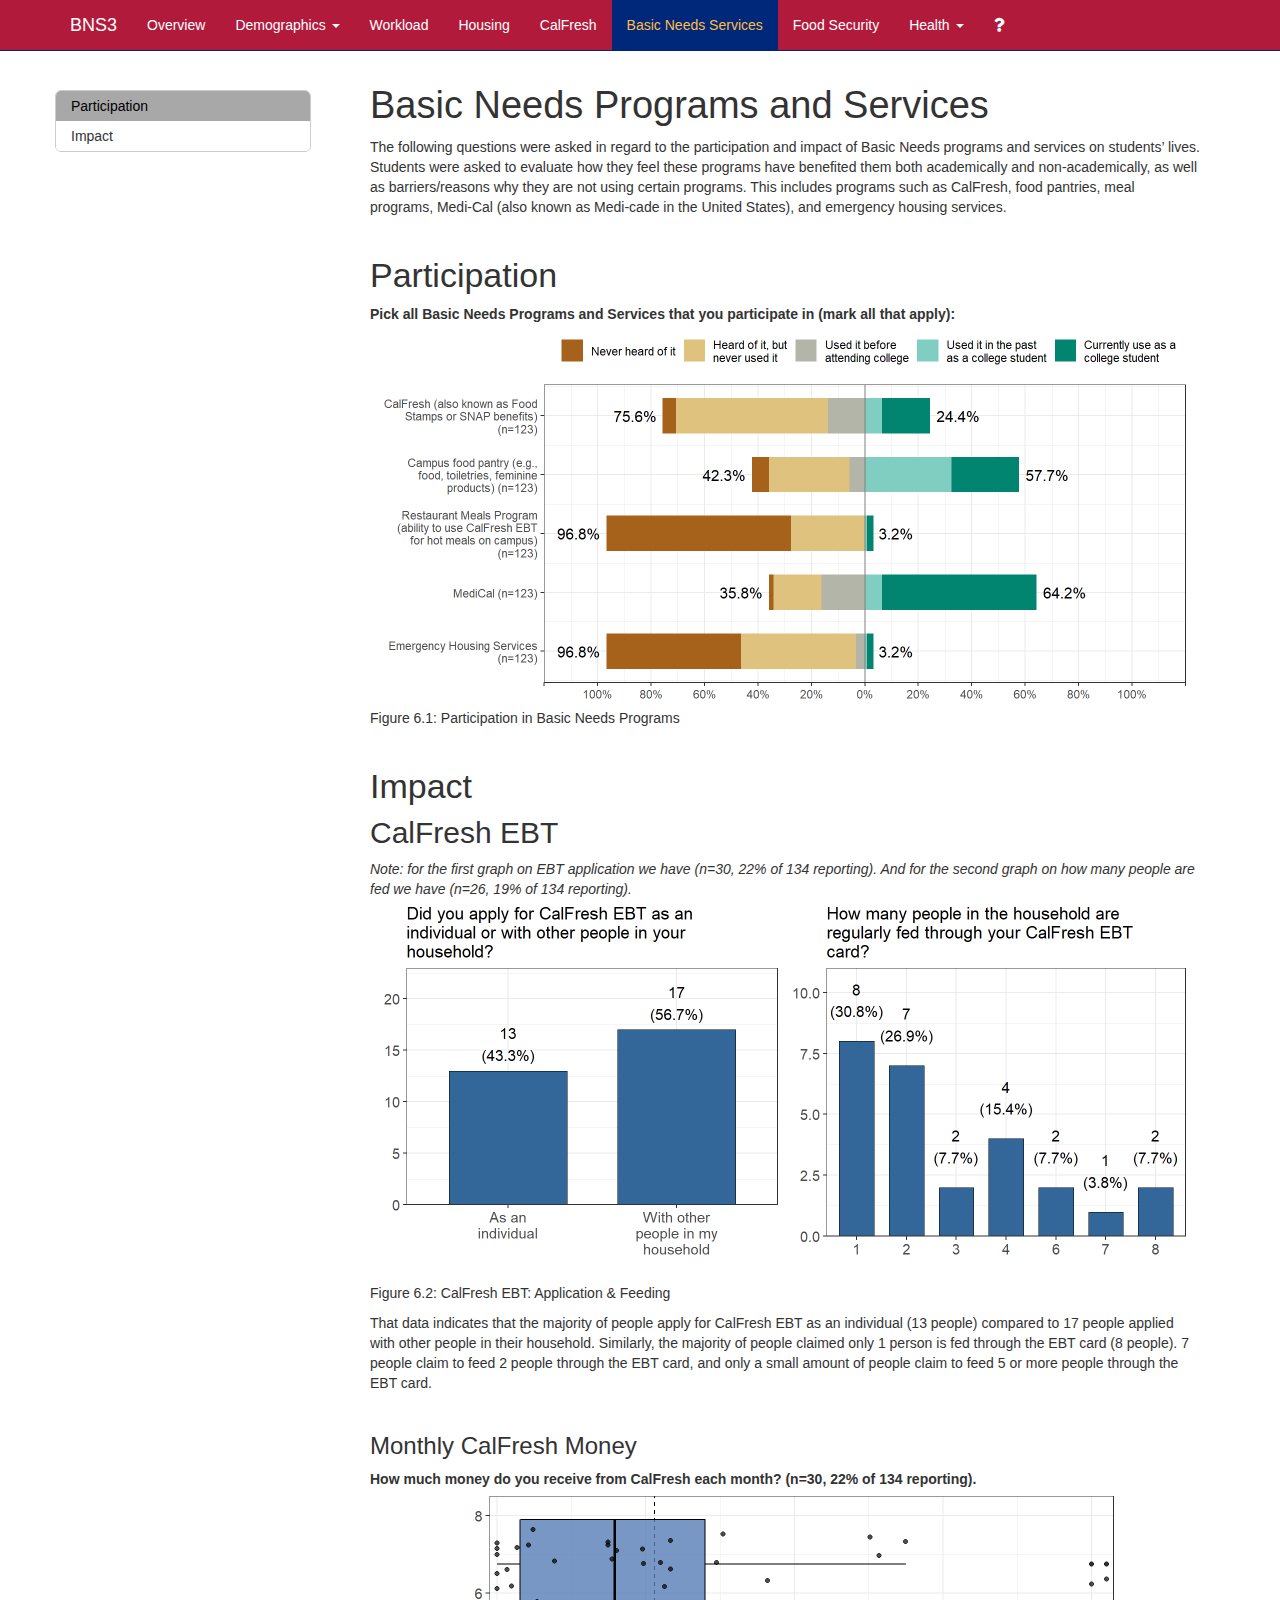
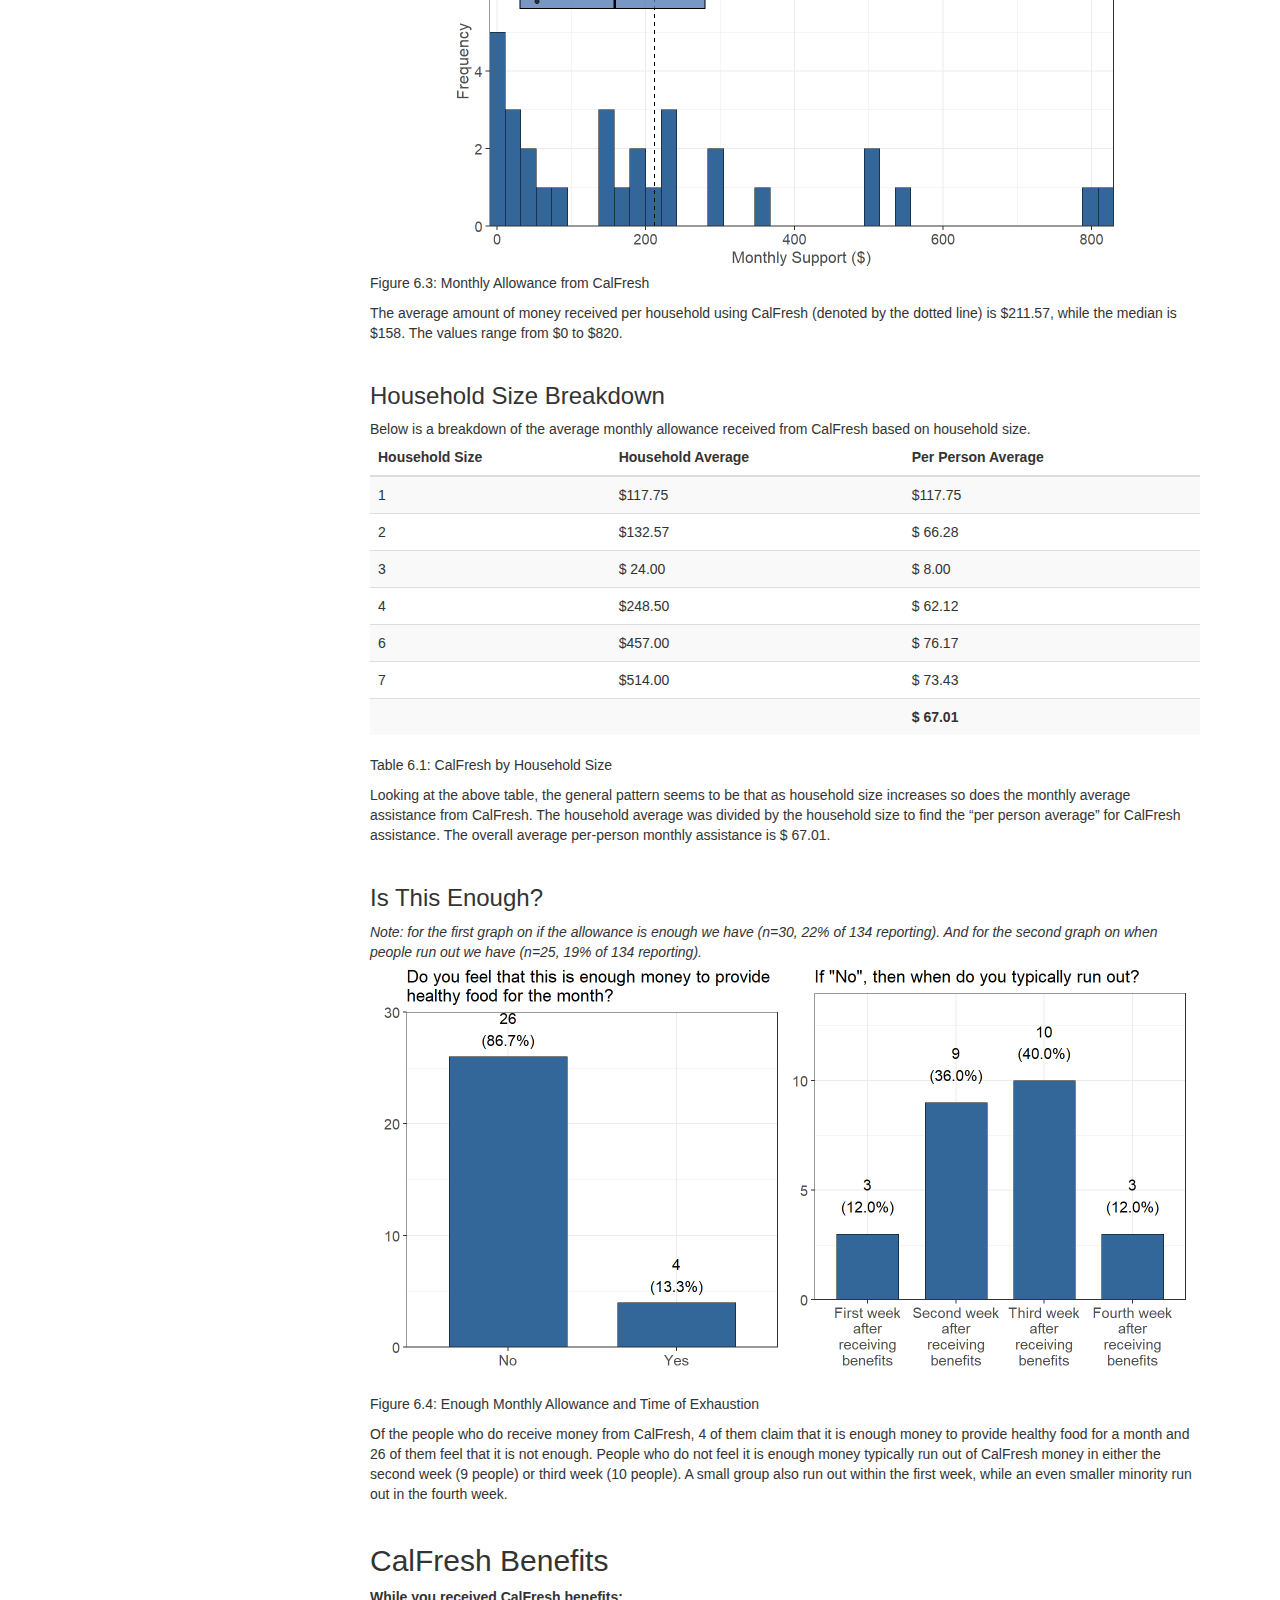
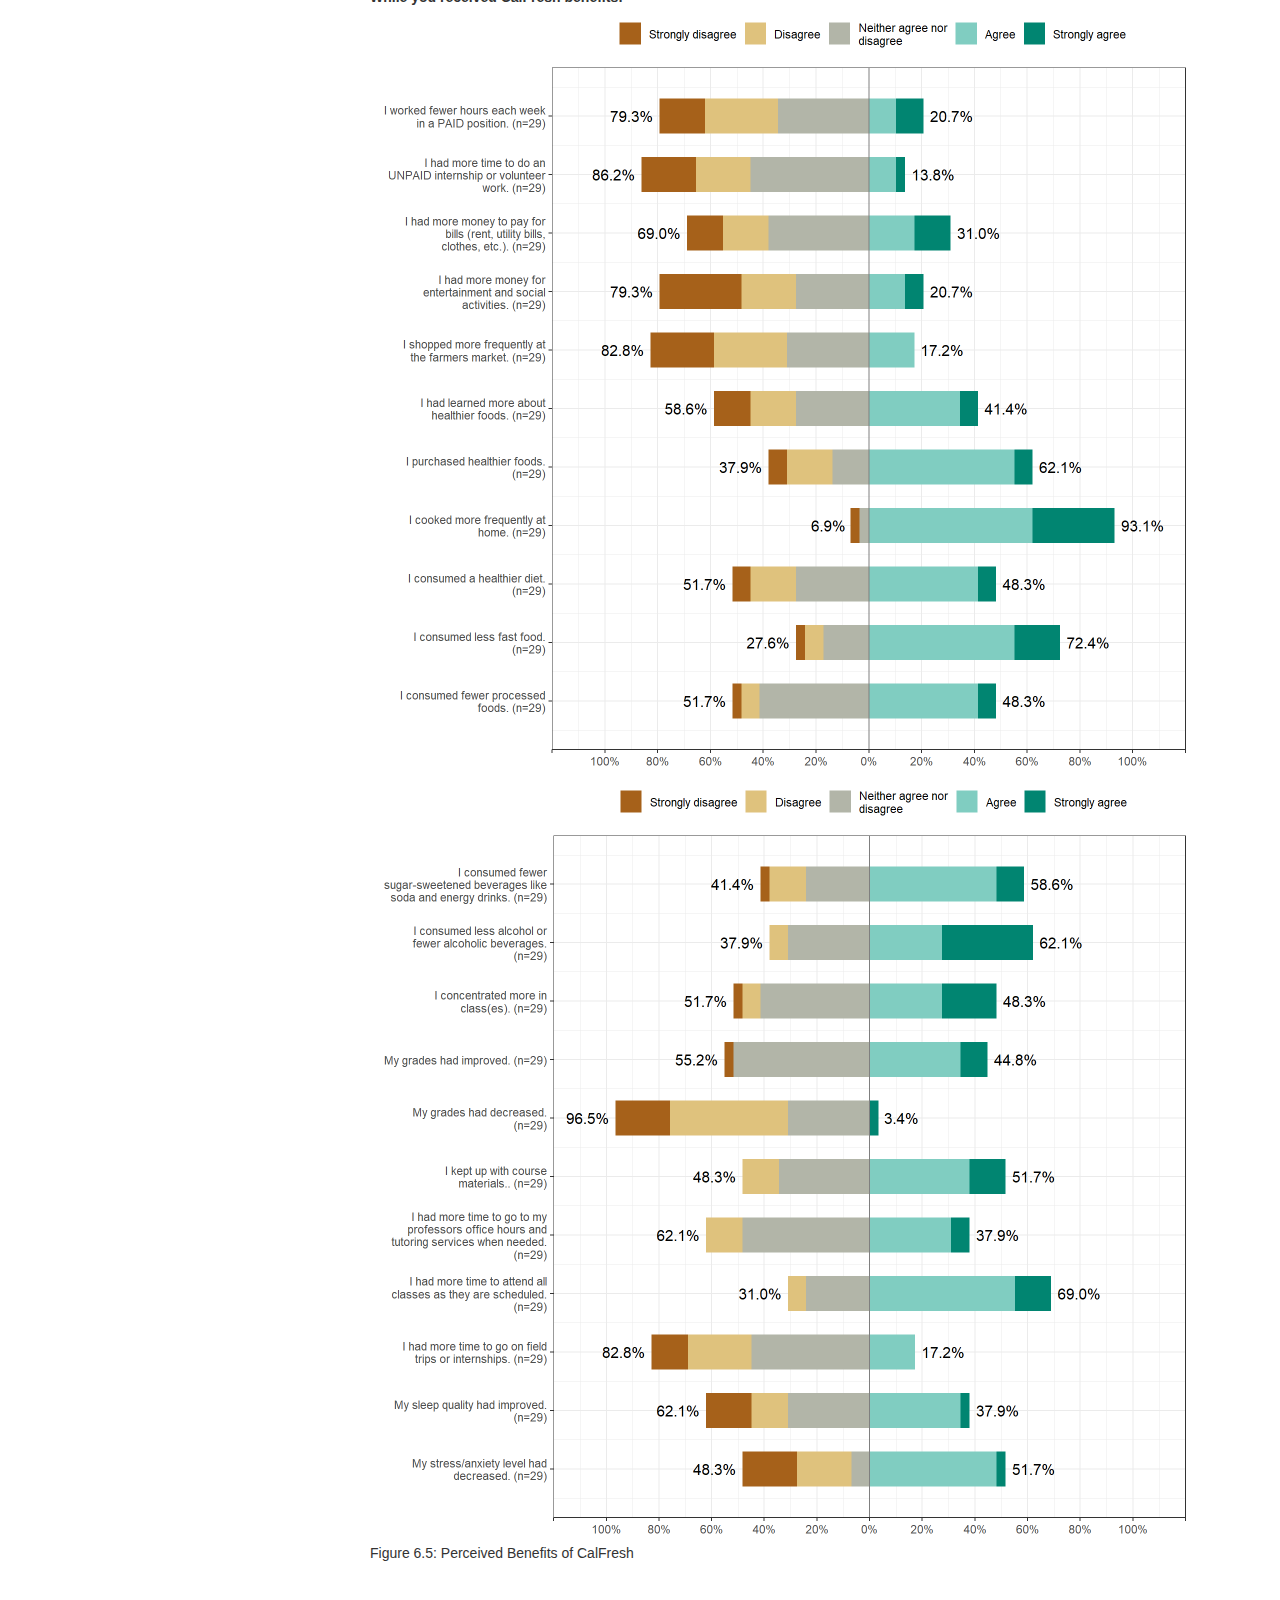
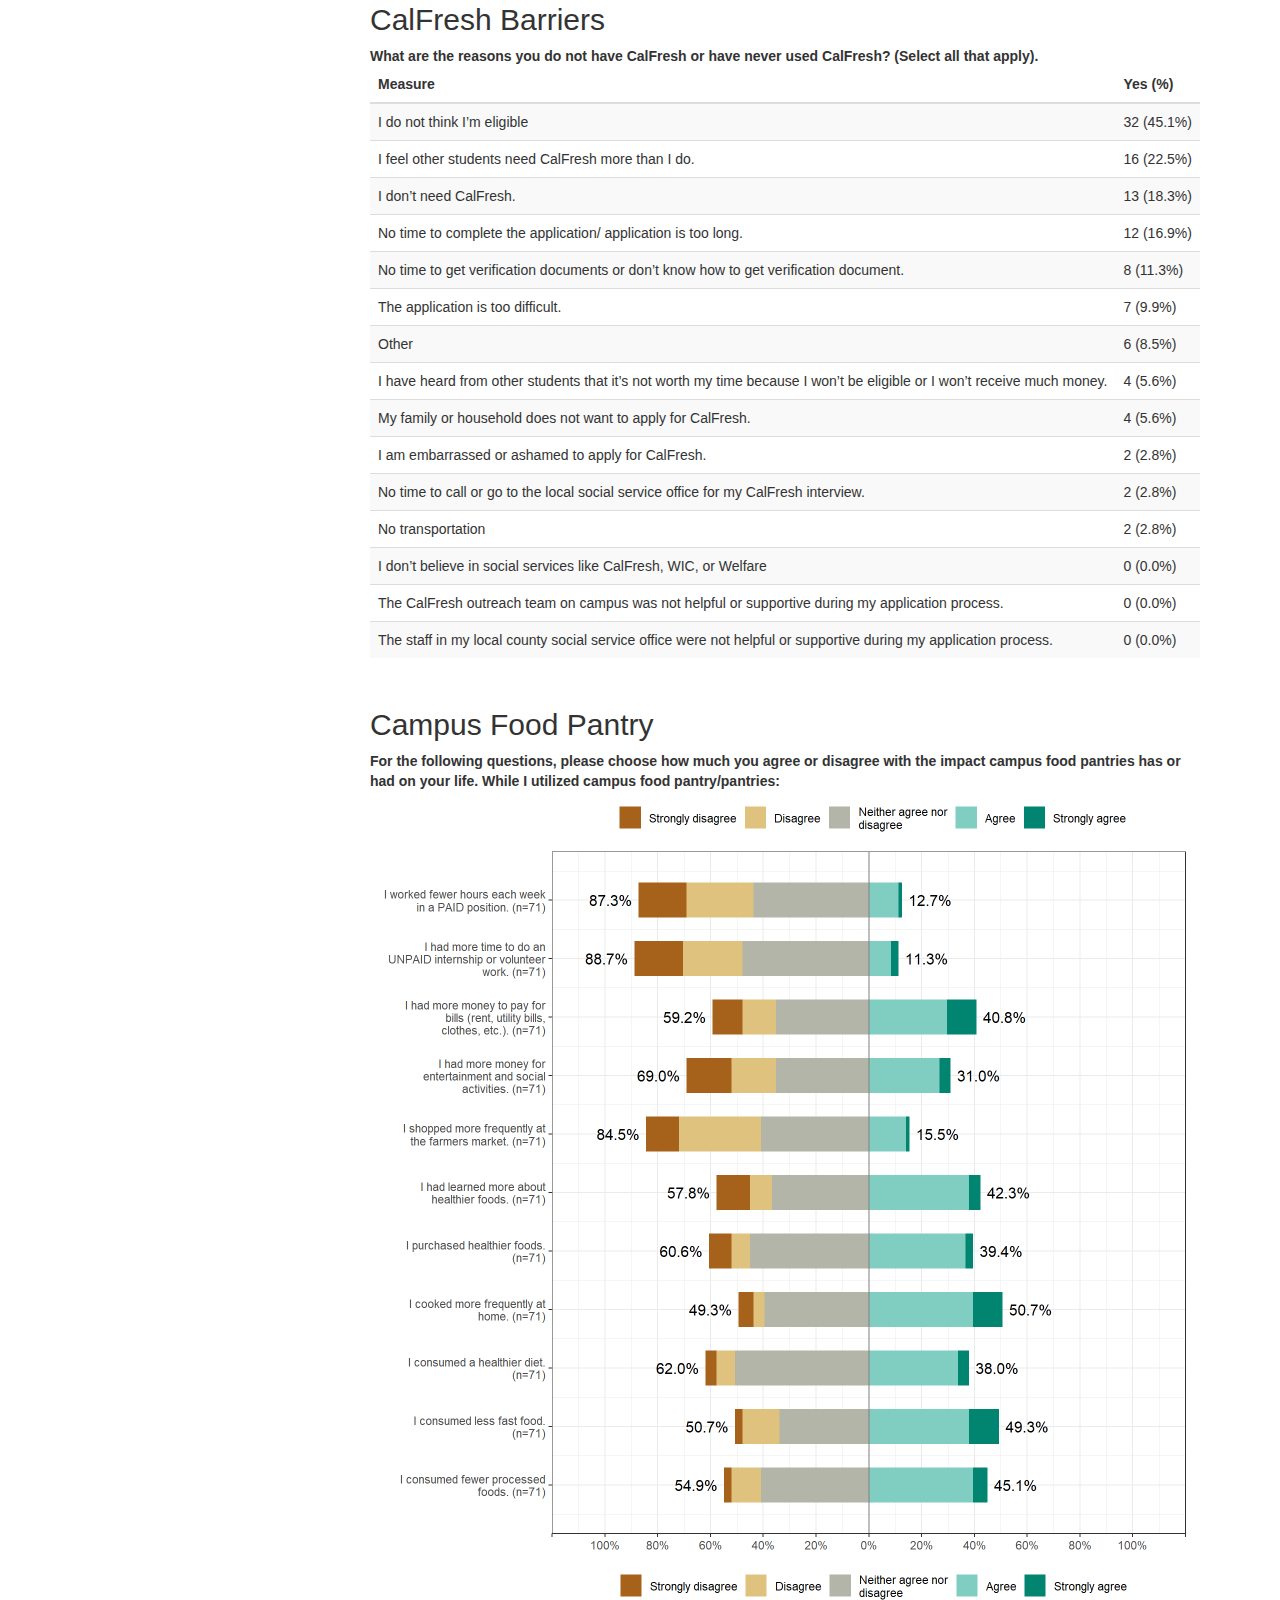
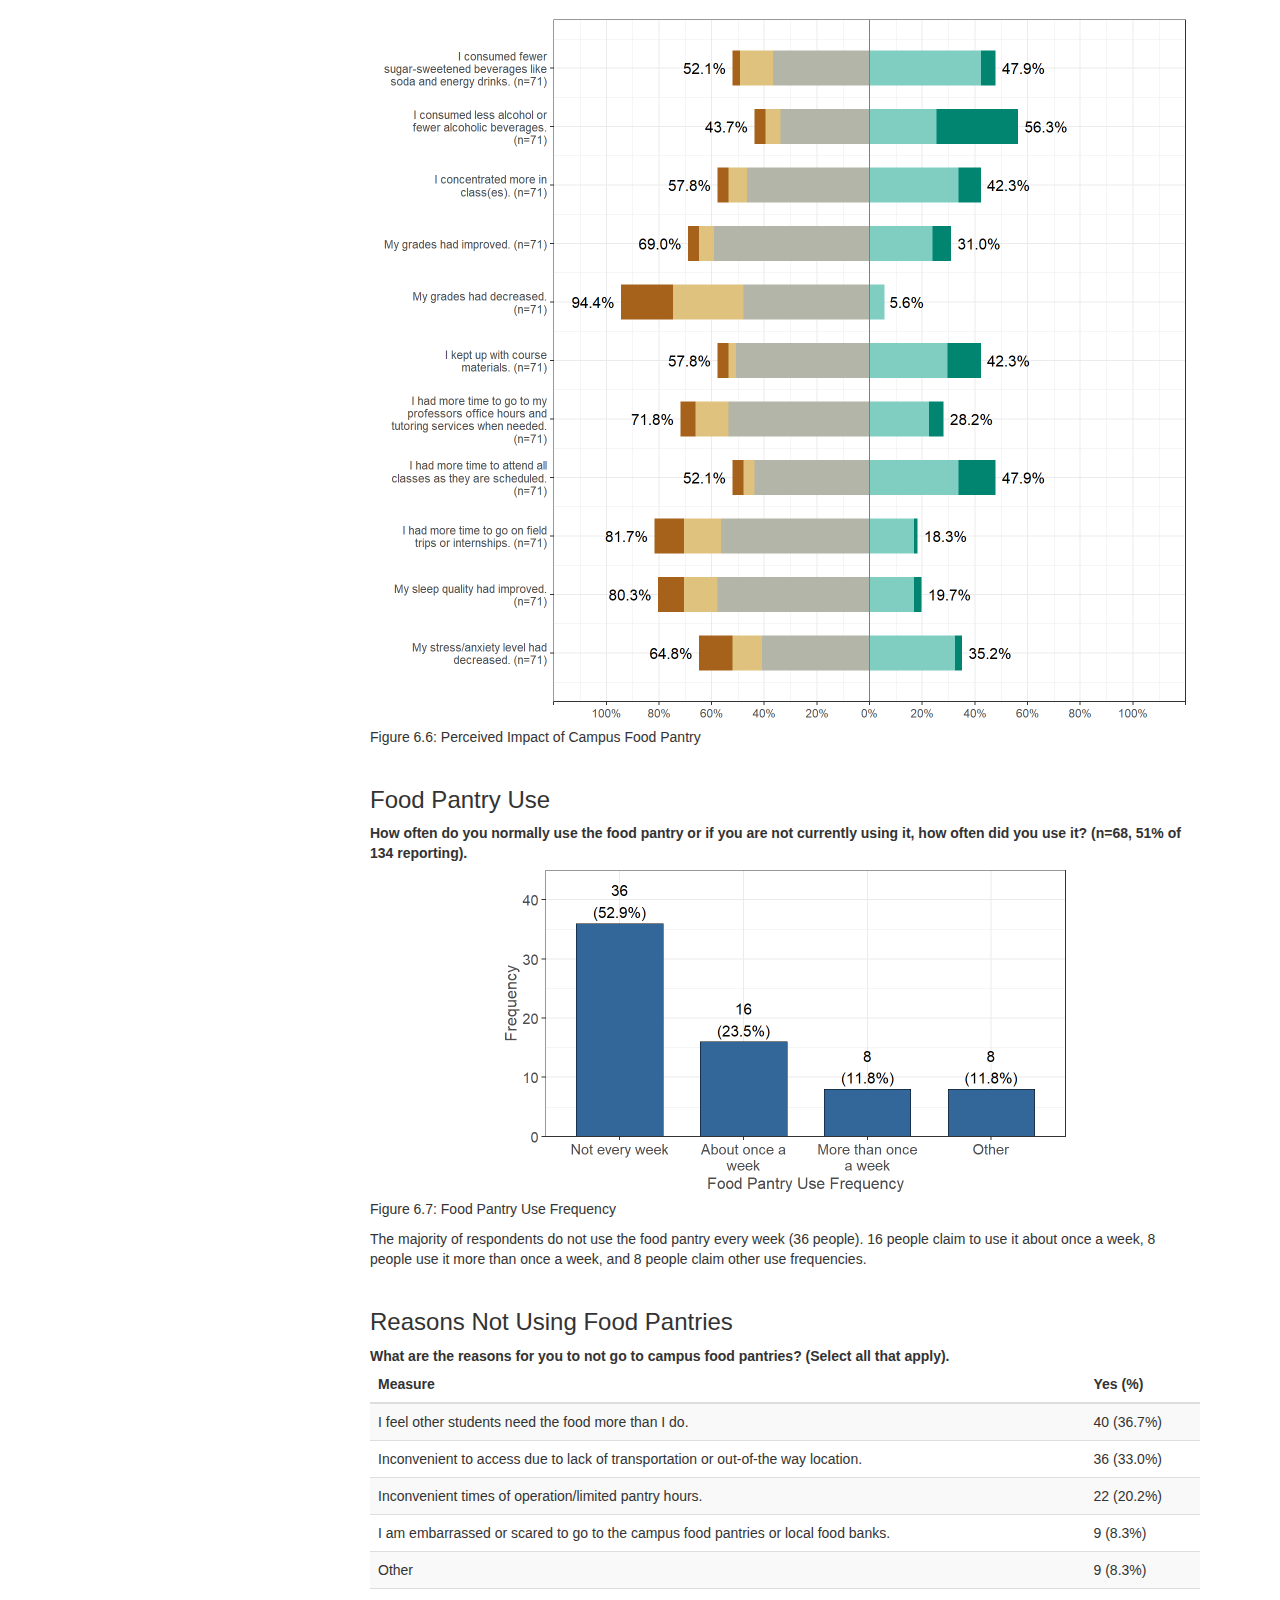
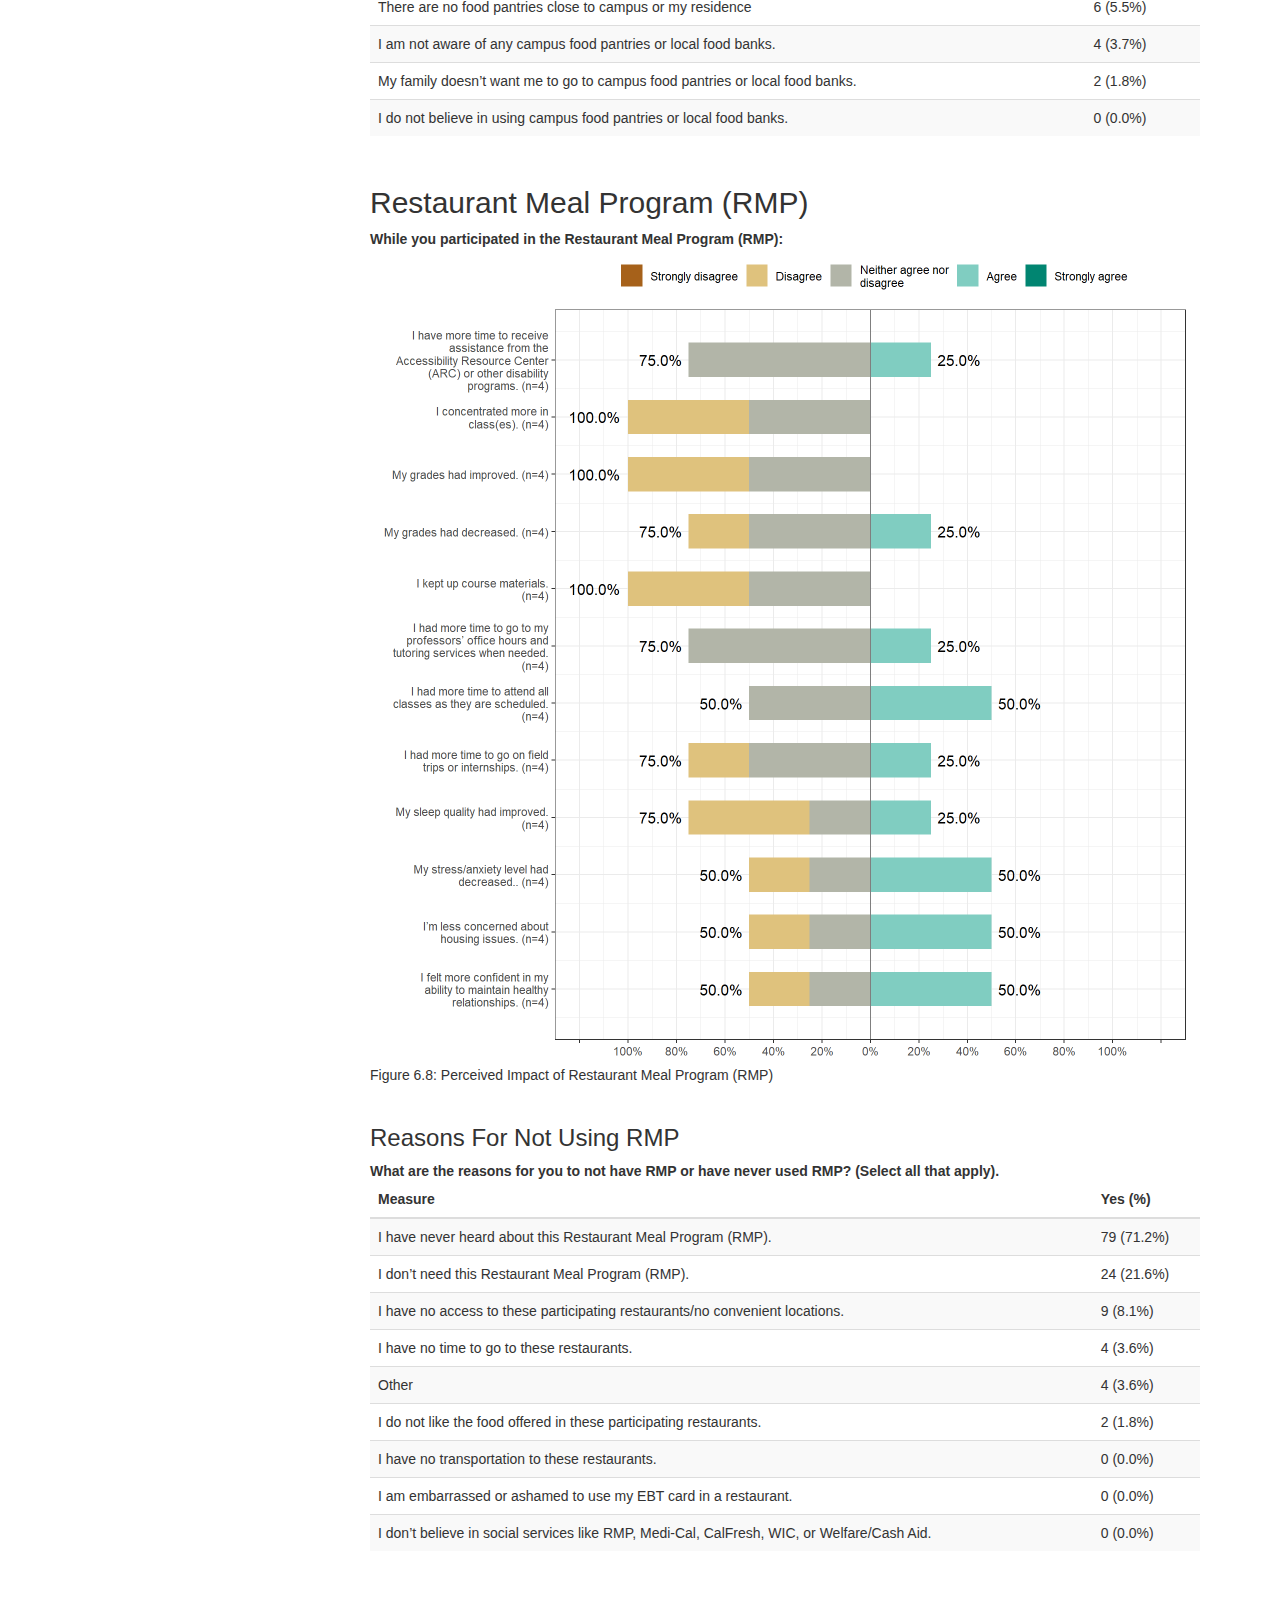
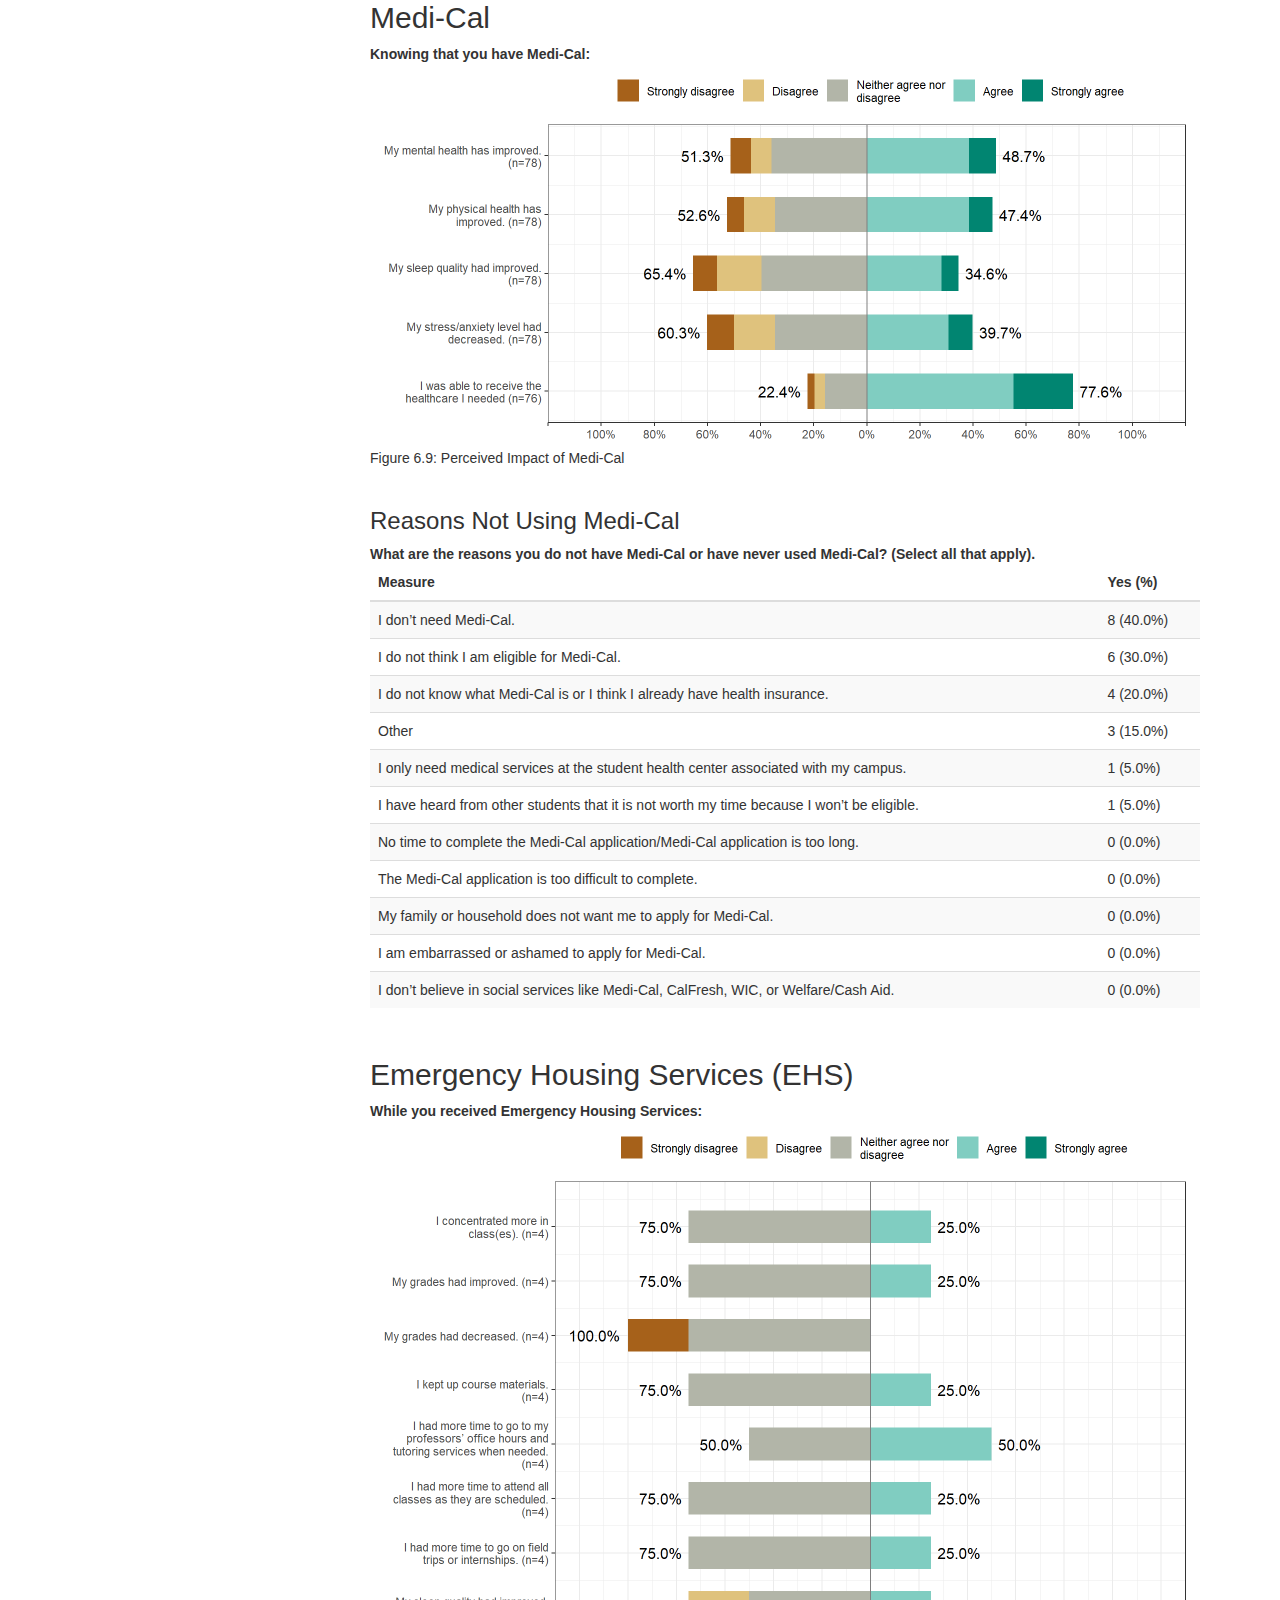
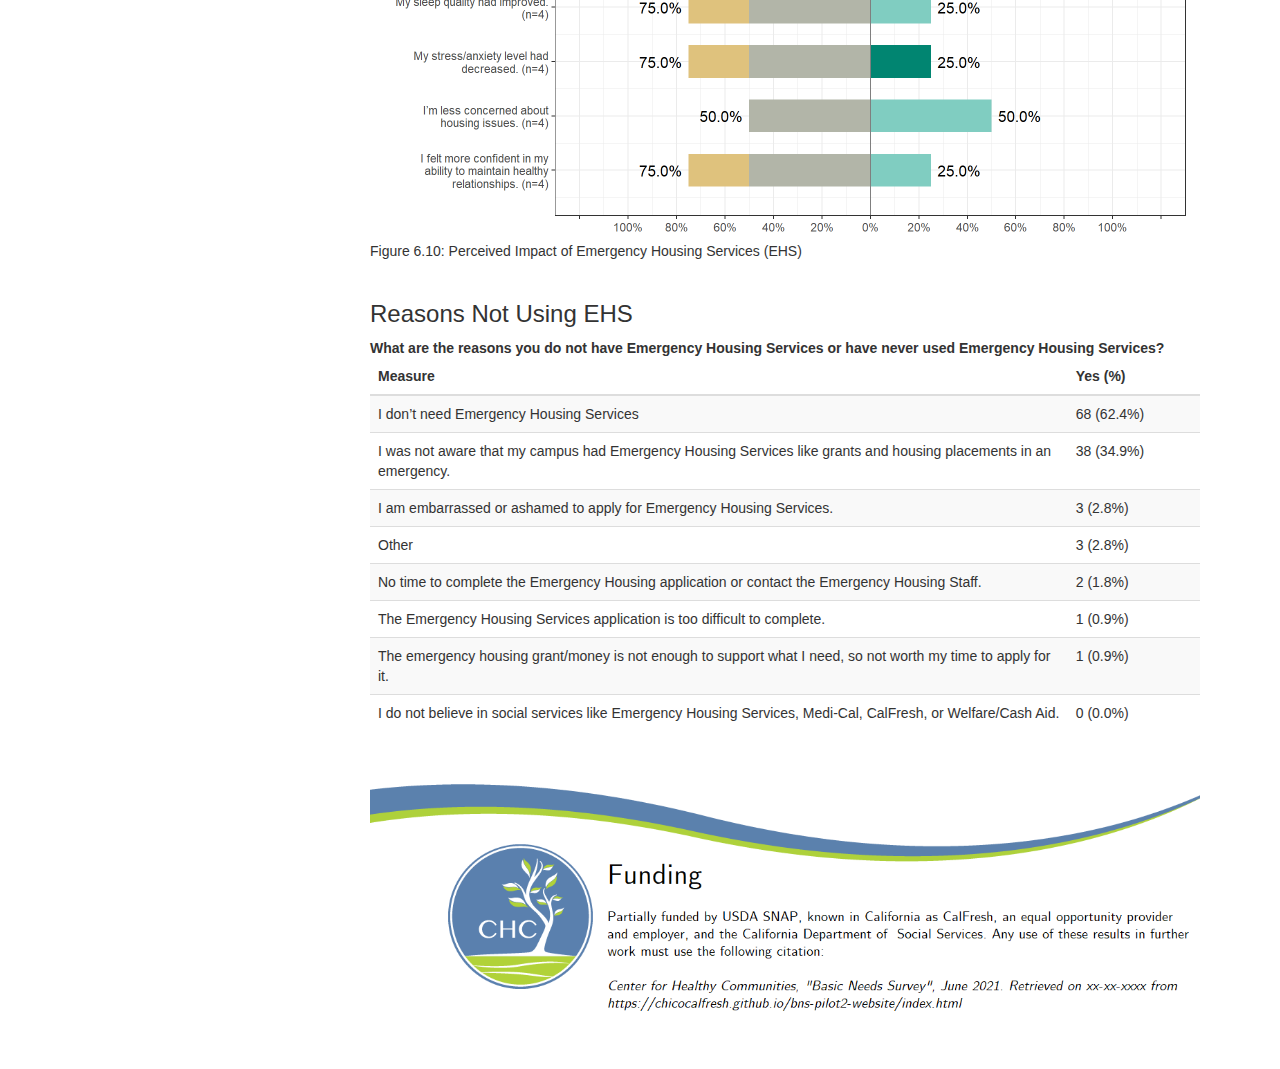
==== Basic_Needs.html @ b5204047 "Initial commit" ====
<!DOCTYPE html>

<html>

<head>

<meta charset="utf-8" />
<meta name="generator" content="pandoc" />
<meta http-equiv="X-UA-Compatible" content="IE=EDGE" />




<title>Basic Needs Programs and Services</title>

<script src="site_libs/header-attrs-2.11/header-attrs.js"></script>
<script src="site_libs/jquery-3.6.0/jquery-3.6.0.min.js"></script>
<meta name="viewport" content="width=device-width, initial-scale=1" />
<link href="site_libs/bootstrap-3.3.5/css/bootstrap.min.css" rel="stylesheet" />
<script src="site_libs/bootstrap-3.3.5/js/bootstrap.min.js"></script>
<script src="site_libs/bootstrap-3.3.5/shim/html5shiv.min.js"></script>
<script src="site_libs/bootstrap-3.3.5/shim/respond.min.js"></script>
<style>h1 {font-size: 34px;}
       h1.title {font-size: 38px;}
       h2 {font-size: 30px;}
       h3 {font-size: 24px;}
       h4 {font-size: 18px;}
       h5 {font-size: 16px;}
       h6 {font-size: 12px;}
       code {color: inherit; background-color: rgba(0, 0, 0, 0.04);}
       pre:not([class]) { background-color: white }</style>
<script src="site_libs/jqueryui-1.11.4/jquery-ui.min.js"></script>
<link href="site_libs/tocify-1.9.1/jquery.tocify.css" rel="stylesheet" />
<script src="site_libs/tocify-1.9.1/jquery.tocify.js"></script>
<script src="site_libs/navigation-1.1/tabsets.js"></script>
<script src="site_libs/kePrint-0.0.1/kePrint.js"></script>
<link href="site_libs/lightable-0.0.1/lightable.css" rel="stylesheet" />
<link href="site_libs/font-awesome-5.1.0/css/all.css" rel="stylesheet" />
<link href="site_libs/font-awesome-5.1.0/css/v4-shims.css" rel="stylesheet" />

<style type="text/css">
  code{white-space: pre-wrap;}
  span.smallcaps{font-variant: small-caps;}
  span.underline{text-decoration: underline;}
  div.column{display: inline-block; vertical-align: top; width: 50%;}
  div.hanging-indent{margin-left: 1.5em; text-indent: -1.5em;}
  ul.task-list{list-style: none;}
    </style>






<link rel="stylesheet" href="styles.css" type="text/css" />



<style type = "text/css">
.main-container {
  max-width: 940px;
  margin-left: auto;
  margin-right: auto;
}
img {
  max-width:100%;
}
.tabbed-pane {
  padding-top: 12px;
}
.html-widget {
  margin-bottom: 20px;
}
button.code-folding-btn:focus {
  outline: none;
}
summary {
  display: list-item;
}
pre code {
  padding: 0;
}
</style>


<style type="text/css">
.dropdown-submenu {
  position: relative;
}
.dropdown-submenu>.dropdown-menu {
  top: 0;
  left: 100%;
  margin-top: -6px;
  margin-left: -1px;
  border-radius: 0 6px 6px 6px;
}
.dropdown-submenu:hover>.dropdown-menu {
  display: block;
}
.dropdown-submenu>a:after {
  display: block;
  content: " ";
  float: right;
  width: 0;
  height: 0;
  border-color: transparent;
  border-style: solid;
  border-width: 5px 0 5px 5px;
  border-left-color: #cccccc;
  margin-top: 5px;
  margin-right: -10px;
}
.dropdown-submenu:hover>a:after {
  border-left-color: #adb5bd;
}
.dropdown-submenu.pull-left {
  float: none;
}
.dropdown-submenu.pull-left>.dropdown-menu {
  left: -100%;
  margin-left: 10px;
  border-radius: 6px 0 6px 6px;
}
</style>

<script type="text/javascript">
// manage active state of menu based on current page
$(document).ready(function () {
  // active menu anchor
  href = window.location.pathname
  href = href.substr(href.lastIndexOf('/') + 1)
  if (href === "")
    href = "index.html";
  var menuAnchor = $('a[href="' + href + '"]');

  // mark it active
  menuAnchor.tab('show');

  // if it's got a parent navbar menu mark it active as well
  menuAnchor.closest('li.dropdown').addClass('active');

  // Navbar adjustments
  var navHeight = $(".navbar").first().height() + 15;
  var style = document.createElement('style');
  var pt = "padding-top: " + navHeight + "px; ";
  var mt = "margin-top: -" + navHeight + "px; ";
  var css = "";
  // offset scroll position for anchor links (for fixed navbar)
  for (var i = 1; i <= 6; i++) {
    css += ".section h" + i + "{ " + pt + mt + "}\n";
  }
  style.innerHTML = "body {" + pt + "padding-bottom: 40px; }\n" + css;
  document.head.appendChild(style);
});
</script>

<!-- tabsets -->

<style type="text/css">
.tabset-dropdown > .nav-tabs {
  display: inline-table;
  max-height: 500px;
  min-height: 44px;
  overflow-y: auto;
  border: 1px solid #ddd;
  border-radius: 4px;
}

.tabset-dropdown > .nav-tabs > li.active:before {
  content: "";
  font-family: 'Glyphicons Halflings';
  display: inline-block;
  padding: 10px;
  border-right: 1px solid #ddd;
}

.tabset-dropdown > .nav-tabs.nav-tabs-open > li.active:before {
  content: "&#xe258;";
  border: none;
}

.tabset-dropdown > .nav-tabs.nav-tabs-open:before {
  content: "";
  font-family: 'Glyphicons Halflings';
  display: inline-block;
  padding: 10px;
  border-right: 1px solid #ddd;
}

.tabset-dropdown > .nav-tabs > li.active {
  display: block;
}

.tabset-dropdown > .nav-tabs > li > a,
.tabset-dropdown > .nav-tabs > li > a:focus,
.tabset-dropdown > .nav-tabs > li > a:hover {
  border: none;
  display: inline-block;
  border-radius: 4px;
  background-color: transparent;
}

.tabset-dropdown > .nav-tabs.nav-tabs-open > li {
  display: block;
  float: none;
}

.tabset-dropdown > .nav-tabs > li {
  display: none;
}
</style>

<!-- code folding -->



<style type="text/css">

#TOC {
  margin: 25px 0px 20px 0px;
}
@media (max-width: 768px) {
#TOC {
  position: relative;
  width: 100%;
}
}

@media print {
.toc-content {
  /* see https://github.com/w3c/csswg-drafts/issues/4434 */
  float: right;
}
}

.toc-content {
  padding-left: 30px;
  padding-right: 40px;
}

div.main-container {
  max-width: 1200px;
}

div.tocify {
  width: 20%;
  max-width: 260px;
  max-height: 85%;
}

@media (min-width: 768px) and (max-width: 991px) {
  div.tocify {
    width: 25%;
  }
}

@media (max-width: 767px) {
  div.tocify {
    width: 100%;
    max-width: none;
  }
}

.tocify ul, .tocify li {
  line-height: 20px;
}

.tocify-subheader .tocify-item {
  font-size: 0.90em;
}

.tocify .list-group-item {
  border-radius: 0px;
}


</style>



</head>

<body>


<div class="container-fluid main-container">


<!-- setup 3col/9col grid for toc_float and main content  -->
<div class="row">
<div class="col-xs-12 col-sm-4 col-md-3">
<div id="TOC" class="tocify">
</div>
</div>

<div class="toc-content col-xs-12 col-sm-8 col-md-9">




<div class="navbar navbar-default  navbar-fixed-top" role="navigation">
  <div class="container">
    <div class="navbar-header">
      <button type="button" class="navbar-toggle collapsed" data-toggle="collapse" data-target="#navbar">
        <span class="icon-bar"></span>
        <span class="icon-bar"></span>
        <span class="icon-bar"></span>
      </button>
      <a class="navbar-brand" href="index.html">BNS3</a>
    </div>
    <div id="navbar" class="navbar-collapse collapse">
      <ul class="nav navbar-nav">
        <li>
  <a href="index.html">Overview</a>
</li>
<li class="dropdown">
  <a href="#" class="dropdown-toggle" data-toggle="dropdown" role="button" aria-expanded="false">
    Demographics
     
    <span class="caret"></span>
  </a>
  <ul class="dropdown-menu" role="menu">
    <li>
      <a href="Personal_Demo.html">Personal Demographics</a>
    </li>
    <li>
      <a href="Student_Demo.html">Student Demographics</a>
    </li>
  </ul>
</li>
<li>
  <a href="Workload.html">Workload</a>
</li>
<li>
  <a href="Housing.html">Housing</a>
</li>
<li>
  <a href="CalFresh.html">CalFresh</a>
</li>
<li>
  <a href="Basic_Needs.html">Basic Needs Services</a>
</li>
<li>
  <a href="Food_Security.html">Food Security</a>
</li>
<li class="dropdown">
  <a href="#" class="dropdown-toggle" data-toggle="dropdown" role="button" aria-expanded="false">
    Health
     
    <span class="caret"></span>
  </a>
  <ul class="dropdown-menu" role="menu">
    <li>
      <a href="Eating_Habits.html">Eating Habits</a>
    </li>
    <li>
      <a href="Physical_Activity.html">Physical Activity</a>
    </li>
    <li>
      <a href="Sleep.html">Sleep</a>
    </li>
    <li>
      <a href="Mental_Health.html">Mental Health</a>
    </li>
  </ul>
</li>
<li>
  <a href="Instructions.html">
    <span class="fa fa-question"></span>
     
  </a>
</li>
      </ul>
      <ul class="nav navbar-nav navbar-right">
        
      </ul>
    </div><!--/.nav-collapse -->
  </div><!--/.container -->
</div><!--/.navbar -->

<div id="header">



<h1 class="title toc-ignore">Basic Needs Programs and Services</h1>

</div>


<p>The following questions were asked in regard to the participation and
impact of Basic Needs programs and services on students’ lives. Students
were asked to evaluate how they feel these programs have benefited them
both academically and non-academically, as well as barriers/reasons why
they are not using certain programs. This includes programs such as
CalFresh, food pantries, meal programs, Medi-Cal (also known as
Medi-cade in the United States), and emergency housing services.</p>
<p><br></p>
<div id="participation" class="section level1">
<h1>Participation</h1>
<p><strong>Pick all Basic Needs Programs and Services that you
participate in (mark all that apply):</strong>
<img src="Basic_Needs_files/figure-html/unnamed-chunk-2-1.png" width="816" style="display: block; margin: auto;" />
Figure 6.1: Participation in Basic Needs Programs</p>
<p><br></p>
</div>
<div id="impact" class="section level1">
<h1>Impact</h1>
<div id="calfresh-ebt" class="section level2">
<h2>CalFresh EBT</h2>
<p><em>Note: for the first graph on EBT application we have (n=30, 22%
of 134 reporting). And for the second graph on how many people are fed
we have (n=26, 19% of 134 reporting).</em>
<img src="Basic_Needs_files/figure-html/unnamed-chunk-3-1.png" width="816" style="display: block; margin: auto;" />
Figure 6.2: CalFresh EBT: Application &amp; Feeding</p>
<p>That data indicates that the majority of people apply for CalFresh
EBT as an individual (13 people) compared to 17 people applied with
other people in their household. Similarly, the majority of people
claimed only 1 person is fed through the EBT card (8 people). 7 people
claim to feed 2 people through the EBT card, and only a small amount of
people claim to feed 5 or more people through the EBT card.</p>
<p><br></p>
<div id="monthly-calfresh-money" class="section level3">
<h3>Monthly CalFresh Money</h3>
<p><strong>How much money do you receive from CalFresh each month?
(n=30, 22% of 134 reporting).</strong>
<img src="Basic_Needs_files/figure-html/unnamed-chunk-4-1.png" width="672" style="display: block; margin: auto;" />
Figure 6.3: Monthly Allowance from CalFresh</p>
<p>The average amount of money received per household using CalFresh
(denoted by the dotted line) is $211.57, while the median is $158. The
values range from $0 to $820.</p>
<p><br></p>
</div>
<div id="household-size-breakdown" class="section level3">
<h3>Household Size Breakdown</h3>
Below is a breakdown of the average monthly allowance received from
CalFresh based on household size.
<table class="table table-striped" style="margin-left: auto; margin-right: auto;">
<thead>
<tr>
<th style="text-align:left;">
Household Size
</th>
<th style="text-align:left;">
Household Average
</th>
<th style="text-align:left;">
Per Person Average
</th>
</tr>
</thead>
<tbody>
<tr>
<td style="text-align:left;">
1
</td>
<td style="text-align:left;">
$117.75
</td>
<td style="text-align:left;">
$117.75
</td>
</tr>
<tr>
<td style="text-align:left;">
2
</td>
<td style="text-align:left;">
$132.57
</td>
<td style="text-align:left;">
$ 66.28
</td>
</tr>
<tr>
<td style="text-align:left;">
3
</td>
<td style="text-align:left;">
$ 24.00
</td>
<td style="text-align:left;">
$ 8.00
</td>
</tr>
<tr>
<td style="text-align:left;">
4
</td>
<td style="text-align:left;">
$248.50
</td>
<td style="text-align:left;">
$ 62.12
</td>
</tr>
<tr>
<td style="text-align:left;">
6
</td>
<td style="text-align:left;">
$457.00
</td>
<td style="text-align:left;">
$ 76.17
</td>
</tr>
<tr>
<td style="text-align:left;">
7
</td>
<td style="text-align:left;">
$514.00
</td>
<td style="text-align:left;">
$ 73.43
</td>
</tr>
<tr>
<td style="text-align:left;font-weight: bold;">
</td>
<td style="text-align:left;font-weight: bold;">
</td>
<td style="text-align:left;font-weight: bold;">
$ 67.01
</td>
</tr>
</tbody>
</table>
<p>Table 6.1: CalFresh by Household Size</p>
<p>Looking at the above table, the general pattern seems to be that as
household size increases so does the monthly average assistance from
CalFresh. The household average was divided by the household size to
find the “per person average” for CalFresh assistance. The overall
average per-person monthly assistance is $ 67.01.</p>
<p><br></p>
</div>
<div id="is-this-enough" class="section level3">
<h3>Is This Enough?</h3>
<p><em>Note: for the first graph on if the allowance is enough we have
(n=30, 22% of 134 reporting). And for the second graph on when people
run out we have (n=25, 19% of 134 reporting).</em>
<img src="Basic_Needs_files/figure-html/unnamed-chunk-6-1.png" width="816" style="display: block; margin: auto;" />
Figure 6.4: Enough Monthly Allowance and Time of Exhaustion</p>
<p>Of the people who do receive money from CalFresh, 4 of them claim
that it is enough money to provide healthy food for a month and 26 of
them feel that it is not enough. People who do not feel it is enough
money typically run out of CalFresh money in either the second week (9
people) or third week (10 people). A small group also run out within the
first week, while an even smaller minority run out in the fourth
week.</p>
<p><br></p>
</div>
</div>
<div id="calfresh-benefits" class="section level2">
<h2>CalFresh Benefits</h2>
<p><strong>While you received CalFresh benefits:</strong>
<img src="Basic_Needs_files/figure-html/unnamed-chunk-7-1.png" width="816" style="display: block; margin: auto;" /><img src="Basic_Needs_files/figure-html/unnamed-chunk-7-2.png" width="816" style="display: block; margin: auto;" />
Figure 6.5: Perceived Benefits of CalFresh</p>
<p><br></p>
</div>
<div id="calfresh-barriers" class="section level2">
<h2>CalFresh Barriers</h2>
<strong>What are the reasons you do not have CalFresh or have never used
CalFresh? (Select all that apply).</strong>
<table class="table table-striped" style="margin-left: auto; margin-right: auto;">
<thead>
<tr>
<th style="text-align:left;">
Measure
</th>
<th style="text-align:left;">
Yes (%)
</th>
</tr>
</thead>
<tbody>
<tr>
<td style="text-align:left;">
I do not think I’m eligible
</td>
<td style="text-align:left;">
32 (45.1%)
</td>
</tr>
<tr>
<td style="text-align:left;">
I feel other students need CalFresh more than I do.
</td>
<td style="text-align:left;">
16 (22.5%)
</td>
</tr>
<tr>
<td style="text-align:left;">
I don’t need CalFresh.
</td>
<td style="text-align:left;">
13 (18.3%)
</td>
</tr>
<tr>
<td style="text-align:left;">
No time to complete the application/ application is too long.
</td>
<td style="text-align:left;">
12 (16.9%)
</td>
</tr>
<tr>
<td style="text-align:left;">
No time to get verification documents or don’t know how to get
verification document.
</td>
<td style="text-align:left;">
8 (11.3%)
</td>
</tr>
<tr>
<td style="text-align:left;">
The application is too difficult.
</td>
<td style="text-align:left;">
7 (9.9%)
</td>
</tr>
<tr>
<td style="text-align:left;">
Other
</td>
<td style="text-align:left;">
6 (8.5%)
</td>
</tr>
<tr>
<td style="text-align:left;">
I have heard from other students that it’s not worth my time because I
won’t be eligible or I won’t receive much money.
</td>
<td style="text-align:left;">
4 (5.6%)
</td>
</tr>
<tr>
<td style="text-align:left;">
My family or household does not want to apply for CalFresh.
</td>
<td style="text-align:left;">
4 (5.6%)
</td>
</tr>
<tr>
<td style="text-align:left;">
I am embarrassed or ashamed to apply for CalFresh.
</td>
<td style="text-align:left;">
2 (2.8%)
</td>
</tr>
<tr>
<td style="text-align:left;">
No time to call or go to the local social service office for my CalFresh
interview.
</td>
<td style="text-align:left;">
2 (2.8%)
</td>
</tr>
<tr>
<td style="text-align:left;">
No transportation
</td>
<td style="text-align:left;">
2 (2.8%)
</td>
</tr>
<tr>
<td style="text-align:left;">
I don’t believe in social services like CalFresh, WIC, or Welfare
</td>
<td style="text-align:left;">
0 (0.0%)
</td>
</tr>
<tr>
<td style="text-align:left;">
The CalFresh outreach team on campus was not helpful or supportive
during my application process.
</td>
<td style="text-align:left;">
0 (0.0%)
</td>
</tr>
<tr>
<td style="text-align:left;">
The staff in my local county social service office were not helpful or
supportive during my application process.
</td>
<td style="text-align:left;">
0 (0.0%)
</td>
</tr>
</tbody>
</table>
<p><br></p>
</div>
<div id="campus-food-pantry" class="section level2">
<h2>Campus Food Pantry</h2>
<p><strong>For the following questions, please choose how much you agree
or disagree with the impact campus food pantries has or had on your
life. While I utilized campus food pantry/pantries:</strong>
<img src="Basic_Needs_files/figure-html/unnamed-chunk-9-1.png" width="816" style="display: block; margin: auto;" /><img src="Basic_Needs_files/figure-html/unnamed-chunk-9-2.png" width="816" style="display: block; margin: auto;" />
Figure 6.6: Perceived Impact of Campus Food Pantry</p>
<p><br></p>
<div id="food-pantry-use" class="section level3">
<h3>Food Pantry Use</h3>
<p><strong>How often do you normally use the food pantry or if you are
not currently using it, how often did you use it? (n=68, 51% of 134
reporting).</strong>
<img src="Basic_Needs_files/figure-html/unnamed-chunk-10-1.png" width="576" style="display: block; margin: auto;" />
Figure 6.7: Food Pantry Use Frequency</p>
<p>The majority of respondents do not use the food pantry every week (36
people). 16 people claim to use it about once a week, 8 people use it
more than once a week, and 8 people claim other use frequencies.</p>
<p><br></p>
</div>
<div id="reasons-not-using-food-pantries" class="section level3">
<h3>Reasons Not Using Food Pantries</h3>
<strong>What are the reasons for you to not go to campus food pantries?
(Select all that apply).</strong>
<table class="table table-striped" style="margin-left: auto; margin-right: auto;">
<thead>
<tr>
<th style="text-align:left;">
Measure
</th>
<th style="text-align:left;">
Yes (%)
</th>
</tr>
</thead>
<tbody>
<tr>
<td style="text-align:left;">
I feel other students need the food more than I do.
</td>
<td style="text-align:left;">
40 (36.7%)
</td>
</tr>
<tr>
<td style="text-align:left;">
Inconvenient to access due to lack of transportation or out-of-the way
location.
</td>
<td style="text-align:left;">
36 (33.0%)
</td>
</tr>
<tr>
<td style="text-align:left;">
Inconvenient times of operation/limited pantry hours.
</td>
<td style="text-align:left;">
22 (20.2%)
</td>
</tr>
<tr>
<td style="text-align:left;">
I am embarrassed or scared to go to the campus food pantries or local
food banks.
</td>
<td style="text-align:left;">
9 (8.3%)
</td>
</tr>
<tr>
<td style="text-align:left;">
Other
</td>
<td style="text-align:left;">
9 (8.3%)
</td>
</tr>
<tr>
<td style="text-align:left;">
There are no food pantries close to campus or my residence
</td>
<td style="text-align:left;">
6 (5.5%)
</td>
</tr>
<tr>
<td style="text-align:left;">
I am not aware of any campus food pantries or local food banks.
</td>
<td style="text-align:left;">
4 (3.7%)
</td>
</tr>
<tr>
<td style="text-align:left;">
My family doesn’t want me to go to campus food pantries or local food
banks.
</td>
<td style="text-align:left;">
2 (1.8%)
</td>
</tr>
<tr>
<td style="text-align:left;">
I do not believe in using campus food pantries or local food banks.
</td>
<td style="text-align:left;">
0 (0.0%)
</td>
</tr>
</tbody>
</table>
<p><br></p>
</div>
</div>
<div id="restaurant-meal-program-rmp" class="section level2">
<h2>Restaurant Meal Program (RMP)</h2>
<p><strong>While you participated in the Restaurant Meal Program
(RMP):</strong>
<img src="Basic_Needs_files/figure-html/unnamed-chunk-12-1.png" width="816" style="display: block; margin: auto;" />
Figure 6.8: Perceived Impact of Restaurant Meal Program (RMP)</p>
<p><br></p>
<div id="reasons-for-not-using-rmp" class="section level3">
<h3>Reasons For Not Using RMP</h3>
<strong>What are the reasons for you to not have RMP or have never used
RMP? (Select all that apply).</strong>
<table class="table table-striped" style="margin-left: auto; margin-right: auto;">
<thead>
<tr>
<th style="text-align:left;">
Measure
</th>
<th style="text-align:left;">
Yes (%)
</th>
</tr>
</thead>
<tbody>
<tr>
<td style="text-align:left;">
I have never heard about this Restaurant Meal Program (RMP).
</td>
<td style="text-align:left;">
79 (71.2%)
</td>
</tr>
<tr>
<td style="text-align:left;">
I don’t need this Restaurant Meal Program (RMP).
</td>
<td style="text-align:left;">
24 (21.6%)
</td>
</tr>
<tr>
<td style="text-align:left;">
I have no access to these participating restaurants/no convenient
locations.
</td>
<td style="text-align:left;">
9 (8.1%)
</td>
</tr>
<tr>
<td style="text-align:left;">
I have no time to go to these restaurants.
</td>
<td style="text-align:left;">
4 (3.6%)
</td>
</tr>
<tr>
<td style="text-align:left;">
Other
</td>
<td style="text-align:left;">
4 (3.6%)
</td>
</tr>
<tr>
<td style="text-align:left;">
I do not like the food offered in these participating restaurants.
</td>
<td style="text-align:left;">
2 (1.8%)
</td>
</tr>
<tr>
<td style="text-align:left;">
I have no transportation to these restaurants.
</td>
<td style="text-align:left;">
0 (0.0%)
</td>
</tr>
<tr>
<td style="text-align:left;">
I am embarrassed or ashamed to use my EBT card in a restaurant.
</td>
<td style="text-align:left;">
0 (0.0%)
</td>
</tr>
<tr>
<td style="text-align:left;">
I don’t believe in social services like RMP, Medi-Cal, CalFresh, WIC, or
Welfare/Cash Aid.
</td>
<td style="text-align:left;">
0 (0.0%)
</td>
</tr>
</tbody>
</table>
<p><br></p>
</div>
</div>
<div id="medi-cal" class="section level2">
<h2>Medi-Cal</h2>
<p><strong>Knowing that you have Medi-Cal:</strong>
<img src="Basic_Needs_files/figure-html/unnamed-chunk-14-1.png" width="816" style="display: block; margin: auto;" />
Figure 6.9: Perceived Impact of Medi-Cal</p>
<p><br></p>
<div id="reasons-not-using-medi-cal" class="section level3">
<h3>Reasons Not Using Medi-Cal</h3>
<strong>What are the reasons you do not have Medi-Cal or have never used
Medi-Cal? (Select all that apply).</strong>
<table class="table table-striped" style="margin-left: auto; margin-right: auto;">
<thead>
<tr>
<th style="text-align:left;">
Measure
</th>
<th style="text-align:left;">
Yes (%)
</th>
</tr>
</thead>
<tbody>
<tr>
<td style="text-align:left;">
I don’t need Medi-Cal.
</td>
<td style="text-align:left;">
8 (40.0%)
</td>
</tr>
<tr>
<td style="text-align:left;">
I do not think I am eligible for Medi-Cal.
</td>
<td style="text-align:left;">
6 (30.0%)
</td>
</tr>
<tr>
<td style="text-align:left;">
I do not know what Medi-Cal is or I think I already have health
insurance.
</td>
<td style="text-align:left;">
4 (20.0%)
</td>
</tr>
<tr>
<td style="text-align:left;">
Other
</td>
<td style="text-align:left;">
3 (15.0%)
</td>
</tr>
<tr>
<td style="text-align:left;">
I only need medical services at the student health center associated
with my campus.
</td>
<td style="text-align:left;">
1 (5.0%)
</td>
</tr>
<tr>
<td style="text-align:left;">
I have heard from other students that it is not worth my time because I
won’t be eligible.
</td>
<td style="text-align:left;">
1 (5.0%)
</td>
</tr>
<tr>
<td style="text-align:left;">
No time to complete the Medi-Cal application/Medi-Cal application is too
long.
</td>
<td style="text-align:left;">
0 (0.0%)
</td>
</tr>
<tr>
<td style="text-align:left;">
The Medi-Cal application is too difficult to complete.
</td>
<td style="text-align:left;">
0 (0.0%)
</td>
</tr>
<tr>
<td style="text-align:left;">
My family or household does not want me to apply for Medi-Cal.
</td>
<td style="text-align:left;">
0 (0.0%)
</td>
</tr>
<tr>
<td style="text-align:left;">
I am embarrassed or ashamed to apply for Medi-Cal.
</td>
<td style="text-align:left;">
0 (0.0%)
</td>
</tr>
<tr>
<td style="text-align:left;">
I don’t believe in social services like Medi-Cal, CalFresh, WIC, or
Welfare/Cash Aid.
</td>
<td style="text-align:left;">
0 (0.0%)
</td>
</tr>
</tbody>
</table>
<p><br></p>
</div>
</div>
<div id="emergency-housing-services-ehs" class="section level2">
<h2>Emergency Housing Services (EHS)</h2>
<p><strong>While you received Emergency Housing Services:</strong>
<img src="Basic_Needs_files/figure-html/unnamed-chunk-16-1.png" width="816" style="display: block; margin: auto;" />
Figure 6.10: Perceived Impact of Emergency Housing Services (EHS)</p>
<p><br></p>
<div id="reasons-not-using-ehs" class="section level3">
<h3>Reasons Not Using EHS</h3>
<strong>What are the reasons you do not have Emergency Housing Services
or have never used Emergency Housing Services?</strong>
<table class="table table-striped" style="margin-left: auto; margin-right: auto;">
<thead>
<tr>
<th style="text-align:left;">
Measure
</th>
<th style="text-align:left;">
Yes (%)
</th>
</tr>
</thead>
<tbody>
<tr>
<td style="text-align:left;">
I don’t need Emergency Housing Services
</td>
<td style="text-align:left;width: 3.5cm; ">
68 (62.4%)
</td>
</tr>
<tr>
<td style="text-align:left;">
I was not aware that my campus had Emergency Housing Services like
grants and housing placements in an emergency.
</td>
<td style="text-align:left;width: 3.5cm; ">
38 (34.9%)
</td>
</tr>
<tr>
<td style="text-align:left;">
I am embarrassed or ashamed to apply for Emergency Housing Services.
</td>
<td style="text-align:left;width: 3.5cm; ">
3 (2.8%)
</td>
</tr>
<tr>
<td style="text-align:left;">
Other
</td>
<td style="text-align:left;width: 3.5cm; ">
3 (2.8%)
</td>
</tr>
<tr>
<td style="text-align:left;">
No time to complete the Emergency Housing application or contact the
Emergency Housing Staff.
</td>
<td style="text-align:left;width: 3.5cm; ">
2 (1.8%)
</td>
</tr>
<tr>
<td style="text-align:left;">
The Emergency Housing Services application is too difficult to complete.
</td>
<td style="text-align:left;width: 3.5cm; ">
1 (0.9%)
</td>
</tr>
<tr>
<td style="text-align:left;">
The emergency housing grant/money is not enough to support what I need,
so not worth my time to apply for it.
</td>
<td style="text-align:left;width: 3.5cm; ">
1 (0.9%)
</td>
</tr>
<tr>
<td style="text-align:left;">
I do not believe in social services like Emergency Housing Services,
Medi-Cal, CalFresh, or Welfare/Cash Aid.
</td>
<td style="text-align:left;width: 3.5cm; ">
0 (0.0%)
</td>
</tr>
</tbody>
</table>
</div>
</div>
</div>

<br>

<img src="CHC_Logo.png", style="width:870px">


</div>
</div>

</div>

<script>

// add bootstrap table styles to pandoc tables
function bootstrapStylePandocTables() {
  $('tr.odd').parent('tbody').parent('table').addClass('table table-condensed');
}
$(document).ready(function () {
  bootstrapStylePandocTables();
});


</script>

<!-- tabsets -->

<script>
$(document).ready(function () {
  window.buildTabsets("TOC");
});

$(document).ready(function () {
  $('.tabset-dropdown > .nav-tabs > li').click(function () {
    $(this).parent().toggleClass('nav-tabs-open');
  });
});
</script>

<!-- code folding -->

<script>
$(document).ready(function ()  {

    // temporarily add toc-ignore selector to headers for the consistency with Pandoc
    $('.unlisted.unnumbered').addClass('toc-ignore')

    // move toc-ignore selectors from section div to header
    $('div.section.toc-ignore')
        .removeClass('toc-ignore')
        .children('h1,h2,h3,h4,h5').addClass('toc-ignore');

    // establish options
    var options = {
      selectors: "h1,h2,h3",
      theme: "bootstrap3",
      context: '.toc-content',
      hashGenerator: function (text) {
        return text.replace(/[.\\/?&!#<>]/g, '').replace(/\s/g, '_');
      },
      ignoreSelector: ".toc-ignore",
      scrollTo: 0
    };
    options.showAndHide = true;
    options.smoothScroll = true;

    // tocify
    var toc = $("#TOC").tocify(options).data("toc-tocify");
});
</script>

<!-- dynamically load mathjax for compatibility with self-contained -->
<script>
  (function () {
    var script = document.createElement("script");
    script.type = "text/javascript";
    script.src  = "https://mathjax.rstudio.com/latest/MathJax.js?config=TeX-AMS-MML_HTMLorMML";
    document.getElementsByTagName("head")[0].appendChild(script);
  })();
</script>

</body>
</html>
---- site_libs/lightable-0.0.1/lightable.css ----
/*!
 * lightable v0.0.1
 * Copyright 2020 Hao Zhu
 * Licensed under MIT (https://github.com/haozhu233/kableExtra/blob/master/LICENSE)
 */

.lightable-minimal {
  border-collapse: separate;
  border-spacing: 16px 1px;
  width: 100%;
  margin-bottom: 10px;
}

.lightable-minimal td {
  margin-left: 5px;
  margin-right: 5px;
}

.lightable-minimal th {
  margin-left: 5px;
  margin-right: 5px;
}

.lightable-minimal thead tr:last-child th {
  border-bottom: 2px solid #00000050;
  empty-cells: hide;

}

.lightable-minimal tbody tr:first-child td {
  padding-top: 0.5em;
}

.lightable-minimal.lightable-hover tbody tr:hover {
  background-color: #f5f5f5;
}

.lightable-minimal.lightable-striped tbody tr:nth-child(even) {
  background-color: #f5f5f5;
}

.lightable-classic {
  border-top: 0.16em solid #111111;
  border-bottom: 0.16em solid #111111;
  width: 100%;
  margin-bottom: 10px;
  margin: 10px 5px;
}

.lightable-classic tfoot tr td {
  border: 0;
}

.lightable-classic tfoot tr:first-child td {
  border-top: 0.14em solid #111111;
}

.lightable-classic caption {
  color: #222222;
}

.lightable-classic td {
  padding-left: 5px;
  padding-right: 5px;
  color: #222222;
}

.lightable-classic th {
  padding-left: 5px;
  padding-right: 5px;
  font-weight: normal;
  color: #222222;
}

.lightable-classic thead tr:last-child th {
  border-bottom: 0.10em solid #111111;
}

.lightable-classic.lightable-hover tbody tr:hover {
  background-color: #F9EEC1;
}

.lightable-classic.lightable-striped tbody tr:nth-child(even) {
  background-color: #f5f5f5;
}

.lightable-classic-2 {
  border-top: 3px double #111111;
  border-bottom: 3px double #111111;
  width: 100%;
  margin-bottom: 10px;
}

.lightable-classic-2 tfoot tr td {
  border: 0;
}

.lightable-classic-2 tfoot tr:first-child td {
  border-top: 3px double #111111;
}

.lightable-classic-2 caption {
  color: #222222;
}

.lightable-classic-2 td {
  padding-left: 5px;
  padding-right: 5px;
  color: #222222;
}

.lightable-classic-2 th {
  padding-left: 5px;
  padding-right: 5px;
  font-weight: normal;
  color: #222222;
}

.lightable-classic-2 tbody tr:last-child td {
  border-bottom: 3px double #111111;
}

.lightable-classic-2 thead tr:last-child th {
  border-bottom: 1px solid #111111;
}

.lightable-classic-2.lightable-hover tbody tr:hover {
  background-color: #F9EEC1;
}

.lightable-classic-2.lightable-striped tbody tr:nth-child(even) {
  background-color: #f5f5f5;
}

.lightable-material {
  min-width: 100%;
  white-space: nowrap;
  table-layout: fixed;
  font-family: Roboto, sans-serif;
  border: 1px solid #EEE;
  border-collapse: collapse;
  margin-bottom: 10px;
}

.lightable-material tfoot tr td {
  border: 0;
}

.lightable-material tfoot tr:first-child td {
  border-top: 1px solid #EEE;
}

.lightable-material th {
  height: 56px;
  padding-left: 16px;
  padding-right: 16px;
}

.lightable-material td {
  height: 52px;
  padding-left: 16px;
  padding-right: 16px;
  border-top: 1px solid #eeeeee;
}

.lightable-material.lightable-hover tbody tr:hover {
  background-color: #f5f5f5;
}

.lightable-material.lightable-striped tbody tr:nth-child(even) {
  background-color: #f5f5f5;
}

.lightable-material.lightable-striped tbody td {
  border: 0;
}

.lightable-material.lightable-striped thead tr:last-child th {
  border-bottom: 1px solid #ddd;
}

.lightable-material-dark {
  min-width: 100%;
  white-space: nowrap;
  table-layout: fixed;
  font-family: Roboto, sans-serif;
  border: 1px solid #FFFFFF12;
  border-collapse: collapse;
  margin-bottom: 10px;
  background-color: #363640;
}

.lightable-material-dark tfoot tr td {
  border: 0;
}

.lightable-material-dark tfoot tr:first-child td {
  border-top: 1px solid #FFFFFF12;
}

.lightable-material-dark th {
  height: 56px;
  padding-left: 16px;
  padding-right: 16px;
  color: #FFFFFF60;
}

.lightable-material-dark td {
  height: 52px;
  padding-left: 16px;
  padding-right: 16px;
  color: #FFFFFF;
  border-top: 1px solid #FFFFFF12;
}

.lightable-material-dark.lightable-hover tbody tr:hover {
  background-color: #FFFFFF12;
}

.lightable-material-dark.lightable-striped tbody tr:nth-child(even) {
  background-color: #FFFFFF12;
}

.lightable-material-dark.lightable-striped tbody td {
  border: 0;
}

.lightable-material-dark.lightable-striped thead tr:last-child th {
  border-bottom: 1px solid #FFFFFF12;
}

.lightable-paper {
  width: 100%;
  margin-bottom: 10px;
  color: #444;
}

.lightable-paper tfoot tr td {
  border: 0;
}

.lightable-paper tfoot tr:first-child td {
  border-top: 1px solid #00000020;
}

.lightable-paper thead tr:last-child th {
  color: #666;
  vertical-align: bottom;
  border-bottom: 1px solid #00000020;
  line-height: 1.15em;
  padding: 10px 5px;
}

.lightable-paper td {
  vertical-align: middle;
  border-bottom: 1px solid #00000010;
  line-height: 1.15em;
  padding: 7px 5px;
}

.lightable-paper.lightable-hover tbody tr:hover {
  background-color: #F9EEC1;
}

.lightable-paper.lightable-striped tbody tr:nth-child(even) {
  background-color: #00000008;
}

.lightable-paper.lightable-striped tbody td {
  border: 0;
}
---- site_libs/font-awesome-5.1.0/css/all.css ----
/*!
 * Font Awesome Free 5.1.0 by @fontawesome - https://fontawesome.com
 * License - https://fontawesome.com/license (Icons: CC BY 4.0, Fonts: SIL OFL 1.1, Code: MIT License)
 */
.fa,.fab,.fal,.far,.fas{-moz-osx-font-smoothing:grayscale;-webkit-font-smoothing:antialiased;display:inline-block;font-style:normal;font-variant:normal;text-rendering:auto;line-height:1}.fa-lg{font-size:1.33333em;line-height:.75em;vertical-align:-.0667em}.fa-xs{font-size:.75em}.fa-sm{font-size:.875em}.fa-1x{font-size:1em}.fa-2x{font-size:2em}.fa-3x{font-size:3em}.fa-4x{font-size:4em}.fa-5x{font-size:5em}.fa-6x{font-size:6em}.fa-7x{font-size:7em}.fa-8x{font-size:8em}.fa-9x{font-size:9em}.fa-10x{font-size:10em}.fa-fw{text-align:center;width:1.25em}.fa-ul{list-style-type:none;margin-left:2.5em;padding-left:0}.fa-ul>li{position:relative}.fa-li{left:-2em;position:absolute;text-align:center;width:2em;line-height:inherit}.fa-border{border:.08em solid #eee;border-radius:.1em;padding:.2em .25em .15em}.fa-pull-left{float:left}.fa-pull-right{float:right}.fa.fa-pull-left,.fab.fa-pull-left,.fal.fa-pull-left,.far.fa-pull-left,.fas.fa-pull-left{margin-right:.3em}.fa.fa-pull-right,.fab.fa-pull-right,.fal.fa-pull-right,.far.fa-pull-right,.fas.fa-pull-right{margin-left:.3em}.fa-spin{animation:a 2s infinite linear}.fa-pulse{animation:a 1s infinite steps(8)}@keyframes a{0%{transform:rotate(0deg)}to{transform:rotate(1turn)}}.fa-rotate-90{-ms-filter:"progid:DXImageTransform.Microsoft.BasicImage(rotation=1)";transform:rotate(90deg)}.fa-rotate-180{-ms-filter:"progid:DXImageTransform.Microsoft.BasicImage(rotation=2)";transform:rotate(180deg)}.fa-rotate-270{-ms-filter:"progid:DXImageTransform.Microsoft.BasicImage(rotation=3)";transform:rotate(270deg)}.fa-flip-horizontal{-ms-filter:"progid:DXImageTransform.Microsoft.BasicImage(rotation=0, mirror=1)";transform:scaleX(-1)}.fa-flip-vertical{transform:scaleY(-1)}.fa-flip-horizontal.fa-flip-vertical,.fa-flip-vertical{-ms-filter:"progid:DXImageTransform.Microsoft.BasicImage(rotation=2, mirror=1)"}.fa-flip-horizontal.fa-flip-vertical{transform:scale(-1)}:root .fa-flip-horizontal,:root .fa-flip-vertical,:root .fa-rotate-90,:root .fa-rotate-180,:root .fa-rotate-270{-webkit-filter:none;filter:none}.fa-stack{display:inline-block;height:2em;line-height:2em;position:relative;vertical-align:middle;width:2em}.fa-stack-1x,.fa-stack-2x{left:0;position:absolute;text-align:center;width:100%}.fa-stack-1x{line-height:inherit}.fa-stack-2x{font-size:2em}.fa-inverse{color:#fff}.fa-500px:before{content:"\f26e"}.fa-accessible-icon:before{content:"\f368"}.fa-accusoft:before{content:"\f369"}.fa-address-book:before{content:"\f2b9"}.fa-address-card:before{content:"\f2bb"}.fa-adjust:before{content:"\f042"}.fa-adn:before{content:"\f170"}.fa-adversal:before{content:"\f36a"}.fa-affiliatetheme:before{content:"\f36b"}.fa-algolia:before{content:"\f36c"}.fa-align-center:before{content:"\f037"}.fa-align-justify:before{content:"\f039"}.fa-align-left:before{content:"\f036"}.fa-align-right:before{content:"\f038"}.fa-allergies:before{content:"\f461"}.fa-amazon:before{content:"\f270"}.fa-amazon-pay:before{content:"\f42c"}.fa-ambulance:before{content:"\f0f9"}.fa-american-sign-language-interpreting:before{content:"\f2a3"}.fa-amilia:before{content:"\f36d"}.fa-anchor:before{content:"\f13d"}.fa-android:before{content:"\f17b"}.fa-angellist:before{content:"\f209"}.fa-angle-double-down:before{content:"\f103"}.fa-angle-double-left:before{content:"\f100"}.fa-angle-double-right:before{content:"\f101"}.fa-angle-double-up:before{content:"\f102"}.fa-angle-down:before{content:"\f107"}.fa-angle-left:before{content:"\f104"}.fa-angle-right:before{content:"\f105"}.fa-angle-up:before{content:"\f106"}.fa-angry:before{content:"\f556"}.fa-angrycreative:before{content:"\f36e"}.fa-angular:before{content:"\f420"}.fa-app-store:before{content:"\f36f"}.fa-app-store-ios:before{content:"\f370"}.fa-apper:before{content:"\f371"}.fa-apple:before{content:"\f179"}.fa-apple-pay:before{content:"\f415"}.fa-archive:before{content:"\f187"}.fa-archway:before{content:"\f557"}.fa-arrow-alt-circle-down:before{content:"\f358"}.fa-arrow-alt-circle-left:before{content:"\f359"}.fa-arrow-alt-circle-right:before{content:"\f35a"}.fa-arrow-alt-circle-up:before{content:"\f35b"}.fa-arrow-circle-down:before{content:"\f0ab"}.fa-arrow-circle-left:before{content:"\f0a8"}.fa-arrow-circle-right:before{content:"\f0a9"}.fa-arrow-circle-up:before{content:"\f0aa"}.fa-arrow-down:before{content:"\f063"}.fa-arrow-left:before{content:"\f060"}.fa-arrow-right:before{content:"\f061"}.fa-arrow-up:before{content:"\f062"}.fa-arrows-alt:before{content:"\f0b2"}.fa-arrows-alt-h:before{content:"\f337"}.fa-arrows-alt-v:before{content:"\f338"}.fa-assistive-listening-systems:before{content:"\f2a2"}.fa-asterisk:before{content:"\f069"}.fa-asymmetrik:before{content:"\f372"}.fa-at:before{content:"\f1fa"}.fa-atlas:before{content:"\f558"}.fa-audible:before{content:"\f373"}.fa-audio-description:before{content:"\f29e"}.fa-autoprefixer:before{content:"\f41c"}.fa-avianex:before{content:"\f374"}.fa-aviato:before{content:"\f421"}.fa-award:before{content:"\f559"}.fa-aws:before{content:"\f375"}.fa-backspace:before{content:"\f55a"}.fa-backward:before{content:"\f04a"}.fa-balance-scale:before{content:"\f24e"}.fa-ban:before{content:"\f05e"}.fa-band-aid:before{content:"\f462"}.fa-bandcamp:before{content:"\f2d5"}.fa-barcode:before{content:"\f02a"}.fa-bars:before{content:"\f0c9"}.fa-baseball-ball:before{content:"\f433"}.fa-basketball-ball:before{content:"\f434"}.fa-bath:before{content:"\f2cd"}.fa-battery-empty:before{content:"\f244"}.fa-battery-full:before{content:"\f240"}.fa-battery-half:before{content:"\f242"}.fa-battery-quarter:before{content:"\f243"}.fa-battery-three-quarters:before{content:"\f241"}.fa-bed:before{content:"\f236"}.fa-beer:before{content:"\f0fc"}.fa-behance:before{content:"\f1b4"}.fa-behance-square:before{content:"\f1b5"}.fa-bell:before{content:"\f0f3"}.fa-bell-slash:before{content:"\f1f6"}.fa-bezier-curve:before{content:"\f55b"}.fa-bicycle:before{content:"\f206"}.fa-bimobject:before{content:"\f378"}.fa-binoculars:before{content:"\f1e5"}.fa-birthday-cake:before{content:"\f1fd"}.fa-bitbucket:before{content:"\f171"}.fa-bitcoin:before{content:"\f379"}.fa-bity:before{content:"\f37a"}.fa-black-tie:before{content:"\f27e"}.fa-blackberry:before{content:"\f37b"}.fa-blender:before{content:"\f517"}.fa-blind:before{content:"\f29d"}.fa-blogger:before{content:"\f37c"}.fa-blogger-b:before{content:"\f37d"}.fa-bluetooth:before{content:"\f293"}.fa-bluetooth-b:before{content:"\f294"}.fa-bold:before{content:"\f032"}.fa-bolt:before{content:"\f0e7"}.fa-bomb:before{content:"\f1e2"}.fa-bong:before{content:"\f55c"}.fa-book:before{content:"\f02d"}.fa-book-open:before{content:"\f518"}.fa-bookmark:before{content:"\f02e"}.fa-bowling-ball:before{content:"\f436"}.fa-box:before{content:"\f466"}.fa-box-open:before{content:"\f49e"}.fa-boxes:before{content:"\f468"}.fa-braille:before{content:"\f2a1"}.fa-briefcase:before{content:"\f0b1"}.fa-briefcase-medical:before{content:"\f469"}.fa-broadcast-tower:before{content:"\f519"}.fa-broom:before{content:"\f51a"}.fa-brush:before{content:"\f55d"}.fa-btc:before{content:"\f15a"}.fa-bug:before{content:"\f188"}.fa-building:before{content:"\f1ad"}.fa-bullhorn:before{content:"\f0a1"}.fa-bullseye:before{content:"\f140"}.fa-burn:before{content:"\f46a"}.fa-buromobelexperte:before{content:"\f37f"}.fa-bus:before{content:"\f207"}.fa-bus-alt:before{content:"\f55e"}.fa-buysellads:before{content:"\f20d"}.fa-calculator:before{content:"\f1ec"}.fa-calendar:before{content:"\f133"}.fa-calendar-alt:before{content:"\f073"}.fa-calendar-check:before{content:"\f274"}.fa-calendar-minus:before{content:"\f272"}.fa-calendar-plus:before{content:"\f271"}.fa-calendar-times:before{content:"\f273"}.fa-camera:before{content:"\f030"}.fa-camera-retro:before{content:"\f083"}.fa-cannabis:before{content:"\f55f"}.fa-capsules:before{content:"\f46b"}.fa-car:before{content:"\f1b9"}.fa-caret-down:before{content:"\f0d7"}.fa-caret-left:before{content:"\f0d9"}.fa-caret-right:before{content:"\f0da"}.fa-caret-square-down:before{content:"\f150"}.fa-caret-square-left:before{content:"\f191"}.fa-caret-square-right:before{content:"\f152"}.fa-caret-square-up:before{content:"\f151"}.fa-caret-up:before{content:"\f0d8"}.fa-cart-arrow-down:before{content:"\f218"}.fa-cart-plus:before{content:"\f217"}.fa-cc-amazon-pay:before{content:"\f42d"}.fa-cc-amex:before{content:"\f1f3"}.fa-cc-apple-pay:before{content:"\f416"}.fa-cc-diners-club:before{content:"\f24c"}.fa-cc-discover:before{content:"\f1f2"}.fa-cc-jcb:before{content:"\f24b"}.fa-cc-mastercard:before{content:"\f1f1"}.fa-cc-paypal:before{content:"\f1f4"}.fa-cc-stripe:before{content:"\f1f5"}.fa-cc-visa:before{content:"\f1f0"}.fa-centercode:before{content:"\f380"}.fa-certificate:before{content:"\f0a3"}.fa-chalkboard:before{content:"\f51b"}.fa-chalkboard-teacher:before{content:"\f51c"}.fa-chart-area:before{content:"\f1fe"}.fa-chart-bar:before{content:"\f080"}.fa-chart-line:before{content:"\f201"}.fa-chart-pie:before{content:"\f200"}.fa-check:before{content:"\f00c"}.fa-check-circle:before{content:"\f058"}.fa-check-double:before{content:"\f560"}.fa-check-square:before{content:"\f14a"}.fa-chess:before{content:"\f439"}.fa-chess-bishop:before{content:"\f43a"}.fa-chess-board:before{content:"\f43c"}.fa-chess-king:before{content:"\f43f"}.fa-chess-knight:before{content:"\f441"}.fa-chess-pawn:before{content:"\f443"}.fa-chess-queen:before{content:"\f445"}.fa-chess-rook:before{content:"\f447"}.fa-chevron-circle-down:before{content:"\f13a"}.fa-chevron-circle-left:before{content:"\f137"}.fa-chevron-circle-right:before{content:"\f138"}.fa-chevron-circle-up:before{content:"\f139"}.fa-chevron-down:before{content:"\f078"}.fa-chevron-left:before{content:"\f053"}.fa-chevron-right:before{content:"\f054"}.fa-chevron-up:before{content:"\f077"}.fa-child:before{content:"\f1ae"}.fa-chrome:before{content:"\f268"}.fa-church:before{content:"\f51d"}.fa-circle:before{content:"\f111"}.fa-circle-notch:before{content:"\f1ce"}.fa-clipboard:before{content:"\f328"}.fa-clipboard-check:before{content:"\f46c"}.fa-clipboard-list:before{content:"\f46d"}.fa-clock:before{content:"\f017"}.fa-clone:before{content:"\f24d"}.fa-closed-captioning:before{content:"\f20a"}.fa-cloud:before{content:"\f0c2"}.fa-cloud-download-alt:before{content:"\f381"}.fa-cloud-upload-alt:before{content:"\f382"}.fa-cloudscale:before{content:"\f383"}.fa-cloudsmith:before{content:"\f384"}.fa-cloudversify:before{content:"\f385"}.fa-cocktail:before{content:"\f561"}.fa-code:before{content:"\f121"}.fa-code-branch:before{content:"\f126"}.fa-codepen:before{content:"\f1cb"}.fa-codiepie:before{content:"\f284"}.fa-coffee:before{content:"\f0f4"}.fa-cog:before{content:"\f013"}.fa-cogs:before{content:"\f085"}.fa-coins:before{content:"\f51e"}.fa-columns:before{content:"\f0db"}.fa-comment:before{content:"\f075"}.fa-comment-alt:before{content:"\f27a"}.fa-comment-dots:before{content:"\f4ad"}.fa-comment-slash:before{content:"\f4b3"}.fa-comments:before{content:"\f086"}.fa-compact-disc:before{content:"\f51f"}.fa-compass:before{content:"\f14e"}.fa-compress:before{content:"\f066"}.fa-concierge-bell:before{content:"\f562"}.fa-connectdevelop:before{content:"\f20e"}.fa-contao:before{content:"\f26d"}.fa-cookie:before{content:"\f563"}.fa-cookie-bite:before{content:"\f564"}.fa-copy:before{content:"\f0c5"}.fa-copyright:before{content:"\f1f9"}.fa-couch:before{content:"\f4b8"}.fa-cpanel:before{content:"\f388"}.fa-creative-commons:before{content:"\f25e"}.fa-creative-commons-by:before{content:"\f4e7"}.fa-creative-commons-nc:before{content:"\f4e8"}.fa-creative-commons-nc-eu:before{content:"\f4e9"}.fa-creative-commons-nc-jp:before{content:"\f4ea"}.fa-creative-commons-nd:before{content:"\f4eb"}.fa-creative-commons-pd:before{content:"\f4ec"}.fa-creative-commons-pd-alt:before{content:"\f4ed"}.fa-creative-commons-remix:before{content:"\f4ee"}.fa-creative-commons-sa:before{content:"\f4ef"}.fa-creative-commons-sampling:before{content:"\f4f0"}.fa-creative-commons-sampling-plus:before{content:"\f4f1"}.fa-creative-commons-share:before{content:"\f4f2"}.fa-credit-card:before{content:"\f09d"}.fa-crop:before{content:"\f125"}.fa-crop-alt:before{content:"\f565"}.fa-crosshairs:before{content:"\f05b"}.fa-crow:before{content:"\f520"}.fa-crown:before{content:"\f521"}.fa-css3:before{content:"\f13c"}.fa-css3-alt:before{content:"\f38b"}.fa-cube:before{content:"\f1b2"}.fa-cubes:before{content:"\f1b3"}.fa-cut:before{content:"\f0c4"}.fa-cuttlefish:before{content:"\f38c"}.fa-d-and-d:before{content:"\f38d"}.fa-dashcube:before{content:"\f210"}.fa-database:before{content:"\f1c0"}.fa-deaf:before{content:"\f2a4"}.fa-delicious:before{content:"\f1a5"}.fa-deploydog:before{content:"\f38e"}.fa-deskpro:before{content:"\f38f"}.fa-desktop:before{content:"\f108"}.fa-deviantart:before{content:"\f1bd"}.fa-diagnoses:before{content:"\f470"}.fa-dice:before{content:"\f522"}.fa-dice-five:before{content:"\f523"}.fa-dice-four:before{content:"\f524"}.fa-dice-one:before{content:"\f525"}.fa-dice-six:before{content:"\f526"}.fa-dice-three:before{content:"\f527"}.fa-dice-two:before{content:"\f528"}.fa-digg:before{content:"\f1a6"}.fa-digital-ocean:before{content:"\f391"}.fa-digital-tachograph:before{content:"\f566"}.fa-discord:before{content:"\f392"}.fa-discourse:before{content:"\f393"}.fa-divide:before{content:"\f529"}.fa-dizzy:before{content:"\f567"}.fa-dna:before{content:"\f471"}.fa-dochub:before{content:"\f394"}.fa-docker:before{content:"\f395"}.fa-dollar-sign:before{content:"\f155"}.fa-dolly:before{content:"\f472"}.fa-dolly-flatbed:before{content:"\f474"}.fa-donate:before{content:"\f4b9"}.fa-door-closed:before{content:"\f52a"}.fa-door-open:before{content:"\f52b"}.fa-dot-circle:before{content:"\f192"}.fa-dove:before{content:"\f4ba"}.fa-download:before{content:"\f019"}.fa-draft2digital:before{content:"\f396"}.fa-drafting-compass:before{content:"\f568"}.fa-dribbble:before{content:"\f17d"}.fa-dribbble-square:before{content:"\f397"}.fa-dropbox:before{content:"\f16b"}.fa-drum:before{content:"\f569"}.fa-drum-steelpan:before{content:"\f56a"}.fa-drupal:before{content:"\f1a9"}.fa-dumbbell:before{content:"\f44b"}.fa-dyalog:before{content:"\f399"}.fa-earlybirds:before{content:"\f39a"}.fa-ebay:before{content:"\f4f4"}.fa-edge:before{content:"\f282"}.fa-edit:before{content:"\f044"}.fa-eject:before{content:"\f052"}.fa-elementor:before{content:"\f430"}.fa-ellipsis-h:before{content:"\f141"}.fa-ellipsis-v:before{content:"\f142"}.fa-ember:before{content:"\f423"}.fa-empire:before{content:"\f1d1"}.fa-envelope:before{content:"\f0e0"}.fa-envelope-open:before{content:"\f2b6"}.fa-envelope-square:before{content:"\f199"}.fa-envira:before{content:"\f299"}.fa-equals:before{content:"\f52c"}.fa-eraser:before{content:"\f12d"}.fa-erlang:before{content:"\f39d"}.fa-ethereum:before{content:"\f42e"}.fa-etsy:before{content:"\f2d7"}.fa-euro-sign:before{content:"\f153"}.fa-exchange-alt:before{content:"\f362"}.fa-exclamation:before{content:"\f12a"}.fa-exclamation-circle:before{content:"\f06a"}.fa-exclamation-triangle:before{content:"\f071"}.fa-expand:before{content:"\f065"}.fa-expand-arrows-alt:before{content:"\f31e"}.fa-expeditedssl:before{content:"\f23e"}.fa-external-link-alt:before{content:"\f35d"}.fa-external-link-square-alt:before{content:"\f360"}.fa-eye:before{content:"\f06e"}.fa-eye-dropper:before{content:"\f1fb"}.fa-eye-slash:before{content:"\f070"}.fa-facebook:before{content:"\f09a"}.fa-facebook-f:before{content:"\f39e"}.fa-facebook-messenger:before{content:"\f39f"}.fa-facebook-square:before{content:"\f082"}.fa-fast-backward:before{content:"\f049"}.fa-fast-forward:before{content:"\f050"}.fa-fax:before{content:"\f1ac"}.fa-feather:before{content:"\f52d"}.fa-feather-alt:before{content:"\f56b"}.fa-female:before{content:"\f182"}.fa-fighter-jet:before{content:"\f0fb"}.fa-file:before{content:"\f15b"}.fa-file-alt:before{content:"\f15c"}.fa-file-archive:before{content:"\f1c6"}.fa-file-audio:before{content:"\f1c7"}.fa-file-code:before{content:"\f1c9"}.fa-file-contract:before{content:"\f56c"}.fa-file-download:before{content:"\f56d"}.fa-file-excel:before{content:"\f1c3"}.fa-file-export:before{content:"\f56e"}.fa-file-image:before{content:"\f1c5"}.fa-file-import:before{content:"\f56f"}.fa-file-invoice:before{content:"\f570"}.fa-file-invoice-dollar:before{content:"\f571"}.fa-file-medical:before{content:"\f477"}.fa-file-medical-alt:before{content:"\f478"}.fa-file-pdf:before{content:"\f1c1"}.fa-file-powerpoint:before{content:"\f1c4"}.fa-file-prescription:before{content:"\f572"}.fa-file-signature:before{content:"\f573"}.fa-file-upload:before{content:"\f574"}.fa-file-video:before{content:"\f1c8"}.fa-file-word:before{content:"\f1c2"}.fa-fill:before{content:"\f575"}.fa-fill-drip:before{content:"\f576"}.fa-film:before{content:"\f008"}.fa-filter:before{content:"\f0b0"}.fa-fingerprint:before{content:"\f577"}.fa-fire:before{content:"\f06d"}.fa-fire-extinguisher:before{content:"\f134"}.fa-firefox:before{content:"\f269"}.fa-first-aid:before{content:"\f479"}.fa-first-order:before{content:"\f2b0"}.fa-first-order-alt:before{content:"\f50a"}.fa-firstdraft:before{content:"\f3a1"}.fa-fish:before{content:"\f578"}.fa-flag:before{content:"\f024"}.fa-flag-checkered:before{content:"\f11e"}.fa-flask:before{content:"\f0c3"}.fa-flickr:before{content:"\f16e"}.fa-flipboard:before{content:"\f44d"}.fa-flushed:before{content:"\f579"}.fa-fly:before{content:"\f417"}.fa-folder:before{content:"\f07b"}.fa-folder-open:before{content:"\f07c"}.fa-font:before{content:"\f031"}.fa-font-awesome:before{content:"\f2b4"}.fa-font-awesome-alt:before{content:"\f35c"}.fa-font-awesome-flag:before{content:"\f425"}.fa-font-awesome-logo-full:before{content:"\f4e6"}.fa-fonticons:before{content:"\f280"}.fa-fonticons-fi:before{content:"\f3a2"}.fa-football-ball:before{content:"\f44e"}.fa-fort-awesome:before{content:"\f286"}.fa-fort-awesome-alt:before{content:"\f3a3"}.fa-forumbee:before{content:"\f211"}.fa-forward:before{content:"\f04e"}.fa-foursquare:before{content:"\f180"}.fa-free-code-camp:before{content:"\f2c5"}.fa-freebsd:before{content:"\f3a4"}.fa-frog:before{content:"\f52e"}.fa-frown:before{content:"\f119"}.fa-frown-open:before{content:"\f57a"}.fa-fulcrum:before{content:"\f50b"}.fa-futbol:before{content:"\f1e3"}.fa-galactic-republic:before{content:"\f50c"}.fa-galactic-senate:before{content:"\f50d"}.fa-gamepad:before{content:"\f11b"}.fa-gas-pump:before{content:"\f52f"}.fa-gavel:before{content:"\f0e3"}.fa-gem:before{content:"\f3a5"}.fa-genderless:before{content:"\f22d"}.fa-get-pocket:before{content:"\f265"}.fa-gg:before{content:"\f260"}.fa-gg-circle:before{content:"\f261"}.fa-gift:before{content:"\f06b"}.fa-git:before{content:"\f1d3"}.fa-git-square:before{content:"\f1d2"}.fa-github:before{content:"\f09b"}.fa-github-alt:before{content:"\f113"}.fa-github-square:before{content:"\f092"}.fa-gitkraken:before{content:"\f3a6"}.fa-gitlab:before{content:"\f296"}.fa-gitter:before{content:"\f426"}.fa-glass-martini:before{content:"\f000"}.fa-glass-martini-alt:before{content:"\f57b"}.fa-glasses:before{content:"\f530"}.fa-glide:before{content:"\f2a5"}.fa-glide-g:before{content:"\f2a6"}.fa-globe:before{content:"\f0ac"}.fa-globe-africa:before{content:"\f57c"}.fa-globe-americas:before{content:"\f57d"}.fa-globe-asia:before{content:"\f57e"}.fa-gofore:before{content:"\f3a7"}.fa-golf-ball:before{content:"\f450"}.fa-goodreads:before{content:"\f3a8"}.fa-goodreads-g:before{content:"\f3a9"}.fa-google:before{content:"\f1a0"}.fa-google-drive:before{content:"\f3aa"}.fa-google-play:before{content:"\f3ab"}.fa-google-plus:before{content:"\f2b3"}.fa-google-plus-g:before{content:"\f0d5"}.fa-google-plus-square:before{content:"\f0d4"}.fa-google-wallet:before{content:"\f1ee"}.fa-graduation-cap:before{content:"\f19d"}.fa-gratipay:before{content:"\f184"}.fa-grav:before{content:"\f2d6"}.fa-greater-than:before{content:"\f531"}.fa-greater-than-equal:before{content:"\f532"}.fa-grimace:before{content:"\f57f"}.fa-grin:before{content:"\f580"}.fa-grin-alt:before{content:"\f581"}.fa-grin-beam:before{content:"\f582"}.fa-grin-beam-sweat:before{content:"\f583"}.fa-grin-hearts:before{content:"\f584"}.fa-grin-squint:before{content:"\f585"}.fa-grin-squint-tears:before{content:"\f586"}.fa-grin-stars:before{content:"\f587"}.fa-grin-tears:before{content:"\f588"}.fa-grin-tongue:before{content:"\f589"}.fa-grin-tongue-squint:before{content:"\f58a"}.fa-grin-tongue-wink:before{content:"\f58b"}.fa-grin-wink:before{content:"\f58c"}.fa-grip-horizontal:before{content:"\f58d"}.fa-grip-vertical:before{content:"\f58e"}.fa-gripfire:before{content:"\f3ac"}.fa-grunt:before{content:"\f3ad"}.fa-gulp:before{content:"\f3ae"}.fa-h-square:before{content:"\f0fd"}.fa-hacker-news:before{content:"\f1d4"}.fa-hacker-news-square:before{content:"\f3af"}.fa-hand-holding:before{content:"\f4bd"}.fa-hand-holding-heart:before{content:"\f4be"}.fa-hand-holding-usd:before{content:"\f4c0"}.fa-hand-lizard:before{content:"\f258"}.fa-hand-paper:before{content:"\f256"}.fa-hand-peace:before{content:"\f25b"}.fa-hand-point-down:before{content:"\f0a7"}.fa-hand-point-left:before{content:"\f0a5"}.fa-hand-point-right:before{content:"\f0a4"}.fa-hand-point-up:before{content:"\f0a6"}.fa-hand-pointer:before{content:"\f25a"}.fa-hand-rock:before{content:"\f255"}.fa-hand-scissors:before{content:"\f257"}.fa-hand-spock:before{content:"\f259"}.fa-hands:before{content:"\f4c2"}.fa-hands-helping:before{content:"\f4c4"}.fa-handshake:before{content:"\f2b5"}.fa-hashtag:before{content:"\f292"}.fa-hdd:before{content:"\f0a0"}.fa-heading:before{content:"\f1dc"}.fa-headphones:before{content:"\f025"}.fa-headphones-alt:before{content:"\f58f"}.fa-headset:before{content:"\f590"}.fa-heart:before{content:"\f004"}.fa-heartbeat:before{content:"\f21e"}.fa-helicopter:before{content:"\f533"}.fa-highlighter:before{content:"\f591"}.fa-hips:before{content:"\f452"}.fa-hire-a-helper:before{content:"\f3b0"}.fa-history:before{content:"\f1da"}.fa-hockey-puck:before{content:"\f453"}.fa-home:before{content:"\f015"}.fa-hooli:before{content:"\f427"}.fa-hornbill:before{content:"\f592"}.fa-hospital:before{content:"\f0f8"}.fa-hospital-alt:before{content:"\f47d"}.fa-hospital-symbol:before{content:"\f47e"}.fa-hot-tub:before{content:"\f593"}.fa-hotel:before{content:"\f594"}.fa-hotjar:before{content:"\f3b1"}.fa-hourglass:before{content:"\f254"}.fa-hourglass-end:before{content:"\f253"}.fa-hourglass-half:before{content:"\f252"}.fa-hourglass-start:before{content:"\f251"}.fa-houzz:before{content:"\f27c"}.fa-html5:before{content:"\f13b"}.fa-hubspot:before{content:"\f3b2"}.fa-i-cursor:before{content:"\f246"}.fa-id-badge:before{content:"\f2c1"}.fa-id-card:before{content:"\f2c2"}.fa-id-card-alt:before{content:"\f47f"}.fa-image:before{content:"\f03e"}.fa-images:before{content:"\f302"}.fa-imdb:before{content:"\f2d8"}.fa-inbox:before{content:"\f01c"}.fa-indent:before{content:"\f03c"}.fa-industry:before{content:"\f275"}.fa-infinity:before{content:"\f534"}.fa-info:before{content:"\f129"}.fa-info-circle:before{content:"\f05a"}.fa-instagram:before{content:"\f16d"}.fa-internet-explorer:before{content:"\f26b"}.fa-ioxhost:before{content:"\f208"}.fa-italic:before{content:"\f033"}.fa-itunes:before{content:"\f3b4"}.fa-itunes-note:before{content:"\f3b5"}.fa-java:before{content:"\f4e4"}.fa-jedi-order:before{content:"\f50e"}.fa-jenkins:before{content:"\f3b6"}.fa-joget:before{content:"\f3b7"}.fa-joint:before{content:"\f595"}.fa-joomla:before{content:"\f1aa"}.fa-js:before{content:"\f3b8"}.fa-js-square:before{content:"\f3b9"}.fa-jsfiddle:before{content:"\f1cc"}.fa-key:before{content:"\f084"}.fa-keybase:before{content:"\f4f5"}.fa-keyboard:before{content:"\f11c"}.fa-keycdn:before{content:"\f3ba"}.fa-kickstarter:before{content:"\f3bb"}.fa-kickstarter-k:before{content:"\f3bc"}.fa-kiss:before{content:"\f596"}.fa-kiss-beam:before{content:"\f597"}.fa-kiss-wink-heart:before{content:"\f598"}.fa-kiwi-bird:before{content:"\f535"}.fa-korvue:before{content:"\f42f"}.fa-language:before{content:"\f1ab"}.fa-laptop:before{content:"\f109"}.fa-laravel:before{content:"\f3bd"}.fa-lastfm:before{content:"\f202"}.fa-lastfm-square:before{content:"\f203"}.fa-laugh:before{content:"\f599"}.fa-laugh-beam:before{content:"\f59a"}.fa-laugh-squint:before{content:"\f59b"}.fa-laugh-wink:before{content:"\f59c"}.fa-leaf:before{content:"\f06c"}.fa-leanpub:before{content:"\f212"}.fa-lemon:before{content:"\f094"}.fa-less:before{content:"\f41d"}.fa-less-than:before{content:"\f536"}.fa-less-than-equal:before{content:"\f537"}.fa-level-down-alt:before{content:"\f3be"}.fa-level-up-alt:before{content:"\f3bf"}.fa-life-ring:before{content:"\f1cd"}.fa-lightbulb:before{content:"\f0eb"}.fa-line:before{content:"\f3c0"}.fa-link:before{content:"\f0c1"}.fa-linkedin:before{content:"\f08c"}.fa-linkedin-in:before{content:"\f0e1"}.fa-linode:before{content:"\f2b8"}.fa-linux:before{content:"\f17c"}.fa-lira-sign:before{content:"\f195"}.fa-list:before{content:"\f03a"}.fa-list-alt:before{content:"\f022"}.fa-list-ol:before{content:"\f0cb"}.fa-list-ul:before{content:"\f0ca"}.fa-location-arrow:before{content:"\f124"}.fa-lock:before{content:"\f023"}.fa-lock-open:before{content:"\f3c1"}.fa-long-arrow-alt-down:before{content:"\f309"}.fa-long-arrow-alt-left:before{content:"\f30a"}.fa-long-arrow-alt-right:before{content:"\f30b"}.fa-long-arrow-alt-up:before{content:"\f30c"}.fa-low-vision:before{content:"\f2a8"}.fa-luggage-cart:before{content:"\f59d"}.fa-lyft:before{content:"\f3c3"}.fa-magento:before{content:"\f3c4"}.fa-magic:before{content:"\f0d0"}.fa-magnet:before{content:"\f076"}.fa-mailchimp:before{content:"\f59e"}.fa-male:before{content:"\f183"}.fa-mandalorian:before{content:"\f50f"}.fa-map:before{content:"\f279"}.fa-map-marked:before{content:"\f59f"}.fa-map-marked-alt:before{content:"\f5a0"}.fa-map-marker:before{content:"\f041"}.fa-map-marker-alt:before{content:"\f3c5"}.fa-map-pin:before{content:"\f276"}.fa-map-signs:before{content:"\f277"}.fa-marker:before{content:"\f5a1"}.fa-mars:before{content:"\f222"}.fa-mars-double:before{content:"\f227"}.fa-mars-stroke:before{content:"\f229"}.fa-mars-stroke-h:before{content:"\f22b"}.fa-mars-stroke-v:before{content:"\f22a"}.fa-mastodon:before{content:"\f4f6"}.fa-maxcdn:before{content:"\f136"}.fa-medal:before{content:"\f5a2"}.fa-medapps:before{content:"\f3c6"}.fa-medium:before{content:"\f23a"}.fa-medium-m:before{content:"\f3c7"}.fa-medkit:before{content:"\f0fa"}.fa-medrt:before{content:"\f3c8"}.fa-meetup:before{content:"\f2e0"}.fa-megaport:before{content:"\f5a3"}.fa-meh:before{content:"\f11a"}.fa-meh-blank:before{content:"\f5a4"}.fa-meh-rolling-eyes:before{content:"\f5a5"}.fa-memory:before{content:"\f538"}.fa-mercury:before{content:"\f223"}.fa-microchip:before{content:"\f2db"}.fa-microphone:before{content:"\f130"}.fa-microphone-alt:before{content:"\f3c9"}.fa-microphone-alt-slash:before{content:"\f539"}.fa-microphone-slash:before{content:"\f131"}.fa-microsoft:before{content:"\f3ca"}.fa-minus:before{content:"\f068"}.fa-minus-circle:before{content:"\f056"}.fa-minus-square:before{content:"\f146"}.fa-mix:before{content:"\f3cb"}.fa-mixcloud:before{content:"\f289"}.fa-mizuni:before{content:"\f3cc"}.fa-mobile:before{content:"\f10b"}.fa-mobile-alt:before{content:"\f3cd"}.fa-modx:before{content:"\f285"}.fa-monero:before{content:"\f3d0"}.fa-money-bill:before{content:"\f0d6"}.fa-money-bill-alt:before{content:"\f3d1"}.fa-money-bill-wave:before{content:"\f53a"}.fa-money-bill-wave-alt:before{content:"\f53b"}.fa-money-check:before{content:"\f53c"}.fa-money-check-alt:before{content:"\f53d"}.fa-monument:before{content:"\f5a6"}.fa-moon:before{content:"\f186"}.fa-mortar-pestle:before{content:"\f5a7"}.fa-motorcycle:before{content:"\f21c"}.fa-mouse-pointer:before{content:"\f245"}.fa-music:before{content:"\f001"}.fa-napster:before{content:"\f3d2"}.fa-neuter:before{content:"\f22c"}.fa-newspaper:before{content:"\f1ea"}.fa-nimblr:before{content:"\f5a8"}.fa-nintendo-switch:before{content:"\f418"}.fa-node:before{content:"\f419"}.fa-node-js:before{content:"\f3d3"}.fa-not-equal:before{content:"\f53e"}.fa-notes-medical:before{content:"\f481"}.fa-npm:before{content:"\f3d4"}.fa-ns8:before{content:"\f3d5"}.fa-nutritionix:before{content:"\f3d6"}.fa-object-group:before{content:"\f247"}.fa-object-ungroup:before{content:"\f248"}.fa-odnoklassniki:before{content:"\f263"}.fa-odnoklassniki-square:before{content:"\f264"}.fa-old-republic:before{content:"\f510"}.fa-opencart:before{content:"\f23d"}.fa-openid:before{content:"\f19b"}.fa-opera:before{content:"\f26a"}.fa-optin-monster:before{content:"\f23c"}.fa-osi:before{content:"\f41a"}.fa-outdent:before{content:"\f03b"}.fa-page4:before{content:"\f3d7"}.fa-pagelines:before{content:"\f18c"}.fa-paint-brush:before{content:"\f1fc"}.fa-paint-roller:before{content:"\f5aa"}.fa-palette:before{content:"\f53f"}.fa-palfed:before{content:"\f3d8"}.fa-pallet:before{content:"\f482"}.fa-paper-plane:before{content:"\f1d8"}.fa-paperclip:before{content:"\f0c6"}.fa-parachute-box:before{content:"\f4cd"}.fa-paragraph:before{content:"\f1dd"}.fa-parking:before{content:"\f540"}.fa-passport:before{content:"\f5ab"}.fa-paste:before{content:"\f0ea"}.fa-patreon:before{content:"\f3d9"}.fa-pause:before{content:"\f04c"}.fa-pause-circle:before{content:"\f28b"}.fa-paw:before{content:"\f1b0"}.fa-paypal:before{content:"\f1ed"}.fa-pen:before{content:"\f304"}.fa-pen-alt:before{content:"\f305"}.fa-pen-fancy:before{content:"\f5ac"}.fa-pen-nib:before{content:"\f5ad"}.fa-pen-square:before{content:"\f14b"}.fa-pencil-alt:before{content:"\f303"}.fa-pencil-ruler:before{content:"\f5ae"}.fa-people-carry:before{content:"\f4ce"}.fa-percent:before{content:"\f295"}.fa-percentage:before{content:"\f541"}.fa-periscope:before{content:"\f3da"}.fa-phabricator:before{content:"\f3db"}.fa-phoenix-framework:before{content:"\f3dc"}.fa-phoenix-squadron:before{content:"\f511"}.fa-phone:before{content:"\f095"}.fa-phone-slash:before{content:"\f3dd"}.fa-phone-square:before{content:"\f098"}.fa-phone-volume:before{content:"\f2a0"}.fa-php:before{content:"\f457"}.fa-pied-piper:before{content:"\f2ae"}.fa-pied-piper-alt:before{content:"\f1a8"}.fa-pied-piper-hat:before{content:"\f4e5"}.fa-pied-piper-pp:before{content:"\f1a7"}.fa-piggy-bank:before{content:"\f4d3"}.fa-pills:before{content:"\f484"}.fa-pinterest:before{content:"\f0d2"}.fa-pinterest-p:before{content:"\f231"}.fa-pinterest-square:before{content:"\f0d3"}.fa-plane:before{content:"\f072"}.fa-plane-arrival:before{content:"\f5af"}.fa-plane-departure:before{content:"\f5b0"}.fa-play:before{content:"\f04b"}.fa-play-circle:before{content:"\f144"}.fa-playstation:before{content:"\f3df"}.fa-plug:before{content:"\f1e6"}.fa-plus:before{content:"\f067"}.fa-plus-circle:before{content:"\f055"}.fa-plus-square:before{content:"\f0fe"}.fa-podcast:before{content:"\f2ce"}.fa-poo:before{content:"\f2fe"}.fa-portrait:before{content:"\f3e0"}.fa-pound-sign:before{content:"\f154"}.fa-power-off:before{content:"\f011"}.fa-prescription:before{content:"\f5b1"}.fa-prescription-bottle:before{content:"\f485"}.fa-prescription-bottle-alt:before{content:"\f486"}.fa-print:before{content:"\f02f"}.fa-procedures:before{content:"\f487"}.fa-product-hunt:before{content:"\f288"}.fa-project-diagram:before{content:"\f542"}.fa-pushed:before{content:"\f3e1"}.fa-puzzle-piece:before{content:"\f12e"}.fa-python:before{content:"\f3e2"}.fa-qq:before{content:"\f1d6"}.fa-qrcode:before{content:"\f029"}.fa-question:before{content:"\f128"}.fa-question-circle:before{content:"\f059"}.fa-quidditch:before{content:"\f458"}.fa-quinscape:before{content:"\f459"}.fa-quora:before{content:"\f2c4"}.fa-quote-left:before{content:"\f10d"}.fa-quote-right:before{content:"\f10e"}.fa-r-project:before{content:"\f4f7"}.fa-random:before{content:"\f074"}.fa-ravelry:before{content:"\f2d9"}.fa-react:before{content:"\f41b"}.fa-readme:before{content:"\f4d5"}.fa-rebel:before{content:"\f1d0"}.fa-receipt:before{content:"\f543"}.fa-recycle:before{content:"\f1b8"}.fa-red-river:before{content:"\f3e3"}.fa-reddit:before{content:"\f1a1"}.fa-reddit-alien:before{content:"\f281"}.fa-reddit-square:before{content:"\f1a2"}.fa-redo:before{content:"\f01e"}.fa-redo-alt:before{content:"\f2f9"}.fa-registered:before{content:"\f25d"}.fa-rendact:before{content:"\f3e4"}.fa-renren:before{content:"\f18b"}.fa-reply:before{content:"\f3e5"}.fa-reply-all:before{content:"\f122"}.fa-replyd:before{content:"\f3e6"}.fa-researchgate:before{content:"\f4f8"}.fa-resolving:before{content:"\f3e7"}.fa-retweet:before{content:"\f079"}.fa-ribbon:before{content:"\f4d6"}.fa-road:before{content:"\f018"}.fa-robot:before{content:"\f544"}.fa-rocket:before{content:"\f135"}.fa-rocketchat:before{content:"\f3e8"}.fa-rockrms:before{content:"\f3e9"}.fa-rss:before{content:"\f09e"}.fa-rss-square:before{content:"\f143"}.fa-ruble-sign:before{content:"\f158"}.fa-ruler:before{content:"\f545"}.fa-ruler-combined:before{content:"\f546"}.fa-ruler-horizontal:before{content:"\f547"}.fa-ruler-vertical:before{content:"\f548"}.fa-rupee-sign:before{content:"\f156"}.fa-sad-cry:before{content:"\f5b3"}.fa-sad-tear:before{content:"\f5b4"}.fa-safari:before{content:"\f267"}.fa-sass:before{content:"\f41e"}.fa-save:before{content:"\f0c7"}.fa-schlix:before{content:"\f3ea"}.fa-school:before{content:"\f549"}.fa-screwdriver:before{content:"\f54a"}.fa-scribd:before{content:"\f28a"}.fa-search:before{content:"\f002"}.fa-search-minus:before{content:"\f010"}.fa-search-plus:before{content:"\f00e"}.fa-searchengin:before{content:"\f3eb"}.fa-seedling:before{content:"\f4d8"}.fa-sellcast:before{content:"\f2da"}.fa-sellsy:before{content:"\f213"}.fa-server:before{content:"\f233"}.fa-servicestack:before{content:"\f3ec"}.fa-share:before{content:"\f064"}.fa-share-alt:before{content:"\f1e0"}.fa-share-alt-square:before{content:"\f1e1"}.fa-share-square:before{content:"\f14d"}.fa-shekel-sign:before{content:"\f20b"}.fa-shield-alt:before{content:"\f3ed"}.fa-ship:before{content:"\f21a"}.fa-shipping-fast:before{content:"\f48b"}.fa-shirtsinbulk:before{content:"\f214"}.fa-shoe-prints:before{content:"\f54b"}.fa-shopping-bag:before{content:"\f290"}.fa-shopping-basket:before{content:"\f291"}.fa-shopping-cart:before{content:"\f07a"}.fa-shopware:before{content:"\f5b5"}.fa-shower:before{content:"\f2cc"}.fa-shuttle-van:before{content:"\f5b6"}.fa-sign:before{content:"\f4d9"}.fa-sign-in-alt:before{content:"\f2f6"}.fa-sign-language:before{content:"\f2a7"}.fa-sign-out-alt:before{content:"\f2f5"}.fa-signal:before{content:"\f012"}.fa-signature:before{content:"\f5b7"}.fa-simplybuilt:before{content:"\f215"}.fa-sistrix:before{content:"\f3ee"}.fa-sitemap:before{content:"\f0e8"}.fa-sith:before{content:"\f512"}.fa-skull:before{content:"\f54c"}.fa-skyatlas:before{content:"\f216"}.fa-skype:before{content:"\f17e"}.fa-slack:before{content:"\f198"}.fa-slack-hash:before{content:"\f3ef"}.fa-sliders-h:before{content:"\f1de"}.fa-slideshare:before{content:"\f1e7"}.fa-smile:before{content:"\f118"}.fa-smile-beam:before{content:"\f5b8"}.fa-smile-wink:before{content:"\f4da"}.fa-smoking:before{content:"\f48d"}.fa-smoking-ban:before{content:"\f54d"}.fa-snapchat:before{content:"\f2ab"}.fa-snapchat-ghost:before{content:"\f2ac"}.fa-snapchat-square:before{content:"\f2ad"}.fa-snowflake:before{content:"\f2dc"}.fa-solar-panel:before{content:"\f5ba"}.fa-sort:before{content:"\f0dc"}.fa-sort-alpha-down:before{content:"\f15d"}.fa-sort-alpha-up:before{content:"\f15e"}.fa-sort-amount-down:before{content:"\f160"}.fa-sort-amount-up:before{content:"\f161"}.fa-sort-down:before{content:"\f0dd"}.fa-sort-numeric-down:before{content:"\f162"}.fa-sort-numeric-up:before{content:"\f163"}.fa-sort-up:before{content:"\f0de"}.fa-soundcloud:before{content:"\f1be"}.fa-spa:before{content:"\f5bb"}.fa-space-shuttle:before{content:"\f197"}.fa-speakap:before{content:"\f3f3"}.fa-spinner:before{content:"\f110"}.fa-splotch:before{content:"\f5bc"}.fa-spotify:before{content:"\f1bc"}.fa-spray-can:before{content:"\f5bd"}.fa-square:before{content:"\f0c8"}.fa-square-full:before{content:"\f45c"}.fa-squarespace:before{content:"\f5be"}.fa-stack-exchange:before{content:"\f18d"}.fa-stack-overflow:before{content:"\f16c"}.fa-stamp:before{content:"\f5bf"}.fa-star:before{content:"\f005"}.fa-star-half:before{content:"\f089"}.fa-star-half-alt:before{content:"\f5c0"}.fa-staylinked:before{content:"\f3f5"}.fa-steam:before{content:"\f1b6"}.fa-steam-square:before{content:"\f1b7"}.fa-steam-symbol:before{content:"\f3f6"}.fa-step-backward:before{content:"\f048"}.fa-step-forward:before{content:"\f051"}.fa-stethoscope:before{content:"\f0f1"}.fa-sticker-mule:before{content:"\f3f7"}.fa-sticky-note:before{content:"\f249"}.fa-stop:before{content:"\f04d"}.fa-stop-circle:before{content:"\f28d"}.fa-stopwatch:before{content:"\f2f2"}.fa-store:before{content:"\f54e"}.fa-store-alt:before{content:"\f54f"}.fa-strava:before{content:"\f428"}.fa-stream:before{content:"\f550"}.fa-street-view:before{content:"\f21d"}.fa-strikethrough:before{content:"\f0cc"}.fa-stripe:before{content:"\f429"}.fa-stripe-s:before{content:"\f42a"}.fa-stroopwafel:before{content:"\f551"}.fa-studiovinari:before{content:"\f3f8"}.fa-stumbleupon:before{content:"\f1a4"}.fa-stumbleupon-circle:before{content:"\f1a3"}.fa-subscript:before{content:"\f12c"}.fa-subway:before{content:"\f239"}.fa-suitcase:before{content:"\f0f2"}.fa-suitcase-rolling:before{content:"\f5c1"}.fa-sun:before{content:"\f185"}.fa-superpowers:before{content:"\f2dd"}.fa-superscript:before{content:"\f12b"}.fa-supple:before{content:"\f3f9"}.fa-surprise:before{content:"\f5c2"}.fa-swatchbook:before{content:"\f5c3"}.fa-swimmer:before{content:"\f5c4"}.fa-swimming-pool:before{content:"\f5c5"}.fa-sync:before{content:"\f021"}.fa-sync-alt:before{content:"\f2f1"}.fa-syringe:before{content:"\f48e"}.fa-table:before{content:"\f0ce"}.fa-table-tennis:before{content:"\f45d"}.fa-tablet:before{content:"\f10a"}.fa-tablet-alt:before{content:"\f3fa"}.fa-tablets:before{content:"\f490"}.fa-tachometer-alt:before{content:"\f3fd"}.fa-tag:before{content:"\f02b"}.fa-tags:before{content:"\f02c"}.fa-tape:before{content:"\f4db"}.fa-tasks:before{content:"\f0ae"}.fa-taxi:before{content:"\f1ba"}.fa-teamspeak:before{content:"\f4f9"}.fa-telegram:before{content:"\f2c6"}.fa-telegram-plane:before{content:"\f3fe"}.fa-tencent-weibo:before{content:"\f1d5"}.fa-terminal:before{content:"\f120"}.fa-text-height:before{content:"\f034"}.fa-text-width:before{content:"\f035"}.fa-th:before{content:"\f00a"}.fa-th-large:before{content:"\f009"}.fa-th-list:before{content:"\f00b"}.fa-themeco:before{content:"\f5c6"}.fa-themeisle:before{content:"\f2b2"}.fa-thermometer:before{content:"\f491"}.fa-thermometer-empty:before{content:"\f2cb"}.fa-thermometer-full:before{content:"\f2c7"}.fa-thermometer-half:before{content:"\f2c9"}.fa-thermometer-quarter:before{content:"\f2ca"}.fa-thermometer-three-quarters:before{content:"\f2c8"}.fa-thumbs-down:before{content:"\f165"}.fa-thumbs-up:before{content:"\f164"}.fa-thumbtack:before{content:"\f08d"}.fa-ticket-alt:before{content:"\f3ff"}.fa-times:before{content:"\f00d"}.fa-times-circle:before{content:"\f057"}.fa-tint:before{content:"\f043"}.fa-tint-slash:before{content:"\f5c7"}.fa-tired:before{content:"\f5c8"}.fa-toggle-off:before{content:"\f204"}.fa-toggle-on:before{content:"\f205"}.fa-toolbox:before{content:"\f552"}.fa-tooth:before{content:"\f5c9"}.fa-trade-federation:before{content:"\f513"}.fa-trademark:before{content:"\f25c"}.fa-train:before{content:"\f238"}.fa-transgender:before{content:"\f224"}.fa-transgender-alt:before{content:"\f225"}.fa-trash:before{content:"\f1f8"}.fa-trash-alt:before{content:"\f2ed"}.fa-tree:before{content:"\f1bb"}.fa-trello:before{content:"\f181"}.fa-tripadvisor:before{content:"\f262"}.fa-trophy:before{content:"\f091"}.fa-truck:before{content:"\f0d1"}.fa-truck-loading:before{content:"\f4de"}.fa-truck-moving:before{content:"\f4df"}.fa-tshirt:before{content:"\f553"}.fa-tty:before{content:"\f1e4"}.fa-tumblr:before{content:"\f173"}.fa-tumblr-square:before{content:"\f174"}.fa-tv:before{content:"\f26c"}.fa-twitch:before{content:"\f1e8"}.fa-twitter:before{content:"\f099"}.fa-twitter-square:before{content:"\f081"}.fa-typo3:before{content:"\f42b"}.fa-uber:before{content:"\f402"}.fa-uikit:before{content:"\f403"}.fa-umbrella:before{content:"\f0e9"}.fa-umbrella-beach:before{content:"\f5ca"}.fa-underline:before{content:"\f0cd"}.fa-undo:before{content:"\f0e2"}.fa-undo-alt:before{content:"\f2ea"}.fa-uniregistry:before{content:"\f404"}.fa-universal-access:before{content:"\f29a"}.fa-university:before{content:"\f19c"}.fa-unlink:before{content:"\f127"}.fa-unlock:before{content:"\f09c"}.fa-unlock-alt:before{content:"\f13e"}.fa-untappd:before{content:"\f405"}.fa-upload:before{content:"\f093"}.fa-usb:before{content:"\f287"}.fa-user:before{content:"\f007"}.fa-user-alt:before{content:"\f406"}.fa-user-alt-slash:before{content:"\f4fa"}.fa-user-astronaut:before{content:"\f4fb"}.fa-user-check:before{content:"\f4fc"}.fa-user-circle:before{content:"\f2bd"}.fa-user-clock:before{content:"\f4fd"}.fa-user-cog:before{content:"\f4fe"}.fa-user-edit:before{content:"\f4ff"}.fa-user-friends:before{content:"\f500"}.fa-user-graduate:before{content:"\f501"}.fa-user-lock:before{content:"\f502"}.fa-user-md:before{content:"\f0f0"}.fa-user-minus:before{content:"\f503"}.fa-user-ninja:before{content:"\f504"}.fa-user-plus:before{content:"\f234"}.fa-user-secret:before{content:"\f21b"}.fa-user-shield:before{content:"\f505"}.fa-user-slash:before{content:"\f506"}.fa-user-tag:before{content:"\f507"}.fa-user-tie:before{content:"\f508"}.fa-user-times:before{content:"\f235"}.fa-users:before{content:"\f0c0"}.fa-users-cog:before{content:"\f509"}.fa-ussunnah:before{content:"\f407"}.fa-utensil-spoon:before{content:"\f2e5"}.fa-utensils:before{content:"\f2e7"}.fa-vaadin:before{content:"\f408"}.fa-vector-square:before{content:"\f5cb"}.fa-venus:before{content:"\f221"}.fa-venus-double:before{content:"\f226"}.fa-venus-mars:before{content:"\f228"}.fa-viacoin:before{content:"\f237"}.fa-viadeo:before{content:"\f2a9"}.fa-viadeo-square:before{content:"\f2aa"}.fa-vial:before{content:"\f492"}.fa-vials:before{content:"\f493"}.fa-viber:before{content:"\f409"}.fa-video:before{content:"\f03d"}.fa-video-slash:before{content:"\f4e2"}.fa-vimeo:before{content:"\f40a"}.fa-vimeo-square:before{content:"\f194"}.fa-vimeo-v:before{content:"\f27d"}.fa-vine:before{content:"\f1ca"}.fa-vk:before{content:"\f189"}.fa-vnv:before{content:"\f40b"}.fa-volleyball-ball:before{content:"\f45f"}.fa-volume-down:before{content:"\f027"}.fa-volume-off:before{content:"\f026"}.fa-volume-up:before{content:"\f028"}.fa-vuejs:before{content:"\f41f"}.fa-walking:before{content:"\f554"}.fa-wallet:before{content:"\f555"}.fa-warehouse:before{content:"\f494"}.fa-weebly:before{content:"\f5cc"}.fa-weibo:before{content:"\f18a"}.fa-weight:before{content:"\f496"}.fa-weight-hanging:before{content:"\f5cd"}.fa-weixin:before{content:"\f1d7"}.fa-whatsapp:before{content:"\f232"}.fa-whatsapp-square:before{content:"\f40c"}.fa-wheelchair:before{content:"\f193"}.fa-whmcs:before{content:"\f40d"}.fa-wifi:before{content:"\f1eb"}.fa-wikipedia-w:before{content:"\f266"}.fa-window-close:before{content:"\f410"}.fa-window-maximize:before{content:"\f2d0"}.fa-window-minimize:before{content:"\f2d1"}.fa-window-restore:before{content:"\f2d2"}.fa-windows:before{content:"\f17a"}.fa-wine-glass:before{content:"\f4e3"}.fa-wine-glass-alt:before{content:"\f5ce"}.fa-wix:before{content:"\f5cf"}.fa-wolf-pack-battalion:before{content:"\f514"}.fa-won-sign:before{content:"\f159"}.fa-wordpress:before{content:"\f19a"}.fa-wordpress-simple:before{content:"\f411"}.fa-wpbeginner:before{content:"\f297"}.fa-wpexplorer:before{content:"\f2de"}.fa-wpforms:before{content:"\f298"}.fa-wrench:before{content:"\f0ad"}.fa-x-ray:before{content:"\f497"}.fa-xbox:before{content:"\f412"}.fa-xing:before{content:"\f168"}.fa-xing-square:before{content:"\f169"}.fa-y-combinator:before{content:"\f23b"}.fa-yahoo:before{content:"\f19e"}.fa-yandex:before{content:"\f413"}.fa-yandex-international:before{content:"\f414"}.fa-yelp:before{content:"\f1e9"}.fa-yen-sign:before{content:"\f157"}.fa-yoast:before{content:"\f2b1"}.fa-youtube:before{content:"\f167"}.fa-youtube-square:before{content:"\f431"}.sr-only{border:0;clip:rect(0,0,0,0);height:1px;margin:-1px;overflow:hidden;padding:0;position:absolute;width:1px}.sr-only-focusable:active,.sr-only-focusable:focus{clip:auto;height:auto;margin:0;overflow:visible;position:static;width:auto}@font-face{font-family:"Font Awesome 5 Brands";font-style:normal;font-weight:normal;src:url(../webfonts/fa-brands-400.eot);src:url(../webfonts/fa-brands-400.eot?#iefix) format("embedded-opentype"),url(../webfonts/fa-brands-400.woff2) format("woff2"),url(../webfonts/fa-brands-400.woff) format("woff"),url(../webfonts/fa-brands-400.ttf) format("truetype"),url(../webfonts/fa-brands-400.svg#fontawesome) format("svg")}.fab{font-family:"Font Awesome 5 Brands"}@font-face{font-family:"Font Awesome 5 Free";font-style:normal;font-weight:400;src:url(../webfonts/fa-regular-400.eot);src:url(../webfonts/fa-regular-400.eot?#iefix) format("embedded-opentype"),url(../webfonts/fa-regular-400.woff2) format("woff2"),url(../webfonts/fa-regular-400.woff) format("woff"),url(../webfonts/fa-regular-400.ttf) format("truetype"),url(../webfonts/fa-regular-400.svg#fontawesome) format("svg")}.far{font-weight:400}@font-face{font-family:"Font Awesome 5 Free";font-style:normal;font-weight:900;src:url(../webfonts/fa-solid-900.eot);src:url(../webfonts/fa-solid-900.eot?#iefix) format("embedded-opentype"),url(../webfonts/fa-solid-900.woff2) format("woff2"),url(../webfonts/fa-solid-900.woff) format("woff"),url(../webfonts/fa-solid-900.ttf) format("truetype"),url(../webfonts/fa-solid-900.svg#fontawesome) format("svg")}.fa,.far,.fas{font-family:"Font Awesome 5 Free"}.fa,.fas{font-weight:900}
---- site_libs/font-awesome-5.1.0/css/v4-shims.css ----
/*!
 * Font Awesome Free 5.1.0 by @fontawesome - https://fontawesome.com
 * License - https://fontawesome.com/license (Icons: CC BY 4.0, Fonts: SIL OFL 1.1, Code: MIT License)
 */
.fa.fa-glass:before {
  content: "\f000"; }

.fa.fa-meetup {
  font-family: 'Font Awesome 5 Brands';
  font-weight: 400; }

.fa.fa-star-o {
  font-family: 'Font Awesome 5 Free';
  font-weight: 400; }

.fa.fa-star-o:before {
  content: "\f005"; }

.fa.fa-remove:before {
  content: "\f00d"; }

.fa.fa-close:before {
  content: "\f00d"; }

.fa.fa-gear:before {
  content: "\f013"; }

.fa.fa-trash-o {
  font-family: 'Font Awesome 5 Free';
  font-weight: 400; }

.fa.fa-trash-o:before {
  content: "\f2ed"; }

.fa.fa-file-o {
  font-family: 'Font Awesome 5 Free';
  font-weight: 400; }

.fa.fa-file-o:before {
  content: "\f15b"; }

.fa.fa-clock-o {
  font-family: 'Font Awesome 5 Free';
  font-weight: 400; }

.fa.fa-clock-o:before {
  content: "\f017"; }

.fa.fa-arrow-circle-o-down {
  font-family: 'Font Awesome 5 Free';
  font-weight: 400; }

.fa.fa-arrow-circle-o-down:before {
  content: "\f358"; }

.fa.fa-arrow-circle-o-up {
  font-family: 'Font Awesome 5 Free';
  font-weight: 400; }

.fa.fa-arrow-circle-o-up:before {
  content: "\f35b"; }

.fa.fa-play-circle-o {
  font-family: 'Font Awesome 5 Free';
  font-weight: 400; }

.fa.fa-play-circle-o:before {
  content: "\f144"; }

.fa.fa-repeat:before {
  content: "\f01e"; }

.fa.fa-rotate-right:before {
  content: "\f01e"; }

.fa.fa-refresh:before {
  content: "\f021"; }

.fa.fa-list-alt {
  font-family: 'Font Awesome 5 Free';
  font-weight: 400; }

.fa.fa-dedent:before {
  content: "\f03b"; }

.fa.fa-video-camera:before {
  content: "\f03d"; }

.fa.fa-picture-o {
  font-family: 'Font Awesome 5 Free';
  font-weight: 400; }

.fa.fa-picture-o:before {
  content: "\f03e"; }

.fa.fa-photo {
  font-family: 'Font Awesome 5 Free';
  font-weight: 400; }

.fa.fa-photo:before {
  content: "\f03e"; }

.fa.fa-image {
  font-family: 'Font Awesome 5 Free';
  font-weight: 400; }

.fa.fa-image:before {
  content: "\f03e"; }

.fa.fa-pencil:before {
  content: "\f303"; }

.fa.fa-map-marker:before {
  content: "\f3c5"; }

.fa.fa-pencil-square-o {
  font-family: 'Font Awesome 5 Free';
  font-weight: 400; }

.fa.fa-pencil-square-o:before {
  content: "\f044"; }

.fa.fa-share-square-o {
  font-family: 'Font Awesome 5 Free';
  font-weight: 400; }

.fa.fa-share-square-o:before {
  content: "\f14d"; }

.fa.fa-check-square-o {
  font-family: 'Font Awesome 5 Free';
  font-weight: 400; }

.fa.fa-check-square-o:before {
  content: "\f14a"; }

.fa.fa-arrows:before {
  content: "\f0b2"; }

.fa.fa-times-circle-o {
  font-family: 'Font Awesome 5 Free';
  font-weight: 400; }

.fa.fa-times-circle-o:before {
  content: "\f057"; }

.fa.fa-check-circle-o {
  font-family: 'Font Awesome 5 Free';
  font-weight: 400; }

.fa.fa-check-circle-o:before {
  content: "\f058"; }

.fa.fa-mail-forward:before {
  content: "\f064"; }

.fa.fa-eye {
  font-family: 'Font Awesome 5 Free';
  font-weight: 400; }

.fa.fa-eye-slash {
  font-family: 'Font Awesome 5 Free';
  font-weight: 400; }

.fa.fa-warning:before {
  content: "\f071"; }

.fa.fa-calendar:before {
  content: "\f073"; }

.fa.fa-arrows-v:before {
  content: "\f338"; }

.fa.fa-arrows-h:before {
  content: "\f337"; }

.fa.fa-bar-chart {
  font-family: 'Font Awesome 5 Free';
  font-weight: 400; }

.fa.fa-bar-chart:before {
  content: "\f080"; }

.fa.fa-bar-chart-o {
  font-family: 'Font Awesome 5 Free';
  font-weight: 400; }

.fa.fa-bar-chart-o:before {
  content: "\f080"; }

.fa.fa-twitter-square {
  font-family: 'Font Awesome 5 Brands';
  font-weight: 400; }

.fa.fa-facebook-square {
  font-family: 'Font Awesome 5 Brands';
  font-weight: 400; }

.fa.fa-gears:before {
  content: "\f085"; }

.fa.fa-thumbs-o-up {
  font-family: 'Font Awesome 5 Free';
  font-weight: 400; }

.fa.fa-thumbs-o-up:before {
  content: "\f164"; }

.fa.fa-thumbs-o-down {
  font-family: 'Font Awesome 5 Free';
  font-weight: 400; }

.fa.fa-thumbs-o-down:before {
  content: "\f165"; }

.fa.fa-heart-o {
  font-family: 'Font Awesome 5 Free';
  font-weight: 400; }

.fa.fa-heart-o:before {
  content: "\f004"; }

.fa.fa-sign-out:before {
  content: "\f2f5"; }

.fa.fa-linkedin-square {
  font-family: 'Font Awesome 5 Brands';
  font-weight: 400; }

.fa.fa-linkedin-square:before {
  content: "\f08c"; }

.fa.fa-thumb-tack:before {
  content: "\f08d"; }

.fa.fa-external-link:before {
  content: "\f35d"; }

.fa.fa-sign-in:before {
  content: "\f2f6"; }

.fa.fa-github-square {
  font-family: 'Font Awesome 5 Brands';
  font-weight: 400; }

.fa.fa-lemon-o {
  font-family: 'Font Awesome 5 Free';
  font-weight: 400; }

.fa.fa-lemon-o:before {
  content: "\f094"; }

.fa.fa-square-o {
  font-family: 'Font Awesome 5 Free';
  font-weight: 400; }

.fa.fa-square-o:before {
  content: "\f0c8"; }

.fa.fa-bookmark-o {
  font-family: 'Font Awesome 5 Free';
  font-weight: 400; }

.fa.fa-bookmark-o:before {
  content: "\f02e"; }

.fa.fa-twitter {
  font-family: 'Font Awesome 5 Brands';
  font-weight: 400; }

.fa.fa-facebook {
  font-family: 'Font Awesome 5 Brands';
  font-weight: 400; }

.fa.fa-facebook:before {
  content: "\f39e"; }

.fa.fa-facebook-f {
  font-family: 'Font Awesome 5 Brands';
  font-weight: 400; }

.fa.fa-facebook-f:before {
  content: "\f39e"; }

.fa.fa-github {
  font-family: 'Font Awesome 5 Brands';
  font-weight: 400; }

.fa.fa-credit-card {
  font-family: 'Font Awesome 5 Free';
  font-weight: 400; }

.fa.fa-feed:before {
  content: "\f09e"; }

.fa.fa-hdd-o {
  font-family: 'Font Awesome 5 Free';
  font-weight: 400; }

.fa.fa-hdd-o:before {
  content: "\f0a0"; }

.fa.fa-hand-o-right {
  font-family: 'Font Awesome 5 Free';
  font-weight: 400; }

.fa.fa-hand-o-right:before {
  content: "\f0a4"; }

.fa.fa-hand-o-left {
  font-family: 'Font Awesome 5 Free';
  font-weight: 400; }

.fa.fa-hand-o-left:before {
  content: "\f0a5"; }

.fa.fa-hand-o-up {
  font-family: 'Font Awesome 5 Free';
  font-weight: 400; }

.fa.fa-hand-o-up:before {
  content: "\f0a6"; }

.fa.fa-hand-o-down {
  font-family: 'Font Awesome 5 Free';
  font-weight: 400; }

.fa.fa-hand-o-down:before {
  content: "\f0a7"; }

.fa.fa-arrows-alt:before {
  content: "\f31e"; }

.fa.fa-group:before {
  content: "\f0c0"; }

.fa.fa-chain:before {
  content: "\f0c1"; }

.fa.fa-scissors:before {
  content: "\f0c4"; }

.fa.fa-files-o {
  font-family: 'Font Awesome 5 Free';
  font-weight: 400; }

.fa.fa-files-o:before {
  content: "\f0c5"; }

.fa.fa-floppy-o {
  font-family: 'Font Awesome 5 Free';
  font-weight: 400; }

.fa.fa-floppy-o:before {
  content: "\f0c7"; }

.fa.fa-navicon:before {
  content: "\f0c9"; }

.fa.fa-reorder:before {
  content: "\f0c9"; }

.fa.fa-pinterest {
  font-family: 'Font Awesome 5 Brands';
  font-weight: 400; }

.fa.fa-pinterest-square {
  font-family: 'Font Awesome 5 Brands';
  font-weight: 400; }

.fa.fa-google-plus-square {
  font-family: 'Font Awesome 5 Brands';
  font-weight: 400; }

.fa.fa-google-plus {
  font-family: 'Font Awesome 5 Brands';
  font-weight: 400; }

.fa.fa-google-plus:before {
  content: "\f0d5"; }

.fa.fa-money {
  font-family: 'Font Awesome 5 Free';
  font-weight: 400; }

.fa.fa-money:before {
  content: "\f3d1"; }

.fa.fa-unsorted:before {
  content: "\f0dc"; }

.fa.fa-sort-desc:before {
  content: "\f0dd"; }

.fa.fa-sort-asc:before {
  content: "\f0de"; }

.fa.fa-linkedin {
  font-family: 'Font Awesome 5 Brands';
  font-weight: 400; }

.fa.fa-linkedin:before {
  content: "\f0e1"; }

.fa.fa-rotate-left:before {
  content: "\f0e2"; }

.fa.fa-legal:before {
  content: "\f0e3"; }

.fa.fa-tachometer:before {
  content: "\f3fd"; }

.fa.fa-dashboard:before {
  content: "\f3fd"; }

.fa.fa-comment-o {
  font-family: 'Font Awesome 5 Free';
  font-weight: 400; }

.fa.fa-comment-o:before {
  content: "\f075"; }

.fa.fa-comments-o {
  font-family: 'Font Awesome 5 Free';
  font-weight: 400; }

.fa.fa-comments-o:before {
  content: "\f086"; }

.fa.fa-flash:before {
  content: "\f0e7"; }

.fa.fa-clipboard {
  font-family: 'Font Awesome 5 Free';
  font-weight: 400; }

.fa.fa-paste {
  font-family: 'Font Awesome 5 Free';
  font-weight: 400; }

.fa.fa-paste:before {
  content: "\f328"; }

.fa.fa-lightbulb-o {
  font-family: 'Font Awesome 5 Free';
  font-weight: 400; }

.fa.fa-lightbulb-o:before {
  content: "\f0eb"; }

.fa.fa-exchange:before {
  content: "\f362"; }

.fa.fa-cloud-download:before {
  content: "\f381"; }

.fa.fa-cloud-upload:before {
  content: "\f382"; }

.fa.fa-bell-o {
  font-family: 'Font Awesome 5 Free';
  font-weight: 400; }

.fa.fa-bell-o:before {
  content: "\f0f3"; }

.fa.fa-cutlery:before {
  content: "\f2e7"; }

.fa.fa-file-text-o {
  font-family: 'Font Awesome 5 Free';
  font-weight: 400; }

.fa.fa-file-text-o:before {
  content: "\f15c"; }

.fa.fa-building-o {
  font-family: 'Font Awesome 5 Free';
  font-weight: 400; }

.fa.fa-building-o:before {
  content: "\f1ad"; }

.fa.fa-hospital-o {
  font-family: 'Font Awesome 5 Free';
  font-weight: 400; }

.fa.fa-hospital-o:before {
  content: "\f0f8"; }

.fa.fa-tablet:before {
  content: "\f3fa"; }

.fa.fa-mobile:before {
  content: "\f3cd"; }

.fa.fa-mobile-phone:before {
  content: "\f3cd"; }

.fa.fa-circle-o {
  font-family: 'Font Awesome 5 Free';
  font-weight: 400; }

.fa.fa-circle-o:before {
  content: "\f111"; }

.fa.fa-mail-reply:before {
  content: "\f3e5"; }

.fa.fa-github-alt {
  font-family: 'Font Awesome 5 Brands';
  font-weight: 400; }

.fa.fa-folder-o {
  font-family: 'Font Awesome 5 Free';
  font-weight: 400; }

.fa.fa-folder-o:before {
  content: "\f07b"; }

.fa.fa-folder-open-o {
  font-family: 'Font Awesome 5 Free';
  font-weight: 400; }

.fa.fa-folder-open-o:before {
  content: "\f07c"; }

.fa.fa-smile-o {
  font-family: 'Font Awesome 5 Free';
  font-weight: 400; }

.fa.fa-smile-o:before {
  content: "\f118"; }

.fa.fa-frown-o {
  font-family: 'Font Awesome 5 Free';
  font-weight: 400; }

.fa.fa-frown-o:before {
  content: "\f119"; }

.fa.fa-meh-o {
  font-family: 'Font Awesome 5 Free';
  font-weight: 400; }

.fa.fa-meh-o:before {
  content: "\f11a"; }

.fa.fa-keyboard-o {
  font-family: 'Font Awesome 5 Free';
  font-weight: 400; }

.fa.fa-keyboard-o:before {
  content: "\f11c"; }

.fa.fa-flag-o {
  font-family: 'Font Awesome 5 Free';
  font-weight: 400; }

.fa.fa-flag-o:before {
  content: "\f024"; }

.fa.fa-mail-reply-all:before {
  content: "\f122"; }

.fa.fa-star-half-o {
  font-family: 'Font Awesome 5 Free';
  font-weight: 400; }

.fa.fa-star-half-o:before {
  content: "\f089"; }

.fa.fa-star-half-empty {
  font-family: 'Font Awesome 5 Free';
  font-weight: 400; }

.fa.fa-star-half-empty:before {
  content: "\f089"; }

.fa.fa-star-half-full {
  font-family: 'Font Awesome 5 Free';
  font-weight: 400; }

.fa.fa-star-half-full:before {
  content: "\f089"; }

.fa.fa-code-fork:before {
  content: "\f126"; }

.fa.fa-chain-broken:before {
  content: "\f127"; }

.fa.fa-shield:before {
  content: "\f3ed"; }

.fa.fa-calendar-o {
  font-family: 'Font Awesome 5 Free';
  font-weight: 400; }

.fa.fa-calendar-o:before {
  content: "\f133"; }

.fa.fa-maxcdn {
  font-family: 'Font Awesome 5 Brands';
  font-weight: 400; }

.fa.fa-html5 {
  font-family: 'Font Awesome 5 Brands';
  font-weight: 400; }

.fa.fa-css3 {
  font-family: 'Font Awesome 5 Brands';
  font-weight: 400; }

.fa.fa-ticket:before {
  content: "\f3ff"; }

.fa.fa-minus-square-o {
  font-family: 'Font Awesome 5 Free';
  font-weight: 400; }

.fa.fa-minus-square-o:before {
  content: "\f146"; }

.fa.fa-level-up:before {
  content: "\f3bf"; }

.fa.fa-level-down:before {
  content: "\f3be"; }

.fa.fa-pencil-square:before {
  content: "\f14b"; }

.fa.fa-external-link-square:before {
  content: "\f360"; }

.fa.fa-compass {
  font-family: 'Font Awesome 5 Free';
  font-weight: 400; }

.fa.fa-caret-square-o-down {
  font-family: 'Font Awesome 5 Free';
  font-weight: 400; }

.fa.fa-caret-square-o-down:before {
  content: "\f150"; }

.fa.fa-toggle-down {
  font-family: 'Font Awesome 5 Free';
  font-weight: 400; }

.fa.fa-toggle-down:before {
  content: "\f150"; }

.fa.fa-caret-square-o-up {
  font-family: 'Font Awesome 5 Free';
  font-weight: 400; }

.fa.fa-caret-square-o-up:before {
  content: "\f151"; }

.fa.fa-toggle-up {
  font-family: 'Font Awesome 5 Free';
  font-weight: 400; }

.fa.fa-toggle-up:before {
  content: "\f151"; }

.fa.fa-caret-square-o-right {
  font-family: 'Font Awesome 5 Free';
  font-weight: 400; }

.fa.fa-caret-square-o-right:before {
  content: "\f152"; }

.fa.fa-toggle-right {
  font-family: 'Font Awesome 5 Free';
  font-weight: 400; }

.fa.fa-toggle-right:before {
  content: "\f152"; }

.fa.fa-eur:before {
  content: "\f153"; }

.fa.fa-euro:before {
  content: "\f153"; }

.fa.fa-gbp:before {
  content: "\f154"; }

.fa.fa-usd:before {
  content: "\f155"; }

.fa.fa-dollar:before {
  content: "\f155"; }

.fa.fa-inr:before {
  content: "\f156"; }

.fa.fa-rupee:before {
  content: "\f156"; }

.fa.fa-jpy:before {
  content: "\f157"; }

.fa.fa-cny:before {
  content: "\f157"; }

.fa.fa-rmb:before {
  content: "\f157"; }

.fa.fa-yen:before {
  content: "\f157"; }

.fa.fa-rub:before {
  content: "\f158"; }

.fa.fa-ruble:before {
  content: "\f158"; }

.fa.fa-rouble:before {
  content: "\f158"; }

.fa.fa-krw:before {
  content: "\f159"; }

.fa.fa-won:before {
  content: "\f159"; }

.fa.fa-btc {
  font-family: 'Font Awesome 5 Brands';
  font-weight: 400; }

.fa.fa-bitcoin {
  font-family: 'Font Awesome 5 Brands';
  font-weight: 400; }

.fa.fa-bitcoin:before {
  content: "\f15a"; }

.fa.fa-file-text:before {
  content: "\f15c"; }

.fa.fa-sort-alpha-asc:before {
  content: "\f15d"; }

.fa.fa-sort-alpha-desc:before {
  content: "\f15e"; }

.fa.fa-sort-amount-asc:before {
  content: "\f160"; }

.fa.fa-sort-amount-desc:before {
  content: "\f161"; }

.fa.fa-sort-numeric-asc:before {
  content: "\f162"; }

.fa.fa-sort-numeric-desc:before {
  content: "\f163"; }

.fa.fa-youtube-square {
  font-family: 'Font Awesome 5 Brands';
  font-weight: 400; }

.fa.fa-youtube {
  font-family: 'Font Awesome 5 Brands';
  font-weight: 400; }

.fa.fa-xing {
  font-family: 'Font Awesome 5 Brands';
  font-weight: 400; }

.fa.fa-xing-square {
  font-family: 'Font Awesome 5 Brands';
  font-weight: 400; }

.fa.fa-youtube-play {
  font-family: 'Font Awesome 5 Brands';
  font-weight: 400; }

.fa.fa-youtube-play:before {
  content: "\f167"; }

.fa.fa-dropbox {
  font-family: 'Font Awesome 5 Brands';
  font-weight: 400; }

.fa.fa-stack-overflow {
  font-family: 'Font Awesome 5 Brands';
  font-weight: 400; }

.fa.fa-instagram {
  font-family: 'Font Awesome 5 Brands';
  font-weight: 400; }

.fa.fa-flickr {
  font-family: 'Font Awesome 5 Brands';
  font-weight: 400; }

.fa.fa-adn {
  font-family: 'Font Awesome 5 Brands';
  font-weight: 400; }

.fa.fa-bitbucket {
  font-family: 'Font Awesome 5 Brands';
  font-weight: 400; }

.fa.fa-bitbucket-square {
  font-family: 'Font Awesome 5 Brands';
  font-weight: 400; }

.fa.fa-bitbucket-square:before {
  content: "\f171"; }

.fa.fa-tumblr {
  font-family: 'Font Awesome 5 Brands';
  font-weight: 400; }

.fa.fa-tumblr-square {
  font-family: 'Font Awesome 5 Brands';
  font-weight: 400; }

.fa.fa-long-arrow-down:before {
  content: "\f309"; }

.fa.fa-long-arrow-up:before {
  content: "\f30c"; }

.fa.fa-long-arrow-left:before {
  content: "\f30a"; }

.fa.fa-long-arrow-right:before {
  content: "\f30b"; }

.fa.fa-apple {
  font-family: 'Font Awesome 5 Brands';
  font-weight: 400; }

.fa.fa-windows {
  font-family: 'Font Awesome 5 Brands';
  font-weight: 400; }

.fa.fa-android {
  font-family: 'Font Awesome 5 Brands';
  font-weight: 400; }

.fa.fa-linux {
  font-family: 'Font Awesome 5 Brands';
  font-weight: 400; }

.fa.fa-dribbble {
  font-family: 'Font Awesome 5 Brands';
  font-weight: 400; }

.fa.fa-skype {
  font-family: 'Font Awesome 5 Brands';
  font-weight: 400; }

.fa.fa-foursquare {
  font-family: 'Font Awesome 5 Brands';
  font-weight: 400; }

.fa.fa-trello {
  font-family: 'Font Awesome 5 Brands';
  font-weight: 400; }

.fa.fa-gratipay {
  font-family: 'Font Awesome 5 Brands';
  font-weight: 400; }

.fa.fa-gittip {
  font-family: 'Font Awesome 5 Brands';
  font-weight: 400; }

.fa.fa-gittip:before {
  content: "\f184"; }

.fa.fa-sun-o {
  font-family: 'Font Awesome 5 Free';
  font-weight: 400; }

.fa.fa-sun-o:before {
  content: "\f185"; }

.fa.fa-moon-o {
  font-family: 'Font Awesome 5 Free';
  font-weight: 400; }

.fa.fa-moon-o:before {
  content: "\f186"; }

.fa.fa-vk {
  font-family: 'Font Awesome 5 Brands';
  font-weight: 400; }

.fa.fa-weibo {
  font-family: 'Font Awesome 5 Brands';
  font-weight: 400; }

.fa.fa-renren {
  font-family: 'Font Awesome 5 Brands';
  font-weight: 400; }

.fa.fa-pagelines {
  font-family: 'Font Awesome 5 Brands';
  font-weight: 400; }

.fa.fa-stack-exchange {
  font-family: 'Font Awesome 5 Brands';
  font-weight: 400; }

.fa.fa-arrow-circle-o-right {
  font-family: 'Font Awesome 5 Free';
  font-weight: 400; }

.fa.fa-arrow-circle-o-right:before {
  content: "\f35a"; }

.fa.fa-arrow-circle-o-left {
  font-family: 'Font Awesome 5 Free';
  font-weight: 400; }

.fa.fa-arrow-circle-o-left:before {
  content: "\f359"; }

.fa.fa-caret-square-o-left {
  font-family: 'Font Awesome 5 Free';
  font-weight: 400; }

.fa.fa-caret-square-o-left:before {
  content: "\f191"; }

.fa.fa-toggle-left {
  font-family: 'Font Awesome 5 Free';
  font-weight: 400; }

.fa.fa-toggle-left:before {
  content: "\f191"; }

.fa.fa-dot-circle-o {
  font-family: 'Font Awesome 5 Free';
  font-weight: 400; }

.fa.fa-dot-circle-o:before {
  content: "\f192"; }

.fa.fa-vimeo-square {
  font-family: 'Font Awesome 5 Brands';
  font-weight: 400; }

.fa.fa-try:before {
  content: "\f195"; }

.fa.fa-turkish-lira:before {
  content: "\f195"; }

.fa.fa-plus-square-o {
  font-family: 'Font Awesome 5 Free';
  font-weight: 400; }

.fa.fa-plus-square-o:before {
  content: "\f0fe"; }

.fa.fa-slack {
  font-family: 'Font Awesome 5 Brands';
  font-weight: 400; }

.fa.fa-wordpress {
  font-family: 'Font Awesome 5 Brands';
  font-weight: 400; }

.fa.fa-openid {
  font-family: 'Font Awesome 5 Brands';
  font-weight: 400; }

.fa.fa-institution:before {
  content: "\f19c"; }

.fa.fa-bank:before {
  content: "\f19c"; }

.fa.fa-mortar-board:before {
  content: "\f19d"; }

.fa.fa-yahoo {
  font-family: 'Font Awesome 5 Brands';
  font-weight: 400; }

.fa.fa-google {
  font-family: 'Font Awesome 5 Brands';
  font-weight: 400; }

.fa.fa-reddit {
  font-family: 'Font Awesome 5 Brands';
  font-weight: 400; }

.fa.fa-reddit-square {
  font-family: 'Font Awesome 5 Brands';
  font-weight: 400; }

.fa.fa-stumbleupon-circle {
  font-family: 'Font Awesome 5 Brands';
  font-weight: 400; }

.fa.fa-stumbleupon {
  font-family: 'Font Awesome 5 Brands';
  font-weight: 400; }

.fa.fa-delicious {
  font-family: 'Font Awesome 5 Brands';
  font-weight: 400; }

.fa.fa-digg {
  font-family: 'Font Awesome 5 Brands';
  font-weight: 400; }

.fa.fa-pied-piper-pp {
  font-family: 'Font Awesome 5 Brands';
  font-weight: 400; }

.fa.fa-pied-piper-alt {
  font-family: 'Font Awesome 5 Brands';
  font-weight: 400; }

.fa.fa-drupal {
  font-family: 'Font Awesome 5 Brands';
  font-weight: 400; }

.fa.fa-joomla {
  font-family: 'Font Awesome 5 Brands';
  font-weight: 400; }

.fa.fa-spoon:before {
  content: "\f2e5"; }

.fa.fa-behance {
  font-family: 'Font Awesome 5 Brands';
  font-weight: 400; }

.fa.fa-behance-square {
  font-family: 'Font Awesome 5 Brands';
  font-weight: 400; }

.fa.fa-steam {
  font-family: 'Font Awesome 5 Brands';
  font-weight: 400; }

.fa.fa-steam-square {
  font-family: 'Font Awesome 5 Brands';
  font-weight: 400; }

.fa.fa-automobile:before {
  content: "\f1b9"; }

.fa.fa-cab:before {
  content: "\f1ba"; }

.fa.fa-envelope-o {
  font-family: 'Font Awesome 5 Free';
  font-weight: 400; }

.fa.fa-envelope-o:before {
  content: "\f0e0"; }

.fa.fa-deviantart {
  font-family: 'Font Awesome 5 Brands';
  font-weight: 400; }

.fa.fa-soundcloud {
  font-family: 'Font Awesome 5 Brands';
  font-weight: 400; }

.fa.fa-file-pdf-o {
  font-family: 'Font Awesome 5 Free';
  font-weight: 400; }

.fa.fa-file-pdf-o:before {
  content: "\f1c1"; }

.fa.fa-file-word-o {
  font-family: 'Font Awesome 5 Free';
  font-weight: 400; }

.fa.fa-file-word-o:before {
  content: "\f1c2"; }

.fa.fa-file-excel-o {
  font-family: 'Font Awesome 5 Free';
  font-weight: 400; }

.fa.fa-file-excel-o:before {
  content: "\f1c3"; }

.fa.fa-file-powerpoint-o {
  font-family: 'Font Awesome 5 Free';
  font-weight: 400; }

.fa.fa-file-powerpoint-o:before {
  content: "\f1c4"; }

.fa.fa-file-image-o {
  font-family: 'Font Awesome 5 Free';
  font-weight: 400; }

.fa.fa-file-image-o:before {
  content: "\f1c5"; }

.fa.fa-file-photo-o {
  font-family: 'Font Awesome 5 Free';
  font-weight: 400; }

.fa.fa-file-photo-o:before {
  content: "\f1c5"; }

.fa.fa-file-picture-o {
  font-family: 'Font Awesome 5 Free';
  font-weight: 400; }

.fa.fa-file-picture-o:before {
  content: "\f1c5"; }

.fa.fa-file-archive-o {
  font-family: 'Font Awesome 5 Free';
  font-weight: 400; }

.fa.fa-file-archive-o:before {
  content: "\f1c6"; }

.fa.fa-file-zip-o {
  font-family: 'Font Awesome 5 Free';
  font-weight: 400; }

.fa.fa-file-zip-o:before {
  content: "\f1c6"; }

.fa.fa-file-audio-o {
  font-family: 'Font Awesome 5 Free';
  font-weight: 400; }

.fa.fa-file-audio-o:before {
  content: "\f1c7"; }

.fa.fa-file-sound-o {
  font-family: 'Font Awesome 5 Free';
  font-weight: 400; }

.fa.fa-file-sound-o:before {
  content: "\f1c7"; }

.fa.fa-file-video-o {
  font-family: 'Font Awesome 5 Free';
  font-weight: 400; }

.fa.fa-file-video-o:before {
  content: "\f1c8"; }

.fa.fa-file-movie-o {
  font-family: 'Font Awesome 5 Free';
  font-weight: 400; }

.fa.fa-file-movie-o:before {
  content: "\f1c8"; }

.fa.fa-file-code-o {
  font-family: 'Font Awesome 5 Free';
  font-weight: 400; }

.fa.fa-file-code-o:before {
  content: "\f1c9"; }

.fa.fa-vine {
  font-family: 'Font Awesome 5 Brands';
  font-weight: 400; }

.fa.fa-codepen {
  font-family: 'Font Awesome 5 Brands';
  font-weight: 400; }

.fa.fa-jsfiddle {
  font-family: 'Font Awesome 5 Brands';
  font-weight: 400; }

.fa.fa-life-ring {
  font-family: 'Font Awesome 5 Free';
  font-weight: 400; }

.fa.fa-life-bouy {
  font-family: 'Font Awesome 5 Free';
  font-weight: 400; }

.fa.fa-life-bouy:before {
  content: "\f1cd"; }

.fa.fa-life-buoy {
  font-family: 'Font Awesome 5 Free';
  font-weight: 400; }

.fa.fa-life-buoy:before {
  content: "\f1cd"; }

.fa.fa-life-saver {
  font-family: 'Font Awesome 5 Free';
  font-weight: 400; }

.fa.fa-life-saver:before {
  content: "\f1cd"; }

.fa.fa-support {
  font-family: 'Font Awesome 5 Free';
  font-weight: 400; }

.fa.fa-support:before {
  content: "\f1cd"; }

.fa.fa-circle-o-notch:before {
  content: "\f1ce"; }

.fa.fa-rebel {
  font-family: 'Font Awesome 5 Brands';
  font-weight: 400; }

.fa.fa-ra {
  font-family: 'Font Awesome 5 Brands';
  font-weight: 400; }

.fa.fa-ra:before {
  content: "\f1d0"; }

.fa.fa-resistance {
  font-family: 'Font Awesome 5 Brands';
  font-weight: 400; }

.fa.fa-resistance:before {
  content: "\f1d0"; }

.fa.fa-empire {
  font-family: 'Font Awesome 5 Brands';
  font-weight: 400; }

.fa.fa-ge {
  font-family: 'Font Awesome 5 Brands';
  font-weight: 400; }

.fa.fa-ge:before {
  content: "\f1d1"; }

.fa.fa-git-square {
  font-family: 'Font Awesome 5 Brands';
  font-weight: 400; }

.fa.fa-git {
  font-family: 'Font Awesome 5 Brands';
  font-weight: 400; }

.fa.fa-hacker-news {
  font-family: 'Font Awesome 5 Brands';
  font-weight: 400; }

.fa.fa-y-combinator-square {
  font-family: 'Font Awesome 5 Brands';
  font-weight: 400; }

.fa.fa-y-combinator-square:before {
  content: "\f1d4"; }

.fa.fa-yc-square {
  font-family: 'Font Awesome 5 Brands';
  font-weight: 400; }

.fa.fa-yc-square:before {
  content: "\f1d4"; }

.fa.fa-tencent-weibo {
  font-family: 'Font Awesome 5 Brands';
  font-weight: 400; }

.fa.fa-qq {
  font-family: 'Font Awesome 5 Brands';
  font-weight: 400; }

.fa.fa-weixin {
  font-family: 'Font Awesome 5 Brands';
  font-weight: 400; }

.fa.fa-wechat {
  font-family: 'Font Awesome 5 Brands';
  font-weight: 400; }

.fa.fa-wechat:before {
  content: "\f1d7"; }

.fa.fa-send:before {
  content: "\f1d8"; }

.fa.fa-paper-plane-o {
  font-family: 'Font Awesome 5 Free';
  font-weight: 400; }

.fa.fa-paper-plane-o:before {
  content: "\f1d8"; }

.fa.fa-send-o {
  font-family: 'Font Awesome 5 Free';
  font-weight: 400; }

.fa.fa-send-o:before {
  content: "\f1d8"; }

.fa.fa-circle-thin {
  font-family: 'Font Awesome 5 Free';
  font-weight: 400; }

.fa.fa-circle-thin:before {
  content: "\f111"; }

.fa.fa-header:before {
  content: "\f1dc"; }

.fa.fa-sliders:before {
  content: "\f1de"; }

.fa.fa-futbol-o {
  font-family: 'Font Awesome 5 Free';
  font-weight: 400; }

.fa.fa-futbol-o:before {
  content: "\f1e3"; }

.fa.fa-soccer-ball-o {
  font-family: 'Font Awesome 5 Free';
  font-weight: 400; }

.fa.fa-soccer-ball-o:before {
  content: "\f1e3"; }

.fa.fa-slideshare {
  font-family: 'Font Awesome 5 Brands';
  font-weight: 400; }

.fa.fa-twitch {
  font-family: 'Font Awesome 5 Brands';
  font-weight: 400; }

.fa.fa-yelp {
  font-family: 'Font Awesome 5 Brands';
  font-weight: 400; }

.fa.fa-newspaper-o {
  font-family: 'Font Awesome 5 Free';
  font-weight: 400; }

.fa.fa-newspaper-o:before {
  content: "\f1ea"; }

.fa.fa-paypal {
  font-family: 'Font Awesome 5 Brands';
  font-weight: 400; }

.fa.fa-google-wallet {
  font-family: 'Font Awesome 5 Brands';
  font-weight: 400; }

.fa.fa-cc-visa {
  font-family: 'Font Awesome 5 Brands';
  font-weight: 400; }

.fa.fa-cc-mastercard {
  font-family: 'Font Awesome 5 Brands';
  font-weight: 400; }

.fa.fa-cc-discover {
  font-family: 'Font Awesome 5 Brands';
  font-weight: 400; }

.fa.fa-cc-amex {
  font-family: 'Font Awesome 5 Brands';
  font-weight: 400; }

.fa.fa-cc-paypal {
  font-family: 'Font Awesome 5 Brands';
  font-weight: 400; }

.fa.fa-cc-stripe {
  font-family: 'Font Awesome 5 Brands';
  font-weight: 400; }

.fa.fa-bell-slash-o {
  font-family: 'Font Awesome 5 Free';
  font-weight: 400; }

.fa.fa-bell-slash-o:before {
  content: "\f1f6"; }

.fa.fa-trash:before {
  content: "\f2ed"; }

.fa.fa-copyright {
  font-family: 'Font Awesome 5 Free';
  font-weight: 400; }

.fa.fa-eyedropper:before {
  content: "\f1fb"; }

.fa.fa-area-chart:before {
  content: "\f1fe"; }

.fa.fa-pie-chart:before {
  content: "\f200"; }

.fa.fa-line-chart:before {
  content: "\f201"; }

.fa.fa-lastfm {
  font-family: 'Font Awesome 5 Brands';
  font-weight: 400; }

.fa.fa-lastfm-square {
  font-family: 'Font Awesome 5 Brands';
  font-weight: 400; }

.fa.fa-ioxhost {
  font-family: 'Font Awesome 5 Brands';
  font-weight: 400; }

.fa.fa-angellist {
  font-family: 'Font Awesome 5 Brands';
  font-weight: 400; }

.fa.fa-cc {
  font-family: 'Font Awesome 5 Free';
  font-weight: 400; }

.fa.fa-cc:before {
  content: "\f20a"; }

.fa.fa-ils:before {
  content: "\f20b"; }

.fa.fa-shekel:before {
  content: "\f20b"; }

.fa.fa-sheqel:before {
  content: "\f20b"; }

.fa.fa-meanpath {
  font-family: 'Font Awesome 5 Brands';
  font-weight: 400; }

.fa.fa-meanpath:before {
  content: "\f2b4"; }

.fa.fa-buysellads {
  font-family: 'Font Awesome 5 Brands';
  font-weight: 400; }

.fa.fa-connectdevelop {
  font-family: 'Font Awesome 5 Brands';
  font-weight: 400; }

.fa.fa-dashcube {
  font-family: 'Font Awesome 5 Brands';
  font-weight: 400; }

.fa.fa-forumbee {
  font-family: 'Font Awesome 5 Brands';
  font-weight: 400; }

.fa.fa-leanpub {
  font-family: 'Font Awesome 5 Brands';
  font-weight: 400; }

.fa.fa-sellsy {
  font-family: 'Font Awesome 5 Brands';
  font-weight: 400; }

.fa.fa-shirtsinbulk {
  font-family: 'Font Awesome 5 Brands';
  font-weight: 400; }

.fa.fa-simplybuilt {
  font-family: 'Font Awesome 5 Brands';
  font-weight: 400; }

.fa.fa-skyatlas {
  font-family: 'Font Awesome 5 Brands';
  font-weight: 400; }

.fa.fa-diamond {
  font-family: 'Font Awesome 5 Free';
  font-weight: 400; }

.fa.fa-diamond:before {
  content: "\f3a5"; }

.fa.fa-intersex:before {
  content: "\f224"; }

.fa.fa-facebook-official {
  font-family: 'Font Awesome 5 Brands';
  font-weight: 400; }

.fa.fa-facebook-official:before {
  content: "\f09a"; }

.fa.fa-pinterest-p {
  font-family: 'Font Awesome 5 Brands';
  font-weight: 400; }

.fa.fa-whatsapp {
  font-family: 'Font Awesome 5 Brands';
  font-weight: 400; }

.fa.fa-hotel:before {
  content: "\f236"; }

.fa.fa-viacoin {
  font-family: 'Font Awesome 5 Brands';
  font-weight: 400; }

.fa.fa-medium {
  font-family: 'Font Awesome 5 Brands';
  font-weight: 400; }

.fa.fa-y-combinator {
  font-family: 'Font Awesome 5 Brands';
  font-weight: 400; }

.fa.fa-yc {
  font-family: 'Font Awesome 5 Brands';
  font-weight: 400; }

.fa.fa-yc:before {
  content: "\f23b"; }

.fa.fa-optin-monster {
  font-family: 'Font Awesome 5 Brands';
  font-weight: 400; }

.fa.fa-opencart {
  font-family: 'Font Awesome 5 Brands';
  font-weight: 400; }

.fa.fa-expeditedssl {
  font-family: 'Font Awesome 5 Brands';
  font-weight: 400; }

.fa.fa-battery-4:before {
  content: "\f240"; }

.fa.fa-battery:before {
  content: "\f240"; }

.fa.fa-battery-3:before {
  content: "\f241"; }

.fa.fa-battery-2:before {
  content: "\f242"; }

.fa.fa-battery-1:before {
  content: "\f243"; }

.fa.fa-battery-0:before {
  content: "\f244"; }

.fa.fa-object-group {
  font-family: 'Font Awesome 5 Free';
  font-weight: 400; }

.fa.fa-object-ungroup {
  font-family: 'Font Awesome 5 Free';
  font-weight: 400; }

.fa.fa-sticky-note-o {
  font-family: 'Font Awesome 5 Free';
  font-weight: 400; }

.fa.fa-sticky-note-o:before {
  content: "\f249"; }

.fa.fa-cc-jcb {
  font-family: 'Font Awesome 5 Brands';
  font-weight: 400; }

.fa.fa-cc-diners-club {
  font-family: 'Font Awesome 5 Brands';
  font-weight: 400; }

.fa.fa-clone {
  font-family: 'Font Awesome 5 Free';
  font-weight: 400; }

.fa.fa-hourglass-o {
  font-family: 'Font Awesome 5 Free';
  font-weight: 400; }

.fa.fa-hourglass-o:before {
  content: "\f254"; }

.fa.fa-hourglass-1:before {
  content: "\f251"; }

.fa.fa-hourglass-2:before {
  content: "\f252"; }

.fa.fa-hourglass-3:before {
  content: "\f253"; }

.fa.fa-hand-rock-o {
  font-family: 'Font Awesome 5 Free';
  font-weight: 400; }

.fa.fa-hand-rock-o:before {
  content: "\f255"; }

.fa.fa-hand-grab-o {
  font-family: 'Font Awesome 5 Free';
  font-weight: 400; }

.fa.fa-hand-grab-o:before {
  content: "\f255"; }

.fa.fa-hand-paper-o {
  font-family: 'Font Awesome 5 Free';
  font-weight: 400; }

.fa.fa-hand-paper-o:before {
  content: "\f256"; }

.fa.fa-hand-stop-o {
  font-family: 'Font Awesome 5 Free';
  font-weight: 400; }

.fa.fa-hand-stop-o:before {
  content: "\f256"; }

.fa.fa-hand-scissors-o {
  font-family: 'Font Awesome 5 Free';
  font-weight: 400; }

.fa.fa-hand-scissors-o:before {
  content: "\f257"; }

.fa.fa-hand-lizard-o {
  font-family: 'Font Awesome 5 Free';
  font-weight: 400; }

.fa.fa-hand-lizard-o:before {
  content: "\f258"; }

.fa.fa-hand-spock-o {
  font-family: 'Font Awesome 5 Free';
  font-weight: 400; }

.fa.fa-hand-spock-o:before {
  content: "\f259"; }

.fa.fa-hand-pointer-o {
  font-family: 'Font Awesome 5 Free';
  font-weight: 400; }

.fa.fa-hand-pointer-o:before {
  content: "\f25a"; }

.fa.fa-hand-peace-o {
  font-family: 'Font Awesome 5 Free';
  font-weight: 400; }

.fa.fa-hand-peace-o:before {
  content: "\f25b"; }

.fa.fa-registered {
  font-family: 'Font Awesome 5 Free';
  font-weight: 400; }

.fa.fa-creative-commons {
  font-family: 'Font Awesome 5 Brands';
  font-weight: 400; }

.fa.fa-gg {
  font-family: 'Font Awesome 5 Brands';
  font-weight: 400; }

.fa.fa-gg-circle {
  font-family: 'Font Awesome 5 Brands';
  font-weight: 400; }

.fa.fa-tripadvisor {
  font-family: 'Font Awesome 5 Brands';
  font-weight: 400; }

.fa.fa-odnoklassniki {
  font-family: 'Font Awesome 5 Brands';
  font-weight: 400; }

.fa.fa-odnoklassniki-square {
  font-family: 'Font Awesome 5 Brands';
  font-weight: 400; }

.fa.fa-get-pocket {
  font-family: 'Font Awesome 5 Brands';
  font-weight: 400; }

.fa.fa-wikipedia-w {
  font-family: 'Font Awesome 5 Brands';
  font-weight: 400; }

.fa.fa-safari {
  font-family: 'Font Awesome 5 Brands';
  font-weight: 400; }

.fa.fa-chrome {
  font-family: 'Font Awesome 5 Brands';
  font-weight: 400; }

.fa.fa-firefox {
  font-family: 'Font Awesome 5 Brands';
  font-weight: 400; }

.fa.fa-opera {
  font-family: 'Font Awesome 5 Brands';
  font-weight: 400; }

.fa.fa-internet-explorer {
  font-family: 'Font Awesome 5 Brands';
  font-weight: 400; }

.fa.fa-television:before {
  content: "\f26c"; }

.fa.fa-contao {
  font-family: 'Font Awesome 5 Brands';
  font-weight: 400; }

.fa.fa-500px {
  font-family: 'Font Awesome 5 Brands';
  font-weight: 400; }

.fa.fa-amazon {
  font-family: 'Font Awesome 5 Brands';
  font-weight: 400; }

.fa.fa-calendar-plus-o {
  font-family: 'Font Awesome 5 Free';
  font-weight: 400; }

.fa.fa-calendar-plus-o:before {
  content: "\f271"; }

.fa.fa-calendar-minus-o {
  font-family: 'Font Awesome 5 Free';
  font-weight: 400; }

.fa.fa-calendar-minus-o:before {
  content: "\f272"; }

.fa.fa-calendar-times-o {
  font-family: 'Font Awesome 5 Free';
  font-weight: 400; }

.fa.fa-calendar-times-o:before {
  content: "\f273"; }

.fa.fa-calendar-check-o {
  font-family: 'Font Awesome 5 Free';
  font-weight: 400; }

.fa.fa-calendar-check-o:before {
  content: "\f274"; }

.fa.fa-map-o {
  font-family: 'Font Awesome 5 Free';
  font-weight: 400; }

.fa.fa-map-o:before {
  content: "\f279"; }

.fa.fa-commenting {
  font-family: 'Font Awesome 5 Free';
  font-weight: 400; }

.fa.fa-commenting:before {
  content: "\f4ad"; }

.fa.fa-commenting-o {
  font-family: 'Font Awesome 5 Free';
  font-weight: 400; }

.fa.fa-commenting-o:before {
  content: "\f4ad"; }

.fa.fa-houzz {
  font-family: 'Font Awesome 5 Brands';
  font-weight: 400; }

.fa.fa-vimeo {
  font-family: 'Font Awesome 5 Brands';
  font-weight: 400; }

.fa.fa-vimeo:before {
  content: "\f27d"; }

.fa.fa-black-tie {
  font-family: 'Font Awesome 5 Brands';
  font-weight: 400; }

.fa.fa-fonticons {
  font-family: 'Font Awesome 5 Brands';
  font-weight: 400; }

.fa.fa-reddit-alien {
  font-family: 'Font Awesome 5 Brands';
  font-weight: 400; }

.fa.fa-edge {
  font-family: 'Font Awesome 5 Brands';
  font-weight: 400; }

.fa.fa-credit-card-alt:before {
  content: "\f09d"; }

.fa.fa-codiepie {
  font-family: 'Font Awesome 5 Brands';
  font-weight: 400; }

.fa.fa-modx {
  font-family: 'Font Awesome 5 Brands';
  font-weight: 400; }

.fa.fa-fort-awesome {
  font-family: 'Font Awesome 5 Brands';
  font-weight: 400; }

.fa.fa-usb {
  font-family: 'Font Awesome 5 Brands';
  font-weight: 400; }

.fa.fa-product-hunt {
  font-family: 'Font Awesome 5 Brands';
  font-weight: 400; }

.fa.fa-mixcloud {
  font-family: 'Font Awesome 5 Brands';
  font-weight: 400; }

.fa.fa-scribd {
  font-family: 'Font Awesome 5 Brands';
  font-weight: 400; }

.fa.fa-pause-circle-o {
  font-family: 'Font Awesome 5 Free';
  font-weight: 400; }

.fa.fa-pause-circle-o:before {
  content: "\f28b"; }

.fa.fa-stop-circle-o {
  font-family: 'Font Awesome 5 Free';
  font-weight: 400; }

.fa.fa-stop-circle-o:before {
  content: "\f28d"; }

.fa.fa-bluetooth {
  font-family: 'Font Awesome 5 Brands';
  font-weight: 400; }

.fa.fa-bluetooth-b {
  font-family: 'Font Awesome 5 Brands';
  font-weight: 400; }

.fa.fa-gitlab {
  font-family: 'Font Awesome 5 Brands';
  font-weight: 400; }

.fa.fa-wpbeginner {
  font-family: 'Font Awesome 5 Brands';
  font-weight: 400; }

.fa.fa-wpforms {
  font-family: 'Font Awesome 5 Brands';
  font-weight: 400; }

.fa.fa-envira {
  font-family: 'Font Awesome 5 Brands';
  font-weight: 400; }

.fa.fa-wheelchair-alt {
  font-family: 'Font Awesome 5 Brands';
  font-weight: 400; }

.fa.fa-wheelchair-alt:before {
  content: "\f368"; }

.fa.fa-question-circle-o {
  font-family: 'Font Awesome 5 Free';
  font-weight: 400; }

.fa.fa-question-circle-o:before {
  content: "\f059"; }

.fa.fa-volume-control-phone:before {
  content: "\f2a0"; }

.fa.fa-asl-interpreting:before {
  content: "\f2a3"; }

.fa.fa-deafness:before {
  content: "\f2a4"; }

.fa.fa-hard-of-hearing:before {
  content: "\f2a4"; }

.fa.fa-glide {
  font-family: 'Font Awesome 5 Brands';
  font-weight: 400; }

.fa.fa-glide-g {
  font-family: 'Font Awesome 5 Brands';
  font-weight: 400; }

.fa.fa-signing:before {
  content: "\f2a7"; }

.fa.fa-viadeo {
  font-family: 'Font Awesome 5 Brands';
  font-weight: 400; }

.fa.fa-viadeo-square {
  font-family: 'Font Awesome 5 Brands';
  font-weight: 400; }

.fa.fa-snapchat {
  font-family: 'Font Awesome 5 Brands';
  font-weight: 400; }

.fa.fa-snapchat-ghost {
  font-family: 'Font Awesome 5 Brands';
  font-weight: 400; }

.fa.fa-snapchat-square {
  font-family: 'Font Awesome 5 Brands';
  font-weight: 400; }

.fa.fa-pied-piper {
  font-family: 'Font Awesome 5 Brands';
  font-weight: 400; }

.fa.fa-first-order {
  font-family: 'Font Awesome 5 Brands';
  font-weight: 400; }

.fa.fa-yoast {
  font-family: 'Font Awesome 5 Brands';
  font-weight: 400; }

.fa.fa-themeisle {
  font-family: 'Font Awesome 5 Brands';
  font-weight: 400; }

.fa.fa-google-plus-official {
  font-family: 'Font Awesome 5 Brands';
  font-weight: 400; }

.fa.fa-google-plus-official:before {
  content: "\f2b3"; }

.fa.fa-google-plus-circle {
  font-family: 'Font Awesome 5 Brands';
  font-weight: 400; }

.fa.fa-google-plus-circle:before {
  content: "\f2b3"; }

.fa.fa-font-awesome {
  font-family: 'Font Awesome 5 Brands';
  font-weight: 400; }

.fa.fa-fa {
  font-family: 'Font Awesome 5 Brands';
  font-weight: 400; }

.fa.fa-fa:before {
  content: "\f2b4"; }

.fa.fa-handshake-o {
  font-family: 'Font Awesome 5 Free';
  font-weight: 400; }

.fa.fa-handshake-o:before {
  content: "\f2b5"; }

.fa.fa-envelope-open-o {
  font-family: 'Font Awesome 5 Free';
  font-weight: 400; }

.fa.fa-envelope-open-o:before {
  content: "\f2b6"; }

.fa.fa-linode {
  font-family: 'Font Awesome 5 Brands';
  font-weight: 400; }

.fa.fa-address-book-o {
  font-family: 'Font Awesome 5 Free';
  font-weight: 400; }

.fa.fa-address-book-o:before {
  content: "\f2b9"; }

.fa.fa-vcard:before {
  content: "\f2bb"; }

.fa.fa-address-card-o {
  font-family: 'Font Awesome 5 Free';
  font-weight: 400; }

.fa.fa-address-card-o:before {
  content: "\f2bb"; }

.fa.fa-vcard-o {
  font-family: 'Font Awesome 5 Free';
  font-weight: 400; }

.fa.fa-vcard-o:before {
  content: "\f2bb"; }

.fa.fa-user-circle-o {
  font-family: 'Font Awesome 5 Free';
  font-weight: 400; }

.fa.fa-user-circle-o:before {
  content: "\f2bd"; }

.fa.fa-user-o {
  font-family: 'Font Awesome 5 Free';
  font-weight: 400; }

.fa.fa-user-o:before {
  content: "\f007"; }

.fa.fa-id-badge {
  font-family: 'Font Awesome 5 Free';
  font-weight: 400; }

.fa.fa-drivers-license:before {
  content: "\f2c2"; }

.fa.fa-id-card-o {
  font-family: 'Font Awesome 5 Free';
  font-weight: 400; }

.fa.fa-id-card-o:before {
  content: "\f2c2"; }

.fa.fa-drivers-license-o {
  font-family: 'Font Awesome 5 Free';
  font-weight: 400; }

.fa.fa-drivers-license-o:before {
  content: "\f2c2"; }

.fa.fa-quora {
  font-family: 'Font Awesome 5 Brands';
  font-weight: 400; }

.fa.fa-free-code-camp {
  font-family: 'Font Awesome 5 Brands';
  font-weight: 400; }

.fa.fa-telegram {
  font-family: 'Font Awesome 5 Brands';
  font-weight: 400; }

.fa.fa-thermometer-4:before {
  content: "\f2c7"; }

.fa.fa-thermometer:before {
  content: "\f2c7"; }

.fa.fa-thermometer-3:before {
  content: "\f2c8"; }

.fa.fa-thermometer-2:before {
  content: "\f2c9"; }

.fa.fa-thermometer-1:before {
  content: "\f2ca"; }

.fa.fa-thermometer-0:before {
  content: "\f2cb"; }

.fa.fa-bathtub:before {
  content: "\f2cd"; }

.fa.fa-s15:before {
  content: "\f2cd"; }

.fa.fa-window-maximize {
  font-family: 'Font Awesome 5 Free';
  font-weight: 400; }

.fa.fa-window-restore {
  font-family: 'Font Awesome 5 Free';
  font-weight: 400; }

.fa.fa-times-rectangle:before {
  content: "\f410"; }

.fa.fa-window-close-o {
  font-family: 'Font Awesome 5 Free';
  font-weight: 400; }

.fa.fa-window-close-o:before {
  content: "\f410"; }

.fa.fa-times-rectangle-o {
  font-family: 'Font Awesome 5 Free';
  font-weight: 400; }

.fa.fa-times-rectangle-o:before {
  content: "\f410"; }

.fa.fa-bandcamp {
  font-family: 'Font Awesome 5 Brands';
  font-weight: 400; }

.fa.fa-grav {
  font-family: 'Font Awesome 5 Brands';
  font-weight: 400; }

.fa.fa-etsy {
  font-family: 'Font Awesome 5 Brands';
  font-weight: 400; }

.fa.fa-imdb {
  font-family: 'Font Awesome 5 Brands';
  font-weight: 400; }

.fa.fa-ravelry {
  font-family: 'Font Awesome 5 Brands';
  font-weight: 400; }

.fa.fa-eercast {
  font-family: 'Font Awesome 5 Brands';
  font-weight: 400; }

.fa.fa-eercast:before {
  content: "\f2da"; }

.fa.fa-snowflake-o {
  font-family: 'Font Awesome 5 Free';
  font-weight: 400; }

.fa.fa-snowflake-o:before {
  content: "\f2dc"; }

.fa.fa-superpowers {
  font-family: 'Font Awesome 5 Brands';
  font-weight: 400; }

.fa.fa-wpexplorer {
  font-family: 'Font Awesome 5 Brands';
  font-weight: 400; }

.fa.fa-spotify {
  font-family: 'Font Awesome 5 Brands';
  font-weight: 400; }
---- styles.css ----
:root {
  --primary: #4d0000;
  --border: #FFAD00;
  --orange: #FFAD00; 
  --ltan: #fcfadc;
}



/* table of contents*/
.list-group-item.active, .list-group-item.active:focus, .list-group-item.active:hover {
    z-index: 2;
    color: #000000;
    background-color: #a9a8a9;
    border-color: #a9a8a9;
}

/* build navbar: https://work.smarchal.com/twbscolor/3.3.2/css/00287ab11a3bffffffffbd431
Must use bootstrap 3.3.2
*/

/*  Fresno State branded colors: https://advancement.fresnostate.edu/ucomm/documents/webstyleguide09.pdf
Default Background: Blue: HEX:#00287a
Active Background: Cardinal: HEX:#b11a3b
Defualt Color(Text):White HEX#:#ffffff
Active Color: Yellow/Gold HEX#:#ffbd43
*/

/* Overall background color */
/*
.navbar-default {
  background-color: #00287a;
  border-color: #b11a3b;
}
.navbar-default .navbar-brand {
  color: #ffffff;
}
.navbar-default .navbar-brand:hover,
.navbar-default .navbar-brand:focus {
  color: #ffbd43;
}
.navbar-default .navbar-text {
  color: #ffffff;
}
.navbar-default .navbar-nav > li > a {
  color: #ffffff;
}
.navbar-default .navbar-nav > li > a:hover,
.navbar-default .navbar-nav > li > a:focus {
  color: #ffbd43;
}
.navbar-default .navbar-nav > li > .dropdown-menu {
  background-color: #00287a;
}
.navbar-default .navbar-nav > li > .dropdown-menu > li > a {
  color: #ffffff;
}
.navbar-default .navbar-nav > li > .dropdown-menu > li > a:hover,
.navbar-default .navbar-nav > li > .dropdown-menu > li > a:focus {
  color: #ffbd43;
  background-color: #b11a3b;
}
.navbar-default .navbar-nav > li > .dropdown-menu > li.divider {
  background-color: #b11a3b;
}
.navbar-default .navbar-nav > .active > a,
.navbar-default .navbar-nav > .active > a:hover,
.navbar-default .navbar-nav > .active > a:focus {
  color: #ffbd43;
  background-color: #b11a3b;
}
.navbar-default .navbar-nav > .open > a,
.navbar-default .navbar-nav > .open > a:hover,
.navbar-default .navbar-nav > .open > a:focus {
  color: #ffbd43;
  background-color: #b11a3b;
}
.navbar-default .navbar-toggle {
  border-color: #b11a3b;
}
.navbar-default .navbar-toggle:hover,
.navbar-default .navbar-toggle:focus {
  background-color: #b11a3b;
}
.navbar-default .navbar-toggle .icon-bar {
  background-color: #ffffff;
}
.navbar-default .navbar-collapse,
.navbar-default .navbar-form {
  border-color: #ffffff;
}
.navbar-default .navbar-link {
  color: #ffffff;
}
.navbar-default .navbar-link:hover {
  color: #ffbd43;
}

@media (max-width: 767px) {
  .navbar-default .navbar-nav .open .dropdown-menu > li > a {
    color: #ffffff;
  }
  .navbar-default .navbar-nav .open .dropdown-menu > li > a:hover,
  .navbar-default .navbar-nav .open .dropdown-menu > li > a:focus {
    color: #ffbd43;
  }
  .navbar-default .navbar-nav .open .dropdown-menu > .active > a,
  .navbar-default .navbar-nav .open .dropdown-menu > .active > a:hover,
  .navbar-default .navbar-nav .open .dropdown-menu > .active > a:focus {
    color: #ffbd43;
    background-color: #b11a3b;
  }
}
*/

/*  Fresno State branded colors: https://advancement.fresnostate.edu/ucomm/documents/webstyleguide09.pdf
Default Background: Blue: HEX:#00287a
Active Background: Cardinal: HEX:#b11a3b
Defualt Color(Text):White HEX#:#ffffff
Active Color: Yellow/Gold HEX#:#ffbd43
*/

/* Overall background color */
.navbar-default {
  background-color: #b11a3b;
  border-color: #00287a;
}
.navbar-default .navbar-brand {
  color: #ffffff;
}
.navbar-default .navbar-brand:hover,
.navbar-default .navbar-brand:focus {
  color: #ffbd43;
}
.navbar-default .navbar-text {
  color: #ffffff;
}
.navbar-default .navbar-nav > li > a {
  color: #ffffff;
}
.navbar-default .navbar-nav > li > a:hover,
.navbar-default .navbar-nav > li > a:focus {
  color: #ffbd43;
}
.navbar-default .navbar-nav > li > .dropdown-menu {
  background-color: #b11a3b;
}
.navbar-default .navbar-nav > li > .dropdown-menu > li > a {
  color: #ffffff;
}
.navbar-default .navbar-nav > li > .dropdown-menu > li > a:hover,
.navbar-default .navbar-nav > li > .dropdown-menu > li > a:focus {
  color: #ffbd43;
  background-color: #00287a;
}
.navbar-default .navbar-nav > li > .dropdown-menu > li.divider {
  background-color: #00287a;
}
.navbar-default .navbar-nav > .active > a,
.navbar-default .navbar-nav > .active > a:hover,
.navbar-default .navbar-nav > .active > a:focus {
  color: #ffbd43;
  background-color: #00287a;
}
.navbar-default .navbar-nav > .open > a,
.navbar-default .navbar-nav > .open > a:hover,
.navbar-default .navbar-nav > .open > a:focus {
  color: #ffbd43;
  background-color: #00287a;
}
.navbar-default .navbar-toggle {
  border-color: #00287a;
}
.navbar-default .navbar-toggle:hover,
.navbar-default .navbar-toggle:focus {
  background-color: #00287a;
}
.navbar-default .navbar-toggle .icon-bar {
  background-color: #ffffff;
}
.navbar-default .navbar-collapse,
.navbar-default .navbar-form {
  border-color: #ffffff;
}
.navbar-default .navbar-link {
  color: #ffffff;
}
.navbar-default .navbar-link:hover {
  color: #ffbd43;
}

@media (max-width: 767px) {
  .navbar-default .navbar-nav .open .dropdown-menu > li > a {
    color: #ffffff;
  }
  .navbar-default .navbar-nav .open .dropdown-menu > li > a:hover,
  .navbar-default .navbar-nav .open .dropdown-menu > li > a:focus {
    color: #ffbd43;
  }
  .navbar-default .navbar-nav .open .dropdown-menu > .active > a,
  .navbar-default .navbar-nav .open .dropdown-menu > .active > a:hover,
  .navbar-default .navbar-nav .open .dropdown-menu > .active > a:focus {
    color: #ffbd43;
    background-color: #00287a;
  }
}
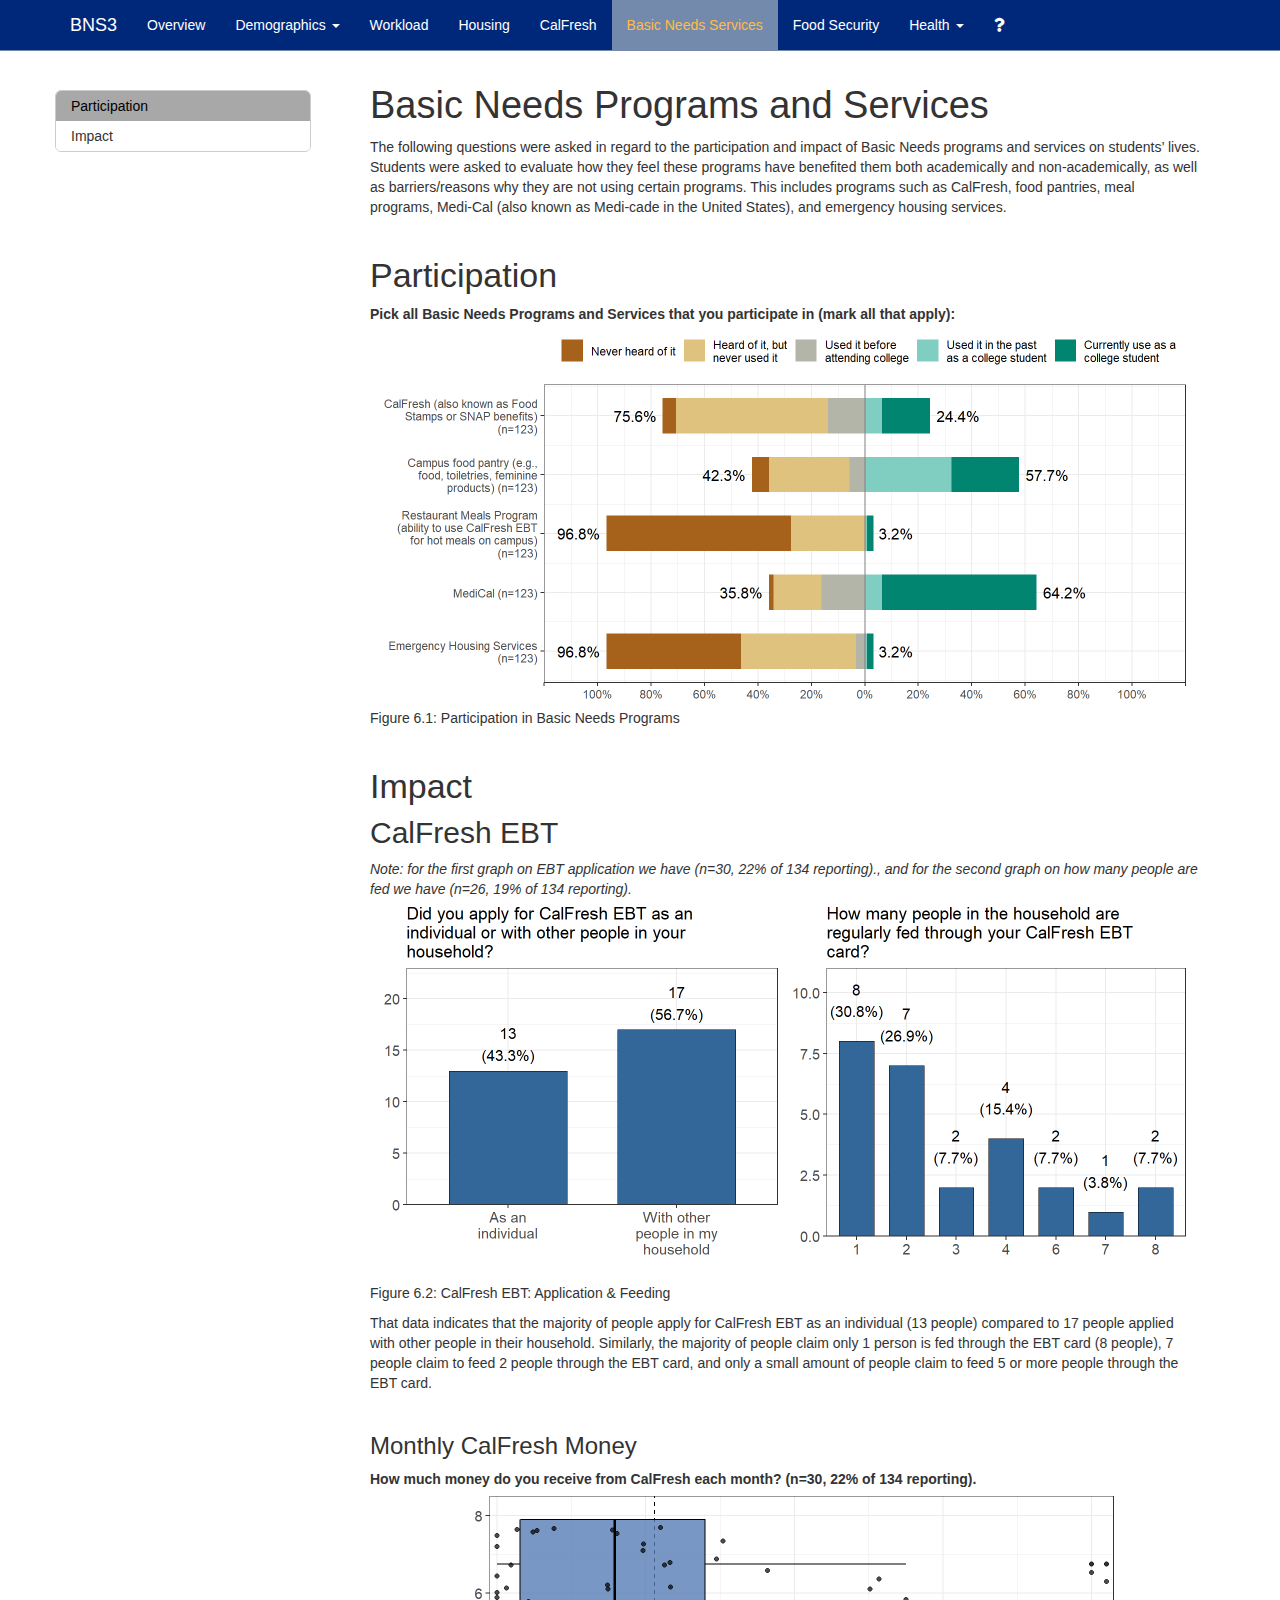
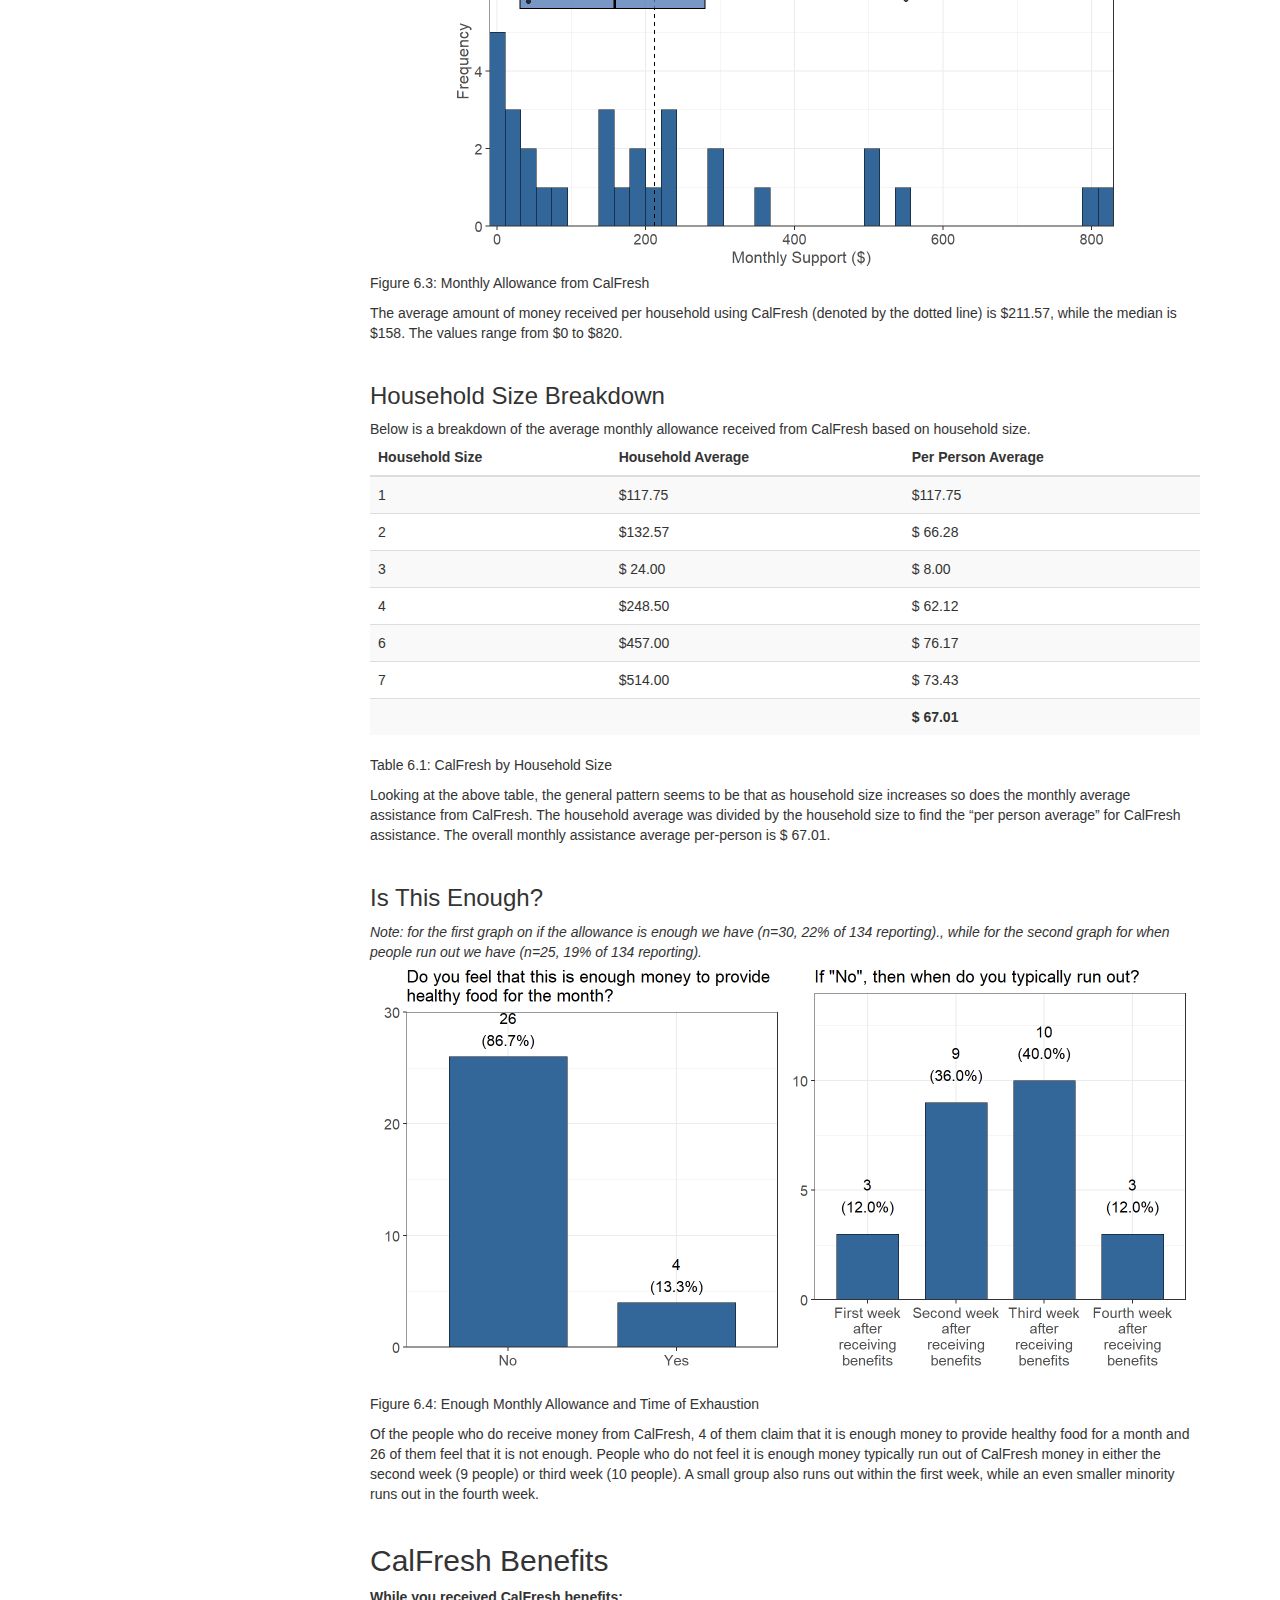
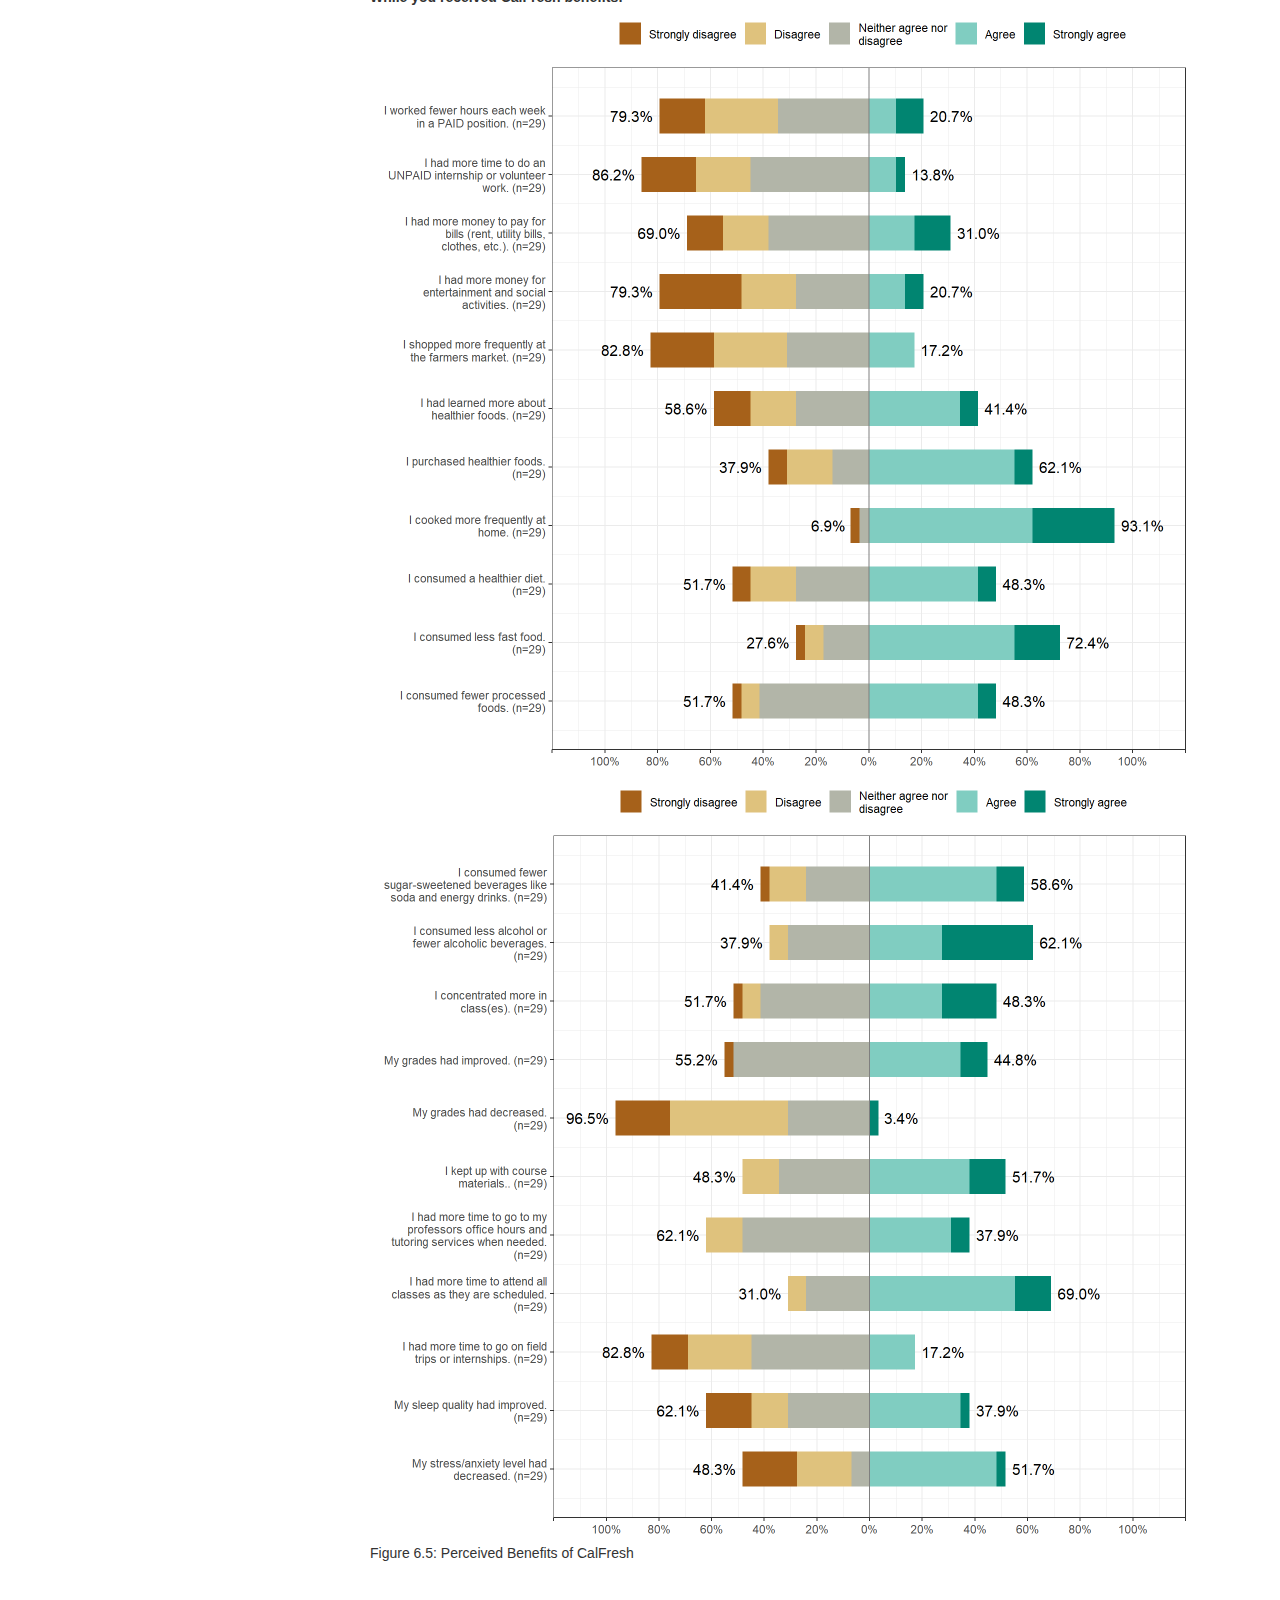
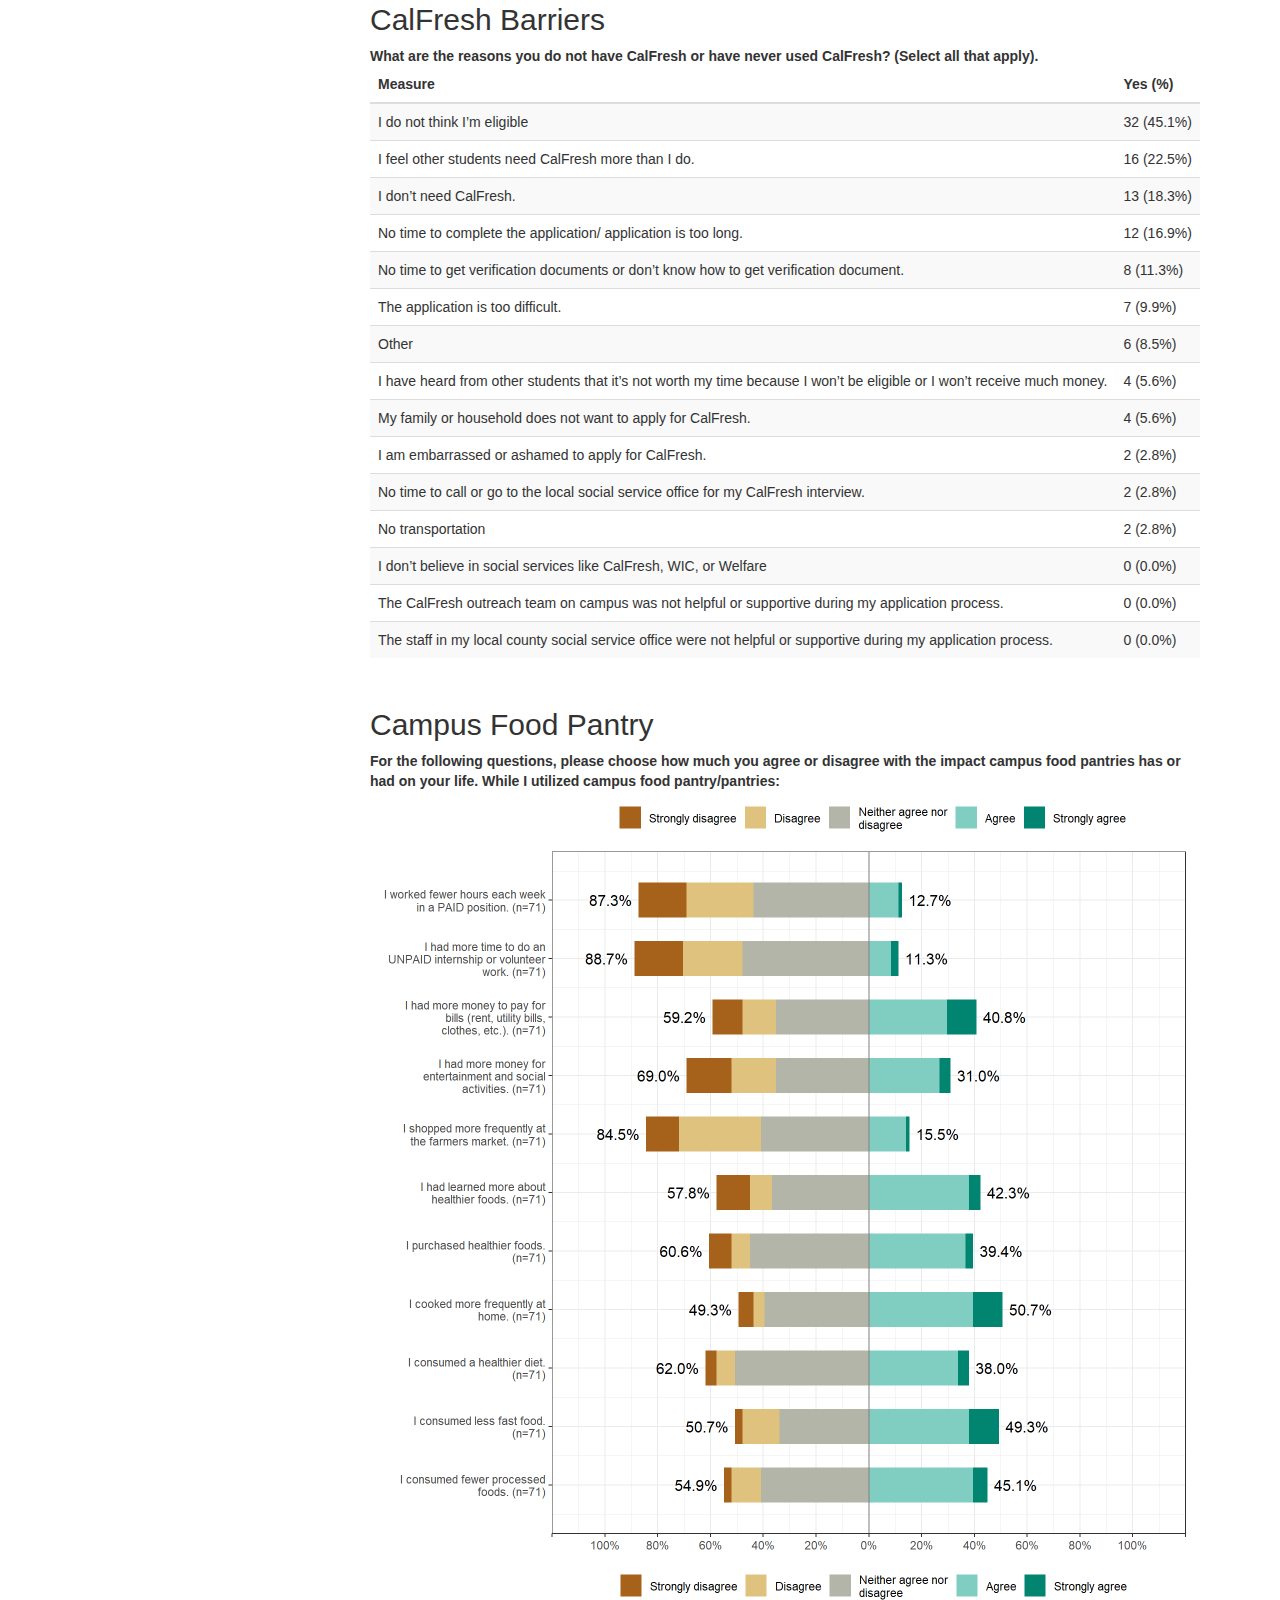
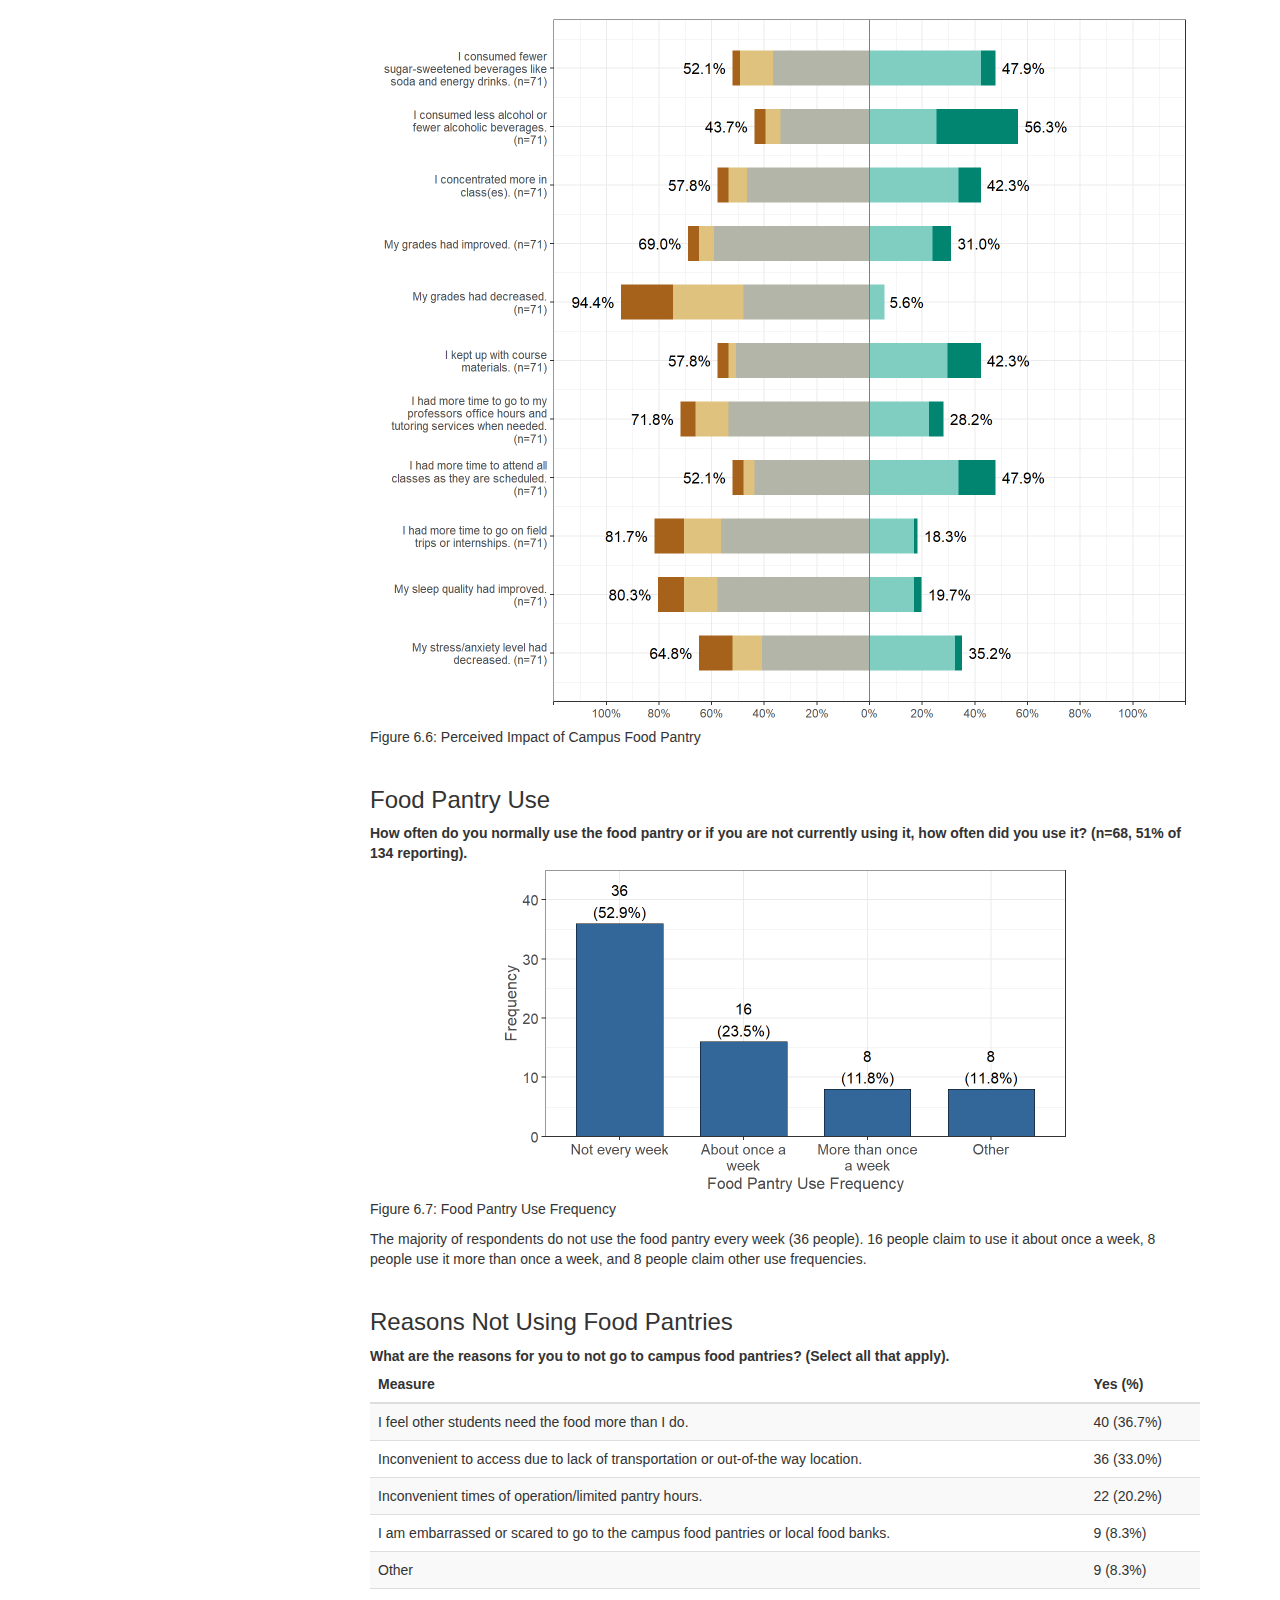
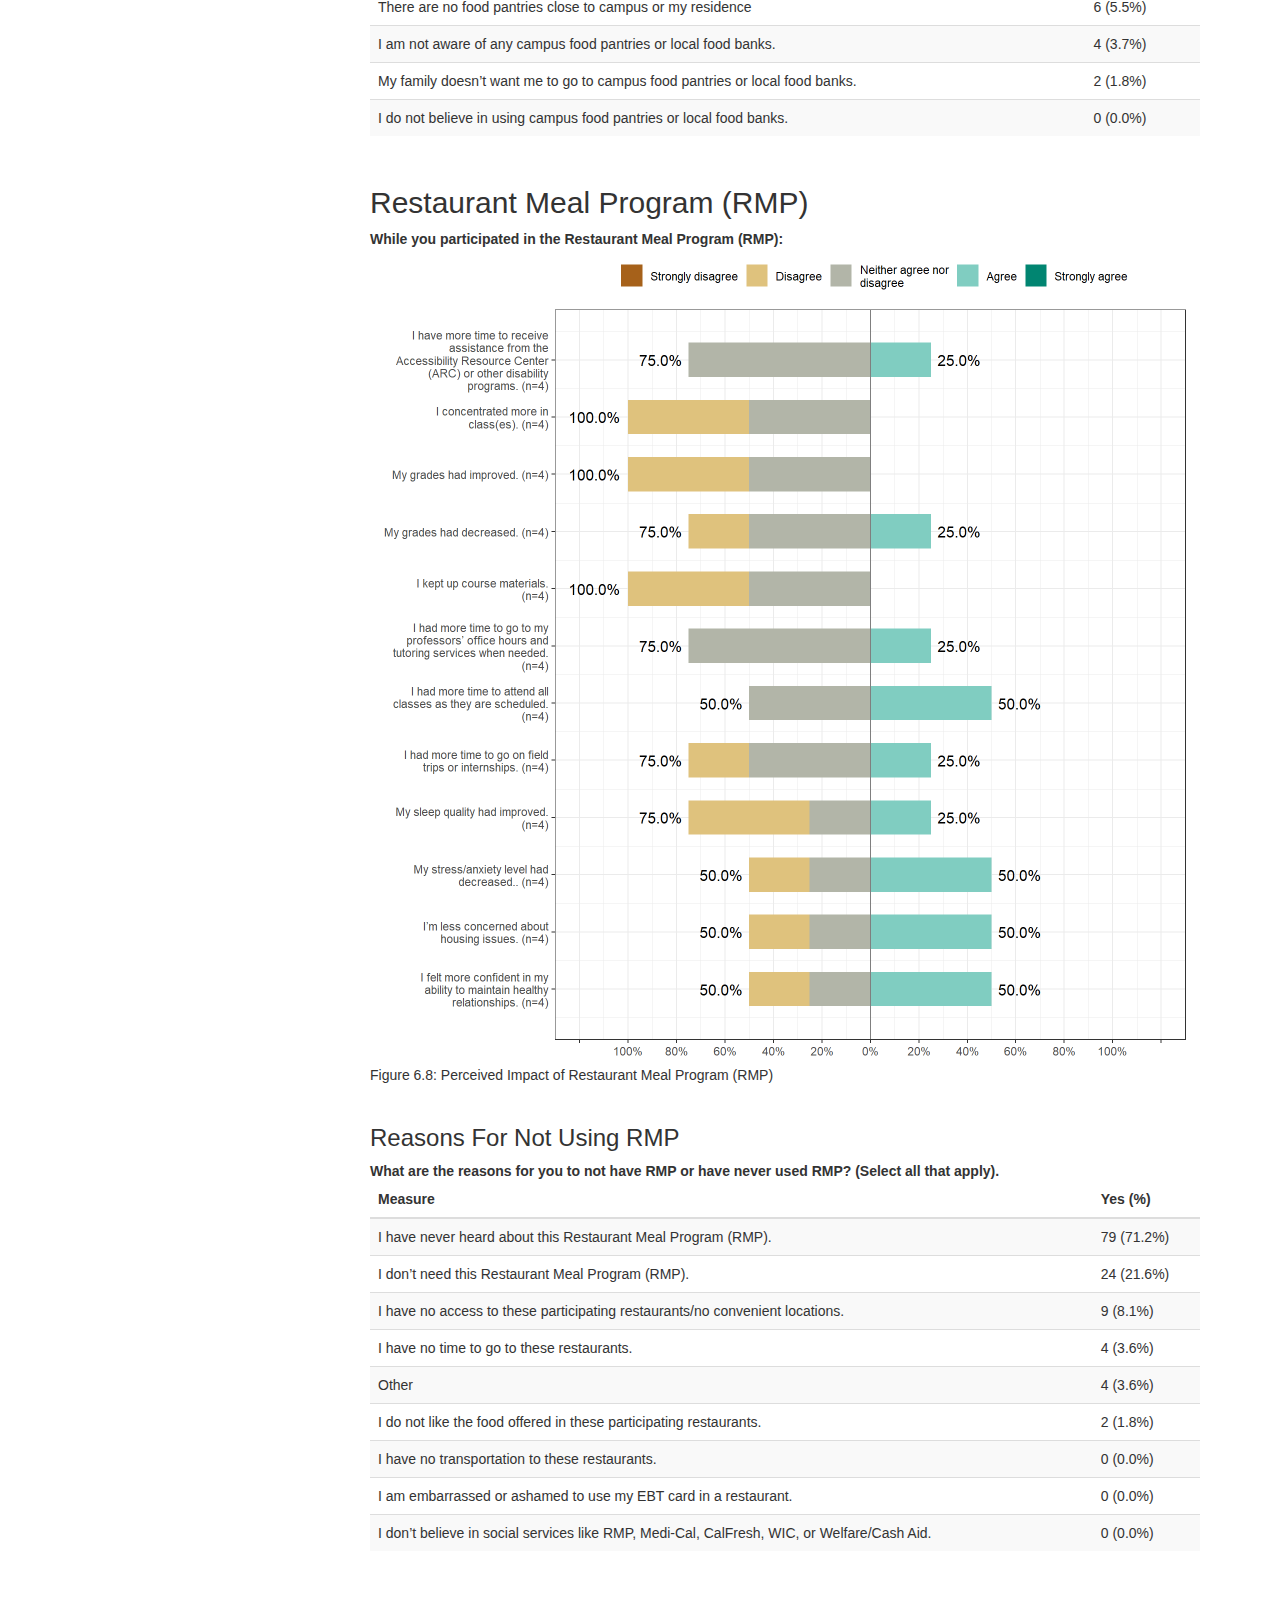
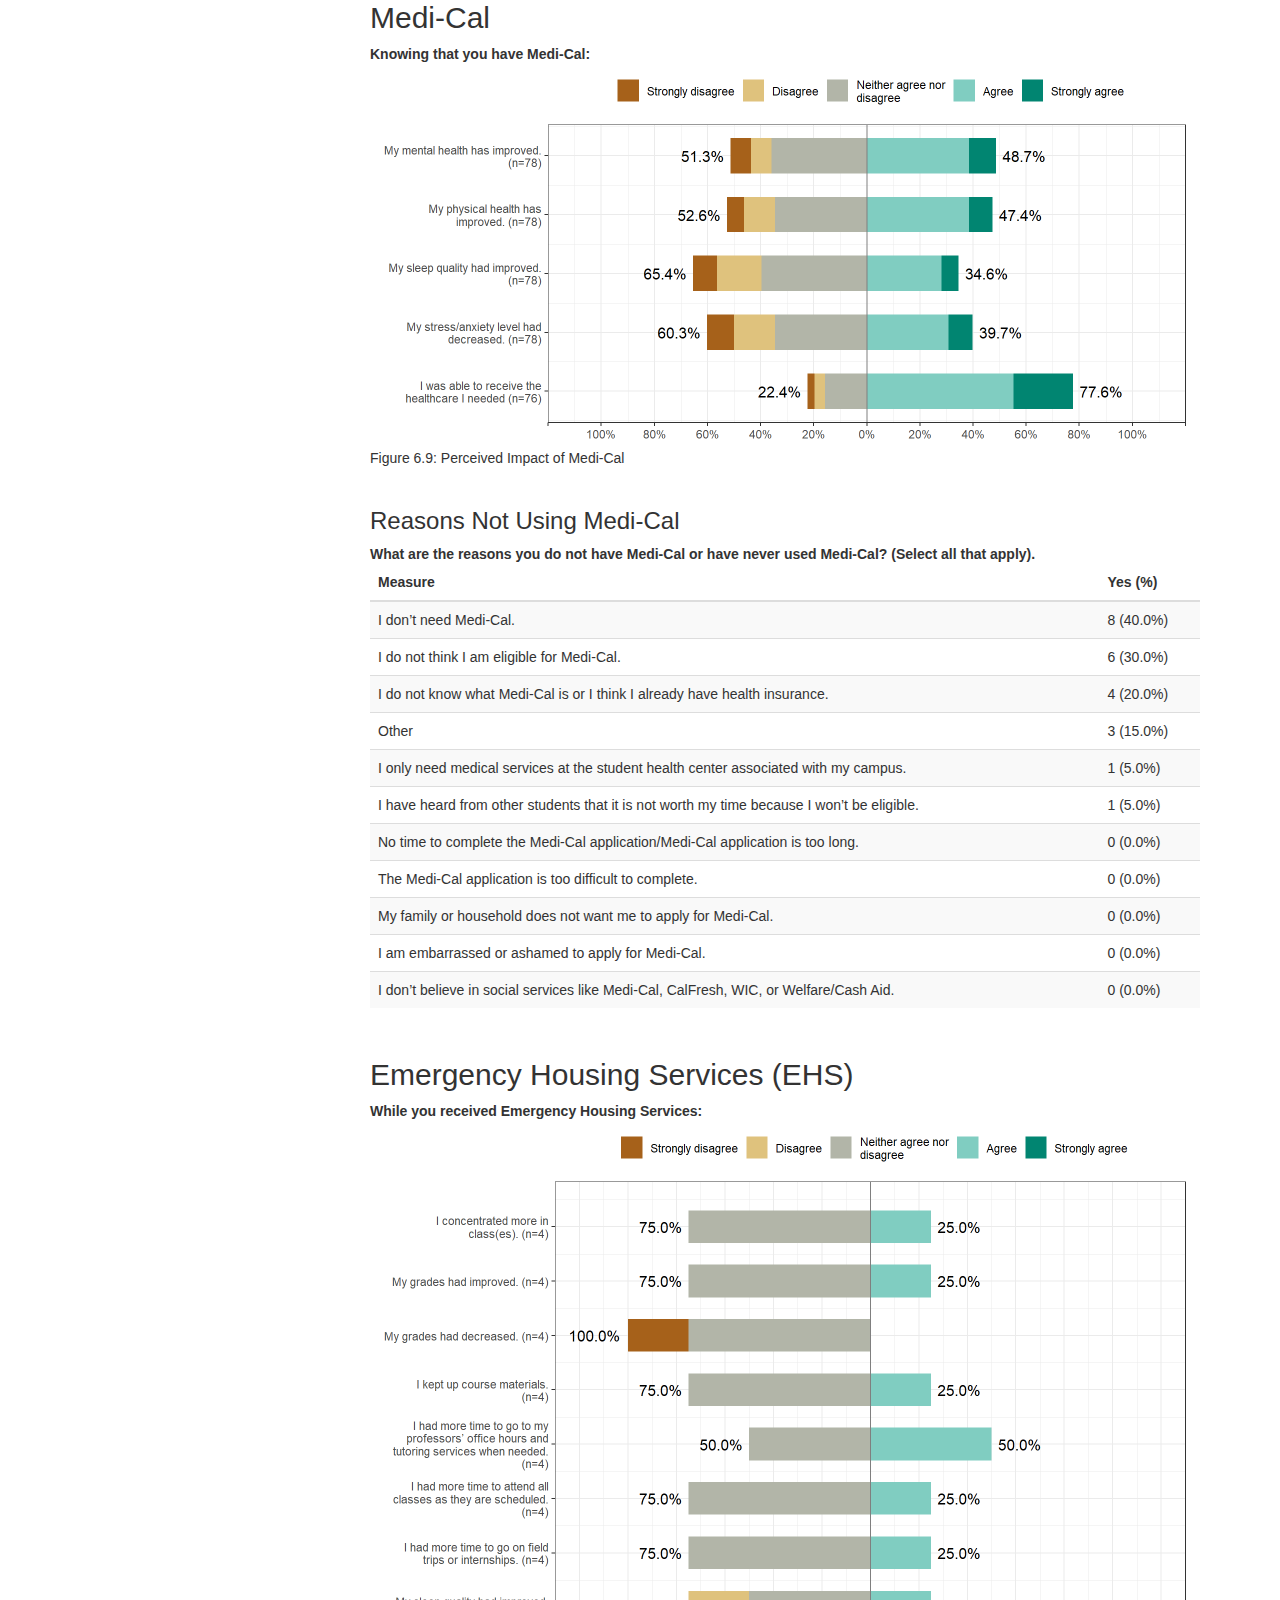
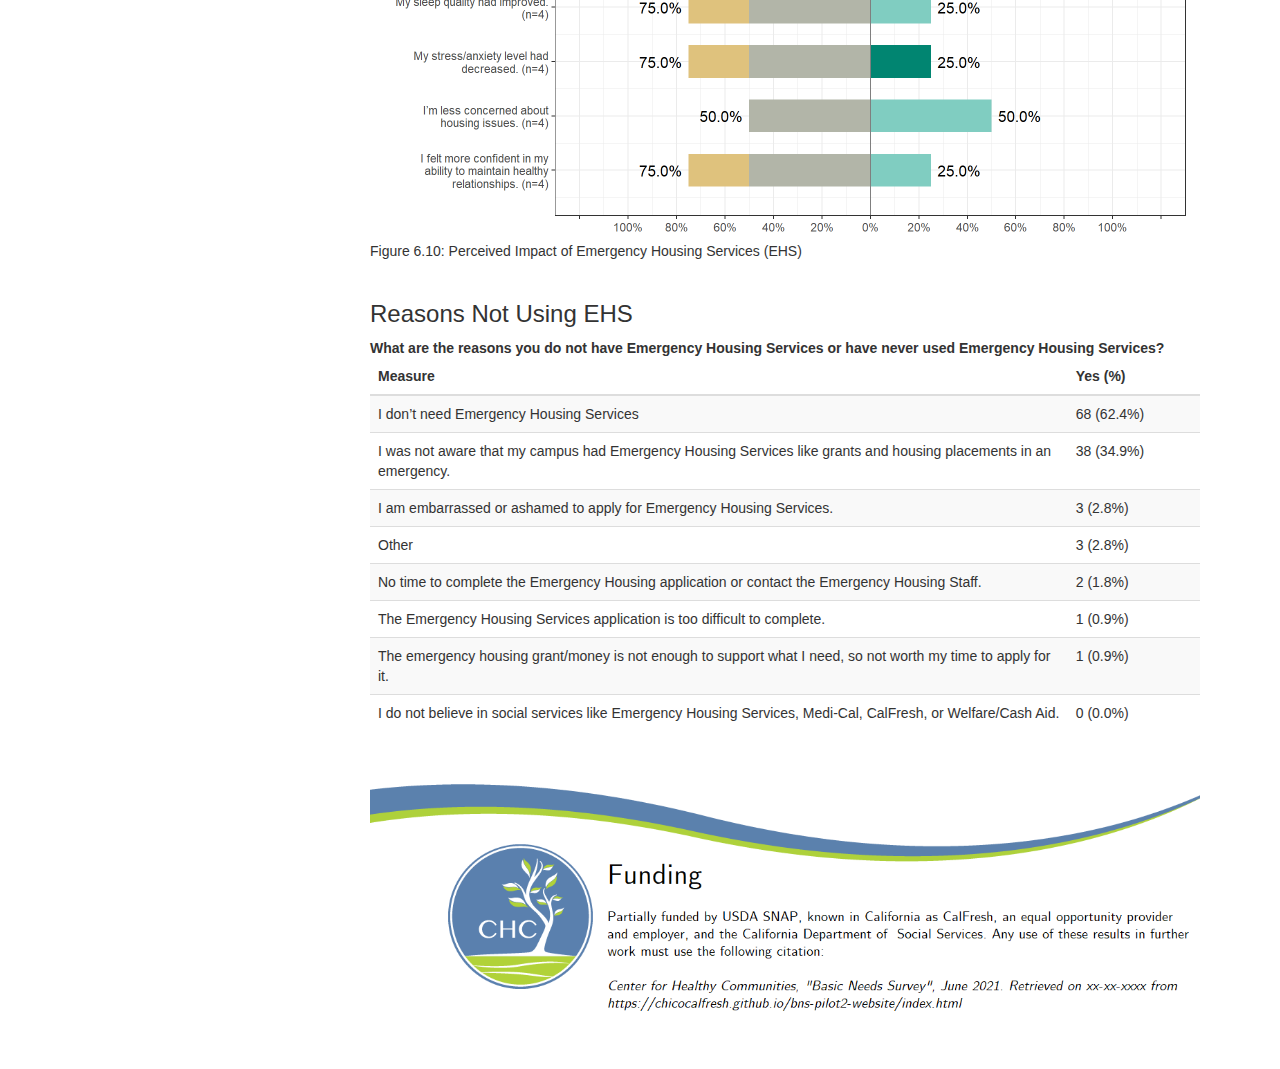
==== commit 9092bc83: "color theme updates" ====
--- a/Basic_Needs.html
+++ b/Basic_Needs.html
@@ -408,16 +408,16 @@
 <div id="calfresh-ebt" class="section level2">
 <h2>CalFresh EBT</h2>
 <p><em>Note: for the first graph on EBT application we have (n=30, 22%
-of 134 reporting). And for the second graph on how many people are fed
+of 134 reporting)., and for the second graph on how many people are fed
 we have (n=26, 19% of 134 reporting).</em>
 <img src="Basic_Needs_files/figure-html/unnamed-chunk-3-1.png" width="816" style="display: block; margin: auto;" />
 Figure 6.2: CalFresh EBT: Application &amp; Feeding</p>
 <p>That data indicates that the majority of people apply for CalFresh
 EBT as an individual (13 people) compared to 17 people applied with
-other people in their household. Similarly, the majority of people
-claimed only 1 person is fed through the EBT card (8 people). 7 people
-claim to feed 2 people through the EBT card, and only a small amount of
-people claim to feed 5 or more people through the EBT card.</p>
+other people in their household. Similarly, the majority of people claim
+only 1 person is fed through the EBT card (8 people), 7 people claim to
+feed 2 people through the EBT card, and only a small amount of people
+claim to feed 5 or more people through the EBT card.</p>
 <p><br></p>
 <div id="monthly-calfresh-money" class="section level3">
 <h3>Monthly CalFresh Money</h3>
@@ -531,22 +531,22 @@
 household size increases so does the monthly average assistance from
 CalFresh. The household average was divided by the household size to
 find the “per person average” for CalFresh assistance. The overall
-average per-person monthly assistance is $ 67.01.</p>
+monthly assistance average per-person is $ 67.01.</p>
 <p><br></p>
 </div>
 <div id="is-this-enough" class="section level3">
 <h3>Is This Enough?</h3>
 <p><em>Note: for the first graph on if the allowance is enough we have
-(n=30, 22% of 134 reporting). And for the second graph on when people
-run out we have (n=25, 19% of 134 reporting).</em>
+(n=30, 22% of 134 reporting)., while for the second graph for when
+people run out we have (n=25, 19% of 134 reporting).</em>
 <img src="Basic_Needs_files/figure-html/unnamed-chunk-6-1.png" width="816" style="display: block; margin: auto;" />
 Figure 6.4: Enough Monthly Allowance and Time of Exhaustion</p>
 <p>Of the people who do receive money from CalFresh, 4 of them claim
 that it is enough money to provide healthy food for a month and 26 of
 them feel that it is not enough. People who do not feel it is enough
 money typically run out of CalFresh money in either the second week (9
-people) or third week (10 people). A small group also run out within the
-first week, while an even smaller minority run out in the fourth
+people) or third week (10 people). A small group also runs out within
+the first week, while an even smaller minority runs out in the fourth
 week.</p>
 <p><br></p>
 </div>
--- a/styles.css
+++ b/styles.css
@@ -21,16 +21,15 @@
 
 /*  Fresno State branded colors: https://advancement.fresnostate.edu/ucomm/documents/webstyleguide09.pdf
 Default Background: Blue: HEX:#00287a
-Active Background: Cardinal: HEX:#b11a3b
+Active Background: Cardinal: HEX:#748aad
 Defualt Color(Text):White HEX#:#ffffff
 Active Color: Yellow/Gold HEX#:#ffbd43
 */
 
 /* Overall background color */
-/*
 .navbar-default {
   background-color: #00287a;
-  border-color: #b11a3b;
+  border-color: #748aad;
 }
 .navbar-default .navbar-brand {
   color: #ffffff;
@@ -58,29 +57,29 @@
 .navbar-default .navbar-nav > li > .dropdown-menu > li > a:hover,
 .navbar-default .navbar-nav > li > .dropdown-menu > li > a:focus {
   color: #ffbd43;
-  background-color: #b11a3b;
+  background-color: #748aad;
 }
 .navbar-default .navbar-nav > li > .dropdown-menu > li.divider {
-  background-color: #b11a3b;
+  background-color: #748aad;
 }
 .navbar-default .navbar-nav > .active > a,
 .navbar-default .navbar-nav > .active > a:hover,
 .navbar-default .navbar-nav > .active > a:focus {
   color: #ffbd43;
-  background-color: #b11a3b;
+  background-color: #748aad;
 }
 .navbar-default .navbar-nav > .open > a,
 .navbar-default .navbar-nav > .open > a:hover,
 .navbar-default .navbar-nav > .open > a:focus {
   color: #ffbd43;
-  background-color: #b11a3b;
+  background-color: #748aad;
 }
 .navbar-default .navbar-toggle {
-  border-color: #b11a3b;
+  border-color: #748aad;
 }
 .navbar-default .navbar-toggle:hover,
 .navbar-default .navbar-toggle:focus {
-  background-color: #b11a3b;
+  background-color: #748aad;
 }
 .navbar-default .navbar-toggle .icon-bar {
   background-color: #ffffff;
@@ -108,99 +107,6 @@
   .navbar-default .navbar-nav .open .dropdown-menu > .active > a:hover,
   .navbar-default .navbar-nav .open .dropdown-menu > .active > a:focus {
     color: #ffbd43;
-    background-color: #b11a3b;
+    background-color: #748aad;
   }
 }
-*/
-
-/*  Fresno State branded colors: https://advancement.fresnostate.edu/ucomm/documents/webstyleguide09.pdf
-Default Background: Blue: HEX:#00287a
-Active Background: Cardinal: HEX:#b11a3b
-Defualt Color(Text):White HEX#:#ffffff
-Active Color: Yellow/Gold HEX#:#ffbd43
-*/
-
-/* Overall background color */
-.navbar-default {
-  background-color: #b11a3b;
-  border-color: #00287a;
-}
-.navbar-default .navbar-brand {
-  color: #ffffff;
-}
-.navbar-default .navbar-brand:hover,
-.navbar-default .navbar-brand:focus {
-  color: #ffbd43;
-}
-.navbar-default .navbar-text {
-  color: #ffffff;
-}
-.navbar-default .navbar-nav > li > a {
-  color: #ffffff;
-}
-.navbar-default .navbar-nav > li > a:hover,
-.navbar-default .navbar-nav > li > a:focus {
-  color: #ffbd43;
-}
-.navbar-default .navbar-nav > li > .dropdown-menu {
-  background-color: #b11a3b;
-}
-.navbar-default .navbar-nav > li > .dropdown-menu > li > a {
-  color: #ffffff;
-}
-.navbar-default .navbar-nav > li > .dropdown-menu > li > a:hover,
-.navbar-default .navbar-nav > li > .dropdown-menu > li > a:focus {
-  color: #ffbd43;
-  background-color: #00287a;
-}
-.navbar-default .navbar-nav > li > .dropdown-menu > li.divider {
-  background-color: #00287a;
-}
-.navbar-default .navbar-nav > .active > a,
-.navbar-default .navbar-nav > .active > a:hover,
-.navbar-default .navbar-nav > .active > a:focus {
-  color: #ffbd43;
-  background-color: #00287a;
-}
-.navbar-default .navbar-nav > .open > a,
-.navbar-default .navbar-nav > .open > a:hover,
-.navbar-default .navbar-nav > .open > a:focus {
-  color: #ffbd43;
-  background-color: #00287a;
-}
-.navbar-default .navbar-toggle {
-  border-color: #00287a;
-}
-.navbar-default .navbar-toggle:hover,
-.navbar-default .navbar-toggle:focus {
-  background-color: #00287a;
-}
-.navbar-default .navbar-toggle .icon-bar {
-  background-color: #ffffff;
-}
-.navbar-default .navbar-collapse,
-.navbar-default .navbar-form {
-  border-color: #ffffff;
-}
-.navbar-default .navbar-link {
-  color: #ffffff;
-}
-.navbar-default .navbar-link:hover {
-  color: #ffbd43;
-}
-
-@media (max-width: 767px) {
-  .navbar-default .navbar-nav .open .dropdown-menu > li > a {
-    color: #ffffff;
-  }
-  .navbar-default .navbar-nav .open .dropdown-menu > li > a:hover,
-  .navbar-default .navbar-nav .open .dropdown-menu > li > a:focus {
-    color: #ffbd43;
-  }
-  .navbar-default .navbar-nav .open .dropdown-menu > .active > a,
-  .navbar-default .navbar-nav .open .dropdown-menu > .active > a:hover,
-  .navbar-default .navbar-nav .open .dropdown-menu > .active > a:focus {
-    color: #ffbd43;
-    background-color: #00287a;
-  }
-}
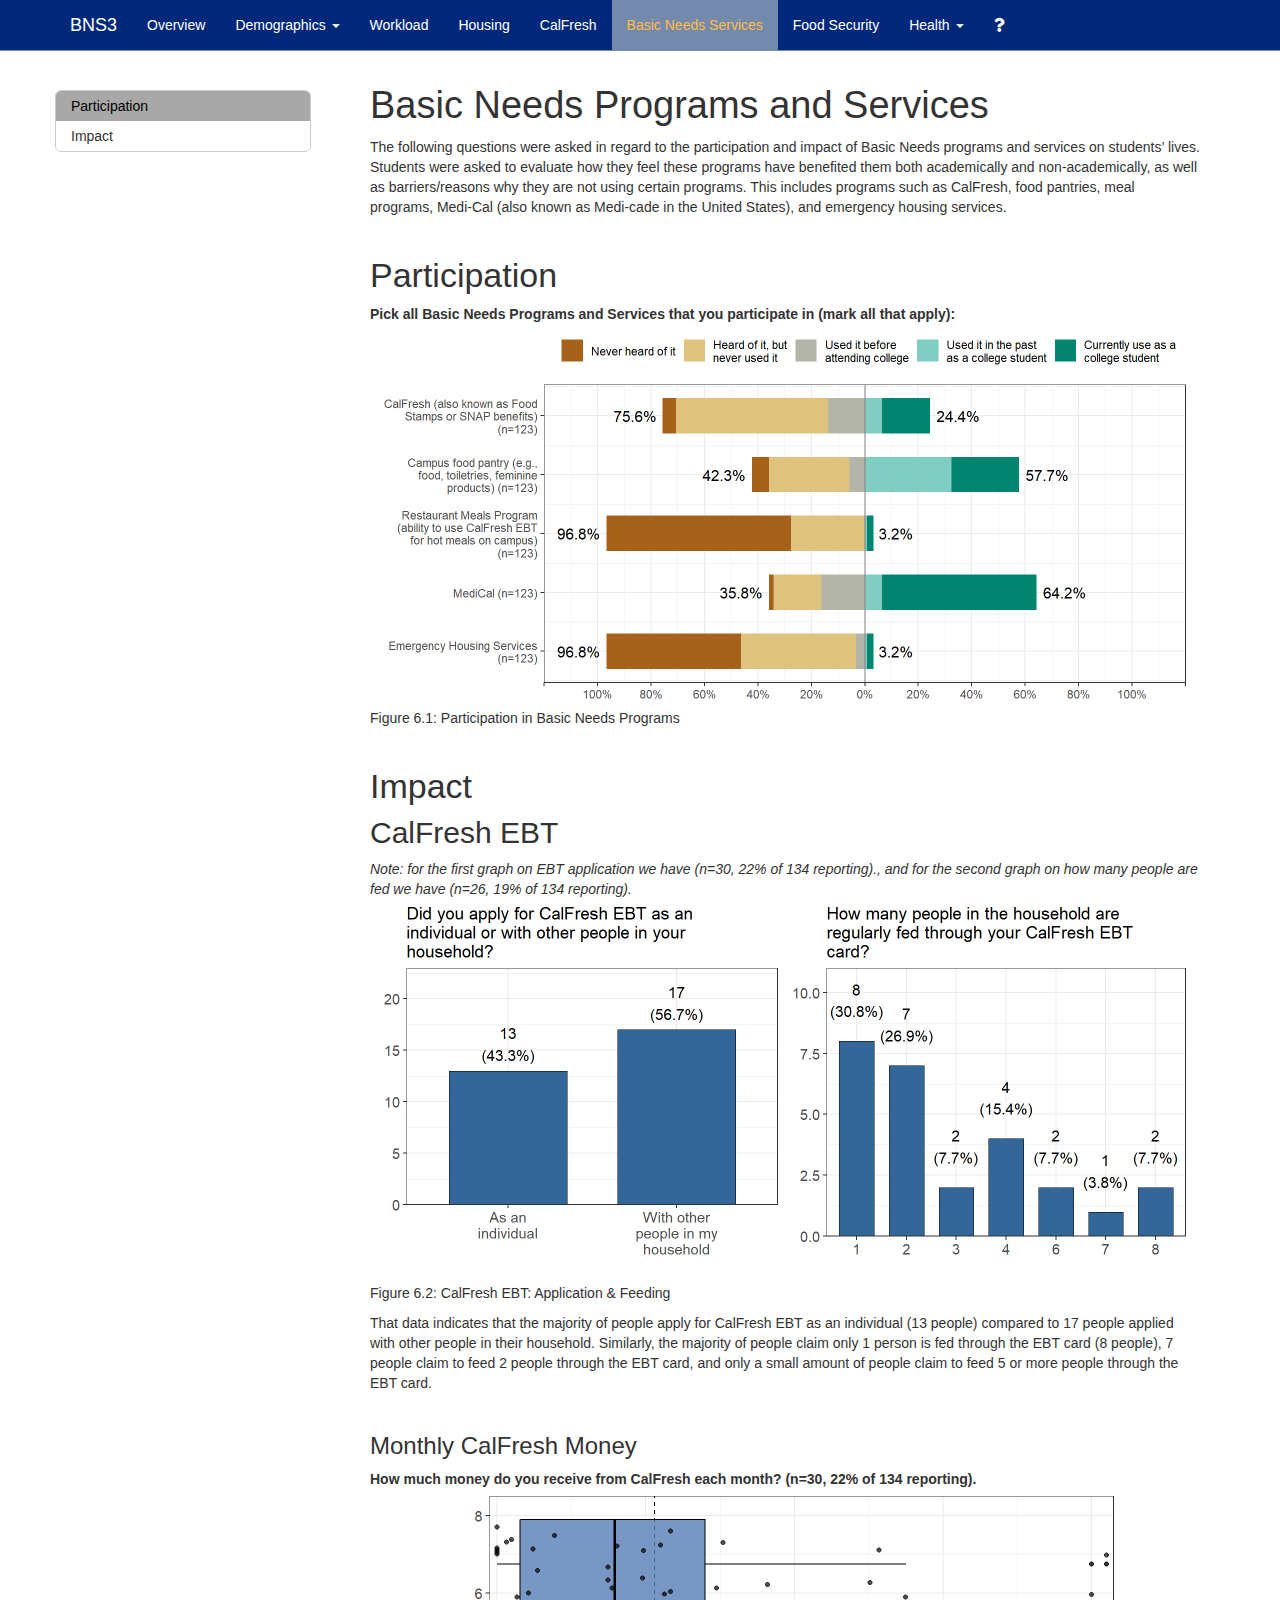
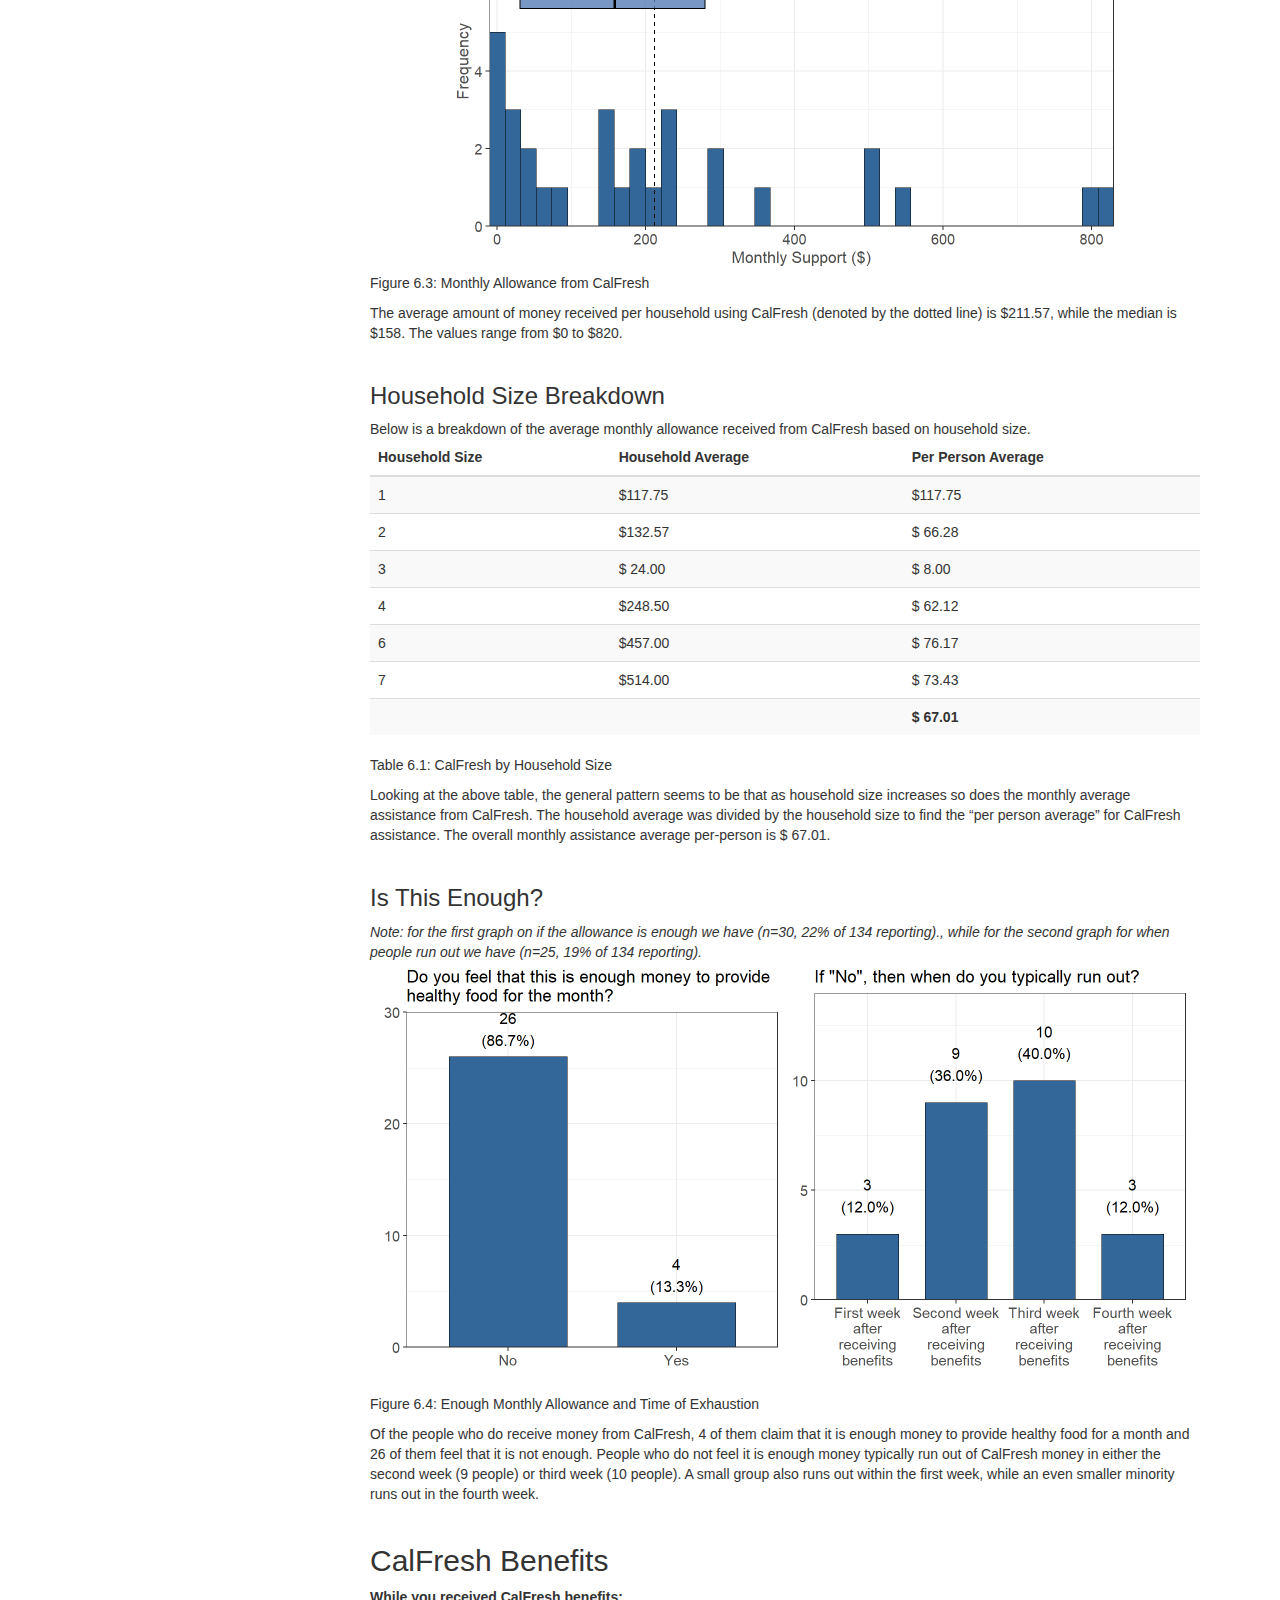
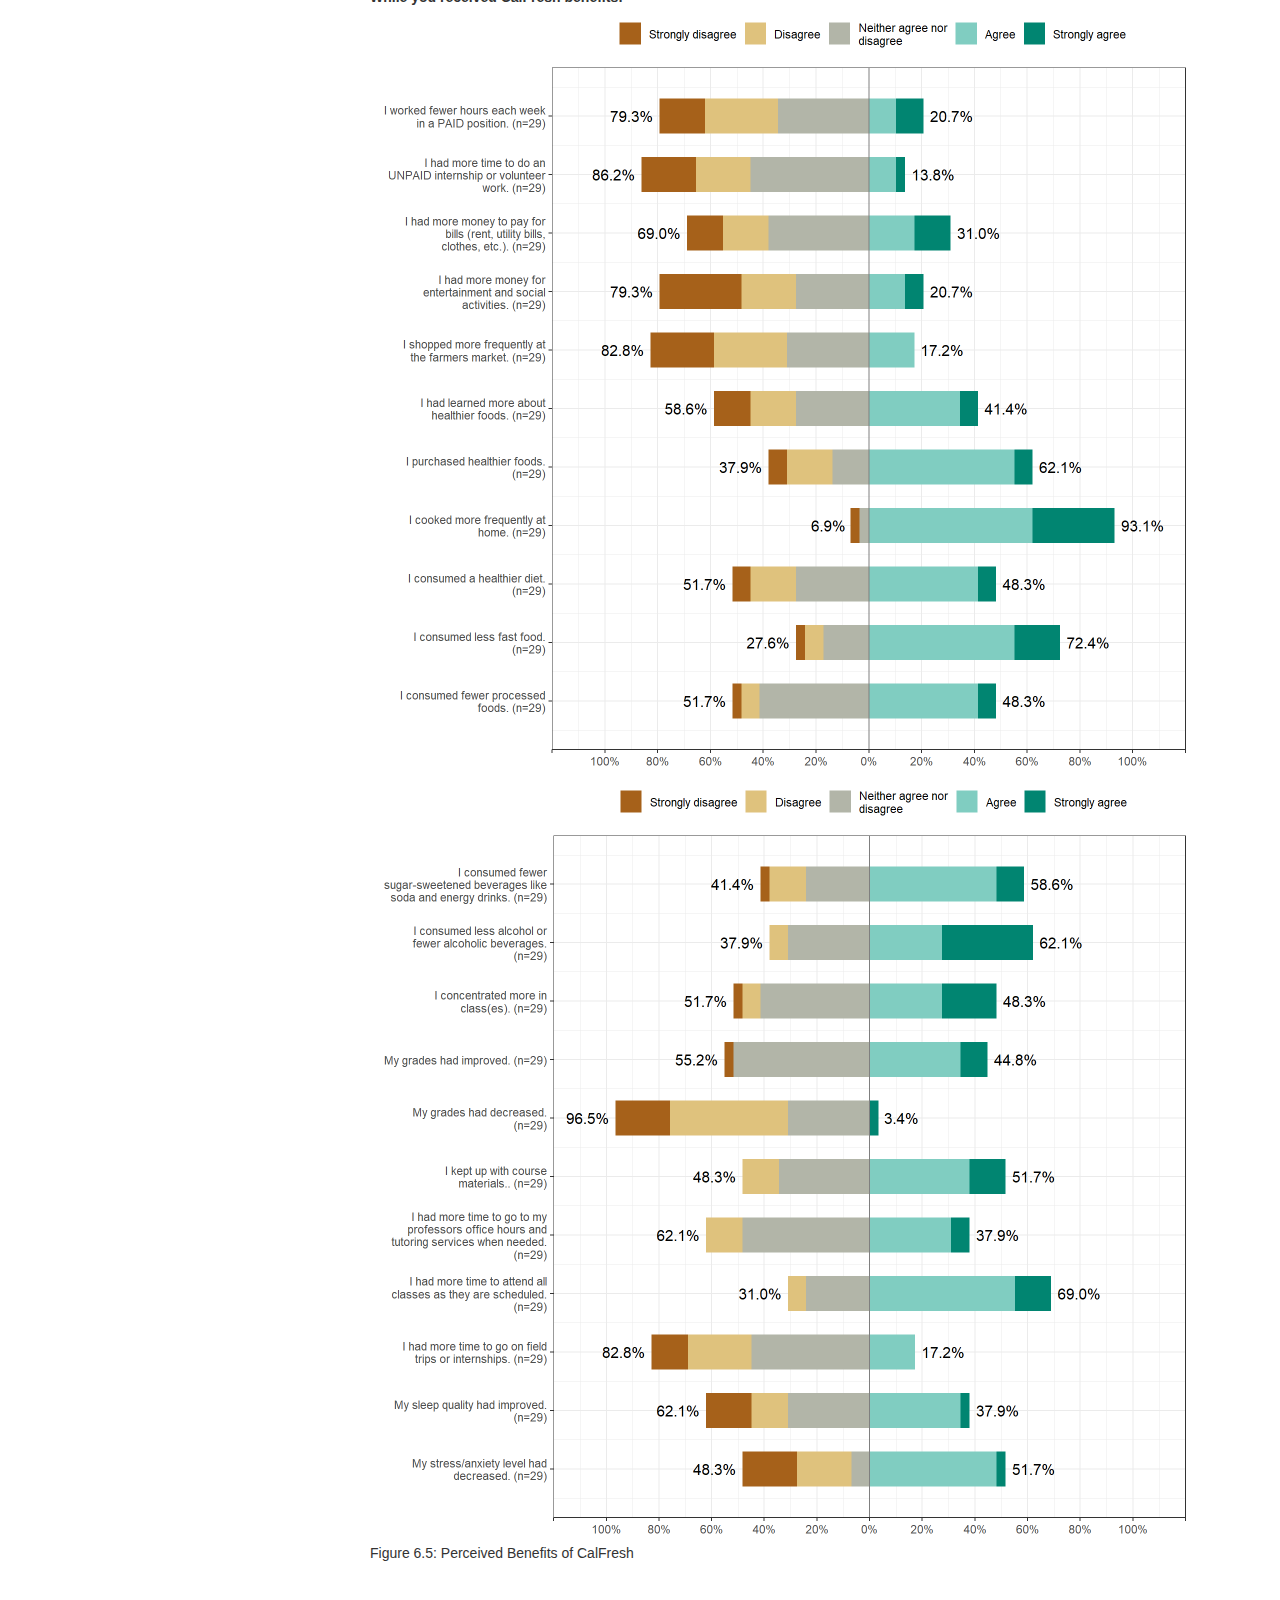
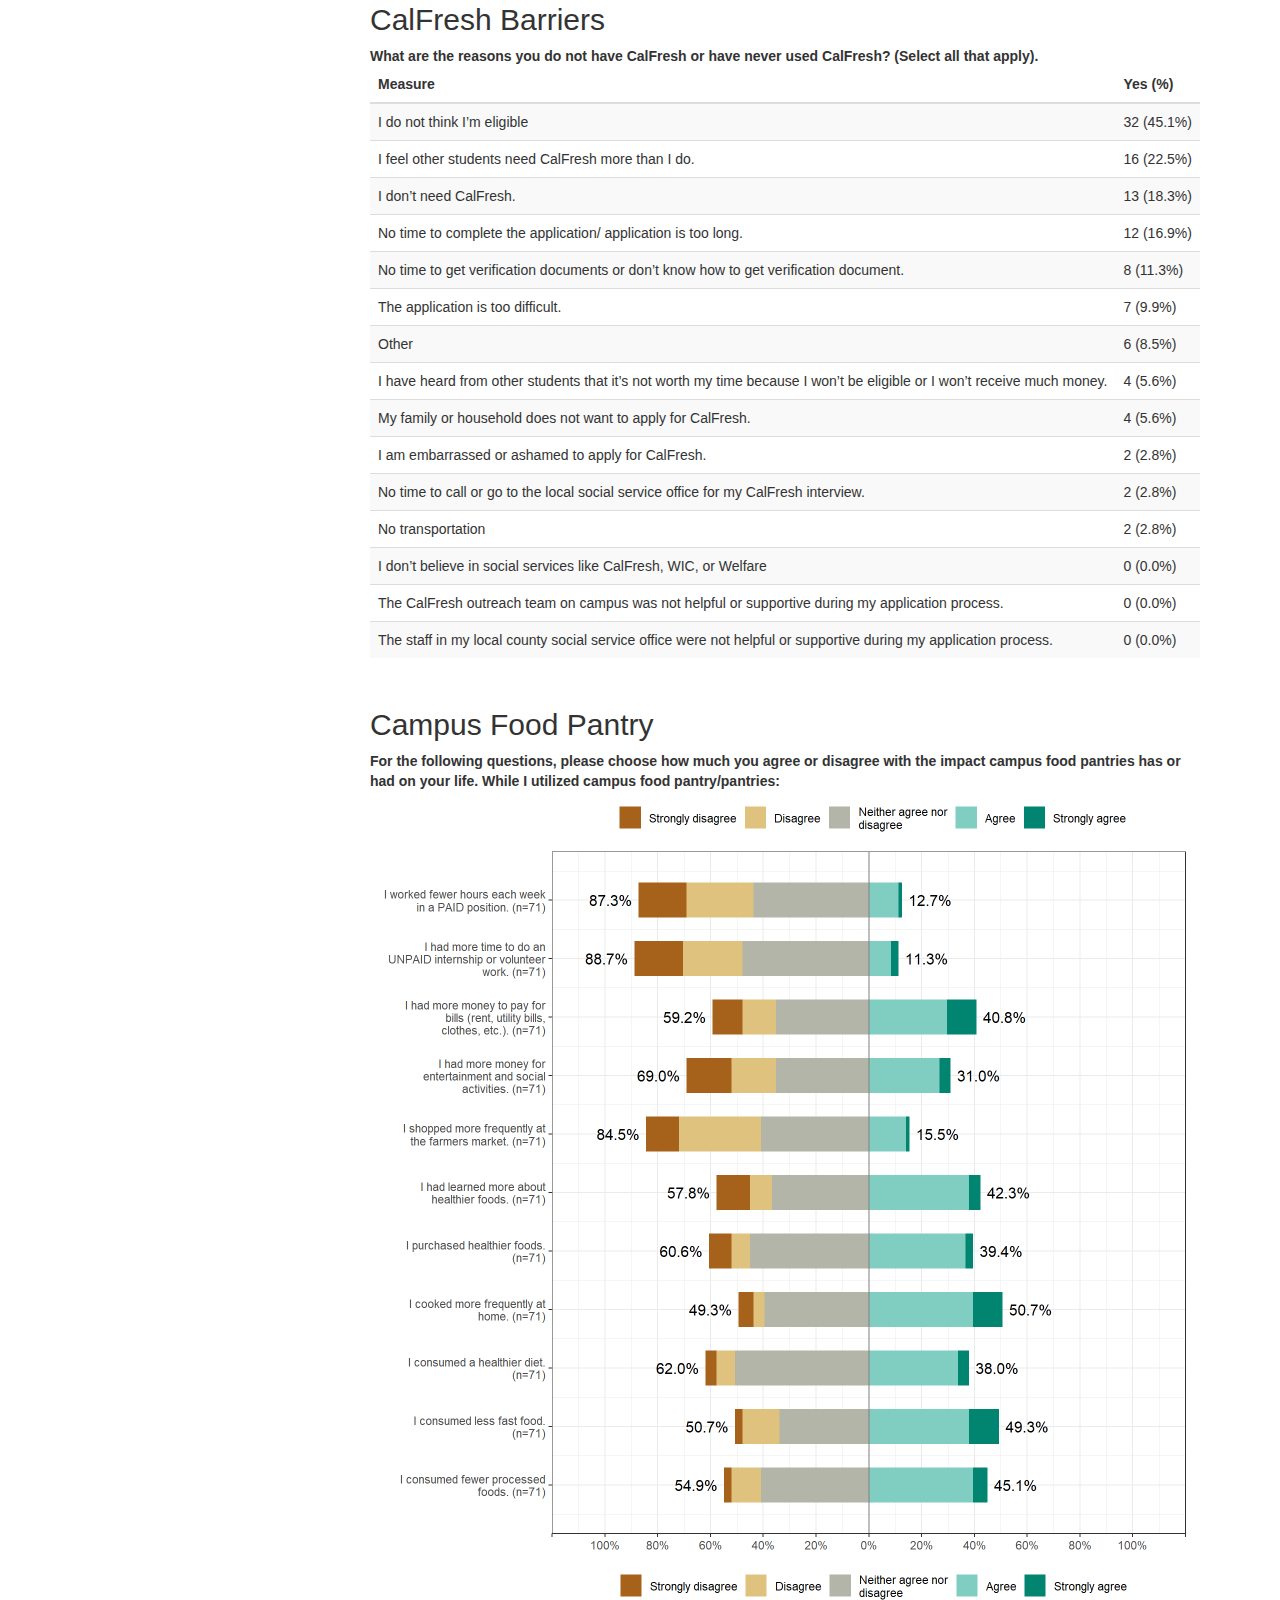
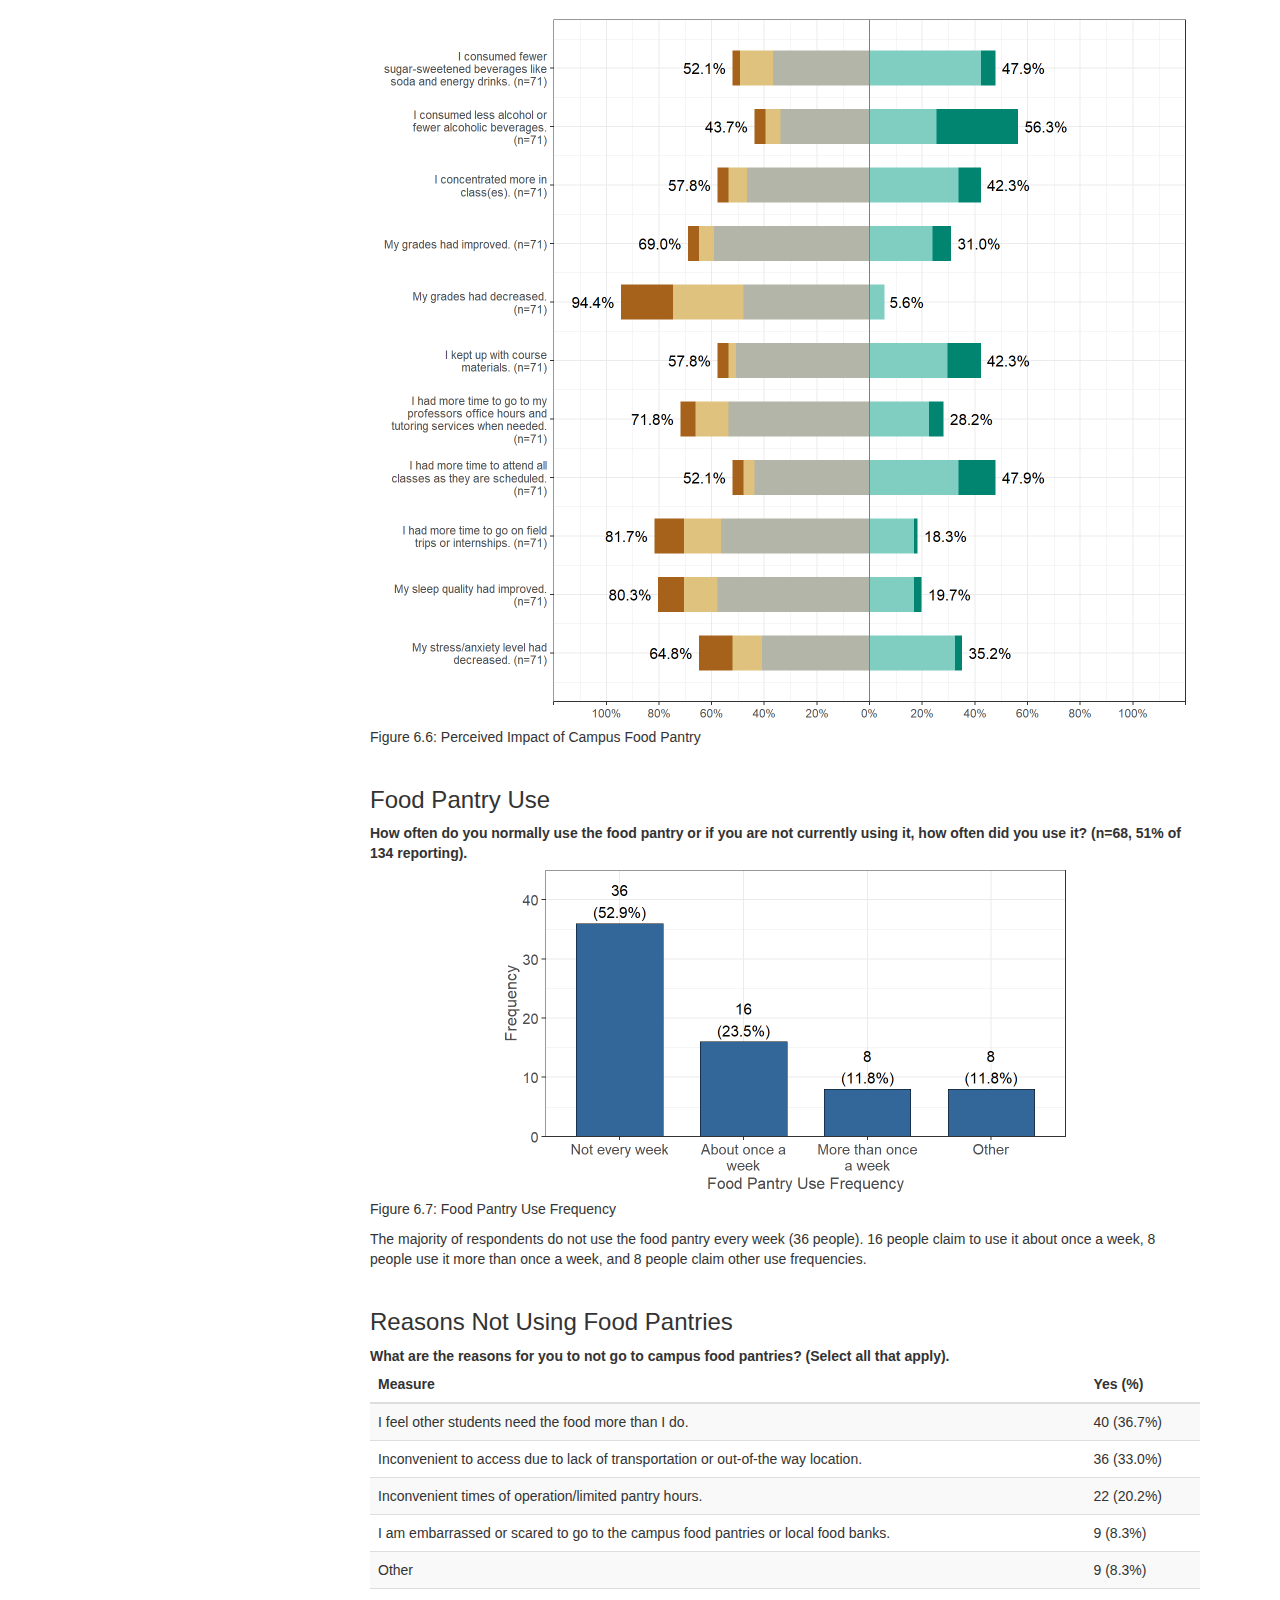
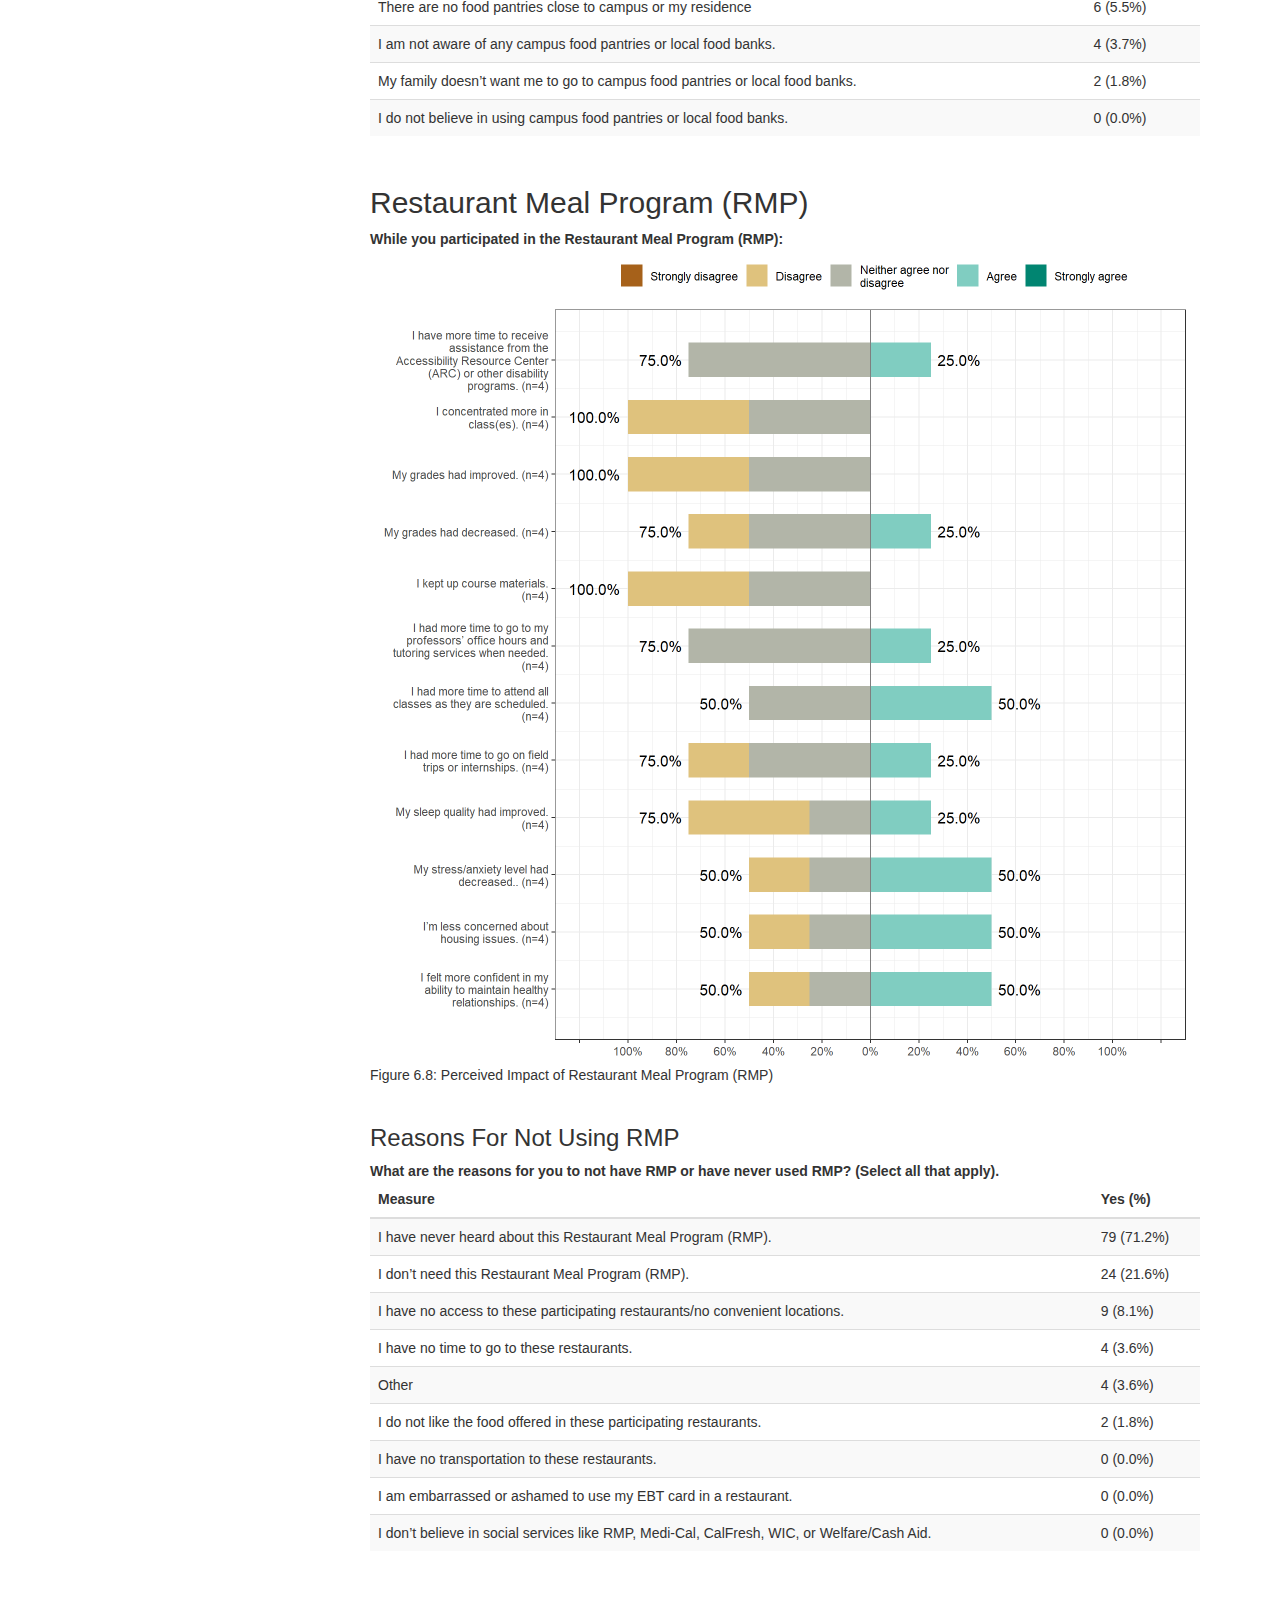
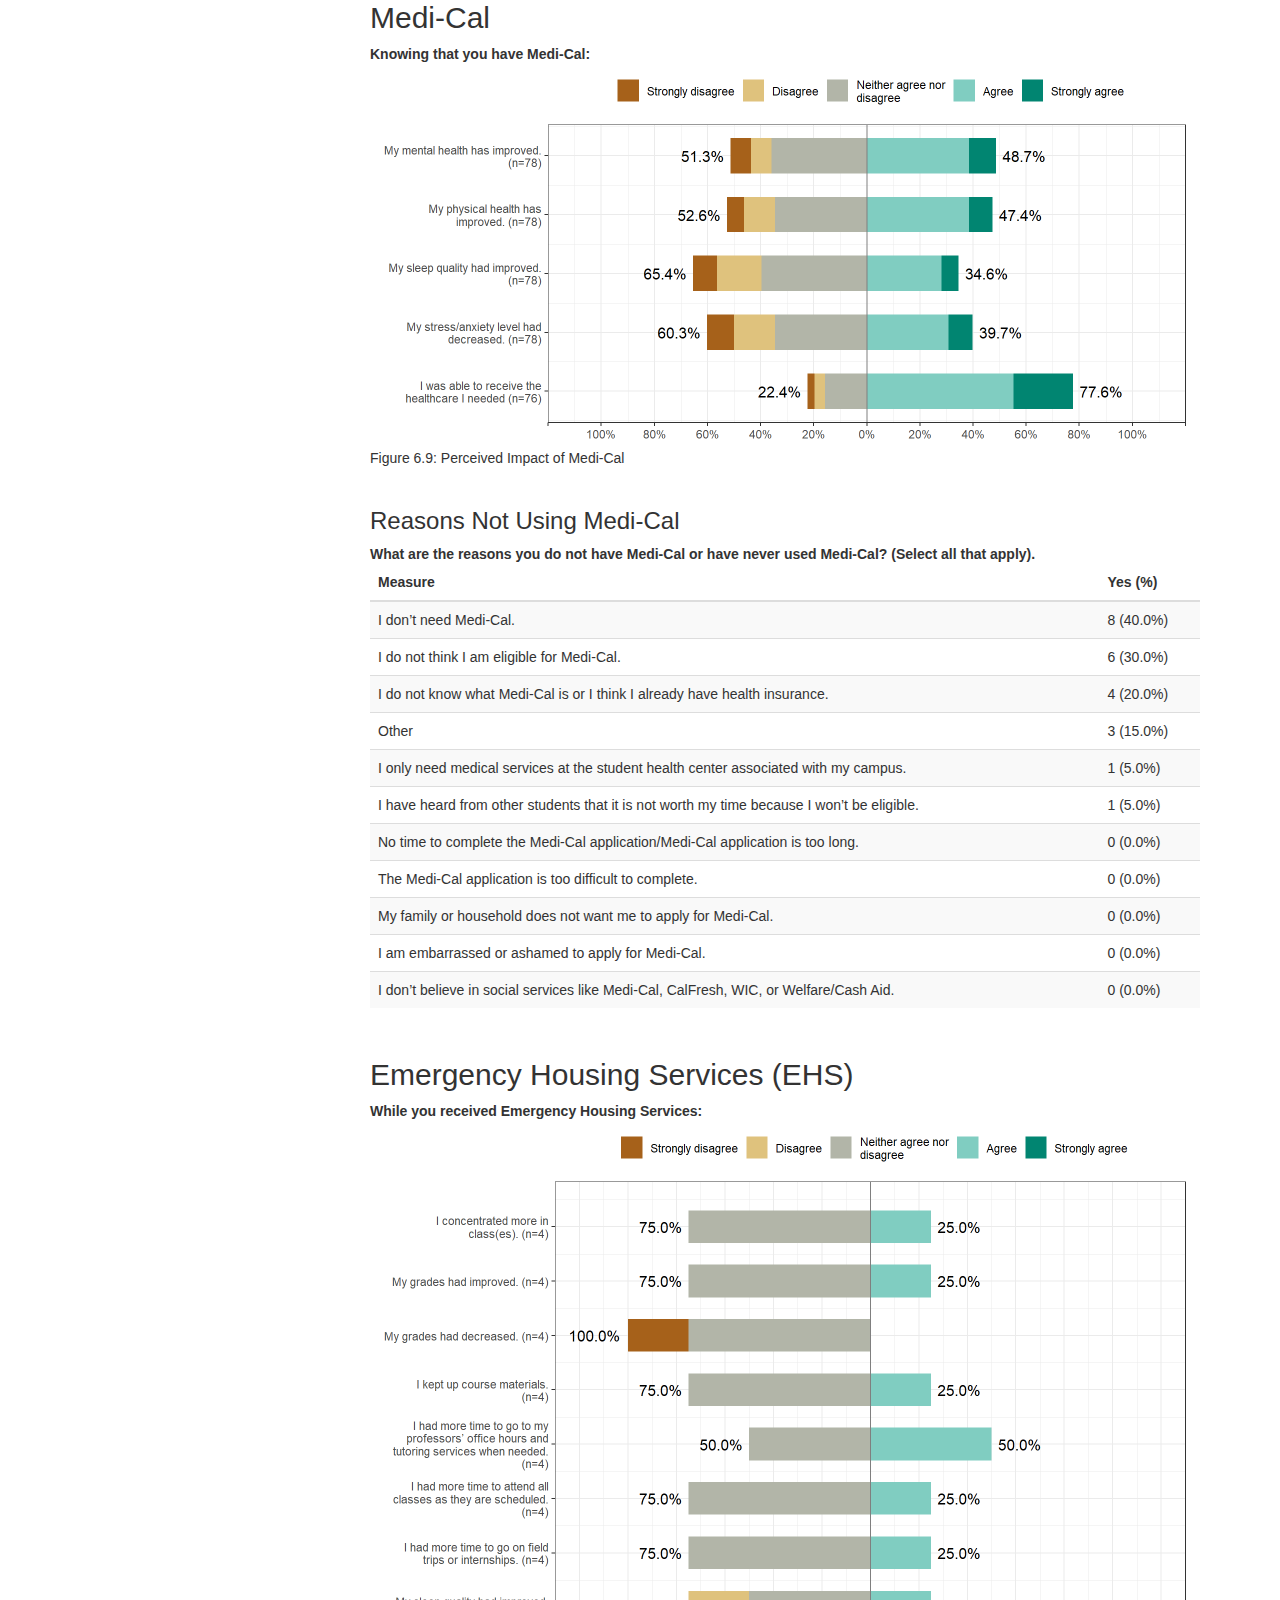
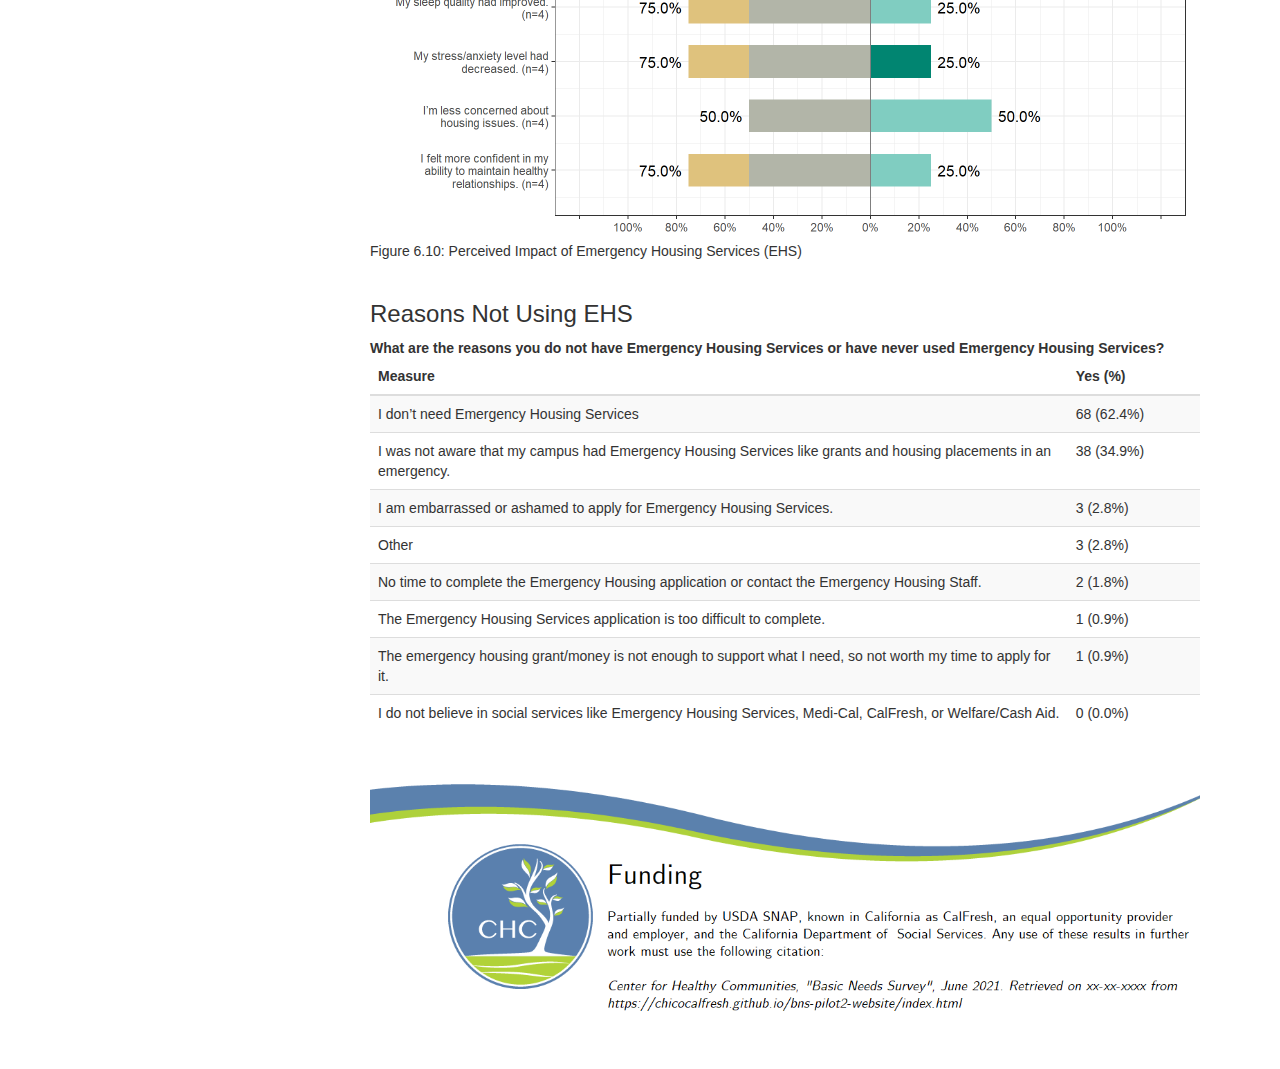
==== commit b213f26e: "adding campuses to index" ====
--- a/Basic_Needs.html
+++ b/Basic_Needs.html
@@ -13,7 +13,7 @@
 
 <title>Basic Needs Programs and Services</title>
 
-<script src="site_libs/header-attrs-2.11/header-attrs.js"></script>
+<script src="site_libs/header-attrs-2.17/header-attrs.js"></script>
 <script src="site_libs/jquery-3.6.0/jquery-3.6.0.min.js"></script>
 <meta name="viewport" content="width=device-width, initial-scale=1" />
 <link href="site_libs/bootstrap-3.3.5/css/bootstrap.min.css" rel="stylesheet" />
@@ -52,6 +52,7 @@
 
 
 
+
 <link rel="stylesheet" href="styles.css" type="text/css" />
 
 
@@ -76,6 +77,9 @@
 }
 summary {
   display: list-item;
+}
+details > summary > p:only-child {
+  display: inline;
 }
 pre code {
   padding: 0;
@@ -133,11 +137,15 @@
     href = "index.html";
   var menuAnchor = $('a[href="' + href + '"]');
 
-  // mark it active
-  menuAnchor.tab('show');
-
-  // if it's got a parent navbar menu mark it active as well
-  menuAnchor.closest('li.dropdown').addClass('active');
+  // mark the anchor link active (and if it's in a dropdown, also mark that active)
+  var dropdown = menuAnchor.closest('li.dropdown');
+  if (window.bootstrap) { // Bootstrap 4+
+    menuAnchor.addClass('active');
+    dropdown.find('> .dropdown-toggle').addClass('active');
+  } else { // Bootstrap 3
+    menuAnchor.parent().addClass('active');
+    dropdown.addClass('active');
+  }
 
   // Navbar adjustments
   var navHeight = $(".navbar").first().height() + 15;
@@ -166,8 +174,8 @@
   border-radius: 4px;
 }
 
-.tabset-dropdown > .nav-tabs > li.active:before {
-  content: "";
+.tabset-dropdown > .nav-tabs > li.active:before, .tabset-dropdown > .nav-tabs.nav-tabs-open:before {
+  content: "\e259";
   font-family: 'Glyphicons Halflings';
   display: inline-block;
   padding: 10px;
@@ -175,16 +183,9 @@
 }
 
 .tabset-dropdown > .nav-tabs.nav-tabs-open > li.active:before {
-  content: "&#xe258;";
+  content: "\e258";
+  font-family: 'Glyphicons Halflings';
   border: none;
-}
-
-.tabset-dropdown > .nav-tabs.nav-tabs-open:before {
-  content: "";
-  font-family: 'Glyphicons Halflings';
-  display: inline-block;
-  padding: 10px;
-  border-right: 1px solid #ddd;
 }
 
 .tabset-dropdown > .nav-tabs > li.active {
@@ -301,7 +302,7 @@
 <div class="navbar navbar-default  navbar-fixed-top" role="navigation">
   <div class="container">
     <div class="navbar-header">
-      <button type="button" class="navbar-toggle collapsed" data-toggle="collapse" data-target="#navbar">
+      <button type="button" class="navbar-toggle collapsed" data-toggle="collapse" data-bs-toggle="collapse" data-target="#navbar" data-bs-target="#navbar">
         <span class="icon-bar"></span>
         <span class="icon-bar"></span>
         <span class="icon-bar"></span>
@@ -314,7 +315,7 @@
   <a href="index.html">Overview</a>
 </li>
 <li class="dropdown">
-  <a href="#" class="dropdown-toggle" data-toggle="dropdown" role="button" aria-expanded="false">
+  <a href="#" class="dropdown-toggle" data-toggle="dropdown" role="button" data-bs-toggle="dropdown" aria-expanded="false">
     Demographics
      
     <span class="caret"></span>
@@ -344,7 +345,7 @@
   <a href="Food_Security.html">Food Security</a>
 </li>
 <li class="dropdown">
-  <a href="#" class="dropdown-toggle" data-toggle="dropdown" role="button" aria-expanded="false">
+  <a href="#" class="dropdown-toggle" data-toggle="dropdown" role="button" data-bs-toggle="dropdown" aria-expanded="false">
     Health
      
     <span class="caret"></span>
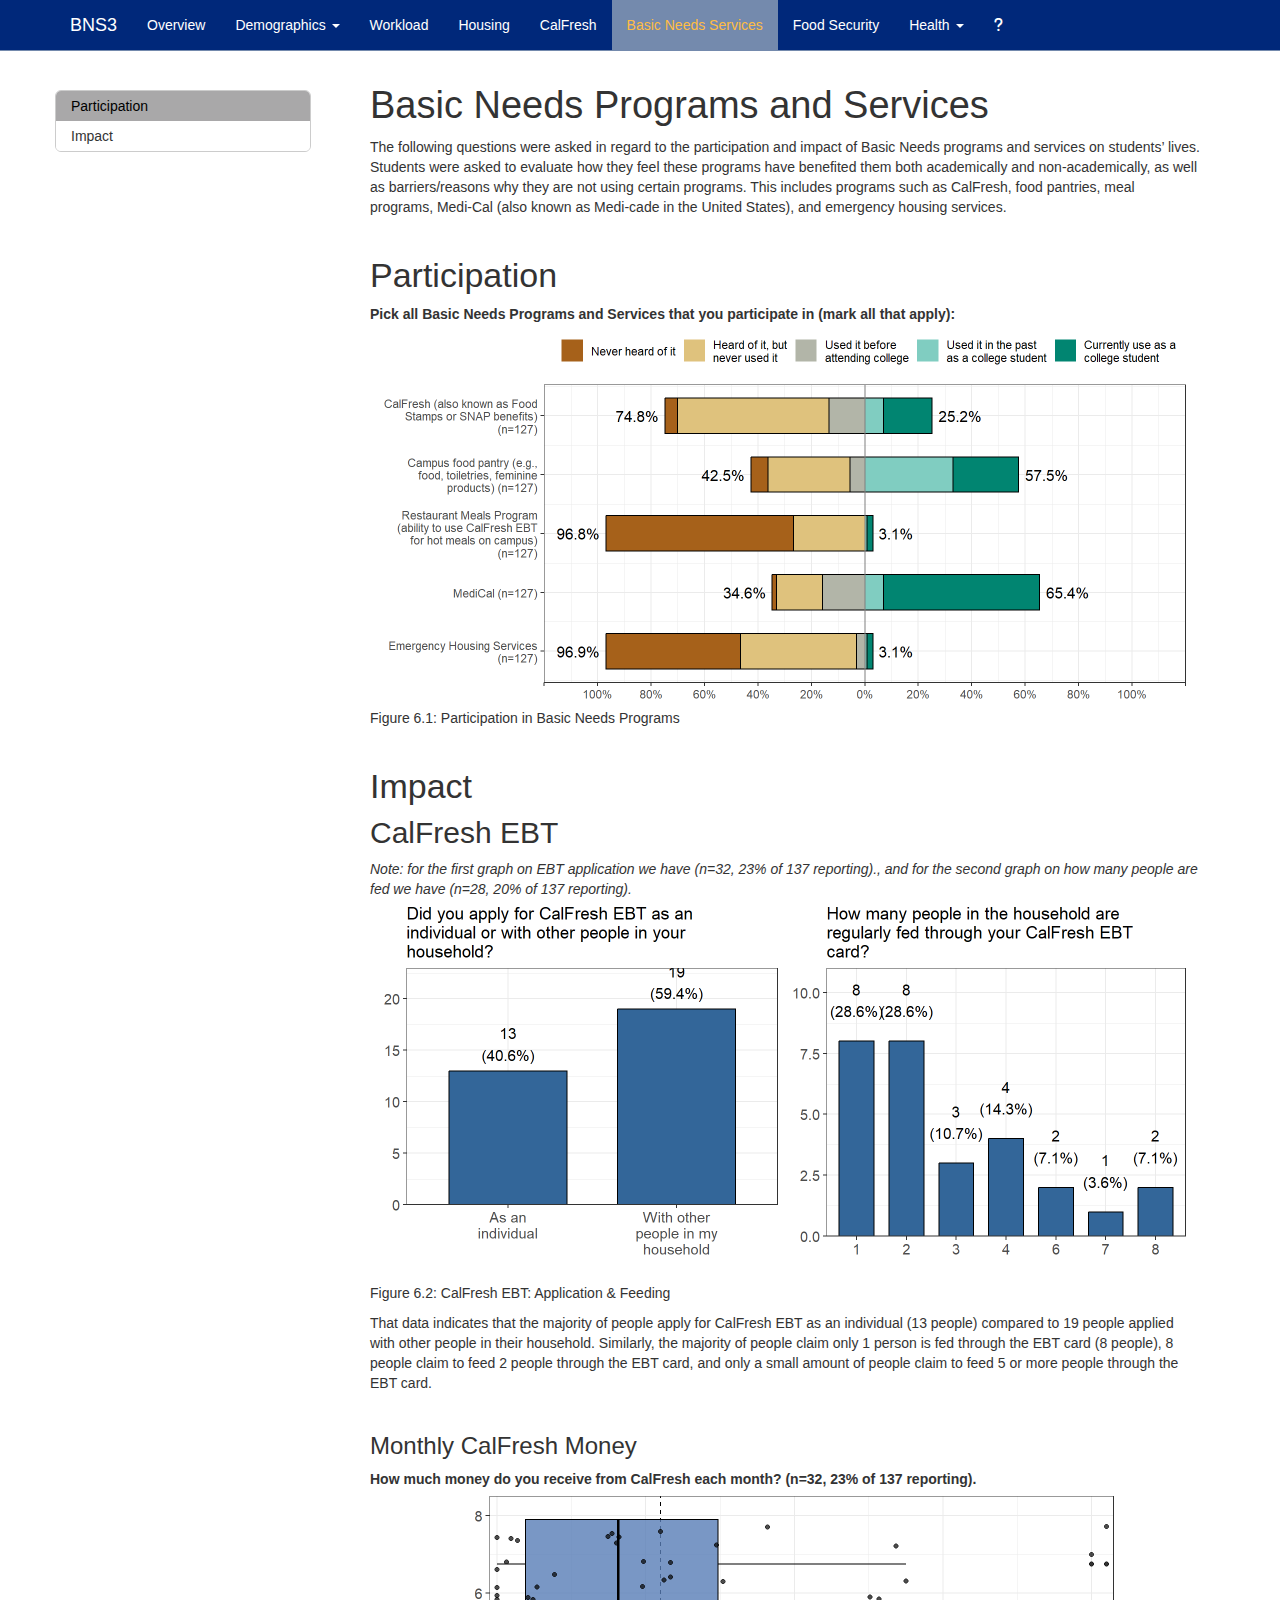
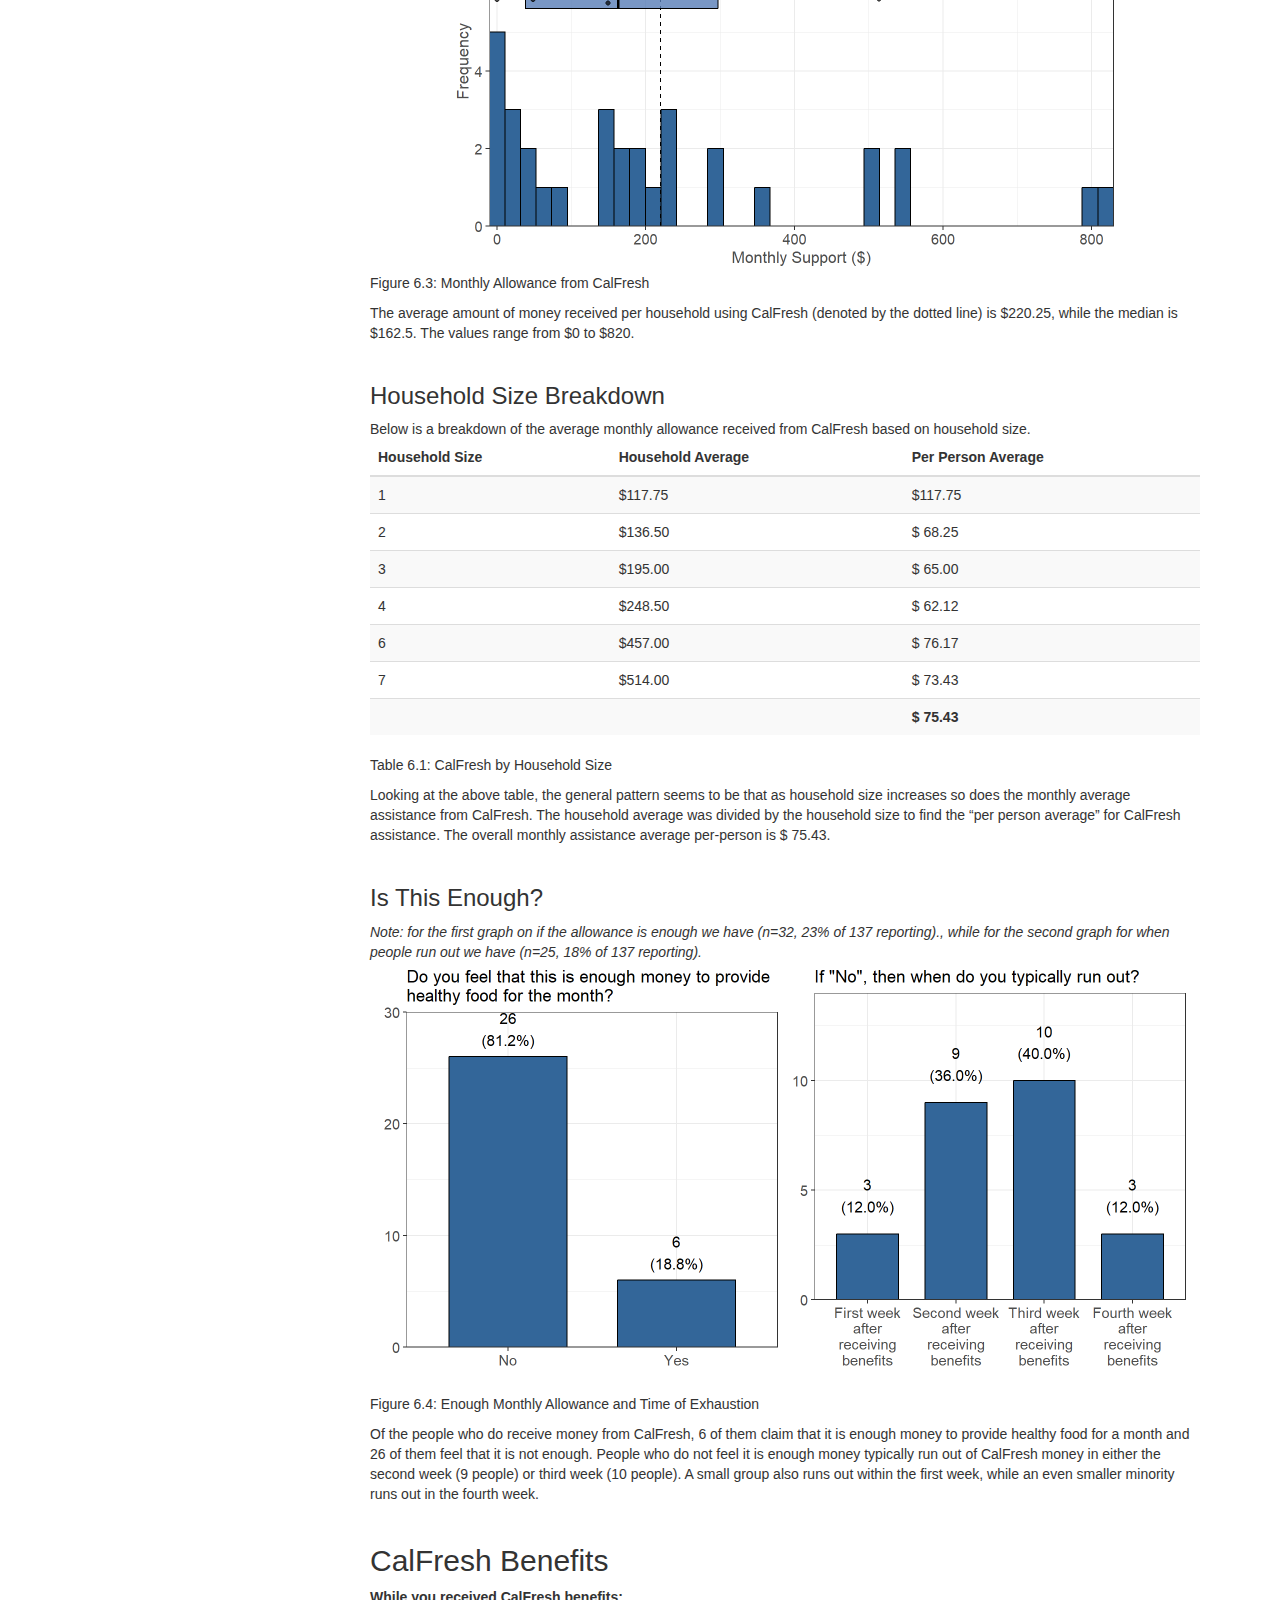
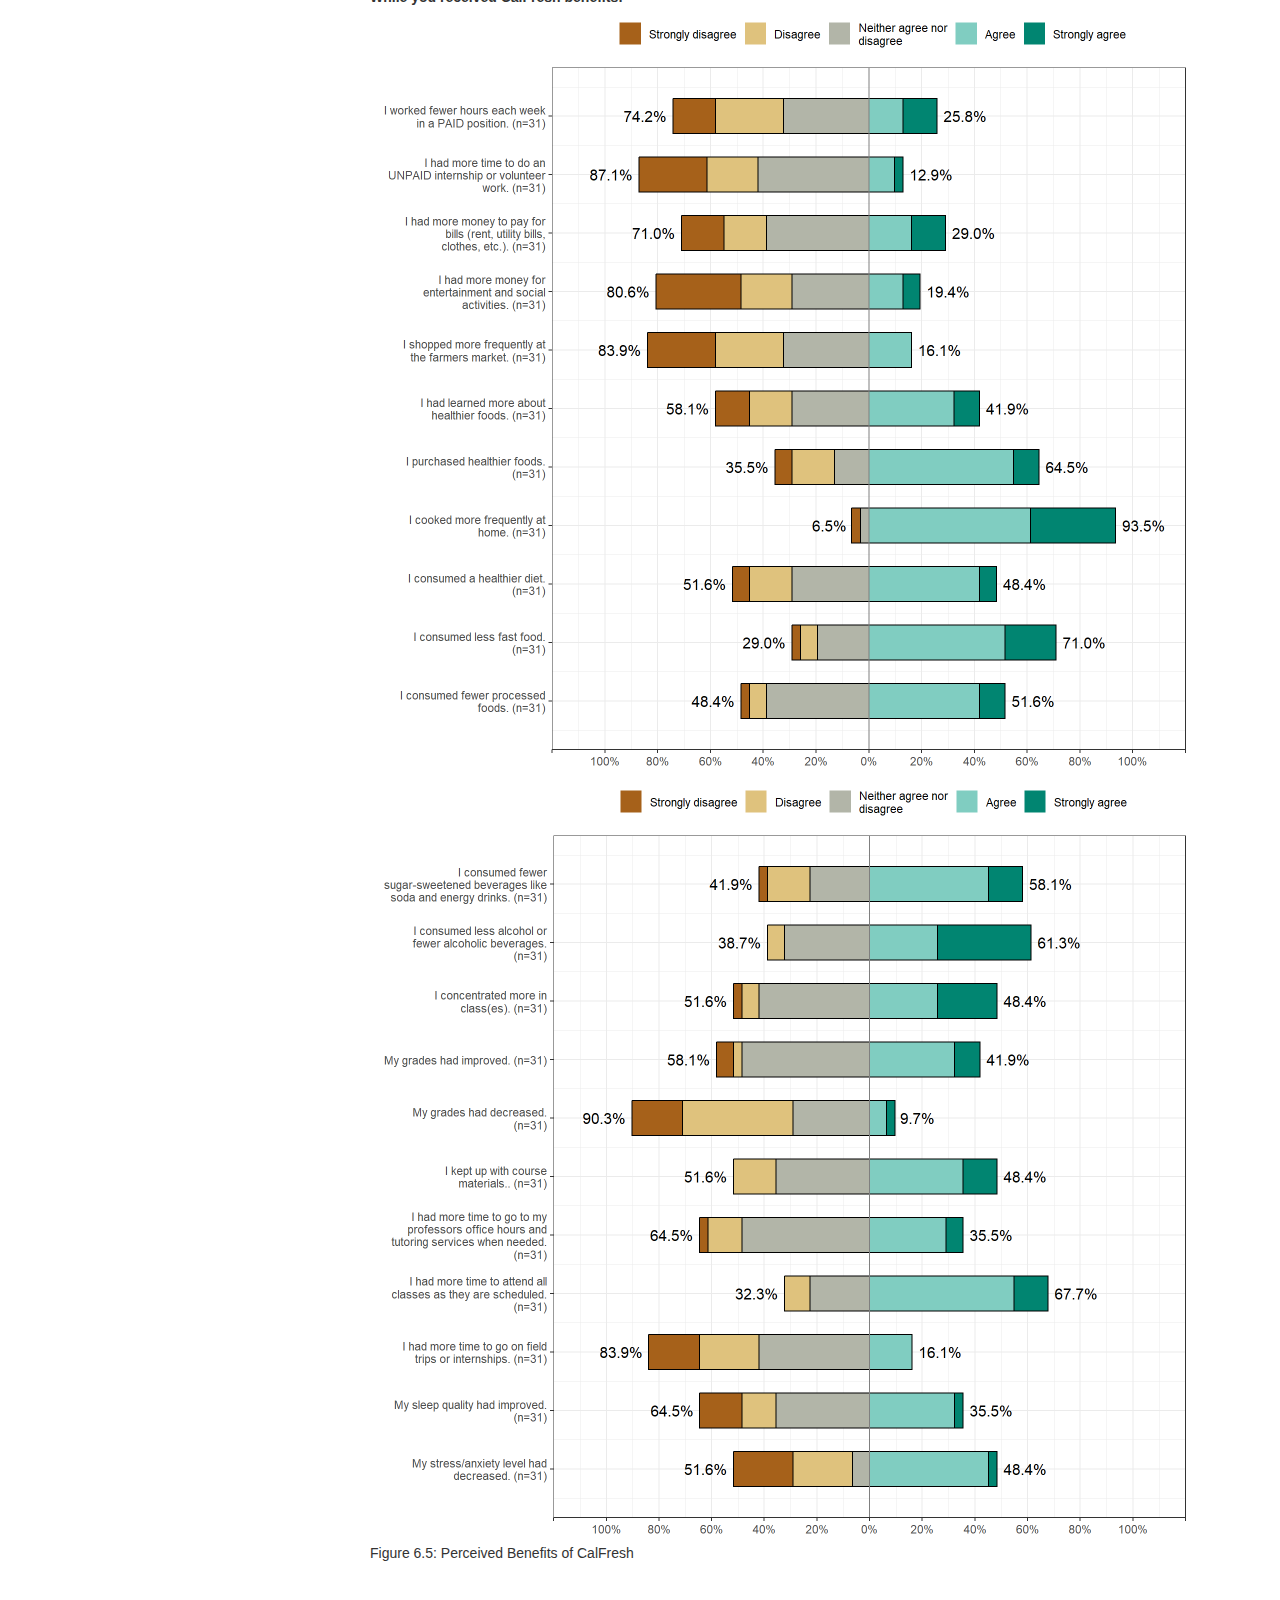
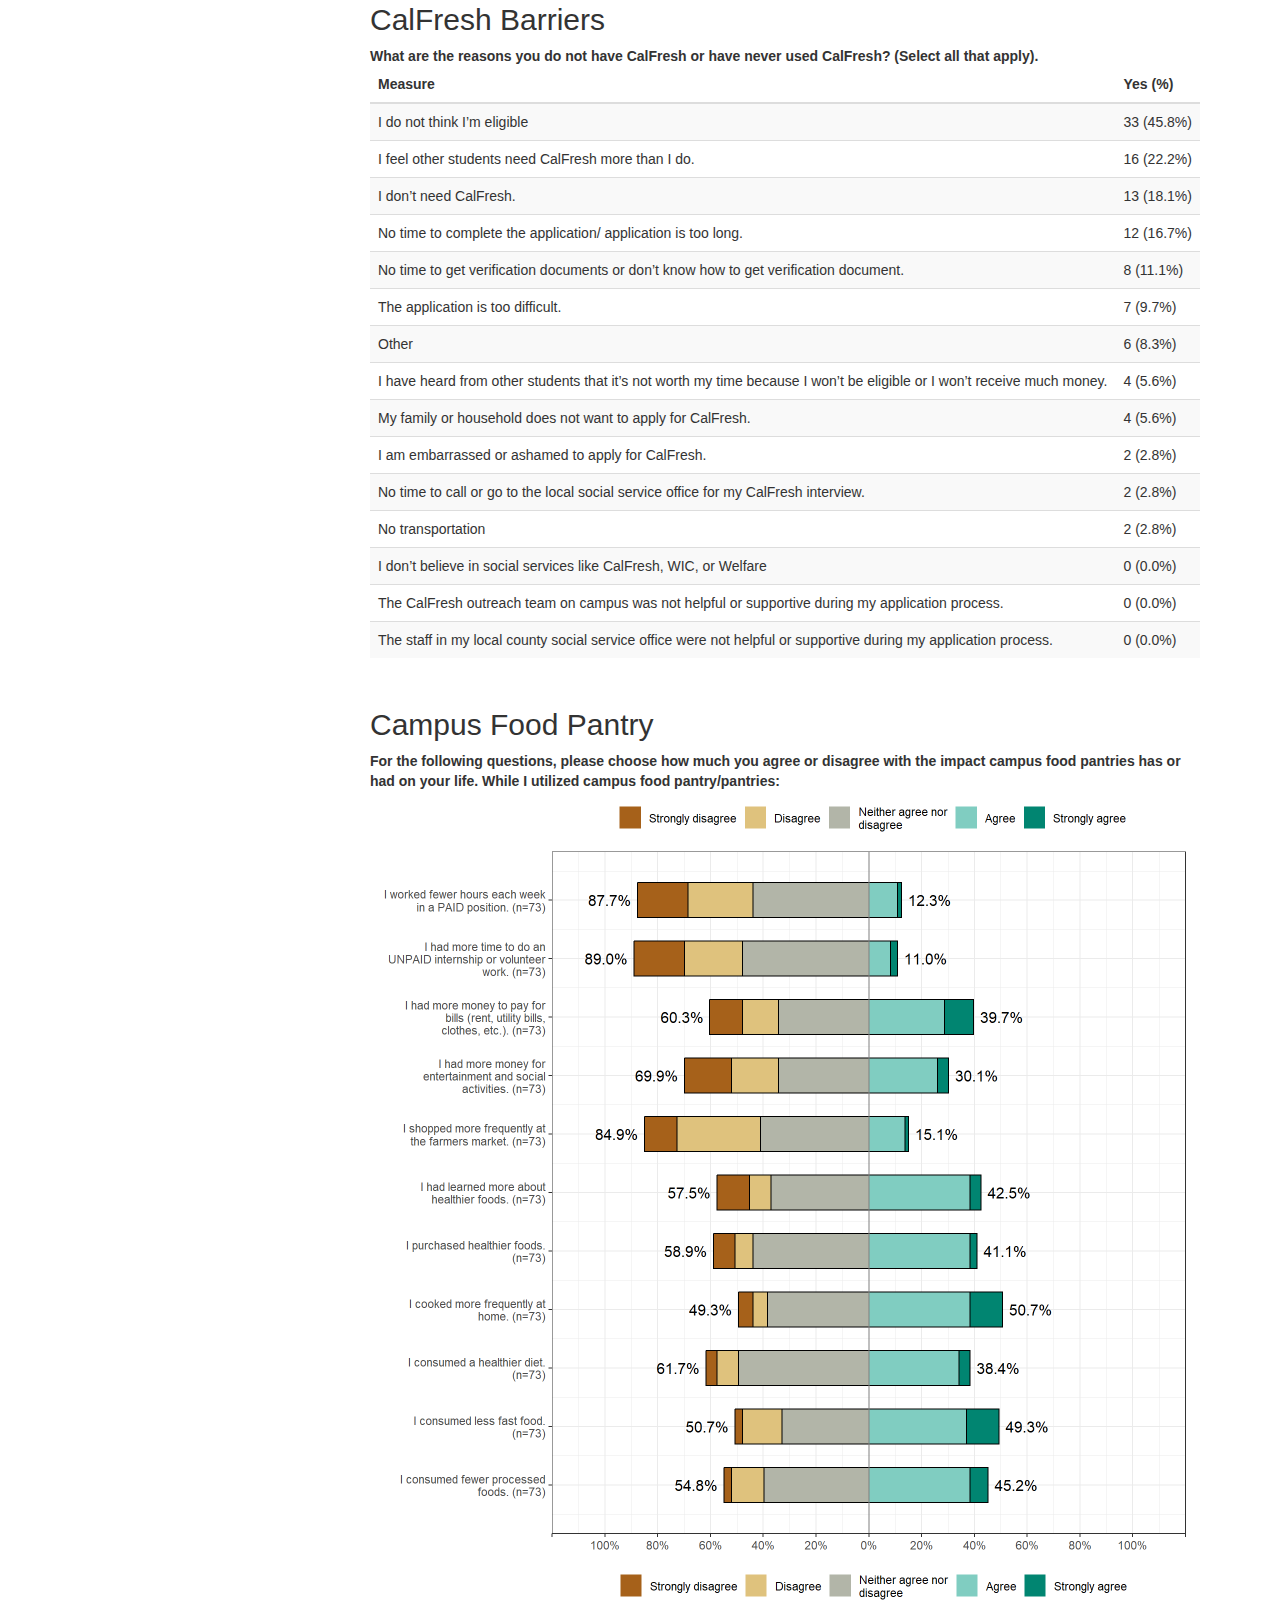
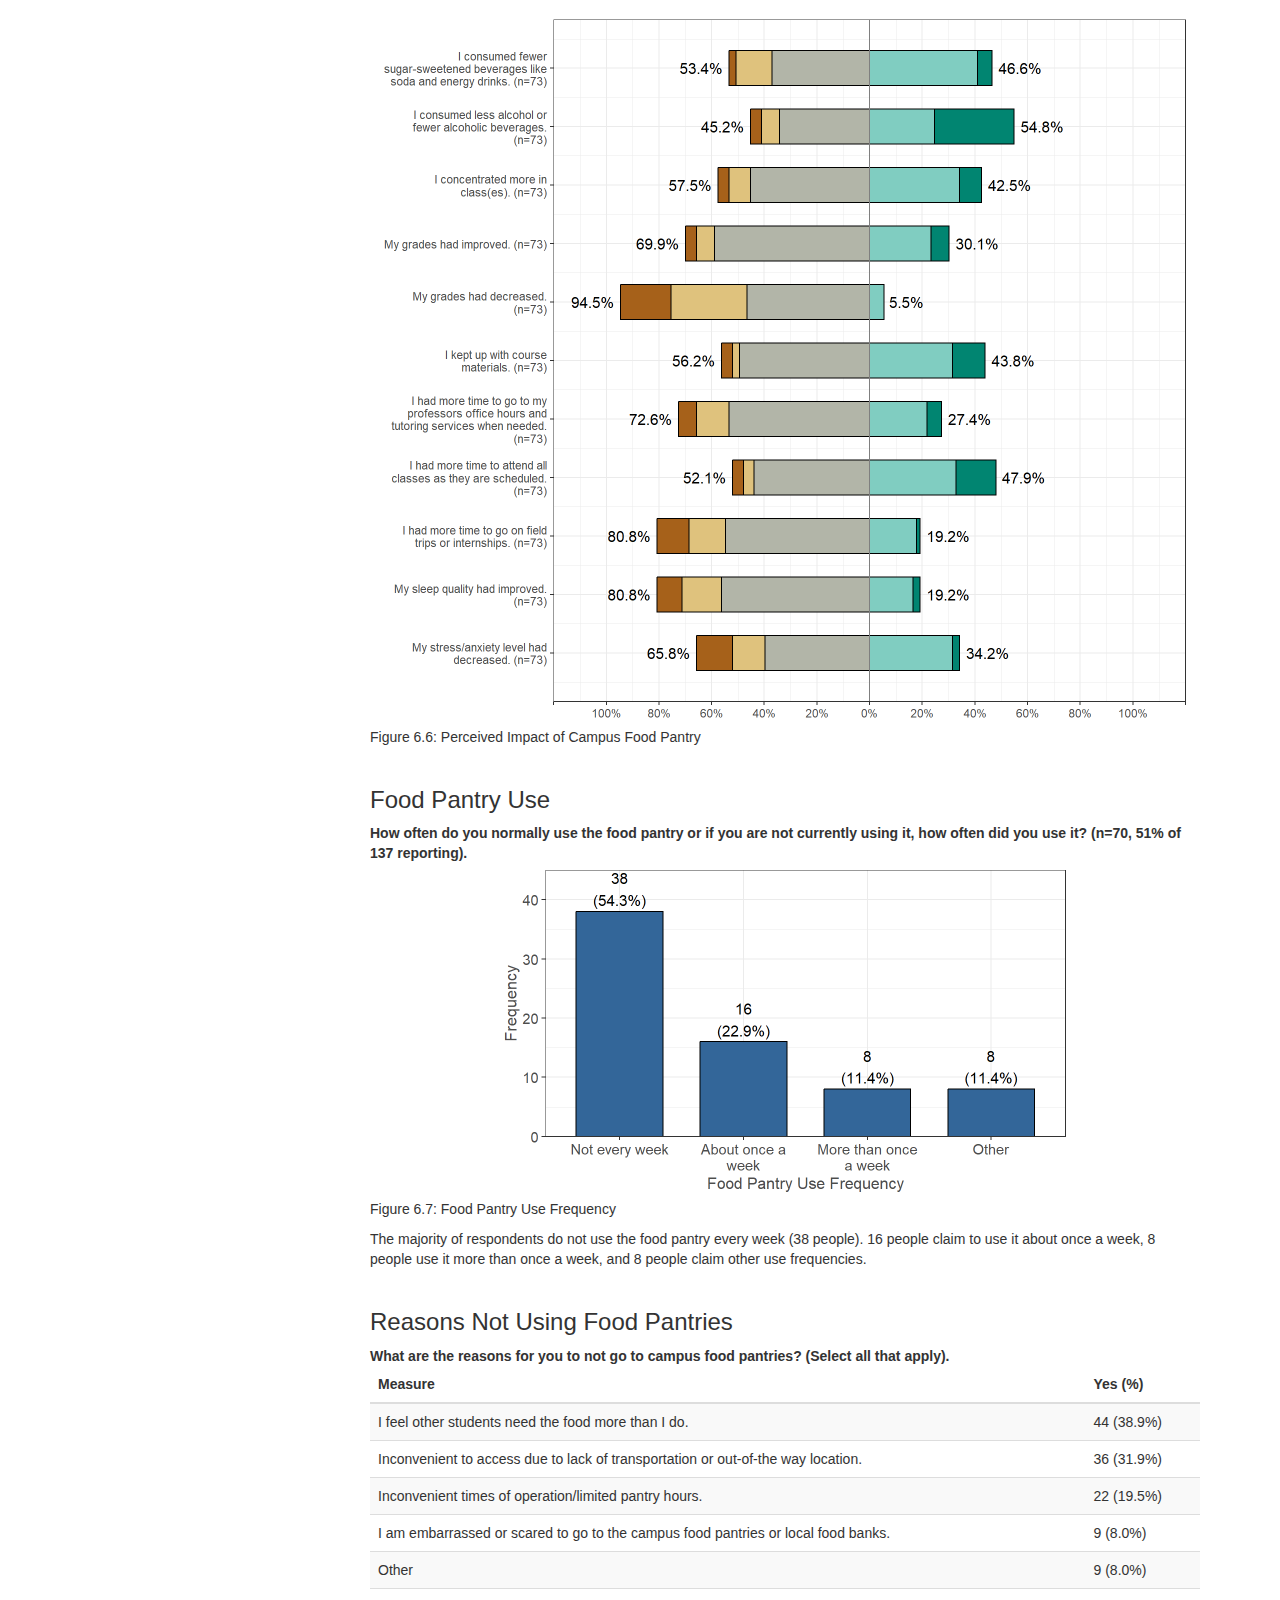
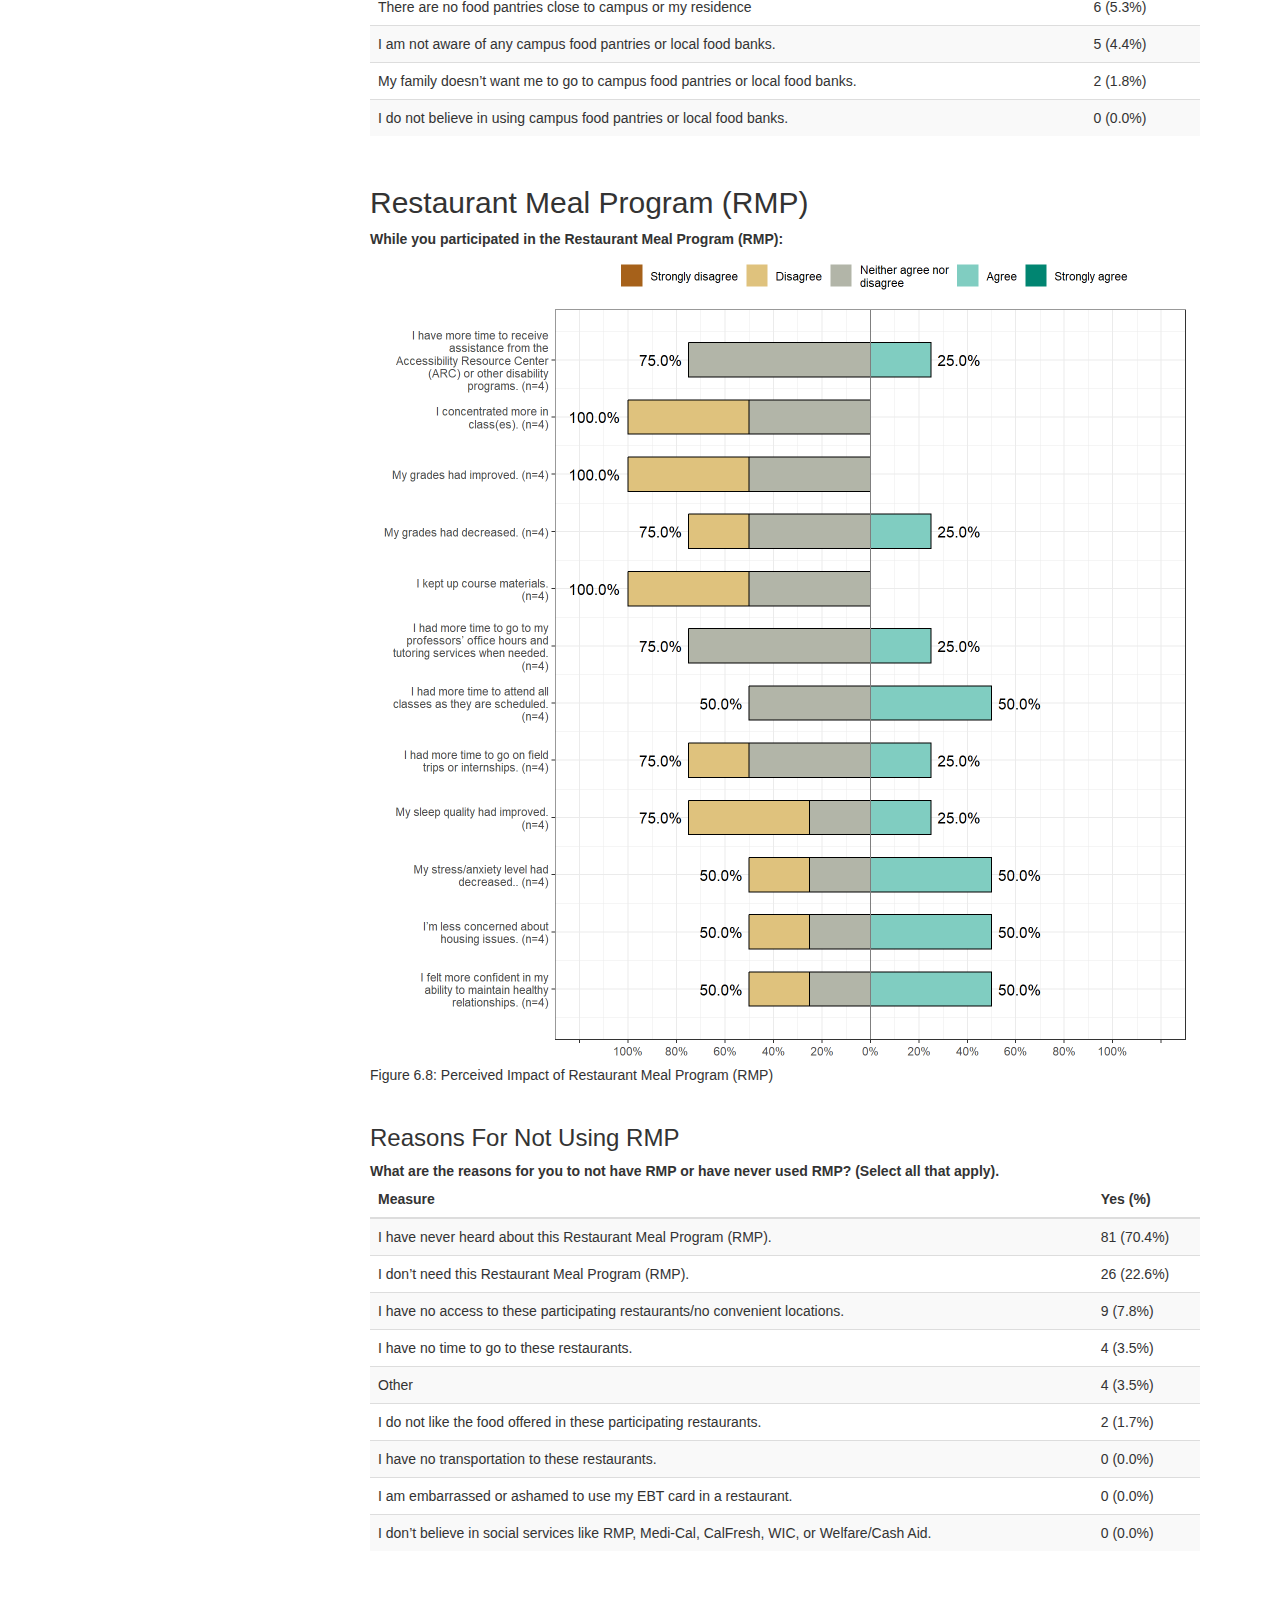
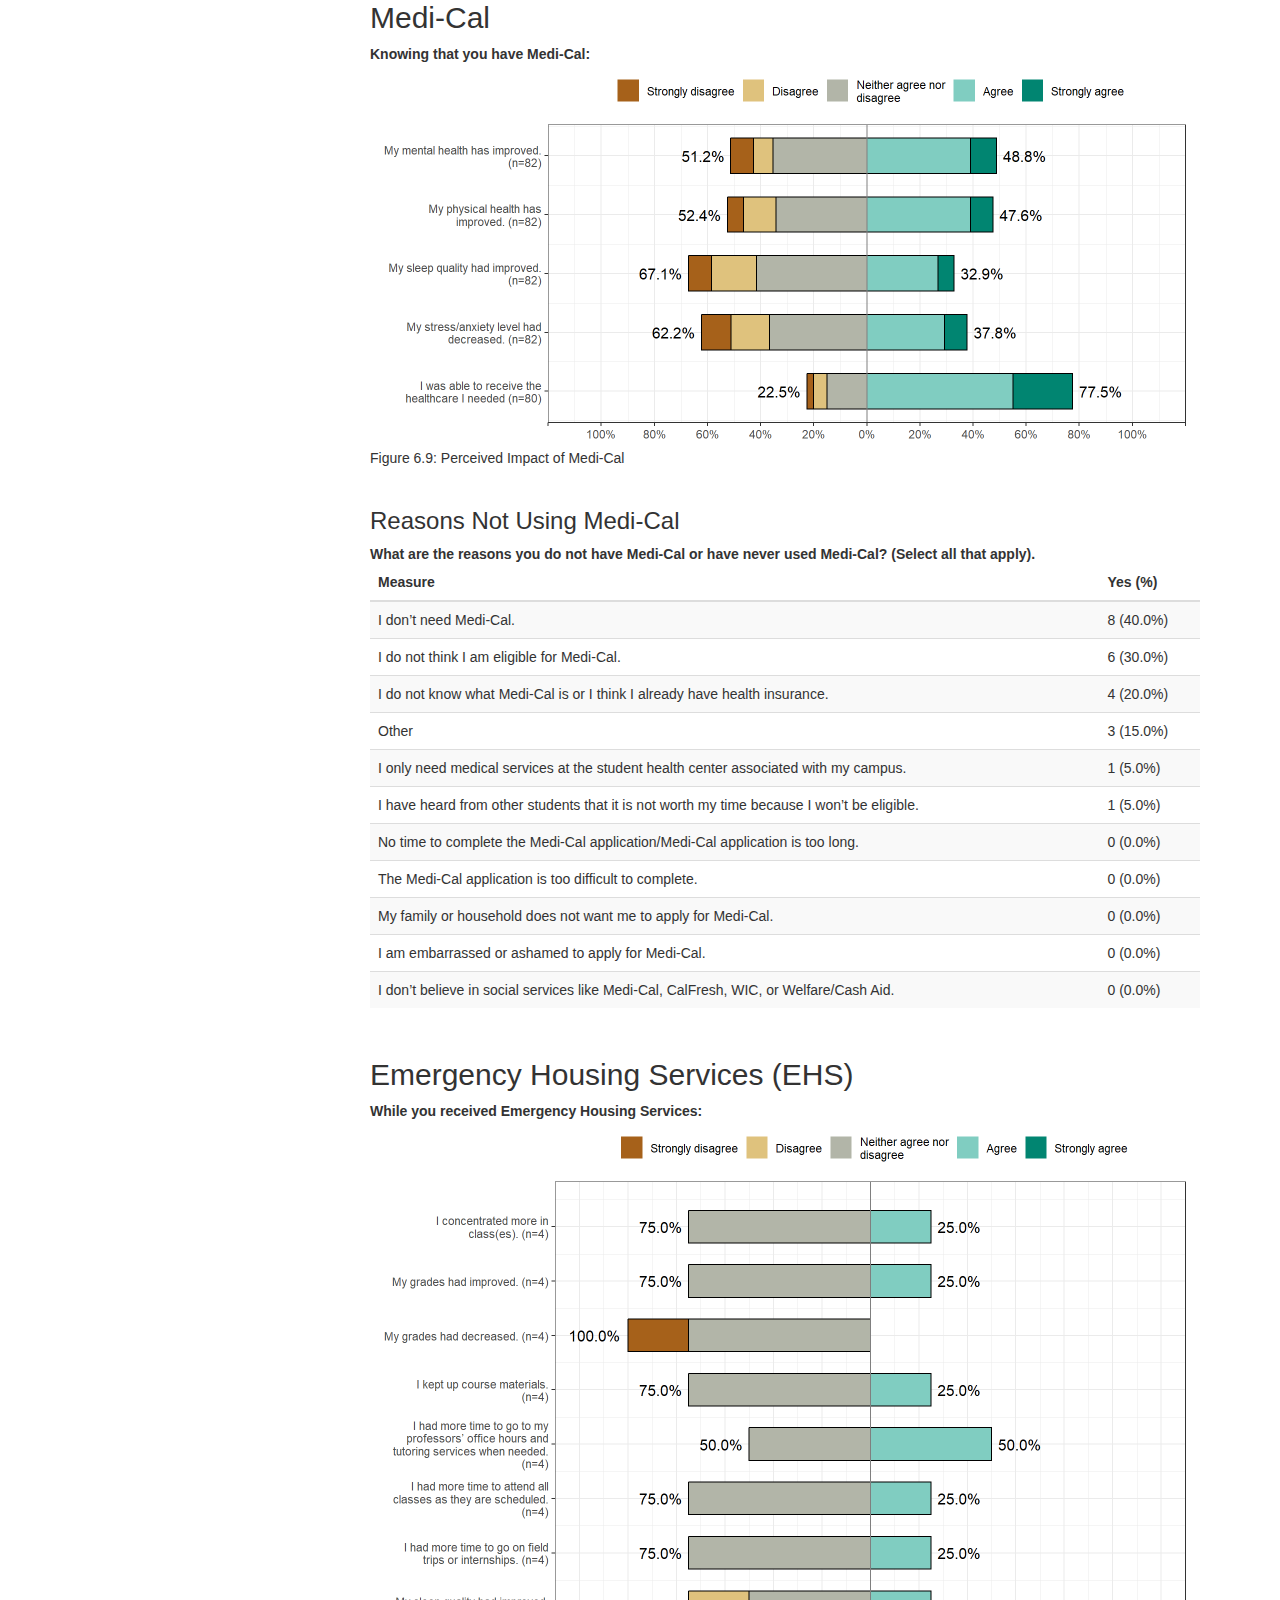
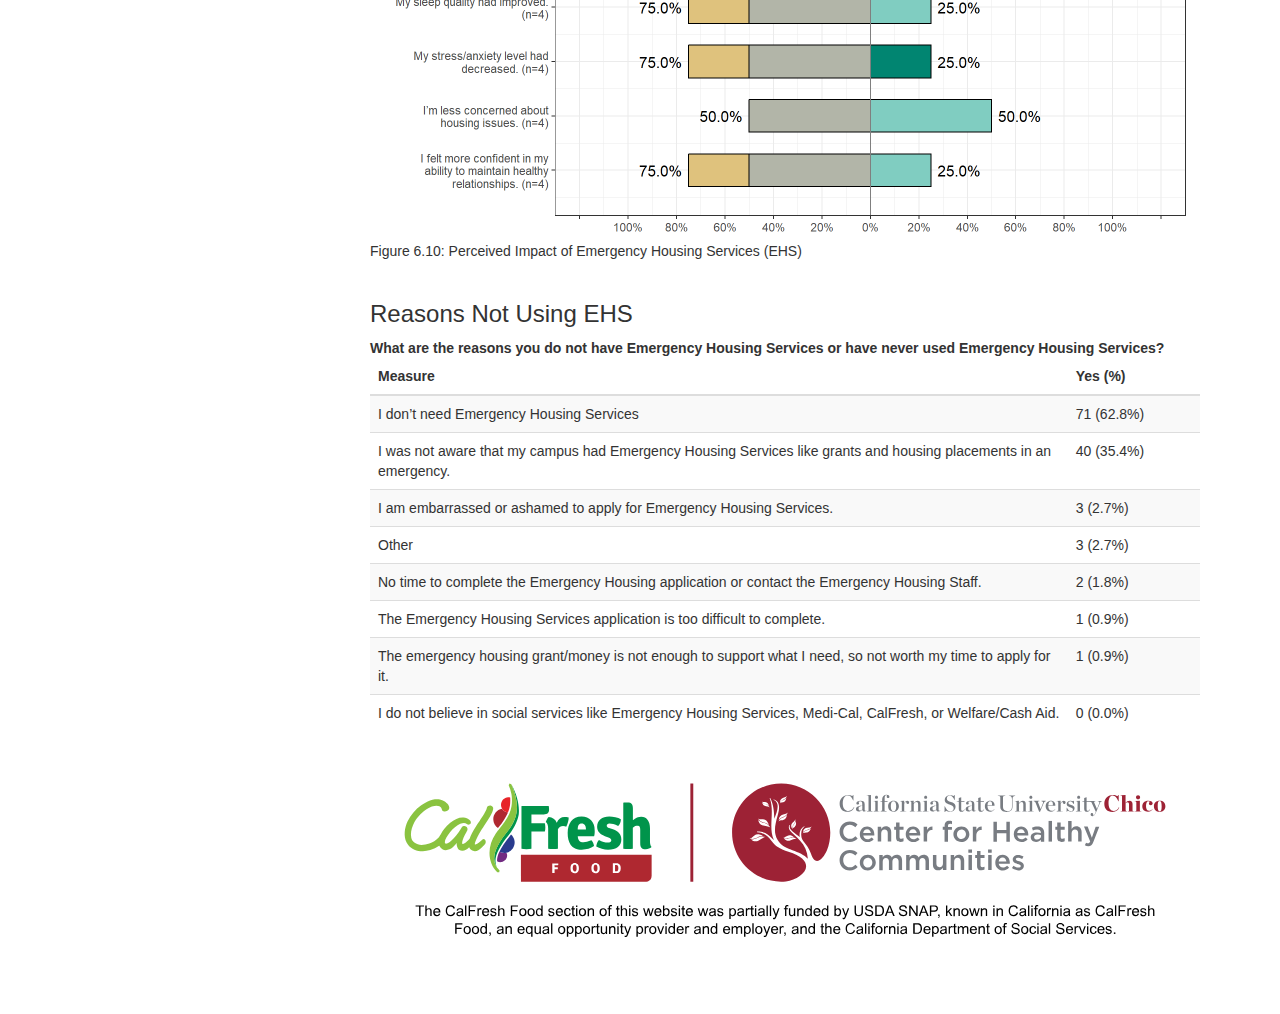
==== commit 738ac32e: "Updated CHC Logo" ====
--- a/Basic_Needs.html
+++ b/Basic_Needs.html
@@ -13,7 +13,7 @@
 
 <title>Basic Needs Programs and Services</title>
 
-<script src="site_libs/header-attrs-2.17/header-attrs.js"></script>
+<script src="site_libs/header-attrs-2.25/header-attrs.js"></script>
 <script src="site_libs/jquery-3.6.0/jquery-3.6.0.min.js"></script>
 <meta name="viewport" content="width=device-width, initial-scale=1" />
 <link href="site_libs/bootstrap-3.3.5/css/bootstrap.min.css" rel="stylesheet" />
@@ -29,14 +29,14 @@
        h6 {font-size: 12px;}
        code {color: inherit; background-color: rgba(0, 0, 0, 0.04);}
        pre:not([class]) { background-color: white }</style>
-<script src="site_libs/jqueryui-1.11.4/jquery-ui.min.js"></script>
+<script src="site_libs/jqueryui-1.13.2/jquery-ui.min.js"></script>
 <link href="site_libs/tocify-1.9.1/jquery.tocify.css" rel="stylesheet" />
 <script src="site_libs/tocify-1.9.1/jquery.tocify.js"></script>
 <script src="site_libs/navigation-1.1/tabsets.js"></script>
 <script src="site_libs/kePrint-0.0.1/kePrint.js"></script>
 <link href="site_libs/lightable-0.0.1/lightable.css" rel="stylesheet" />
-<link href="site_libs/font-awesome-5.1.0/css/all.css" rel="stylesheet" />
-<link href="site_libs/font-awesome-5.1.0/css/v4-shims.css" rel="stylesheet" />
+<link href="site_libs/font-awesome-6.4.2/css/all.min.css" rel="stylesheet" />
+<link href="site_libs/font-awesome-6.4.2/css/v4-shims.min.css" rel="stylesheet" />
 
 <style type="text/css">
   code{white-space: pre-wrap;}
@@ -408,26 +408,26 @@
 <h1>Impact</h1>
 <div id="calfresh-ebt" class="section level2">
 <h2>CalFresh EBT</h2>
-<p><em>Note: for the first graph on EBT application we have (n=30, 22%
-of 134 reporting)., and for the second graph on how many people are fed
-we have (n=26, 19% of 134 reporting).</em>
+<p><em>Note: for the first graph on EBT application we have (n=32, 23%
+of 137 reporting)., and for the second graph on how many people are fed
+we have (n=28, 20% of 137 reporting).</em>
 <img src="Basic_Needs_files/figure-html/unnamed-chunk-3-1.png" width="816" style="display: block; margin: auto;" />
 Figure 6.2: CalFresh EBT: Application &amp; Feeding</p>
 <p>That data indicates that the majority of people apply for CalFresh
-EBT as an individual (13 people) compared to 17 people applied with
+EBT as an individual (13 people) compared to 19 people applied with
 other people in their household. Similarly, the majority of people claim
-only 1 person is fed through the EBT card (8 people), 7 people claim to
+only 1 person is fed through the EBT card (8 people), 8 people claim to
 feed 2 people through the EBT card, and only a small amount of people
 claim to feed 5 or more people through the EBT card.</p>
 <p><br></p>
 <div id="monthly-calfresh-money" class="section level3">
 <h3>Monthly CalFresh Money</h3>
 <p><strong>How much money do you receive from CalFresh each month?
-(n=30, 22% of 134 reporting).</strong>
+(n=32, 23% of 137 reporting).</strong>
 <img src="Basic_Needs_files/figure-html/unnamed-chunk-4-1.png" width="672" style="display: block; margin: auto;" />
 Figure 6.3: Monthly Allowance from CalFresh</p>
 <p>The average amount of money received per household using CalFresh
-(denoted by the dotted line) is $211.57, while the median is $158. The
+(denoted by the dotted line) is $220.25, while the median is $162.5. The
 values range from $0 to $820.</p>
 <p><br></p>
 </div>
@@ -466,10 +466,10 @@
 2
 </td>
 <td style="text-align:left;">
-$132.57
-</td>
-<td style="text-align:left;">
-$ 66.28
+$136.50
+</td>
+<td style="text-align:left;">
+$ 68.25
 </td>
 </tr>
 <tr>
@@ -477,10 +477,10 @@
 3
 </td>
 <td style="text-align:left;">
-$ 24.00
-</td>
-<td style="text-align:left;">
-$ 8.00
+$195.00
+</td>
+<td style="text-align:left;">
+$ 65.00
 </td>
 </tr>
 <tr>
@@ -522,7 +522,7 @@
 <td style="text-align:left;font-weight: bold;">
 </td>
 <td style="text-align:left;font-weight: bold;">
-$ 67.01
+$ 75.43
 </td>
 </tr>
 </tbody>
@@ -532,17 +532,17 @@
 household size increases so does the monthly average assistance from
 CalFresh. The household average was divided by the household size to
 find the “per person average” for CalFresh assistance. The overall
-monthly assistance average per-person is $ 67.01.</p>
+monthly assistance average per-person is $ 75.43.</p>
 <p><br></p>
 </div>
 <div id="is-this-enough" class="section level3">
 <h3>Is This Enough?</h3>
 <p><em>Note: for the first graph on if the allowance is enough we have
-(n=30, 22% of 134 reporting)., while for the second graph for when
-people run out we have (n=25, 19% of 134 reporting).</em>
+(n=32, 23% of 137 reporting)., while for the second graph for when
+people run out we have (n=25, 18% of 137 reporting).</em>
 <img src="Basic_Needs_files/figure-html/unnamed-chunk-6-1.png" width="816" style="display: block; margin: auto;" />
 Figure 6.4: Enough Monthly Allowance and Time of Exhaustion</p>
-<p>Of the people who do receive money from CalFresh, 4 of them claim
+<p>Of the people who do receive money from CalFresh, 6 of them claim
 that it is enough money to provide healthy food for a month and 26 of
 them feel that it is not enough. People who do not feel it is enough
 money typically run out of CalFresh money in either the second week (9
@@ -580,7 +580,7 @@
 I do not think I’m eligible
 </td>
 <td style="text-align:left;">
-32 (45.1%)
+33 (45.8%)
 </td>
 </tr>
 <tr>
@@ -588,7 +588,7 @@
 I feel other students need CalFresh more than I do.
 </td>
 <td style="text-align:left;">
-16 (22.5%)
+16 (22.2%)
 </td>
 </tr>
 <tr>
@@ -596,7 +596,7 @@
 I don’t need CalFresh.
 </td>
 <td style="text-align:left;">
-13 (18.3%)
+13 (18.1%)
 </td>
 </tr>
 <tr>
@@ -604,7 +604,7 @@
 No time to complete the application/ application is too long.
 </td>
 <td style="text-align:left;">
-12 (16.9%)
+12 (16.7%)
 </td>
 </tr>
 <tr>
@@ -613,7 +613,7 @@
 verification document.
 </td>
 <td style="text-align:left;">
-8 (11.3%)
+8 (11.1%)
 </td>
 </tr>
 <tr>
@@ -621,7 +621,7 @@
 The application is too difficult.
 </td>
 <td style="text-align:left;">
-7 (9.9%)
+7 (9.7%)
 </td>
 </tr>
 <tr>
@@ -629,7 +629,7 @@
 Other
 </td>
 <td style="text-align:left;">
-6 (8.5%)
+6 (8.3%)
 </td>
 </tr>
 <tr>
@@ -715,11 +715,11 @@
 <div id="food-pantry-use" class="section level3">
 <h3>Food Pantry Use</h3>
 <p><strong>How often do you normally use the food pantry or if you are
-not currently using it, how often did you use it? (n=68, 51% of 134
+not currently using it, how often did you use it? (n=70, 51% of 137
 reporting).</strong>
 <img src="Basic_Needs_files/figure-html/unnamed-chunk-10-1.png" width="576" style="display: block; margin: auto;" />
 Figure 6.7: Food Pantry Use Frequency</p>
-<p>The majority of respondents do not use the food pantry every week (36
+<p>The majority of respondents do not use the food pantry every week (38
 people). 16 people claim to use it about once a week, 8 people use it
 more than once a week, and 8 people claim other use frequencies.</p>
 <p><br></p>
@@ -745,7 +745,7 @@
 I feel other students need the food more than I do.
 </td>
 <td style="text-align:left;">
-40 (36.7%)
+44 (38.9%)
 </td>
 </tr>
 <tr>
@@ -754,7 +754,7 @@
 location.
 </td>
 <td style="text-align:left;">
-36 (33.0%)
+36 (31.9%)
 </td>
 </tr>
 <tr>
@@ -762,7 +762,7 @@
 Inconvenient times of operation/limited pantry hours.
 </td>
 <td style="text-align:left;">
-22 (20.2%)
+22 (19.5%)
 </td>
 </tr>
 <tr>
@@ -771,7 +771,7 @@
 food banks.
 </td>
 <td style="text-align:left;">
-9 (8.3%)
+9 (8.0%)
 </td>
 </tr>
 <tr>
@@ -779,7 +779,7 @@
 Other
 </td>
 <td style="text-align:left;">
-9 (8.3%)
+9 (8.0%)
 </td>
 </tr>
 <tr>
@@ -787,7 +787,7 @@
 There are no food pantries close to campus or my residence
 </td>
 <td style="text-align:left;">
-6 (5.5%)
+6 (5.3%)
 </td>
 </tr>
 <tr>
@@ -795,7 +795,7 @@
 I am not aware of any campus food pantries or local food banks.
 </td>
 <td style="text-align:left;">
-4 (3.7%)
+5 (4.4%)
 </td>
 </tr>
 <tr>
@@ -848,7 +848,7 @@
 I have never heard about this Restaurant Meal Program (RMP).
 </td>
 <td style="text-align:left;">
-79 (71.2%)
+81 (70.4%)
 </td>
 </tr>
 <tr>
@@ -856,7 +856,7 @@
 I don’t need this Restaurant Meal Program (RMP).
 </td>
 <td style="text-align:left;">
-24 (21.6%)
+26 (22.6%)
 </td>
 </tr>
 <tr>
@@ -865,7 +865,7 @@
 locations.
 </td>
 <td style="text-align:left;">
-9 (8.1%)
+9 (7.8%)
 </td>
 </tr>
 <tr>
@@ -873,7 +873,7 @@
 I have no time to go to these restaurants.
 </td>
 <td style="text-align:left;">
-4 (3.6%)
+4 (3.5%)
 </td>
 </tr>
 <tr>
@@ -881,7 +881,7 @@
 Other
 </td>
 <td style="text-align:left;">
-4 (3.6%)
+4 (3.5%)
 </td>
 </tr>
 <tr>
@@ -889,7 +889,7 @@
 I do not like the food offered in these participating restaurants.
 </td>
 <td style="text-align:left;">
-2 (1.8%)
+2 (1.7%)
 </td>
 </tr>
 <tr>
@@ -1069,7 +1069,7 @@
 I don’t need Emergency Housing Services
 </td>
 <td style="text-align:left;width: 3.5cm; ">
-68 (62.4%)
+71 (62.8%)
 </td>
 </tr>
 <tr>
@@ -1078,7 +1078,7 @@
 grants and housing placements in an emergency.
 </td>
 <td style="text-align:left;width: 3.5cm; ">
-38 (34.9%)
+40 (35.4%)
 </td>
 </tr>
 <tr>
@@ -1086,7 +1086,7 @@
 I am embarrassed or ashamed to apply for Emergency Housing Services.
 </td>
 <td style="text-align:left;width: 3.5cm; ">
-3 (2.8%)
+3 (2.7%)
 </td>
 </tr>
 <tr>
@@ -1094,7 +1094,7 @@
 Other
 </td>
 <td style="text-align:left;width: 3.5cm; ">
-3 (2.8%)
+3 (2.7%)
 </td>
 </tr>
 <tr>
@@ -1138,9 +1138,952 @@
 </div>
 </div>
 
-<br>
-
-<img src="CHC_Logo.png", style="width:870px">
+<?xml version="1.0" encoding="utf-8"?>
+<!-- Generator: Adobe Illustrator 28.3.0, SVG Export Plug-In . SVG Version: 6.00 Build 0)  -->
+<svg version="1.1" id="Layer_1" xmlns="http://www.w3.org/2000/svg" xmlns:xlink="http://www.w3.org/1999/xlink" x="0px" y="0px"
+	 viewBox="0 0 1200 316" style="enable-background:new 0 0 1200 316;" xml:space="preserve">
+<style type="text/css">
+	.st0{fill:#AF2830;}
+	.st1{fill:#8AC340;}
+	.st2{fill:#00944B;}
+	.st3{fill:none;}
+	.st4{fill:#722B82;}
+	.st5{fill:#E72429;}
+	.st6{fill:#2A3B8E;}
+	.st7{fill:#FFFFFF;}
+	.st8{fill:#9D2235;}
+	.st9{fill:#787C82;}
+</style>
+<g>
+	<g>
+		<g>
+			<path class="st0" d="M396.9,189c7.4,0,10.3-3.5,10.3-9.5c0-6,0-29.4,0-29.4h-189V189C218.2,189,389.5,189,396.9,189z"/>
+			<path class="st1" d="M162.6,127.9c-1.7,1.7-2.4,2.4-3.7,3.4c-1.2,1-2.3,1.8-3.3,2.5c-1,0.6-1.7,1-2.3,1.2
+				c-0.7,0.3-1.1,0.3-1.3,0.3c-0.1,0-0.2,0-0.3,0c0-0.1-0.1-0.3-0.1-0.6c0-0.4,0-1.3,0.7-3.4c0.7-2.1,1.8-4.6,3.2-7.5
+				c1.4-2.9,3.3-6.2,5.7-9.9c0.8-1.2,1.6-2.5,2.5-3.8c0.9-1.3,1.7-2.6,2.5-3.8c2.8-4.1,5.3-8.1,7.6-11.8c2.3-3.8,3.7-7.3,4.3-10.5
+				c0.2-1.2-0.1-2.4-0.8-3.4c-0.8-1-1.8-1.7-3-1.9c-1.3-0.2-2.5,0.1-3.5,0.8c-1.1,0.7-1.7,1.7-1.9,2.9c-0.2,1-0.6,2.3-1.3,3.7
+				c-0.7,1.5-1.6,3.1-2.5,4.7c-1,1.7-2,3.4-3.2,5.1c-1.2,1.8-2.3,3.5-3.4,5.2c-0.9,1.3-1.8,2.6-2.6,3.9c-0.8,1.2-1.7,2.5-2.5,3.9
+				c-4.6,7.2-7.7,13.3-9.4,17.9c-1.3,1.4-2.6,2.7-4,3.9c-2,1.9-3.6,3.1-4.7,3.5c-1.3,0.5-1.7,0.5-1.7,0.5c0,0-0.2-0.2-0.3-1
+				c-0.1-0.8,0-2,0.3-3.4c0.3-1.5,0.9-3.4,1.9-5.7c0.9-2.3,2.4-5,4.2-8c0,0,0-0.1,0-0.1c0.1-0.3,0.3-0.6,0.6-1
+				c0.7-1.1,0.9-2.3,0.6-3.5c-0.3-1.2-1-2.2-2.1-2.9c-1.1-0.7-2.3-0.9-3.5-0.6c-1.2,0.3-2.2,1-2.8,2.1c-0.2,0.2-0.3,0.4-0.4,0.6
+				c-0.1,0.2-0.3,0.4-0.4,0.7c-2.3,3.8-4.7,7.2-7.1,10.1c-2.4,2.9-4.7,5.4-6.8,7.3c-2.1,1.9-3.9,3.3-5.5,4.1
+				c-1.4,0.7-2.4,0.9-3.1,0.5c-0.1-0.1-0.3-0.2-0.7-0.7c-0.1-0.1-0.3-0.6-0.2-1.9c0.1-1.2,0.5-2.6,1.2-4.3c0.1-0.1,0.1-0.2,0.2-0.3
+				c0.2-0.4,0.5-0.9,0.6-1.4c0.1-0.1,0.1-0.2,0.2-0.3c1.3-2.5,3.1-5.1,5.2-7.6c2.1-2.6,4.5-5,7.1-7.1c2.6-2.2,5.1-3.8,7.7-5
+				c4-1.8,7.1-1.8,9.5,0.1c1.1,0.9,2.1,1.2,3.1,1c1-0.2,1.7-0.6,2.2-1.3c0.5-0.7,0.6-1.6,0.5-2.6c-0.1-1-0.7-2-1.8-2.8
+				c-2.5-2-5.4-3.2-8.7-3.5c-3.3-0.3-6.8,0.4-10.4,2c-3.2,1.4-6.3,3.4-9.3,5.9c-3,2.5-5.7,5.3-8.1,8.3c-2.1,2.7-3.9,5.4-5.3,8.3
+				c-0.2,0.3-0.4,0.6-0.6,0.9c-0.4,0.7-0.8,1.4-1.3,2.1c-0.4,0.7-0.9,1.3-1.4,1.9c-1.7,1.8-3.7,3.5-6,4.9c-2.3,1.4-4.7,2.5-7.1,3.4
+				c-1.8,0.6-3.7,1.1-5.6,1.4c-1.9,0.4-3.8,0.5-5.7,0.5c-1.9-0.1-3.7-0.4-5.4-0.9c-1.7-0.5-3.4-1.4-5-2.6c-2.3-1.7-3.8-3.9-4.4-6.8
+				c-0.6-2.9-0.7-6-0.2-9.1c0.5-3.2,1.4-6.4,2.8-9.4c1.3-3.1,2.7-5.7,4.2-7.9c2.6-3.7,5.6-7.2,8.8-10c3.3-2.9,9.2-6.8,14.1-8.7
+				c4.5-1.7,8.3-1.9,11-0.4c2.3,1.3,3.3,3.4,3.5,4.5c0.4,1.7,1.6,2.8,3.5,3c2.7,0.3,6-1.5,6.9-3.6c1.7-4.1-2.4-8.6-6.8-11.4
+				c-1.9-1.2-4.1-2.1-6.4-2.5c-2.4-0.4-4.9-0.5-7.3-0.1c-2.4,0.4-4.7,0.9-7,1.8c-2.3,0.8-4.5,1.9-6.7,3.1c-2.1,1.2-4.1,2.5-6,3.8
+				c-4.2,3-8,6.4-11.3,10.3c-3.4,3.9-6.2,8.2-8.4,12.8c-1.1,2.3-2.1,4.8-2.8,7.4c-0.8,2.7-1.2,5.3-1.4,8c-0.2,2.7-0.1,5.3,0.3,8
+				c0.4,2.7,1.3,5.2,2.6,7.6c2,3.7,4.8,6.5,8.4,8.5c3.6,2,7.4,3.2,11.4,3.6c1.2,0.1,2.4,0.2,3.6,0.2c3.5,0,7.1-0.6,10.6-1.7
+				c4.7-1.5,9-3.6,12.9-6.2c0.1,0,0.1-0.1,0.2-0.1c0.1,0.1,0.1,0.3,0.2,0.4c0.9,1.9,2.4,3.5,4.3,4.6c1.4,0.9,3.1,1.4,4.9,1.4
+				c1.8,0,3.6-0.4,5.3-1.2c1.7-0.9,3.3-2,4.8-3.2c1.5-1.3,2.9-2.7,4.2-4.3c0.5-0.6,1-1.2,1.4-1.8c0,0.5,0,0.9,0,1.4
+				c0.1,1.4,0.3,2.7,0.6,3.8c0.3,1.1,0.7,2,1.2,2.9c0.5,0.9,1,1.4,1.5,1.7c1.7,1,3.3,1.6,4.8,1.6c0.1,0,0.2,0,0.3,0
+				c1.7,0,3.4-0.5,5-1.4c1.6-0.9,3.2-2.1,4.7-3.6c0.3,0.8,0.7,1.5,1.2,2.1c0.7,0.8,1.4,1.4,2.1,1.9c0.8,0.5,1.6,0.8,2.3,1.1
+				c0.8,0.3,1.7,0.5,2.6,0.5c0.1,0,0.1,0,0.2,0c1.5,0,3.2-0.5,4.8-1.5c1.7-1,3.4-2.3,5-3.9c1.6-1.5,2.5-2.5,4.8-5.2
+				C169.2,130.7,165.5,125,162.6,127.9z"/>
+			<g>
+				<path class="st2" d="M233.4,91.7v7.1v5.7h19.4c0.5,1.8,0.7,3.8,0.7,6s-0.2,4.1-0.7,6h-19.4v25c-1.9,0.4-4.3,0.5-7.2,0.5
+					c-2.9,0-5.3-0.2-7.2-0.5V80l0.6-0.5h38.8c0.4,1.5,0.5,3.4,0.5,5.6c0,2.3-0.6,3.9-1.9,5c-1.2,1.1-3.2,1.6-5.9,1.6H233.4z"/>
+				<path class="st2" d="M254.2,102.6c0.3-1.2,0.9-2.6,1.7-4c0.8-1.5,1.7-2.6,2.5-3.2c5.6,0.4,9.4,3.2,11.6,8.2
+					c2.3-5.4,6.1-8.2,11.3-8.2c1.6,0,3.6,0.2,6,0.7c0,1.9-0.3,4.1-1,6.7c-0.6,2.6-1.5,4.8-2.6,6.6c-1-0.4-2.6-0.7-4.6-0.9
+					c-3,0-5.5,1.5-7.4,4.6v28.2c-2,0.4-4.3,0.5-7,0.5c-2.7,0-5.1-0.2-7.1-0.5v-29.3C257.6,107.5,256.5,104.4,254.2,102.6z"/>
+				<path class="st2" d="M324,123.3h-23.6c0.1,2.7,0.8,4.8,2.1,6.3c1.3,1.5,3.3,2.2,6.2,2.2c1.4,0,3.1-0.2,5-0.6
+					c1.9-0.4,4.1-1.1,6.5-2c2,2.1,3.2,4.8,3.7,8.3c-4.8,3.4-10.7,5.2-17.8,5.2c-3.8,0-7-0.6-9.6-1.8c-2.6-1.2-4.7-2.9-6.3-5.1
+					c-1.6-2.2-2.7-4.7-3.4-7.7c-0.7-3-1-6.2-1-9.7c0-3.4,0.4-6.5,1.2-9.4c0.8-2.9,2.1-5.4,3.7-7.5c1.7-2.1,3.8-3.8,6.3-5
+					c2.6-1.2,5.6-1.8,9-1.8c2.9,0,5.5,0.5,7.8,1.4c2.3,1,4.3,2.3,5.9,4c1.6,1.7,2.9,3.7,3.8,6.1c0.9,2.4,1.3,4.9,1.3,7.7
+					C325.1,117.7,324.8,120.8,324,123.3z M300.3,113.5h11.9v-1c0-2.2-0.5-4.1-1.5-5.5c-1-1.4-2.5-2.2-4.5-2.2c-1.9,0-3.3,0.7-4.3,2
+					S300.4,110.4,300.3,113.5z"/>
+				<path class="st2" d="M327.1,138.2c0.1-1.6,0.5-3.3,1.2-5.2c0.8-1.9,1.6-3.4,2.7-4.4c4.8,2.5,9,3.8,12.6,3.8c1.7,0,3-0.3,3.9-0.9
+					c0.9-0.6,1.4-1.3,1.4-2.3c0-1.8-1.4-3.2-4.2-4.1l-5-1.9c-7.5-2.8-11.3-7.3-11.3-13.6c0-4.6,1.6-8.2,4.8-10.9
+					c3.2-2.7,7.4-4,12.8-4c2.7,0,5.6,0.4,8.8,1.1c3.2,0.8,5.8,1.6,7.9,2.7c0.1,1.7-0.2,3.6-1,5.6c-0.8,2-1.8,3.5-2.9,4.3
+					c-5.1-2.3-9.3-3.4-12.7-3.4c-1.2,0-2.1,0.3-2.8,0.8c-0.6,0.5-1,1.2-1,2.1c0,1.4,1.1,2.6,3.4,3.4l5.6,2c8,2.8,12.1,7.7,12.1,14.6
+					c0,4.5-1.7,8.1-5,10.8s-8.1,4-14.2,4C338,142.7,332.3,141.2,327.1,138.2z"/>
+				<path class="st2" d="M404.8,111.4V130c0,4,0.7,7,2.3,8.9c-2.3,2-5,3.1-8.3,3.1c-3.1,0-5.3-0.7-6.4-2.2c-1.1-1.4-1.7-3.6-1.7-6.6
+					V114c0-2.1-0.3-3.6-0.8-4.6c-0.6-1-1.6-1.5-3.2-1.5c-0.9,0-2,0.2-3.1,0.7c-1.2,0.5-2.4,1.3-3.6,2.4v30.2c-2,0.4-4.3,0.5-6.9,0.5
+					c-2.6,0-4.9-0.2-6.9-0.5v-66l0.6-0.6h5.6c2.9,0,4.9,0.6,6,1.9c1.1,1.3,1.7,3.5,1.7,6.6v17.1c4-3.3,8.1-5,12.1-5
+					c4,0,7.1,1.5,9.3,4.4C403.7,102.6,404.8,106.5,404.8,111.4z"/>
+			</g>
+			<g>
+				<path class="st3" d="M204.1,61.5c0.1,0.4,0.2,0.9,0.3,1.5C204.3,62.5,204.2,62,204.1,61.5z"/>
+				<path class="st3" d="M185.3,114.4c0.5-0.6,0.9-1.2,1.4-1.9c-1.2,1.5-2.3,2.9-3.3,4.3C184,116,184.6,115.2,185.3,114.4z"/>
+				<path class="st4" d="M187,145.8c-2.4,5.2-3.5,9.7-3.3,13.5c1.8,1.1,4,1.6,6.3,1.3c5.3-0.7,9-5.5,8.2-10.8c-0.1-1-0.5-2-0.9-2.8
+					c-0.4,0.1-0.9,0.2-1.3,0.3C192.8,147.8,189.7,147.2,187,145.8z"/>
+				<path class="st0" d="M199.5,88.9c-3.6-0.2-6.8-2.3-8.6-5.3c-7.5,1.4-13,8.1-12.6,15.8c0.2,5,2.8,9.4,6.7,12.1
+					c3.8-4.4,10.1-12.6,14.2-21.8C199.3,89.4,199.4,89.1,199.5,88.9z"/>
+				<path class="st5" d="M199.5,88.9c3.4-8,3.6-16.1,3.2-21.5c-1-0.3-2-0.4-3-0.4c-5.9,0.2-10.5,5.4-10.3,11.4
+					c0.1,1.9,0.7,3.6,1.6,5.2C192.7,86.6,195.9,88.7,199.5,88.9z"/>
+				<path class="st6" d="M203.9,120.8c-0.7,0.9-1.4,1.8-2.1,2.7c-6.9,8.4-11.8,15.8-14.7,22.3c2.7,1.3,5.8,1.9,8.9,1.5
+					c0.5-0.1,0.9-0.2,1.3-0.3c7.6-1.7,12.8-9,11.7-16.8C208.5,126.4,206.6,123.2,203.9,120.8z"/>
+				<polygon class="st2" points="204.2,47.8 201.6,47 204.2,47.8 				"/>
+				<path class="st2" d="M200.1,122.2c11.3-13.8,14.2-25.8,15-30.7c1.2-13.2-2.3-27.8-10.7-43.3l0,0c11.7,26.7,10.7,46.2-3.3,65.1
+					l0,0c-22.7,27.6-27.2,45.6-14.6,58.6l0,0l0,0c-3.5-3.7-5-7.8-5-12.2C180.9,150.5,187,138.2,200.1,122.2z"/>
+				<polygon class="st2" points="186.9,172.2 186.7,172.2 186.9,175.1 				"/>
+				<path class="st1" d="M201.1,113.4L201.1,113.4c14.1-18.9,15.1-38.4,3.4-65.1l0,0l-0.2-0.4l0,0l-2.6-0.8l-1.2,2.5l0.2,0.4
+					c1.7,3.9,2.8,7.7,3.6,11.3l0,0c0,0.1,0,0.1,0,0.2c0.1,0.5,0.2,1,0.3,1.5c0.8,5,1.8,16.4-3.2,27.6c-3.5,7.8-9.4,15.3-14.6,22
+					c-0.5,0.6-0.9,1.2-1.4,1.9c-0.7,0.8-1.3,1.6-1.9,2.5c-0.6,0.8-1.1,1.5-1.6,2.2c-12.7,18.4-12.2,41.5,1.8,55.8l0.3,0.3l2.9-0.1
+					l0.2-2.9v0l-0.4-0.3l0,0C173.8,159,178.3,140.9,201.1,113.4z"/>
+			</g>
+			<g>
+				<path class="st7" d="M266.7,165.2l0.2,1.6v1.4h4.5c0.1,0.4,0.2,0.8,0.2,1.3c0,0.5-0.1,0.9-0.2,1.3h-4.5v5.5
+					c-0.4,0.1-1,0.1-1.7,0.1c-0.7,0-1.2,0-1.7-0.1v-13.7l0.1-0.1h8.6c0.1,0.3,0.1,0.8,0.1,1.3c0,0.5-0.1,0.9-0.4,1.1
+					c-0.3,0.2-0.7,0.4-1.3,0.4H266.7z"/>
+				<path class="st7" d="M292.1,175.4c-1.5-1.2-2.2-3.2-2.2-6c0-1.2,0.1-2.3,0.4-3.2c0.3-0.9,0.7-1.7,1.2-2.3
+					c0.5-0.6,1.2-1.1,1.9-1.4c0.8-0.3,1.6-0.5,2.5-0.5c0.9,0,1.8,0.2,2.6,0.5c0.8,0.3,1.4,0.8,1.9,1.4c0.5,0.6,0.9,1.4,1.2,2.3
+					c0.3,0.9,0.4,2,0.4,3.2c0,1.2-0.1,2.2-0.4,3.2c-0.3,0.9-0.7,1.7-1.2,2.3c-0.5,0.6-1.2,1.1-1.9,1.4c-0.8,0.3-1.6,0.5-2.6,0.5
+					C294.5,176.7,293.2,176.2,292.1,175.4z M293.8,172.5c0.4,1.1,1.1,1.6,2.2,1.6c0.6,0,1-0.1,1.4-0.4c0.3-0.3,0.6-0.6,0.8-1.1
+					c0.2-0.4,0.3-0.9,0.4-1.4c0.1-0.5,0.1-1.1,0.1-1.6c0-0.5,0-1-0.1-1.6c0-0.6-0.1-1.1-0.3-1.7c-0.2-0.5-0.4-0.9-0.8-1.3
+					c-0.4-0.3-0.9-0.5-1.6-0.5c-0.7,0-1.2,0.2-1.5,0.5c-0.3,0.3-0.6,0.8-0.8,1.2c-0.2,0.5-0.3,1-0.3,1.6c0,0.6-0.1,1-0.1,1.5
+					c0,0.6,0,1.2,0.1,1.7C293.5,171.5,293.6,172,293.8,172.5z"/>
+				<path class="st7" d="M322.3,175.4c-1.5-1.2-2.2-3.2-2.2-6c0-1.2,0.1-2.3,0.4-3.2c0.3-0.9,0.7-1.7,1.2-2.3
+					c0.5-0.6,1.2-1.1,1.9-1.4c0.8-0.3,1.6-0.5,2.5-0.5c0.9,0,1.8,0.2,2.6,0.5c0.8,0.3,1.4,0.8,1.9,1.4c0.5,0.6,0.9,1.4,1.2,2.3
+					c0.3,0.9,0.4,2,0.4,3.2c0,1.2-0.1,2.2-0.4,3.2c-0.3,0.9-0.7,1.7-1.2,2.3c-0.5,0.6-1.2,1.1-1.9,1.4c-0.8,0.3-1.6,0.5-2.6,0.5
+					C324.6,176.7,323.3,176.2,322.3,175.4z M324,172.5c0.4,1.1,1.1,1.6,2.2,1.6c0.6,0,1-0.1,1.4-0.4c0.3-0.3,0.6-0.6,0.8-1.1
+					c0.2-0.4,0.3-0.9,0.4-1.4c0.1-0.5,0.1-1.1,0.1-1.6c0-0.5,0-1-0.1-1.6c0-0.6-0.1-1.1-0.3-1.7c-0.2-0.5-0.4-0.9-0.8-1.3
+					c-0.4-0.3-0.9-0.5-1.6-0.5c-0.7,0-1.2,0.2-1.5,0.5c-0.3,0.3-0.6,0.8-0.8,1.2c-0.2,0.5-0.3,1-0.3,1.6c0,0.6-0.1,1-0.1,1.5
+					c0,0.6,0,1.2,0.1,1.7C323.7,171.5,323.8,172,324,172.5z"/>
+				<path class="st7" d="M360.1,175.5c-0.4,0.4-1,0.6-1.7,0.8c-0.7,0.2-1.5,0.2-2.4,0.2c-0.4,0-1,0-1.8,0c-0.8,0-1.8,0-3-0.1
+					l-0.1-0.1v-13.8l0.1-0.1c0.8,0,1.6,0,2.5-0.1s1.8,0,2.7,0c1.2,0,2.1,0.2,2.9,0.6c0.8,0.4,1.4,0.9,1.9,1.5s0.8,1.4,1,2.3
+					c0.2,0.9,0.3,1.8,0.3,2.8c0,1.4-0.2,2.6-0.5,3.6C361.6,173.9,361,174.8,360.1,175.5z M356.4,173.9c1.8,0,2.7-1.5,2.7-4.5
+					c0-3-0.9-4.6-2.7-4.6c-0.4,0-0.8,0-1.2,0c-0.3,0-0.6,0-0.9,0v9.2c0.2,0,0.5,0,0.9,0C355.6,173.9,355.9,173.9,356.4,173.9z"/>
+			</g>
+		</g>
+		<rect x="463.2" y="47" class="st8" width="4.2" height="142"/>
+		<g>
+			<g>
+				<g>
+					<path class="st9" d="M679,76.2c0-7.4,5.4-12.5,12.2-12.5c2.4,0,4.4,0.6,6,1.4l1.5-1.6h0.3v8.1h-0.4c-1.8-4.7-4.2-7.3-7.8-7.3
+						c-4,0-7.3,3.6-7.3,11.5c0,7.8,4.2,10.9,8.2,10.9c3.8,0,6.5-2.4,8-5.6l0.6,0.3c-1.4,3.3-4.4,6.6-9.7,6.6
+						C683.6,88.1,679,83.4,679,76.2"/>
+					<path class="st9" d="M711.8,84.3v-5c-4.4,0.9-5.4,1.8-5.4,4.1c0,1.6,0.8,2.7,2.5,2.7C710,86.2,711.1,85.2,711.8,84.3 M702.6,84
+						c0-1.3,0.6-2.6,2-3.4c2.5-1.4,6.4-1.6,7.1-1.9v-2.4c0-2.5-0.7-3.7-2.7-3.7c-1.1,0-2.2,0.4-2.8,1c0.6,0.5,0.9,1.1,0.9,1.8
+						c0,1.2-0.7,2-2,2c-1.2,0-1.9-0.9-1.9-2c0-2,2.4-3.4,6.2-3.4c3.8,0,5.8,1.5,5.8,4.9v7.8c0,1.6,0.6,2.3,2.5,1.5l0.1,0.3
+						c-1.2,0.7-2,1.1-3.2,1.1c-1.9,0-2.6-0.8-2.8-2.6h-0.1c-1.3,1.5-2.8,2.6-4.9,2.6C703.9,87.7,702.6,85.9,702.6,84"/>
+					<path class="st9" d="M718.4,87.1c1.9,0,2.4-0.3,2.4-1.3V65.9c0-1.1-0.3-1.6-2.7-1.7v-0.4l6.2-0.2v22.2c0,1,0.4,1.2,2.4,1.3v0.4
+						h-8.3V87.1z"/>
+					<path class="st9" d="M730.1,67c0-1.4,0.9-2.3,2.2-2.3c1.3,0,2.2,0.9,2.2,2.2c0,1.3-0.9,2.3-2.2,2.3
+						C730.9,69.2,730.1,68.4,730.1,67 M728.2,87.1c1.9,0,2.4-0.3,2.4-1.3V74.4c0-1-0.5-1.6-2.4-1.7v-0.4l5.9-0.2v13.8
+						c0,1,0.4,1.2,2.4,1.3v0.4h-8.4V87.1z"/>
+					<path class="st9" d="M738.1,87.1c1.9,0,2.4-0.3,2.4-1.3V73.3h-2.9v-0.4l2.9-0.7v-1.3c0-2.8,0.7-4.6,1.9-5.8
+						c1.1-1.1,2.6-1.7,4.3-1.7c2.9,0,4.3,1.3,4.3,2.7c0,1.2-0.7,2-1.9,2c-1,0-2-0.6-2-2.1c0-0.4,0.3-1.2,0.5-1.5
+						c-0.3-0.3-0.7-0.5-1.2-0.5c-0.6,0-1,0.2-1.4,0.6c-0.6,0.6-0.9,1.7-0.9,4.3v3.4h4.2v1H744v12.5c0,1,0.7,1.2,3.2,1.3v0.4h-9V87.1
+						z"/>
+					<path class="st9" d="M760.8,79.8c0-5.2-1.5-7.3-4-7.3c-2.5,0-3.8,2.1-3.8,7.3c0,5.2,1.5,7.3,4.1,7.3
+						C759.5,87.1,760.8,85,760.8,79.8 M749.1,79.9c0-4.7,3.5-8,7.8-8c4.4,0,7.8,3.1,7.8,7.9c0,4.8-3.5,8-7.8,8
+						C752.5,87.8,749.1,84.6,749.1,79.9"/>
+					<path class="st9" d="M766.5,87.1c1.9,0,2.4-0.3,2.4-1.3V74.4c0-1-0.5-1.6-2.4-1.7v-0.4l5.8-0.2v3.4c1.2-2.2,2.8-3.5,4.5-3.5
+						c1.8,0,2.7,1.1,2.7,2.4c0,1.3-0.8,2.2-2,2.2c-1.2,0-2.1-0.9-2.1-2.1c0-0.3,0.1-0.8,0.2-1c-1.3,0.2-2.2,1.1-3.2,2.8v9.6
+						c0,1,0.6,1.2,2.9,1.3v0.4h-8.8V87.1z"/>
+					<path class="st9" d="M780.3,87.1c1.9,0,2.4-0.3,2.4-1.3V74.4c0-1-0.5-1.6-2.4-1.7v-0.4l5.8-0.2v3.6c1.5-2.4,3.5-3.7,5.8-3.7
+						c2.6,0,4.1,1.6,4.1,4.7v9.2c0,1,0.4,1.2,2.4,1.3v0.4h-7.9v-0.4c1.5,0,2-0.3,2-1.3v-8.6c0-2.4-0.7-3.6-2.7-3.6
+						c-1.4,0-2.7,1.1-3.6,2.8v9.4c0,1,0.5,1.2,2,1.3v0.4h-7.8V87.1z"/>
+					<path class="st9" d="M801.2,67c0-1.4,0.9-2.3,2.2-2.3c1.3,0,2.2,0.9,2.2,2.2c0,1.3-0.9,2.3-2.2,2.3
+						C802,69.2,801.2,68.4,801.2,67 M799.3,87.1c1.9,0,2.4-0.3,2.4-1.3V74.4c0-1-0.5-1.6-2.4-1.7v-0.4l5.9-0.2v13.8
+						c0,1,0.4,1.2,2.4,1.3v0.4h-8.4V87.1z"/>
+					<path class="st9" d="M818.7,84.3v-5c-4.4,0.9-5.4,1.8-5.4,4.1c0,1.6,0.8,2.7,2.5,2.7C816.9,86.2,818,85.2,818.7,84.3 M809.5,84
+						c0-1.3,0.6-2.6,2-3.4c2.5-1.4,6.4-1.6,7.1-1.9v-2.4c0-2.5-0.7-3.7-2.7-3.7c-1.1,0-2.2,0.4-2.8,1c0.6,0.5,0.9,1.1,0.9,1.8
+						c0,1.2-0.7,2-2,2c-1.2,0-1.9-0.9-1.9-2c0-2,2.4-3.4,6.2-3.4s5.8,1.5,5.8,4.9v7.8c0,1.6,0.6,2.3,2.5,1.5l0.1,0.3
+						c-1.2,0.7-2,1.1-3.2,1.1c-1.9,0-2.6-0.8-2.8-2.6h-0.1c-1.3,1.5-2.8,2.6-4.9,2.6C810.8,87.7,809.5,85.9,809.5,84"/>
+					<path class="st9" d="M830.6,79.8h0.5c2,4.4,4.4,7.5,7.9,7.5c3.3,0,4.9-2.2,4.9-4.3c0-2.9-2-4.1-6.1-5.5
+						c-3.3-1.2-6.8-2.2-6.8-6.5c0-4.4,3.4-7.1,7.9-7.1c2,0,3.8,0.6,5,1.1l1.2-1.3h0.4V71H845c-1.8-4.4-4-6.6-6.7-6.6
+						c-2.3,0-4.3,1.5-4.3,4.1c0,2.9,2.2,3.9,6,5.2c3.2,1.1,6.6,2.2,6.6,6.6c0,3.7-2.2,7.7-7.9,7.7c-1.9,0-4.1-0.7-5.6-1.5l-2,1.6
+						h-0.4V79.8z"/>
+					<path class="st9" d="M851.3,83.4V73.3h-3.1v-0.4l3.1-0.7v-4.2l3.5-1.3v5.6h4.7v1h-4.7v10.4c0,2,0.6,2.8,1.9,2.8
+						c1,0,1.9-0.7,2.8-2.2l0.4,0.3c-1.1,2.2-2.5,3.3-4.6,3.3C852.7,87.8,851.3,86.5,851.3,83.4"/>
+					<path class="st9" d="M870.3,84.3v-5c-4.4,0.9-5.4,1.8-5.4,4.1c0,1.6,0.8,2.7,2.5,2.7C868.6,86.2,869.6,85.2,870.3,84.3
+						 M861.2,84c0-1.3,0.6-2.6,2-3.4c2.5-1.4,6.4-1.6,7.1-1.9v-2.4c0-2.5-0.7-3.7-2.7-3.7c-1.1,0-2.2,0.4-2.8,1
+						c0.6,0.5,0.9,1.1,0.9,1.8c0,1.2-0.7,2-2,2c-1.2,0-1.9-0.9-1.9-2c0-2,2.4-3.4,6.2-3.4s5.8,1.5,5.8,4.9v7.8
+						c0,1.6,0.6,2.3,2.5,1.5l0.1,0.3c-1.2,0.7-2,1.1-3.2,1.1c-1.9,0-2.6-0.8-2.8-2.6h-0.1c-1.3,1.5-2.8,2.6-4.9,2.6
+						C862.5,87.7,861.2,85.9,861.2,84"/>
+					<path class="st9" d="M879.4,83.4V73.3h-3.1v-0.4l3.1-0.7v-4.2l3.5-1.3v5.6h4.7v1h-4.7v10.4c0,2,0.6,2.8,1.9,2.8
+						c1,0,1.9-0.7,2.8-2.2l0.4,0.3c-1.1,2.2-2.5,3.3-4.6,3.3C880.8,87.8,879.4,86.5,879.4,83.4"/>
+					<path class="st9" d="M892.8,78.4h6.5c0.3-3.7-0.5-5.9-3-5.9C894.3,72.5,893,74.5,892.8,78.4 M889,80c0-4.8,3.5-8.1,7.5-8.1
+						c4.5,0,6.8,3.1,6.5,7.1h-10.2v0.8v0.1c0,3.9,1.7,6.6,5.2,6.6c2.1,0,3.3-1.1,4.7-2.8l0.4,0.3c-1.3,2.2-3.2,3.9-6.6,3.9
+						C892,87.8,889,84.6,889,80"/>
+					<path class="st9" d="M911.3,80.7V66.9c0-1.3-0.8-2.1-3.6-2.2v-0.4h10.9v0.4c-2.8,0.1-3.4,0.8-3.4,2.2v13.5c0,5,3,6.6,6.8,6.6
+						c1.7,0,3.2-0.5,4.3-1.5c1.2-1.2,1.9-2.9,1.9-5.4V69.8c0-3.3-1.1-4.7-4.5-5.1v-0.4h9.2v0.4c-3.1,0.5-3.9,1.9-3.9,5.1v10.5
+						c0,4.7-2.6,7.8-8.6,7.8C914.6,88.1,911.3,85.6,911.3,80.7"/>
+					<path class="st9" d="M932.4,87.1c1.9,0,2.4-0.3,2.4-1.3V74.4c0-1-0.5-1.6-2.4-1.7v-0.4l5.8-0.2v3.6c1.5-2.4,3.5-3.7,5.8-3.7
+						c2.6,0,4.1,1.6,4.1,4.7v9.2c0,1,0.4,1.2,2.4,1.3v0.4h-7.9v-0.4c1.5,0,2-0.3,2-1.3v-8.6c0-2.4-0.7-3.6-2.7-3.6
+						c-1.4,0-2.7,1.1-3.6,2.8v9.4c0,1,0.5,1.2,2,1.3v0.4h-7.8V87.1z"/>
+					<path class="st9" d="M953.3,67c0-1.4,0.9-2.3,2.2-2.3c1.3,0,2.2,0.9,2.2,2.2c0,1.3-0.9,2.3-2.2,2.3
+						C954.2,69.2,953.3,68.4,953.3,67 M951.5,87.1c1.9,0,2.4-0.3,2.4-1.3V74.4c0-1-0.5-1.6-2.4-1.7v-0.4l5.9-0.2v13.8
+						c0,1,0.4,1.2,2.4,1.3v0.4h-8.4V87.1z"/>
+					<path class="st9" d="M962.5,75c-0.7-1.7-1.3-2.3-2.9-2.5v-0.4h8.2v0.4c-1.4,0.1-2,0.5-2,1.2c0,0.3,0.1,0.5,0.2,0.9l3.6,9.4h0.1
+						l3-7.7c0.3-0.9,0.6-1.6,0.6-2.1c0-1-0.8-1.5-2.4-1.7v-0.4h6.1v0.4c-1.2,0.2-2.2,1.1-3,2.9l-5.2,12.3h-1.3L962.5,75z"/>
+					<path class="st9" d="M980.8,78.4h6.5c0.3-3.7-0.5-5.9-3-5.9C982.2,72.5,981,74.5,980.8,78.4 M976.9,80c0-4.8,3.5-8.1,7.5-8.1
+						c4.5,0,6.8,3.1,6.5,7.1h-10.2v0.8v0.1c0,3.9,1.7,6.6,5.2,6.6c2.1,0,3.3-1.1,4.7-2.8l0.4,0.3c-1.3,2.2-3.2,3.9-6.6,3.9
+						C980,87.8,976.9,84.6,976.9,80"/>
+					<path class="st9" d="M992.7,87.1c1.9,0,2.4-0.3,2.4-1.3V74.4c0-1-0.5-1.6-2.4-1.7v-0.4l5.8-0.2v3.4c1.2-2.2,2.8-3.5,4.5-3.5
+						c1.8,0,2.7,1.1,2.7,2.4c0,1.3-0.8,2.2-2,2.2c-1.2,0-2.1-0.9-2.1-2.1c0-0.3,0.1-0.8,0.2-1c-1.3,0.2-2.2,1.1-3.2,2.8v9.6
+						c0,1,0.6,1.2,2.9,1.3v0.4h-8.8V87.1z"/>
+					<path class="st9" d="M1007.1,82.2h0.5c2.1,3.7,3.4,4.9,5.8,4.9c1.9,0,2.9-1.3,2.9-2.6c0-1.5-0.9-2.4-4.2-3.3
+						c-3.4-1-4.8-2-4.8-4.5c0-2.9,2.2-4.9,5.6-4.9c1.5,0,2.9,0.5,3.8,1l0.8-1h0.4v5h-0.5c-1.9-3.1-2.9-4.3-4.9-4.3
+						c-1.5,0-2.7,1-2.7,2.6c0,1.4,1.3,2.2,3.9,2.8c3.4,0.9,5,2.1,5,4.7c0,2.8-2,5.1-5.6,5.1c-1.2,0-3.4-0.5-4.4-1.2l-1.1,1.2h-0.4
+						V82.2z"/>
+					<path class="st9" d="M1022.4,67c0-1.4,0.9-2.3,2.2-2.3c1.3,0,2.2,0.9,2.2,2.2c0,1.3-0.9,2.3-2.2,2.3
+						C1023.3,69.2,1022.4,68.4,1022.4,67 M1020.6,87.1c1.9,0,2.4-0.3,2.4-1.3V74.4c0-1-0.5-1.6-2.4-1.7v-0.4l5.9-0.2v13.8
+						c0,1,0.4,1.2,2.4,1.3v0.4h-8.4V87.1z"/>
+					<path class="st9" d="M1032.6,83.4V73.3h-3.1v-0.4l3.1-0.7v-4.2l3.5-1.3v5.6h7.3v1h-7.3v10.4c0,2,0.6,2.8,1.9,2.8
+						c1,0,1.9-0.7,2.8-2.2l0.4,0.3c-1.1,2.2-2.5,3.3-4.6,3.3C1034,87.8,1032.6,86.5,1032.6,83.4"/>
+					<path class="st9" d="M1043.6,75.2c-0.8-1.7-1.4-2.3-3-2.5v-0.4h8.3v0.4c-2,0.2-2.2,0.9-1.7,2.1l3.9,9.2l3-7.6
+						c1-2.7,0.6-3.3-1.8-3.7v-0.4h6v0.4c-1.2,0.2-2.2,1-3,2.7l-5.5,13.3c-1.8,4.3-3.4,5.5-5.3,5.5c-1.6,0-2.6-1.1-2.6-2.4
+						c0-1,0.6-2,1.9-2c1,0,1.9,0.9,1.9,2c0,0.7-0.3,1.3-0.7,1.7c1.3-0.2,2.6-1.1,4.2-5.1l0.2-0.5L1043.6,75.2z"/>
+					<path class="st8" d="M1061.7,76.3c0-7.9,5.8-12.6,12.6-12.6c2.5,0,4.7,0.7,6.2,1.6l1.6-1.7h0.4v9.1h-0.5
+						c-2.4-5.1-4.4-8.3-8.2-8.3c-3.7,0-6,4.1-6,11.2c0,7.3,3.1,11.1,7.4,11.1c3.4,0,5.8-1.5,7.5-5.2l0.6,0.3
+						c-1.4,3.3-4.2,6.3-10,6.3C1066,88.1,1061.7,83.7,1061.7,76.3"/>
+					<path class="st8" d="M1085.1,87.1c1.9,0,2.2-0.4,2.2-1.2V66c0-1-0.3-1.6-2.4-1.6V64l7.5-0.4v11.5c1.4-2,3.6-3.3,5.8-3.3
+						c3,0,4.3,1.8,4.3,5v9.1c0,0.8,0.3,1.1,2.3,1.2v0.4h-9.1v-0.4c1.2,0,1.7-0.4,1.7-1.2v-9.1c0-1.7-0.7-2.8-2.2-2.8
+						c-1,0-1.8,0.7-2.7,1.7v10.1c0,0.8,0.5,1.1,1.7,1.2v0.4h-9V87.1z"/>
+					<path class="st8" d="M1107.5,66.8c0-1.8,1.2-3,3-3c1.8,0,3,1.1,3,2.9c0,1.8-1.2,3-3,3C1108.7,69.7,1107.5,68.7,1107.5,66.8
+						 M1105.6,87.1c1.9,0,2.4-0.4,2.4-1.2V74.4c0-1-0.5-1.6-2.4-1.6v-0.4l7.5-0.4v14c0,0.8,0.3,1.1,2.2,1.2v0.4h-9.8V87.1z"/>
+					<path class="st8" d="M1116.6,80c0-5.2,3.6-8.2,8.5-8.2c4.8,0,6.5,2.1,6.5,3.8c0,1.6-0.9,2.7-2.6,2.7c-1.9,0-2.8-1.2-2.8-2.5
+						c0-1.1,0.7-1.9,1.3-2.2c-0.3-0.6-1.1-1.1-2.3-1.1c-2.1,0-3.2,2.9-3.2,7.3c0,3.4,1.3,6.7,4.5,6.7c1.7,0,3.6-1,4.9-2.7l0.4,0.2
+						c-1.6,2.4-3.7,3.9-7,3.9C1119.7,87.8,1116.6,84.9,1116.6,80"/>
+					<path class="st8" d="M1144.6,79.7c0-4.5-0.7-7.3-3-7.3c-2.2,0-2.7,2.8-2.7,7.3c0,4.5,0.7,7.4,3,7.4
+						C1144.1,87.1,1144.6,84.2,1144.6,79.7 M1133.4,79.8c0-5,3.2-8,8.3-8c5.2,0,8.3,2.9,8.3,7.9c0,5-3.2,8.1-8.3,8.1
+						C1136.4,87.8,1133.4,84.8,1133.4,79.8"/>
+				</g>
+				<g>
+					<g>
+						<path class="st9" d="M678.9,116.8L678.9,116.8c0-8.2,6.1-14.9,14.8-14.9c5.3,0,8.5,1.8,11.2,4.5l-3.2,3.7
+							c-2.3-2.1-4.8-3.6-8-3.6c-5.4,0-9.5,4.5-9.5,10.1v0.1c0,5.6,4,10.2,9.5,10.2c3.5,0,5.8-1.4,8.2-3.7l3.2,3.3
+							c-3,3.1-6.3,5.1-11.6,5.1C685.1,131.5,678.9,125,678.9,116.8z"/>
+						<path class="st9" d="M708.2,120.3L708.2,120.3c0-6.3,4.4-11.3,10.6-11.3c6.9,0,10.4,5.4,10.4,11.6c0,0.5,0,0.9-0.1,1.4h-15.9
+							c0.5,3.5,3,5.5,6.2,5.5c2.4,0,4.1-0.9,5.9-2.6l2.9,2.6c-2,2.5-4.9,4.1-8.8,4.1C713,131.5,708.2,127,708.2,120.3z M724.2,118.7
+							c-0.3-3.2-2.2-5.7-5.5-5.7c-3,0-5.2,2.3-5.6,5.7H724.2z"/>
+						<path class="st9" d="M734.1,109.4h5v3.3c1.4-2,3.4-3.8,6.8-3.8c4.9,0,7.7,3.3,7.7,8.3v13.8h-5v-12.3c0-3.4-1.7-5.3-4.6-5.3
+							c-2.9,0-4.9,2-4.9,5.4v12.2h-5V109.4z"/>
+						<path class="st9" d="M760.6,125.1v-11.4h-2.7v-4.3h2.7v-5.9h5v5.9h5.8v4.3h-5.8v10.6c0,1.9,1,2.7,2.7,2.7
+							c1.1,0,2.1-0.2,3.1-0.7v4.1c-1.2,0.7-2.6,1.1-4.5,1.1C763.2,131.4,760.6,129.8,760.6,125.1z"/>
+						<path class="st9" d="M774.6,120.3L774.6,120.3c0-6.3,4.4-11.3,10.6-11.3c6.9,0,10.4,5.4,10.4,11.6c0,0.5,0,0.9-0.1,1.4h-15.9
+							c0.5,3.5,3,5.5,6.2,5.5c2.4,0,4.1-0.9,5.9-2.6l2.9,2.6c-2,2.5-4.9,4.1-8.8,4.1C779.4,131.5,774.6,127,774.6,120.3z
+							 M790.6,118.7c-0.3-3.2-2.2-5.7-5.5-5.7c-3,0-5.2,2.3-5.6,5.7H790.6z"/>
+						<path class="st9" d="M800.5,109.4h5v4.9c1.4-3.2,3.9-5.4,7.7-5.3v5.2h-0.3c-4.3,0-7.4,2.8-7.4,8.6v8.2h-5V109.4z"/>
+						<path class="st9" d="M830.8,113.7h-2.7v-4.1h2.7v-1.6c0-2.4,0.6-4.2,1.8-5.3c1.1-1.1,2.7-1.7,4.9-1.7c1.7,0,2.9,0.2,4,0.6v4.2
+							c-1-0.3-1.8-0.5-2.9-0.5c-1.9,0-2.9,1-2.9,3.3v1.2h5.7v4.1h-5.7v17.4h-5V113.7z"/>
+						<path class="st9" d="M843.5,120.4L843.5,120.4c0-6.3,4.9-11.4,11.6-11.4c6.6,0,11.5,5,11.5,11.2v0.1c0,6.1-4.9,11.3-11.6,11.3
+							C848.4,131.5,843.5,126.5,843.5,120.4z M861.7,120.4L861.7,120.4c0-3.9-2.7-7-6.6-7c-4,0-6.5,3.1-6.5,6.9v0.1
+							c0,3.8,2.7,6.9,6.6,6.9C859.1,127.2,861.7,124.1,861.7,120.4z"/>
+						<path class="st9" d="M871.7,109.4h5v4.9c1.4-3.2,3.9-5.4,7.7-5.3v5.2H884c-4.3,0-7.4,2.8-7.4,8.6v8.2h-5V109.4z"/>
+						<path class="st9" d="M901.4,102.4h5v11.9h13.7v-11.9h5v28.7h-5V119h-13.7v12.1h-5V102.4z"/>
+						<path class="st9" d="M930.8,120.3L930.8,120.3c0-6.3,4.4-11.3,10.6-11.3c6.9,0,10.4,5.4,10.4,11.6c0,0.5,0,0.9-0.1,1.4h-15.9
+							c0.5,3.5,3,5.5,6.2,5.5c2.4,0,4.1-0.9,5.9-2.6l2.9,2.6c-2,2.5-4.9,4.1-8.8,4.1C935.7,131.5,930.8,127,930.8,120.3z
+							 M946.8,118.7c-0.3-3.2-2.2-5.7-5.5-5.7c-3,0-5.2,2.3-5.6,5.7H946.8z"/>
+						<path class="st9" d="M955.3,124.8L955.3,124.8c0-4.8,3.6-7,8.9-7c2.4,0,4.1,0.4,5.8,0.9v-0.5c0-3.1-1.9-4.7-5.4-4.7
+							c-2.4,0-4.2,0.5-6.2,1.4l-1.3-3.9c2.4-1.1,4.7-1.8,8.2-1.8c3.2,0,5.7,0.9,7.2,2.4c1.6,1.6,2.3,3.9,2.3,6.7v12.8H970v-2.7
+							c-1.5,1.8-3.7,3.2-7,3.2C958.9,131.5,955.3,129.2,955.3,124.8z M970.2,123.3v-1.5c-1.3-0.5-2.9-0.9-4.9-0.9
+							c-3.2,0-5.1,1.4-5.1,3.6v0.1c0,2.1,1.8,3.3,4.2,3.3C967.7,127.9,970.2,126,970.2,123.3z"/>
+						<path class="st9" d="M981.1,101.1h5v29.9h-5V101.1z"/>
+						<path class="st9" d="M993.6,125.1v-11.4h-2.7v-4.3h2.7v-5.9h5v5.9h5.8v4.3h-5.8v10.6c0,1.9,1,2.7,2.7,2.7
+							c1.1,0,2.1-0.2,3.1-0.7v4.1c-1.2,0.7-2.6,1.1-4.5,1.1C996.1,131.4,993.6,129.8,993.6,125.1z"/>
+						<path class="st9" d="M1009.4,101.1h5v11.6c1.4-2,3.4-3.8,6.8-3.8c4.9,0,7.7,3.3,7.7,8.3v13.8h-5v-12.3c0-3.4-1.7-5.3-4.6-5.3
+							c-2.9,0-4.9,2-4.9,5.4v12.2h-5V101.1z"/>
+						<path class="st9" d="M1049.2,109.4h5.2l-8.6,22.2c-1.7,4.4-3.6,6.1-7.1,6.1c-2,0-3.6-0.5-5.1-1.3l1.7-3.7
+							c0.9,0.5,1.9,0.8,2.9,0.8c1.4,0,2.3-0.6,3.1-2.5l-9-21.7h5.3l6.1,16.1L1049.2,109.4z"/>
+						<path class="st9" d="M678.9,157.9L678.9,157.9c0-8.2,6.1-14.9,14.8-14.9c5.3,0,8.5,1.8,11.2,4.5l-3.2,3.7
+							c-2.3-2.1-4.8-3.6-8-3.6c-5.4,0-9.5,4.5-9.5,10.1v0.1c0,5.6,4,10.2,9.5,10.2c3.5,0,5.8-1.4,8.2-3.7l3.2,3.3
+							c-3,3.1-6.3,5.1-11.6,5.1C685.1,172.6,678.9,166.1,678.9,157.9z"/>
+						<path class="st9" d="M708.2,161.4L708.2,161.4c0-6.3,4.9-11.4,11.6-11.4c6.6,0,11.5,5,11.5,11.2v0.1c0,6.1-4.9,11.3-11.6,11.3
+							C713.1,172.6,708.2,167.6,708.2,161.4z M726.3,161.4L726.3,161.4c0-3.9-2.7-7-6.6-7c-4,0-6.5,3.1-6.5,6.9v0.1
+							c0,3.8,2.7,6.9,6.6,6.9C723.8,168.3,726.3,165.2,726.3,161.4z"/>
+						<path class="st9" d="M736.3,150.5h5v3.3c1.4-1.9,3.3-3.7,6.6-3.7c3.1,0,5.3,1.5,6.5,3.8c1.7-2.3,4-3.8,7.3-3.8
+							c4.7,0,7.6,3,7.6,8.3v13.8h-5v-12.3c0-3.4-1.6-5.3-4.4-5.3c-2.7,0-4.6,1.9-4.6,5.4v12.2h-5v-12.3c0-3.4-1.6-5.2-4.4-5.2
+							s-4.6,2-4.6,5.4v12.2h-5V150.5z"/>
+						<path class="st9" d="M775.2,150.5h5v3.3c1.4-1.9,3.3-3.7,6.6-3.7c3.1,0,5.3,1.5,6.5,3.8c1.7-2.3,4-3.8,7.3-3.8
+							c4.7,0,7.6,3,7.6,8.3v13.8h-5v-12.3c0-3.4-1.6-5.3-4.4-5.3c-2.7,0-4.6,1.9-4.6,5.4v12.2h-5v-12.3c0-3.4-1.6-5.2-4.4-5.2
+							c-2.7,0-4.6,2-4.6,5.4v12.2h-5V150.5z"/>
+						<path class="st9" d="M813.9,164.3v-13.8h5v12.3c0,3.4,1.7,5.2,4.6,5.2c2.9,0,4.9-2,4.9-5.3v-12.2h5v21.6h-5v-3.4
+							c-1.4,2-3.4,3.8-6.8,3.8C816.8,172.6,813.9,169.3,813.9,164.3z"/>
+						<path class="st9" d="M839.6,150.5h5v3.3c1.4-2,3.4-3.8,6.8-3.8c4.9,0,7.7,3.3,7.7,8.3v13.8h-5v-12.3c0-3.4-1.7-5.3-4.6-5.3
+							c-2.9,0-4.9,2-4.9,5.4v12.2h-5V150.5z"/>
+						<path class="st9" d="M865.1,142.5h5.3v4.7h-5.3V142.5z M865.3,150.5h5v21.6h-5V150.5z"/>
+						<path class="st9" d="M877.7,166.1v-11.4H875v-4.3h2.7v-5.9h5v5.9h5.8v4.3h-5.8v10.6c0,1.9,1,2.7,2.7,2.7
+							c1.1,0,2.1-0.2,3.1-0.7v4.1c-1.2,0.7-2.6,1.1-4.5,1.1C880.3,172.5,877.7,170.9,877.7,166.1z"/>
+						<path class="st9" d="M893.6,142.5h5.3v4.7h-5.3V142.5z M893.8,150.5h5v21.6h-5V150.5z"/>
+						<path class="st9" d="M904.1,161.4L904.1,161.4c0-6.3,4.4-11.3,10.6-11.3c6.9,0,10.4,5.4,10.4,11.6c0,0.5,0,0.9-0.1,1.4H909
+							c0.5,3.5,3,5.5,6.2,5.5c2.4,0,4.1-0.9,5.9-2.6l2.9,2.6c-2,2.5-4.9,4.1-8.8,4.1C908.9,172.6,904.1,168.1,904.1,161.4z
+							 M920.1,159.8c-0.3-3.2-2.2-5.7-5.5-5.7c-3,0-5.2,2.3-5.6,5.7H920.1z"/>
+						<path class="st9" d="M928.2,169.3l2.2-3.4c2.4,1.8,4.9,2.7,7.1,2.7c2.1,0,3.4-0.9,3.4-2.3v-0.1c0-1.7-2.3-2.3-4.8-3
+							c-3.2-0.9-6.8-2.2-6.8-6.3v-0.1c0-4.1,3.4-6.6,7.7-6.6c2.7,0,5.7,0.9,7.9,2.5l-2,3.5c-2.1-1.3-4.3-2-6.1-2c-1.9,0-3,0.9-3,2.1
+							v0.1c0,1.6,2.3,2.3,4.9,3.1c3.2,1,6.7,2.4,6.7,6.3v0.1c0,4.5-3.5,6.8-8,6.8C934.4,172.5,931,171.4,928.2,169.3z"/>
+					</g>
+				</g>
+			</g>
+			<g>
+				<circle class="st7" cx="594.5" cy="118" r="71"/>
+				<path class="st8" d="M594.7,47c-39.2-0.1-71.1,31.5-71.2,70.8c-0.1,39.2,31.5,71.1,70.8,71.2c2.3,0,4.7-0.1,7-0.3
+					c24.6-3.7,49.5-28.2,3.7-42.9c-5.9-2.2-12-4.5-16.6-7.8c-3.3-2.3-5.8-5.4-8.1-8.3c-4.8-6-9.4-11.6-20.5-12.4
+					c-0.2,0-0.4-0.2-0.4-0.5c0-0.2,0.2-0.4,0.4-0.4c11.5-0.2,16.9,5.2,22.1,10.4c0.7,0.7,1.3,1.4,2,2c-4.3-9.3-3.8-20.3-3.3-30.9
+					c0.5-10,1-20.4-2.6-29.2c-0.1-0.2,0-0.5,0.2-0.6c0.2-0.1,0.5,0,0.6,0.2c4.6,8.8,5.4,18.6,5.8,29.7c2.8-6.8,6.5-16.4,4-22.4
+					c-0.9-2.2-2.5-3.7-4.9-4.7c-0.2-0.1-0.3-0.3-0.3-0.6c0.1-0.2,0.3-0.3,0.5-0.3c2.7,0.7,4.7,2.2,5.9,4.5
+					c2.5,4.5,1.7,10.8,0.5,15.3c-0.4,1.4-0.7,2.8-1.1,4.2c-2.6,9.6-5,18.7-2.9,27c2.3,9.5,8.8,16.3,19.9,20.7c1.5,0.6,3,1.2,4.6,1.8
+					c8.5,3.2,17.3,6.5,22.3,12.4c-0.9-10.8-4.6-19.4-11.2-26.2c-2.4-2.5-5-5-7.5-7.4c-1.3-1.3-2.6-2.5-3.9-3.8
+					c-2.8-2.7-6.6-6.4-4.2-11.3c0.1-0.2,0.4-0.3,0.6-0.2c0.2,0.1,0.3,0.4,0.2,0.6c-1.7,4.2,2.7,7.8,6.2,10.6c0.6,0.5,1.3,1,1.8,1.5
+					c1.9,1.6,6.4,4.8,6.4,4.8s-0.6-1.9-0.3-4.7c0.6-6.6,3.6-8.6,6.1-10.6c0.8-0.7,1.2-0.2,0.6,0.4c-2.1,2.1-4.3,4.9-4.3,8.9
+					c-1.4,12.6,7.7,12.6,14,30.1c6.2,20.1,18,7,23.1-5c3.1-7.9,4.8-16.5,4.8-25.5C665.6,79,633.9,47.1,594.7,47z M566.8,126.5
+					c-2,1.3-3.9,2.7-6.1,3.6c-3.3,1.2-7.2,0.1-9.9-2.3c2.1,0.2,4.3-0.1,6.2-0.8c2.9-1.1,5.5-2.8,8.6-3.3c2.2-0.4,4.6,0.1,6.7,0.8
+					C570.2,124.5,568.4,125.5,566.8,126.5z M563.3,120.8c1.7,0.4,3.3,1.2,4.7,2.2c-4-0.6-7.4,2-10.9,3.3c-4.4,1.7-8.3,0.2-8.3,0.2
+					c0.4-0.1,0.9-0.1,1.3-0.2c0.7-0.2,1.2-0.6,1.8-1c0.6-0.5,1.1-1,1.7-1.5c0.6-0.5,1.1-1,1.7-1.4
+					C557.7,120.8,560.4,120,563.3,120.8z M567.4,73.3c0.4,0.2,0.8,0.3,1.2,0.3c0.5,0,0.9,0,1.4,0.1c0.4,0,0.9,0,1.3,0.1
+					c1.7,0.3,3.2,1.1,4.2,2.6c0.5,0.9,1,1.9,1.2,2.9c-1.5-1.9-4.1-2.2-6.2-3.1c-2.6-1.1-3.8-3.4-3.8-3.4
+					C567,73,567.2,73.2,567.4,73.3z M577.9,81.7c-0.9-0.8-2.1-1.2-3.2-1.4c-1.4-0.2-2.8-0.4-4.2-1c-2-0.8-3.2-2.9-3.4-5.1
+					c0.8,1,1.9,1.7,3.1,2.2c1.7,0.7,3.6,1.1,5.2,2.1C576.4,79.3,577.3,80.6,577.9,81.7z M562,98.2c0.6,0.3,1.2,0.4,1.9,0.4
+					c0.7,0,1.4,0,2.1,0c0.7,0,1.4,0,2.1,0.1c2.7,0.4,5,1.5,6.6,3.8c0.9,1.3,1.6,2.9,2,4.5c-2.5-2.9-6.4-3.2-9.7-4.4
+					c-4.2-1.5-6-5-6-5C561.3,97.8,561.7,98,562,98.2z M578.7,110.6c-1.4-1.2-3.3-1.7-5.1-1.9c-2.2-0.3-4.4-0.5-6.6-1.3
+					c-3.1-1.2-5.2-4.4-5.6-7.7c1.3,1.4,3.1,2.6,4.9,3.3c2.7,1,5.6,1.4,8.1,3C576.3,107,577.7,108.8,578.7,110.6z M595.6,68.5
+					c1.3-0.8,2.7-1.1,4.2-1.5c1.1-0.3,2.3-0.8,3.1-1.8c-0.5,1.3-1.2,2.6-2.3,3.5c-1.5,1.3-3.3,1.8-5,2.8c-1.1,0.6-2.1,1.6-2.8,2.7
+					C592.6,71.9,593.7,69.6,595.6,68.5z M596,71.7c2-1.2,4.6-1.7,5.9-3.9c-0.1,1.1-0.4,2.2-0.8,3.1c-0.8,1.7-2.2,2.7-3.9,3.2
+					c-0.4,0.1-0.9,0.2-1.4,0.3c-0.5,0.1-0.9,0.1-1.4,0.2c-0.4,0.1-0.8,0.2-1.2,0.5c-0.2,0.2-0.4,0.3-0.6,0.5
+					C592.6,75.6,593.4,73.1,596,71.7z M594.8,92.8c1.7-0.9,3.5-1.3,5.3-1.8c1.4-0.4,3-1,4-2.2c-0.7,1.6-1.6,3.3-3,4.4
+					c-1.9,1.6-4.3,2.3-6.4,3.4c-1.4,0.8-2.7,2-3.7,3.3C591,97.1,592.4,94.2,594.8,92.8z M594.9,100.3c-0.6,0.1-1.2,0.1-1.8,0.3
+					c-0.5,0.1-1.1,0.2-1.5,0.6c-0.3,0.2-0.6,0.4-0.8,0.6c0,0,1.2-3.1,4.4-4.9c2.6-1.4,5.8-2.1,7.6-4.8c-0.2,1.4-0.5,2.7-1.1,4
+					c-1,2.1-2.9,3.4-5.1,4C596.1,100.2,595.5,100.3,594.9,100.3z M616.6,126.8c-1.6-0.3-3.2,0.3-4.7,0.9c-1.8,0.8-3.5,1.7-5.5,2.1
+					c-2.8,0.6-5.9-0.9-7.7-3.2c1.7,0.4,3.5,0.5,5.1,0.2c2.5-0.5,4.8-1.5,7.4-1.6C613.1,125.2,615,125.9,616.6,126.8z M609.8,122.6
+					c1.3,0.6,2.5,1.4,3.5,2.4c-3.2-1-6.2,0.6-9.3,1.2c-3.8,0.8-6.8-0.9-6.8-0.9c0.4,0,0.7,0,1.1,0c0.6-0.1,1.1-0.3,1.6-0.6
+					c0.5-0.3,1.1-0.6,1.6-1c0.5-0.3,1-0.6,1.6-0.9C605.3,121.8,607.6,121.6,609.8,122.6z M609.8,105.3c0.8-1.3,2-2.3,3.1-3.4
+					c0.9-0.9,1.7-1.9,2-3.2c0.2,1.4,0.2,3-0.4,4.3c-0.8,1.9-2.2,3.3-3.2,5c-0.7,1.1-1.2,2.5-1.3,3.8
+					C608.8,109.8,608.6,107.2,609.8,105.3z M614,109.7c-0.3,0.3-0.7,0.6-1.1,0.9c-0.4,0.3-0.8,0.6-1.2,0.9c-0.3,0.3-0.7,0.6-0.9,1
+					c-0.1,0.3-0.2,0.5-0.3,0.8c0,0-0.4-2.7,1.2-5.2c1.3-2,3.3-3.8,3.5-6.4c0.4,1,0.7,2.2,0.8,3.3C616.1,106.8,615.3,108.4,614,109.7
+					z M635.7,115.2c-1.2,1.7-2.9,2.5-4.9,2.8c-0.5,0.1-1,0.1-1.5,0.1c-0.5,0-1,0-1.6,0c-0.5,0-1,0.1-1.4,0.3
+					c-0.3,0.1-0.5,0.3-0.8,0.5c0,0,1.4-2.5,4.5-3.7c2.5-0.9,5.3-1.1,7.2-3.2C636.9,113.1,636.4,114.2,635.7,115.2z M635.6,112.7
+					c-1.9,1.1-4,1.4-6,2.1c-1.3,0.5-2.6,1.3-3.6,2.4c0.3-2.5,1.9-4.8,4.1-5.7c1.6-0.6,3.2-0.7,4.8-0.9c1.3-0.2,2.7-0.5,3.7-1.4
+					C637.9,110.5,636.9,111.9,635.6,112.7z"/>
+			</g>
+		</g>
+	</g>
+	<g>
+		<path d="M71,238.6V225h-5.1v-1.8h12.2v1.8H73v13.6H71z"/>
+		<path d="M80,238.6v-15.4h1.9v5.5c0.9-1,2-1.5,3.3-1.5c0.8,0,1.5,0.2,2.2,0.5s1,0.8,1.3,1.4c0.3,0.6,0.4,1.4,0.4,2.5v7.1h-1.9v-7.1
+			c0-0.9-0.2-1.6-0.6-2.1s-1-0.6-1.7-0.6c-0.6,0-1.1,0.1-1.6,0.4s-0.8,0.7-1.1,1.2c-0.2,0.5-0.3,1.2-0.3,2.1v6.1H80z"/>
+		<path d="M99.6,235l2,0.2c-0.3,1.1-0.9,2-1.7,2.7c-0.8,0.6-1.9,0.9-3.2,0.9c-1.6,0-2.9-0.5-3.9-1.5s-1.4-2.4-1.4-4.2
+			c0-1.9,0.5-3.3,1.5-4.4c1-1,2.2-1.6,3.8-1.6c1.5,0,2.7,0.5,3.7,1.5c0.9,1,1.4,2.4,1.4,4.3c0,0.1,0,0.3,0,0.5h-8.3
+			c0.1,1.2,0.4,2.2,1,2.8s1.4,1,2.3,1c0.7,0,1.3-0.2,1.8-0.5S99.3,235.8,99.6,235z M93.4,231.9h6.2c-0.1-0.9-0.3-1.6-0.7-2.1
+			c-0.6-0.7-1.4-1.1-2.3-1.1c-0.9,0-1.6,0.3-2.2,0.9S93.4,231,93.4,231.9z"/>
+		<path d="M121.2,233.2l2,0.5c-0.4,1.7-1.2,3-2.3,3.8c-1.1,0.9-2.5,1.3-4.1,1.3c-1.7,0-3-0.3-4.1-1c-1-0.7-1.8-1.7-2.4-2.9
+			c-0.5-1.3-0.8-2.7-0.8-4.1c0-1.6,0.3-3,0.9-4.2c0.6-1.2,1.5-2.1,2.6-2.7c1.1-0.6,2.4-0.9,3.7-0.9c1.5,0,2.8,0.4,3.9,1.2
+			c1.1,0.8,1.8,1.9,2.2,3.3l-2,0.5c-0.4-1.1-0.9-1.9-1.6-2.5c-0.7-0.5-1.5-0.8-2.6-0.8c-1.2,0-2.2,0.3-3,0.9s-1.4,1.3-1.7,2.3
+			s-0.5,1.9-0.5,3c0,1.3,0.2,2.5,0.6,3.4c0.4,1,1,1.7,1.8,2.2s1.7,0.7,2.6,0.7c1.1,0,2.1-0.3,2.9-1
+			C120.3,235.5,120.9,234.5,121.2,233.2z"/>
+		<path d="M132.8,237.2c-0.7,0.6-1.4,1-2,1.3c-0.6,0.2-1.3,0.4-2.1,0.4c-1.2,0-2.2-0.3-2.8-0.9s-1-1.4-1-2.3c0-0.5,0.1-1,0.4-1.5
+			c0.2-0.5,0.6-0.8,1-1.1c0.4-0.3,0.9-0.5,1.4-0.6c0.4-0.1,0.9-0.2,1.7-0.3c1.5-0.2,2.7-0.4,3.4-0.7c0-0.3,0-0.4,0-0.5
+			c0-0.8-0.2-1.3-0.5-1.6c-0.5-0.4-1.2-0.6-2.2-0.6c-0.9,0-1.5,0.2-2,0.5s-0.7,0.9-0.9,1.7l-1.9-0.3c0.2-0.8,0.4-1.4,0.8-1.9
+			c0.4-0.5,0.9-0.9,1.7-1.1c0.7-0.3,1.6-0.4,2.5-0.4c1,0,1.7,0.1,2.3,0.3c0.6,0.2,1,0.5,1.3,0.8c0.3,0.3,0.5,0.8,0.6,1.3
+			c0.1,0.3,0.1,0.9,0.1,1.7v2.5c0,1.8,0,2.9,0.1,3.3c0.1,0.5,0.2,0.9,0.5,1.3h-2C132.9,238.2,132.8,237.7,132.8,237.2z M132.6,233
+			c-0.7,0.3-1.7,0.5-3.1,0.7c-0.8,0.1-1.3,0.2-1.7,0.4c-0.3,0.1-0.6,0.3-0.7,0.6s-0.3,0.6-0.3,0.9c0,0.5,0.2,0.9,0.6,1.3
+			c0.4,0.3,0.9,0.5,1.7,0.5c0.7,0,1.4-0.2,1.9-0.5c0.6-0.3,1-0.8,1.3-1.3c0.2-0.4,0.3-1.1,0.3-1.9V233z"/>
+		<path d="M137.4,238.6v-15.4h1.9v15.4H137.4z"/>
+		<path d="M142.6,238.6v-15.4H153v1.8h-8.4v4.8h7.2v1.8h-7.2v7H142.6z"/>
+		<path d="M155.4,238.6v-11.2h1.7v1.7c0.4-0.8,0.8-1.3,1.2-1.6s0.8-0.4,1.2-0.4c0.6,0,1.3,0.2,1.9,0.6l-0.7,1.8
+			c-0.5-0.3-0.9-0.4-1.4-0.4c-0.4,0-0.8,0.1-1.1,0.4s-0.6,0.6-0.7,1c-0.2,0.7-0.3,1.4-0.3,2.2v5.8H155.4z"/>
+		<path d="M170.2,235l2,0.2c-0.3,1.1-0.9,2-1.7,2.7c-0.8,0.6-1.9,0.9-3.2,0.9c-1.6,0-2.9-0.5-3.9-1.5s-1.4-2.4-1.4-4.2
+			c0-1.9,0.5-3.3,1.5-4.4c1-1,2.2-1.6,3.8-1.6c1.5,0,2.7,0.5,3.7,1.5c0.9,1,1.4,2.4,1.4,4.3c0,0.1,0,0.3,0,0.5h-8.3
+			c0.1,1.2,0.4,2.2,1,2.8c0.6,0.7,1.4,1,2.3,1c0.7,0,1.3-0.2,1.8-0.5C169.5,236.4,169.9,235.8,170.2,235z M164,231.9h6.2
+			c-0.1-0.9-0.3-1.6-0.7-2.1c-0.6-0.7-1.4-1.1-2.3-1.1c-0.9,0-1.6,0.3-2.2,0.9S164.1,231,164,231.9z"/>
+		<path d="M173.8,235.3l1.9-0.3c0.1,0.8,0.4,1.3,0.9,1.7c0.5,0.4,1.2,0.6,2,0.6c0.9,0,1.5-0.2,1.9-0.5c0.4-0.4,0.6-0.8,0.6-1.2
+			c0-0.4-0.2-0.8-0.6-1c-0.3-0.2-0.9-0.4-1.9-0.6c-1.4-0.4-2.4-0.7-2.9-0.9c-0.5-0.3-0.9-0.6-1.2-1.1s-0.4-1-0.4-1.5
+			c0-0.5,0.1-1,0.3-1.4c0.2-0.4,0.5-0.8,0.9-1.1c0.3-0.2,0.7-0.4,1.2-0.6c0.5-0.2,1.1-0.2,1.6-0.2c0.9,0,1.6,0.1,2.3,0.4
+			c0.7,0.3,1.2,0.6,1.5,1s0.5,1,0.7,1.7l-1.9,0.3c-0.1-0.6-0.3-1-0.7-1.3c-0.4-0.3-1-0.5-1.7-0.5c-0.9,0-1.5,0.1-1.9,0.4
+			c-0.4,0.3-0.6,0.6-0.6,1c0,0.2,0.1,0.5,0.2,0.7c0.2,0.2,0.4,0.4,0.7,0.5c0.2,0.1,0.7,0.2,1.7,0.5c1.3,0.4,2.3,0.7,2.8,0.9
+			s0.9,0.6,1.2,1c0.3,0.4,0.5,1,0.5,1.6c0,0.6-0.2,1.2-0.6,1.8c-0.4,0.6-0.9,1-1.6,1.3s-1.5,0.5-2.4,0.5c-1.5,0-2.6-0.3-3.3-0.9
+			S174,236.4,173.8,235.3z"/>
+		<path d="M185.3,238.6v-15.4h1.9v5.5c0.9-1,2-1.5,3.3-1.5c0.8,0,1.5,0.2,2.2,0.5c0.6,0.3,1,0.8,1.3,1.4c0.3,0.6,0.4,1.4,0.4,2.5
+			v7.1h-1.9v-7.1c0-0.9-0.2-1.6-0.6-2.1s-1-0.6-1.7-0.6c-0.6,0-1.1,0.1-1.6,0.4c-0.5,0.3-0.8,0.7-1.1,1.2c-0.2,0.5-0.3,1.2-0.3,2.1
+			v6.1H185.3z"/>
+		<path d="M203.6,238.6v-15.4h10.4v1.8h-8.4v4.8h7.2v1.8h-7.2v7H203.6z"/>
+		<path d="M215.8,233c0-2.1,0.6-3.6,1.7-4.6c1-0.8,2.1-1.2,3.5-1.2c1.5,0,2.8,0.5,3.8,1.5s1.5,2.4,1.5,4.2c0,1.4-0.2,2.6-0.6,3.4
+			c-0.4,0.8-1.1,1.5-1.9,1.9c-0.8,0.5-1.7,0.7-2.7,0.7c-1.6,0-2.8-0.5-3.8-1.5S215.8,234.9,215.8,233z M217.7,233
+			c0,1.4,0.3,2.5,0.9,3.2c0.6,0.7,1.4,1.1,2.4,1.1c0.9,0,1.7-0.4,2.3-1.1c0.6-0.7,0.9-1.8,0.9-3.3c0-1.4-0.3-2.4-0.9-3.1
+			c-0.6-0.7-1.4-1.1-2.3-1.1c-0.9,0-1.7,0.4-2.4,1.1C218,230.5,217.7,231.6,217.7,233z"/>
+		<path d="M227.7,233c0-2.1,0.6-3.6,1.7-4.6c1-0.8,2.1-1.2,3.5-1.2c1.5,0,2.8,0.5,3.8,1.5c1,1,1.5,2.4,1.5,4.2
+			c0,1.4-0.2,2.6-0.6,3.4c-0.4,0.8-1.1,1.5-1.9,1.9c-0.8,0.5-1.7,0.7-2.7,0.7c-1.6,0-2.8-0.5-3.8-1.5
+			C228.2,236.3,227.7,234.9,227.7,233z M229.7,233c0,1.4,0.3,2.5,0.9,3.2c0.6,0.7,1.4,1.1,2.4,1.1c0.9,0,1.7-0.4,2.3-1.1
+			s0.9-1.8,0.9-3.3c0-1.4-0.3-2.4-0.9-3.1c-0.6-0.7-1.4-1.1-2.3-1.1c-0.9,0-1.7,0.4-2.4,1.1C230,230.5,229.7,231.6,229.7,233z"/>
+		<path d="M247.7,238.6v-1.4c-0.7,1.1-1.7,1.7-3.1,1.7c-0.9,0-1.7-0.2-2.5-0.7c-0.7-0.5-1.3-1.2-1.7-2.1c-0.4-0.9-0.6-1.9-0.6-3
+			c0-1.1,0.2-2.1,0.6-3c0.4-0.9,0.9-1.6,1.7-2.1s1.6-0.7,2.5-0.7c0.7,0,1.3,0.1,1.8,0.4c0.5,0.3,1,0.7,1.3,1.1v-5.5h1.9v15.4H247.7z
+			 M241.7,233c0,1.4,0.3,2.5,0.9,3.2c0.6,0.7,1.3,1.1,2.1,1.1c0.8,0,1.5-0.3,2.1-1c0.6-0.7,0.9-1.7,0.9-3.1c0-1.5-0.3-2.7-0.9-3.4
+			c-0.6-0.7-1.3-1.1-2.2-1.1c-0.8,0-1.5,0.3-2.1,1C242,230.5,241.7,231.5,241.7,233z"/>
+		<path d="M257.6,235.3l1.9-0.3c0.1,0.8,0.4,1.3,0.9,1.7c0.5,0.4,1.2,0.6,2,0.6c0.9,0,1.5-0.2,1.9-0.5s0.6-0.8,0.6-1.2
+			c0-0.4-0.2-0.8-0.6-1c-0.3-0.2-0.9-0.4-1.9-0.6c-1.4-0.4-2.4-0.7-2.9-0.9s-0.9-0.6-1.2-1.1c-0.3-0.5-0.4-1-0.4-1.5
+			c0-0.5,0.1-1,0.3-1.4c0.2-0.4,0.5-0.8,0.9-1.1c0.3-0.2,0.7-0.4,1.2-0.6c0.5-0.2,1.1-0.2,1.6-0.2c0.9,0,1.6,0.1,2.3,0.4
+			s1.2,0.6,1.5,1c0.3,0.4,0.5,1,0.7,1.7l-1.9,0.3c-0.1-0.6-0.3-1-0.7-1.3c-0.4-0.3-1-0.5-1.7-0.5c-0.9,0-1.5,0.1-1.9,0.4
+			c-0.4,0.3-0.6,0.6-0.6,1c0,0.2,0.1,0.5,0.2,0.7c0.2,0.2,0.4,0.4,0.7,0.5c0.2,0.1,0.7,0.2,1.7,0.5c1.3,0.4,2.3,0.7,2.8,0.9
+			s0.9,0.6,1.2,1c0.3,0.4,0.5,1,0.5,1.6c0,0.6-0.2,1.2-0.6,1.8c-0.4,0.6-0.9,1-1.6,1.3s-1.5,0.5-2.4,0.5c-1.5,0-2.6-0.3-3.3-0.9
+			C258.3,237.3,257.8,236.4,257.6,235.3z"/>
+		<path d="M276.8,235l2,0.2c-0.3,1.1-0.9,2-1.7,2.7c-0.8,0.6-1.9,0.9-3.2,0.9c-1.6,0-2.9-0.5-3.9-1.5c-1-1-1.4-2.4-1.4-4.2
+			c0-1.9,0.5-3.3,1.5-4.4c1-1,2.2-1.6,3.8-1.6c1.5,0,2.7,0.5,3.7,1.5c0.9,1,1.4,2.4,1.4,4.3c0,0.1,0,0.3,0,0.5h-8.3
+			c0.1,1.2,0.4,2.2,1,2.8s1.4,1,2.3,1c0.7,0,1.3-0.2,1.8-0.5C276.1,236.4,276.5,235.8,276.8,235z M270.6,231.9h6.2
+			c-0.1-0.9-0.3-1.6-0.7-2.1c-0.6-0.7-1.4-1.1-2.3-1.1c-0.9,0-1.6,0.3-2.2,0.9S270.7,231,270.6,231.9z"/>
+		<path d="M288.4,234.5l1.9,0.2c-0.2,1.3-0.7,2.3-1.6,3c-0.8,0.7-1.9,1.1-3.1,1.1c-1.5,0-2.8-0.5-3.7-1.5c-0.9-1-1.4-2.4-1.4-4.3
+			c0-1.2,0.2-2.3,0.6-3.2c0.4-0.9,1-1.6,1.8-2c0.8-0.5,1.7-0.7,2.7-0.7c1.2,0,2.2,0.3,3,0.9c0.8,0.6,1.3,1.5,1.5,2.6l-1.8,0.3
+			c-0.2-0.8-0.5-1.3-0.9-1.7c-0.4-0.4-1-0.6-1.6-0.6c-1,0-1.7,0.3-2.3,1c-0.6,0.7-0.9,1.8-0.9,3.2c0,1.5,0.3,2.6,0.9,3.3
+			c0.6,0.7,1.3,1,2.3,1c0.7,0,1.4-0.2,1.9-0.7C288,236.2,288.3,235.5,288.4,234.5z"/>
+		<path d="M296.1,236.9l0.3,1.7c-0.5,0.1-1,0.2-1.4,0.2c-0.7,0-1.2-0.1-1.6-0.3c-0.4-0.2-0.6-0.5-0.8-0.9c-0.2-0.4-0.2-1.1-0.2-2.2
+			v-6.4h-1.4v-1.5h1.4v-2.8l1.9-1.1v3.9h1.9v1.5h-1.9v6.5c0,0.5,0,0.9,0.1,1c0.1,0.2,0.2,0.3,0.3,0.4s0.4,0.1,0.6,0.1
+			C295.4,237,295.7,237,296.1,236.9z"/>
+		<path d="M297.9,225.4v-2.2h1.9v2.2H297.9z M297.9,238.6v-11.2h1.9v11.2H297.9z"/>
+		<path d="M302,233c0-2.1,0.6-3.6,1.7-4.6c1-0.8,2.1-1.2,3.5-1.2c1.5,0,2.8,0.5,3.8,1.5s1.5,2.4,1.5,4.2c0,1.4-0.2,2.6-0.6,3.4
+			c-0.4,0.8-1.1,1.5-1.9,1.9c-0.8,0.5-1.7,0.7-2.7,0.7c-1.6,0-2.8-0.5-3.8-1.5S302,234.9,302,233z M303.9,233c0,1.4,0.3,2.5,0.9,3.2
+			c0.6,0.7,1.4,1.1,2.4,1.1c0.9,0,1.7-0.4,2.3-1.1s0.9-1.8,0.9-3.3c0-1.4-0.3-2.4-0.9-3.1c-0.6-0.7-1.4-1.1-2.3-1.1
+			c-0.9,0-1.7,0.4-2.4,1.1C304.3,230.5,303.9,231.6,303.9,233z"/>
+		<path d="M314.7,238.6v-11.2h1.7v1.6c0.8-1.2,2-1.8,3.6-1.8c0.7,0,1.3,0.1,1.9,0.4c0.6,0.2,1,0.6,1.3,1c0.3,0.4,0.5,0.9,0.6,1.4
+			c0.1,0.4,0.1,1,0.1,1.8v6.9h-1.9v-6.8c0-0.8-0.1-1.3-0.2-1.7c-0.1-0.4-0.4-0.7-0.8-0.9s-0.8-0.3-1.3-0.3c-0.8,0-1.5,0.3-2.1,0.8
+			s-0.9,1.5-0.9,2.9v6.1H314.7z"/>
+		<path d="M331.9,233c0-2.1,0.6-3.6,1.7-4.6c1-0.8,2.1-1.2,3.5-1.2c1.5,0,2.8,0.5,3.8,1.5s1.5,2.4,1.5,4.2c0,1.4-0.2,2.6-0.6,3.4
+			c-0.4,0.8-1.1,1.5-1.9,1.9c-0.8,0.5-1.7,0.7-2.7,0.7c-1.6,0-2.8-0.5-3.8-1.5S331.9,234.9,331.9,233z M333.9,233
+			c0,1.4,0.3,2.5,0.9,3.2c0.6,0.7,1.4,1.1,2.4,1.1c0.9,0,1.7-0.4,2.3-1.1c0.6-0.7,0.9-1.8,0.9-3.3c0-1.4-0.3-2.4-0.9-3.1
+			c-0.6-0.7-1.4-1.1-2.3-1.1c-0.9,0-1.7,0.4-2.4,1.1C334.2,230.5,333.9,231.6,333.9,233z"/>
+		<path d="M345.1,238.6v-9.7h-1.7v-1.5h1.7v-1.2c0-0.8,0.1-1.3,0.2-1.7c0.2-0.5,0.5-0.9,1-1.2s1.1-0.5,1.9-0.5
+			c0.5,0,1.1,0.1,1.8,0.2l-0.3,1.7c-0.4-0.1-0.8-0.1-1.1-0.1c-0.6,0-1,0.1-1.2,0.4c-0.2,0.2-0.4,0.7-0.4,1.4v1h2.2v1.5H347v9.7
+			H345.1z"/>
+		<path d="M360.7,236.9l0.3,1.7c-0.5,0.1-1,0.2-1.4,0.2c-0.7,0-1.2-0.1-1.6-0.3c-0.4-0.2-0.6-0.5-0.8-0.9c-0.2-0.4-0.2-1.1-0.2-2.2
+			v-6.4h-1.4v-1.5h1.4v-2.8l1.9-1.1v3.9h1.9v1.5h-1.9v6.5c0,0.5,0,0.9,0.1,1s0.2,0.3,0.3,0.4c0.2,0.1,0.4,0.1,0.6,0.1
+			C360.1,237,360.4,237,360.7,236.9z"/>
+		<path d="M362.6,238.6v-15.4h1.9v5.5c0.9-1,2-1.5,3.3-1.5c0.8,0,1.5,0.2,2.2,0.5c0.6,0.3,1,0.8,1.3,1.4c0.3,0.6,0.4,1.4,0.4,2.5
+			v7.1h-1.9v-7.1c0-0.9-0.2-1.6-0.6-2.1c-0.4-0.4-1-0.6-1.7-0.6c-0.6,0-1.1,0.1-1.6,0.4c-0.5,0.3-0.8,0.7-1.1,1.2
+			c-0.2,0.5-0.3,1.2-0.3,2.1v6.1H362.6z"/>
+		<path d="M374.6,225.4v-2.2h1.9v2.2H374.6z M374.6,238.6v-11.2h1.9v11.2H374.6z"/>
+		<path d="M378.6,235.3l1.9-0.3c0.1,0.8,0.4,1.3,0.9,1.7c0.5,0.4,1.2,0.6,2,0.6c0.9,0,1.5-0.2,1.9-0.5s0.6-0.8,0.6-1.2
+			c0-0.4-0.2-0.8-0.6-1c-0.3-0.2-0.9-0.4-1.9-0.6c-1.4-0.4-2.4-0.7-2.9-0.9s-0.9-0.6-1.2-1.1s-0.4-1-0.4-1.5c0-0.5,0.1-1,0.3-1.4
+			c0.2-0.4,0.5-0.8,0.9-1.1c0.3-0.2,0.7-0.4,1.2-0.6c0.5-0.2,1.1-0.2,1.6-0.2c0.9,0,1.6,0.1,2.3,0.4s1.2,0.6,1.5,1s0.5,1,0.7,1.7
+			l-1.9,0.3c-0.1-0.6-0.3-1-0.7-1.3c-0.4-0.3-1-0.5-1.7-0.5c-0.9,0-1.5,0.1-1.9,0.4c-0.4,0.3-0.6,0.6-0.6,1c0,0.2,0.1,0.5,0.2,0.7
+			c0.2,0.2,0.4,0.4,0.7,0.5c0.2,0.1,0.7,0.2,1.7,0.5c1.3,0.4,2.3,0.7,2.8,0.9c0.5,0.2,0.9,0.6,1.2,1s0.5,1,0.5,1.6
+			c0,0.6-0.2,1.2-0.6,1.8c-0.4,0.6-0.9,1-1.6,1.3s-1.5,0.5-2.4,0.5c-1.5,0-2.6-0.3-3.3-0.9C379.3,237.3,378.8,236.4,378.6,235.3z"/>
+		<path d="M398.2,238.6l-3.4-11.2h2l1.8,6.4l0.7,2.4c0-0.1,0.2-0.9,0.6-2.3l1.8-6.5h1.9l1.7,6.5l0.6,2.1l0.6-2.2l1.9-6.5h1.8
+			l-3.5,11.2h-2l-1.8-6.7l-0.4-1.9l-2.3,8.6H398.2z"/>
+		<path d="M419.3,235l2,0.2c-0.3,1.1-0.9,2-1.7,2.7c-0.8,0.6-1.9,0.9-3.2,0.9c-1.6,0-2.9-0.5-3.9-1.5s-1.4-2.4-1.4-4.2
+			c0-1.9,0.5-3.3,1.5-4.4c1-1,2.2-1.6,3.8-1.6c1.5,0,2.7,0.5,3.7,1.5c0.9,1,1.4,2.4,1.4,4.3c0,0.1,0,0.3,0,0.5H413
+			c0.1,1.2,0.4,2.2,1,2.8s1.4,1,2.3,1c0.7,0,1.3-0.2,1.8-0.5S419,235.8,419.3,235z M413.1,231.9h6.2c-0.1-0.9-0.3-1.6-0.7-2.1
+			c-0.6-0.7-1.4-1.1-2.3-1.1c-0.9,0-1.6,0.3-2.2,0.9C413.5,230.2,413.2,231,413.1,231.9z"/>
+		<path d="M425.4,238.6h-1.8v-15.4h1.9v5.5c0.8-1,1.8-1.5,3.1-1.5c0.7,0,1.3,0.1,2,0.4c0.6,0.3,1.1,0.7,1.5,1.2
+			c0.4,0.5,0.7,1.1,0.9,1.8c0.2,0.7,0.3,1.5,0.3,2.3c0,1.9-0.5,3.4-1.4,4.4c-0.9,1-2.1,1.6-3.4,1.6c-1.3,0-2.4-0.6-3.1-1.7V238.6z
+			 M425.4,232.9c0,1.3,0.2,2.3,0.5,2.9c0.6,1,1.4,1.5,2.4,1.5c0.8,0,1.5-0.4,2.1-1.1c0.6-0.7,0.9-1.8,0.9-3.2c0-1.5-0.3-2.5-0.9-3.2
+			s-1.3-1-2.1-1c-0.8,0-1.5,0.4-2.1,1.1C425.7,230.5,425.4,231.6,425.4,232.9z"/>
+		<path d="M434.9,235.3l1.9-0.3c0.1,0.8,0.4,1.3,0.9,1.7c0.5,0.4,1.2,0.6,2,0.6c0.9,0,1.5-0.2,1.9-0.5s0.6-0.8,0.6-1.2
+			c0-0.4-0.2-0.8-0.6-1c-0.3-0.2-0.9-0.4-1.9-0.6c-1.4-0.4-2.4-0.7-2.9-0.9s-0.9-0.6-1.2-1.1s-0.4-1-0.4-1.5c0-0.5,0.1-1,0.3-1.4
+			c0.2-0.4,0.5-0.8,0.9-1.1c0.3-0.2,0.7-0.4,1.2-0.6c0.5-0.2,1.1-0.2,1.6-0.2c0.9,0,1.6,0.1,2.3,0.4s1.2,0.6,1.5,1
+			c0.3,0.4,0.5,1,0.7,1.7l-1.9,0.3c-0.1-0.6-0.3-1-0.7-1.3c-0.4-0.3-1-0.5-1.7-0.5c-0.9,0-1.5,0.1-1.9,0.4c-0.4,0.3-0.6,0.6-0.6,1
+			c0,0.2,0.1,0.5,0.2,0.7c0.2,0.2,0.4,0.4,0.7,0.5c0.2,0.1,0.7,0.2,1.7,0.5c1.3,0.4,2.3,0.7,2.8,0.9c0.5,0.2,0.9,0.6,1.2,1
+			c0.3,0.4,0.5,1,0.5,1.6c0,0.6-0.2,1.2-0.6,1.8c-0.4,0.6-0.9,1-1.6,1.3s-1.5,0.5-2.4,0.5c-1.5,0-2.6-0.3-3.3-0.9
+			S435.1,236.4,434.9,235.3z"/>
+		<path d="M446.4,225.4v-2.2h1.9v2.2H446.4z M446.4,238.6v-11.2h1.9v11.2H446.4z"/>
+		<path d="M455.3,236.9l0.3,1.7c-0.5,0.1-1,0.2-1.4,0.2c-0.7,0-1.2-0.1-1.6-0.3c-0.4-0.2-0.6-0.5-0.8-0.9c-0.2-0.4-0.2-1.1-0.2-2.2
+			v-6.4h-1.4v-1.5h1.4v-2.8l1.9-1.1v3.9h1.9v1.5h-1.9v6.5c0,0.5,0,0.9,0.1,1s0.2,0.3,0.3,0.4c0.2,0.1,0.4,0.1,0.6,0.1
+			C454.7,237,455,237,455.3,236.9z"/>
+		<path d="M464.8,235l2,0.2c-0.3,1.1-0.9,2-1.7,2.7c-0.8,0.6-1.9,0.9-3.2,0.9c-1.6,0-2.9-0.5-3.9-1.5s-1.4-2.4-1.4-4.2
+			c0-1.9,0.5-3.3,1.5-4.4c1-1,2.2-1.6,3.8-1.6c1.5,0,2.7,0.5,3.7,1.5c0.9,1,1.4,2.4,1.4,4.3c0,0.1,0,0.3,0,0.5h-8.3
+			c0.1,1.2,0.4,2.2,1,2.8s1.4,1,2.3,1c0.7,0,1.3-0.2,1.8-0.5C464.2,236.4,464.5,235.8,464.8,235z M458.6,231.9h6.2
+			c-0.1-0.9-0.3-1.6-0.7-2.1c-0.6-0.7-1.4-1.1-2.3-1.1c-0.9,0-1.6,0.3-2.2,0.9C459,230.2,458.7,231,458.6,231.9z"/>
+		<path d="M477.2,238.6l-3.4-11.2h2l1.8,6.4l0.7,2.4c0-0.1,0.2-0.9,0.6-2.3l1.8-6.5h1.9l1.7,6.5l0.6,2.1l0.6-2.2l1.9-6.5h1.8
+			l-3.5,11.2h-2l-1.8-6.7l-0.4-1.9l-2.3,8.6H477.2z"/>
+		<path d="M498,237.2c-0.7,0.6-1.4,1-2,1.3c-0.6,0.2-1.3,0.4-2.1,0.4c-1.2,0-2.2-0.3-2.8-0.9s-1-1.4-1-2.3c0-0.5,0.1-1,0.4-1.5
+			c0.2-0.5,0.6-0.8,1-1.1c0.4-0.3,0.9-0.5,1.4-0.6c0.4-0.1,0.9-0.2,1.7-0.3c1.5-0.2,2.7-0.4,3.4-0.7c0-0.3,0-0.4,0-0.5
+			c0-0.8-0.2-1.3-0.5-1.6c-0.5-0.4-1.2-0.6-2.2-0.6c-0.9,0-1.5,0.2-2,0.5s-0.7,0.9-0.9,1.7l-1.9-0.3c0.2-0.8,0.4-1.4,0.8-1.9
+			s0.9-0.9,1.7-1.1c0.7-0.3,1.6-0.4,2.5-0.4c1,0,1.7,0.1,2.3,0.3c0.6,0.2,1,0.5,1.3,0.8c0.3,0.3,0.5,0.8,0.6,1.3
+			c0.1,0.3,0.1,0.9,0.1,1.7v2.5c0,1.8,0,2.9,0.1,3.3s0.2,0.9,0.5,1.3h-2C498.2,238.2,498.1,237.7,498,237.2z M497.8,233
+			c-0.7,0.3-1.7,0.5-3.1,0.7c-0.8,0.1-1.3,0.2-1.7,0.4c-0.3,0.1-0.6,0.3-0.7,0.6c-0.2,0.3-0.3,0.6-0.3,0.9c0,0.5,0.2,0.9,0.6,1.3
+			c0.4,0.3,0.9,0.5,1.7,0.5c0.7,0,1.4-0.2,1.9-0.5c0.6-0.3,1-0.8,1.3-1.3c0.2-0.4,0.3-1.1,0.3-1.9V233z"/>
+		<path d="M501.9,235.3l1.9-0.3c0.1,0.8,0.4,1.3,0.9,1.7c0.5,0.4,1.2,0.6,2,0.6c0.9,0,1.5-0.2,1.9-0.5s0.6-0.8,0.6-1.2
+			c0-0.4-0.2-0.8-0.6-1c-0.3-0.2-0.9-0.4-1.9-0.6c-1.4-0.4-2.4-0.7-2.9-0.9s-0.9-0.6-1.2-1.1c-0.3-0.5-0.4-1-0.4-1.5
+			c0-0.5,0.1-1,0.3-1.4c0.2-0.4,0.5-0.8,0.9-1.1c0.3-0.2,0.7-0.4,1.2-0.6c0.5-0.2,1.1-0.2,1.6-0.2c0.9,0,1.6,0.1,2.3,0.4
+			s1.2,0.6,1.5,1c0.3,0.4,0.5,1,0.7,1.7l-1.9,0.3c-0.1-0.6-0.3-1-0.7-1.3c-0.4-0.3-1-0.5-1.7-0.5c-0.9,0-1.5,0.1-1.9,0.4
+			c-0.4,0.3-0.6,0.6-0.6,1c0,0.2,0.1,0.5,0.2,0.7c0.2,0.2,0.4,0.4,0.7,0.5c0.2,0.1,0.7,0.2,1.7,0.5c1.3,0.4,2.3,0.7,2.8,0.9
+			s0.9,0.6,1.2,1c0.3,0.4,0.5,1,0.5,1.6c0,0.6-0.2,1.2-0.6,1.8c-0.4,0.6-0.9,1-1.6,1.3s-1.5,0.5-2.4,0.5c-1.5,0-2.6-0.3-3.3-0.9
+			C502.6,237.3,502.2,236.4,501.9,235.3z"/>
+		<path d="M519.5,242.9v-15.5h1.7v1.5c0.4-0.6,0.9-1,1.4-1.3c0.5-0.3,1.1-0.4,1.9-0.4c1,0,1.8,0.2,2.5,0.7c0.7,0.5,1.3,1.2,1.7,2.1
+			s0.6,1.9,0.6,2.9c0,1.1-0.2,2.2-0.6,3.1c-0.4,0.9-1,1.6-1.8,2.1s-1.6,0.7-2.5,0.7c-0.6,0-1.2-0.1-1.7-0.4s-0.9-0.6-1.2-1v5.4
+			H519.5z M521.2,233.1c0,1.4,0.3,2.5,0.9,3.2c0.6,0.7,1.3,1,2.1,1c0.8,0,1.6-0.4,2.2-1.1c0.6-0.7,0.9-1.8,0.9-3.3
+			c0-1.4-0.3-2.5-0.9-3.2c-0.6-0.7-1.3-1.1-2.1-1.1c-0.8,0-1.5,0.4-2.1,1.1C521.5,230.5,521.2,231.6,521.2,233.1z"/>
+		<path d="M538.7,237.2c-0.7,0.6-1.4,1-2,1.3c-0.6,0.2-1.3,0.4-2.1,0.4c-1.2,0-2.2-0.3-2.8-0.9c-0.7-0.6-1-1.4-1-2.3
+			c0-0.5,0.1-1,0.4-1.5c0.2-0.5,0.6-0.8,1-1.1c0.4-0.3,0.9-0.5,1.4-0.6c0.4-0.1,0.9-0.2,1.7-0.3c1.5-0.2,2.7-0.4,3.4-0.7
+			c0-0.3,0-0.4,0-0.5c0-0.8-0.2-1.3-0.5-1.6c-0.5-0.4-1.2-0.6-2.2-0.6c-0.9,0-1.5,0.2-2,0.5s-0.7,0.9-0.9,1.7l-1.9-0.3
+			c0.2-0.8,0.4-1.4,0.8-1.9s0.9-0.9,1.7-1.1c0.7-0.3,1.6-0.4,2.5-0.4c1,0,1.7,0.1,2.3,0.3c0.6,0.2,1,0.5,1.3,0.8
+			c0.3,0.3,0.5,0.8,0.6,1.3c0.1,0.3,0.1,0.9,0.1,1.7v2.5c0,1.8,0,2.9,0.1,3.3c0.1,0.5,0.2,0.9,0.5,1.3h-2
+			C538.9,238.2,538.8,237.7,538.7,237.2z M538.6,233c-0.7,0.3-1.7,0.5-3.1,0.7c-0.8,0.1-1.3,0.2-1.7,0.4s-0.6,0.3-0.7,0.6
+			s-0.3,0.6-0.3,0.9c0,0.5,0.2,0.9,0.6,1.3c0.4,0.3,0.9,0.5,1.7,0.5c0.7,0,1.4-0.2,1.9-0.5c0.6-0.3,1-0.8,1.3-1.3
+			c0.2-0.4,0.3-1.1,0.3-1.9V233z"/>
+		<path d="M543.4,238.6v-11.2h1.7v1.7c0.4-0.8,0.8-1.3,1.2-1.6c0.4-0.3,0.8-0.4,1.2-0.4c0.6,0,1.3,0.2,1.9,0.6l-0.7,1.8
+			c-0.5-0.3-0.9-0.4-1.4-0.4c-0.4,0-0.8,0.1-1.1,0.4c-0.3,0.2-0.6,0.6-0.7,1c-0.2,0.7-0.3,1.4-0.3,2.2v5.8H543.4z"/>
+		<path d="M554.7,236.9l0.3,1.7c-0.5,0.1-1,0.2-1.4,0.2c-0.7,0-1.2-0.1-1.6-0.3c-0.4-0.2-0.6-0.5-0.8-0.9c-0.2-0.4-0.2-1.1-0.2-2.2
+			v-6.4h-1.4v-1.5h1.4v-2.8l1.9-1.1v3.9h1.9v1.5h-1.9v6.5c0,0.5,0,0.9,0.1,1c0.1,0.2,0.2,0.3,0.3,0.4s0.4,0.1,0.6,0.1
+			C554.1,237,554.4,237,554.7,236.9z"/>
+		<path d="M556.6,225.4v-2.2h1.9v2.2H556.6z M556.6,238.6v-11.2h1.9v11.2H556.6z"/>
+		<path d="M568.7,237.2c-0.7,0.6-1.4,1-2,1.3c-0.6,0.2-1.3,0.4-2.1,0.4c-1.2,0-2.2-0.3-2.8-0.9c-0.7-0.6-1-1.4-1-2.3
+			c0-0.5,0.1-1,0.4-1.5c0.2-0.5,0.6-0.8,1-1.1c0.4-0.3,0.9-0.5,1.4-0.6c0.4-0.1,0.9-0.2,1.7-0.3c1.5-0.2,2.7-0.4,3.4-0.7
+			c0-0.3,0-0.4,0-0.5c0-0.8-0.2-1.3-0.5-1.6c-0.5-0.4-1.2-0.6-2.2-0.6c-0.9,0-1.5,0.2-2,0.5s-0.7,0.9-0.9,1.7l-1.9-0.3
+			c0.2-0.8,0.4-1.4,0.8-1.9s0.9-0.9,1.7-1.1c0.7-0.3,1.6-0.4,2.5-0.4c1,0,1.7,0.1,2.3,0.3c0.6,0.2,1,0.5,1.3,0.8
+			c0.3,0.3,0.5,0.8,0.6,1.3c0.1,0.3,0.1,0.9,0.1,1.7v2.5c0,1.8,0,2.9,0.1,3.3c0.1,0.5,0.2,0.9,0.5,1.3h-2
+			C568.8,238.2,568.7,237.7,568.7,237.2z M568.5,233c-0.7,0.3-1.7,0.5-3.1,0.7c-0.8,0.1-1.3,0.2-1.7,0.4s-0.6,0.3-0.7,0.6
+			s-0.3,0.6-0.3,0.9c0,0.5,0.2,0.9,0.6,1.3c0.4,0.3,0.9,0.5,1.7,0.5c0.7,0,1.4-0.2,1.9-0.5c0.6-0.3,1-0.8,1.3-1.3
+			c0.2-0.4,0.3-1.1,0.3-1.9V233z"/>
+		<path d="M573.3,238.6v-15.4h1.9v15.4H573.3z"/>
+		<path d="M578.1,238.6v-15.4h1.9v15.4H578.1z"/>
+		<path d="M582.8,242.9l-0.2-1.8c0.4,0.1,0.8,0.2,1.1,0.2c0.4,0,0.8-0.1,1-0.2c0.3-0.1,0.5-0.3,0.6-0.6c0.1-0.2,0.3-0.7,0.6-1.4
+			c0-0.1,0.1-0.3,0.2-0.5l-4.2-11.2h2l2.3,6.5c0.3,0.8,0.6,1.7,0.8,2.6c0.2-0.9,0.5-1.7,0.8-2.5l2.4-6.5h1.9l-4.2,11.4
+			c-0.5,1.2-0.8,2.1-1.1,2.5c-0.3,0.6-0.7,1.1-1.2,1.4c-0.4,0.3-1,0.4-1.6,0.4C583.7,243.1,583.3,243.1,582.8,242.9z"/>
+		<path d="M600.1,238.6v-9.7h-1.7v-1.5h1.7v-1.2c0-0.8,0.1-1.3,0.2-1.7c0.2-0.5,0.5-0.9,1-1.2c0.5-0.3,1.1-0.5,1.9-0.5
+			c0.5,0,1.1,0.1,1.8,0.2l-0.3,1.7c-0.4-0.1-0.8-0.1-1.1-0.1c-0.6,0-1,0.1-1.2,0.4c-0.2,0.2-0.4,0.7-0.4,1.4v1h2.2v1.5H602v9.7
+			H600.1z"/>
+		<path d="M613,238.6V237c-0.9,1.3-2.1,1.9-3.5,1.9c-0.7,0-1.3-0.1-1.8-0.4s-1-0.6-1.3-1s-0.5-0.9-0.6-1.4c-0.1-0.4-0.1-1-0.1-1.8
+			v-6.9h1.9v6.2c0,1,0,1.7,0.1,2c0.1,0.5,0.4,0.9,0.8,1.2c0.4,0.3,0.9,0.4,1.4,0.4s1.1-0.1,1.6-0.4c0.5-0.3,0.9-0.7,1.1-1.2
+			s0.3-1.2,0.3-2.2v-6h1.9v11.2H613z"/>
+		<path d="M617.7,238.6v-11.2h1.7v1.6c0.8-1.2,2-1.8,3.6-1.8c0.7,0,1.3,0.1,1.9,0.4c0.6,0.2,1,0.6,1.3,1c0.3,0.4,0.5,0.9,0.6,1.4
+			c0.1,0.4,0.1,1,0.1,1.8v6.9h-1.9v-6.8c0-0.8-0.1-1.3-0.2-1.7c-0.1-0.4-0.4-0.7-0.8-0.9c-0.4-0.2-0.8-0.3-1.3-0.3
+			c-0.8,0-1.5,0.3-2.1,0.8s-0.9,1.5-0.9,2.9v6.1H617.7z"/>
+		<path d="M636.9,238.6v-1.4c-0.7,1.1-1.7,1.7-3.1,1.7c-0.9,0-1.7-0.2-2.5-0.7c-0.7-0.5-1.3-1.2-1.7-2.1c-0.4-0.9-0.6-1.9-0.6-3
+			c0-1.1,0.2-2.1,0.6-3s0.9-1.6,1.7-2.1c0.7-0.5,1.6-0.7,2.5-0.7c0.7,0,1.3,0.1,1.8,0.4c0.5,0.3,1,0.7,1.3,1.1v-5.5h1.9v15.4H636.9z
+			 M630.9,233c0,1.4,0.3,2.5,0.9,3.2c0.6,0.7,1.3,1.1,2.1,1.1c0.8,0,1.5-0.3,2.1-1s0.9-1.7,0.9-3.1c0-1.5-0.3-2.7-0.9-3.4
+			c-0.6-0.7-1.3-1.1-2.2-1.1c-0.8,0-1.5,0.3-2.1,1C631.2,230.5,630.9,231.5,630.9,233z"/>
+		<path d="M649.3,235l2,0.2c-0.3,1.1-0.9,2-1.7,2.7c-0.8,0.6-1.9,0.9-3.2,0.9c-1.6,0-2.9-0.5-3.9-1.5s-1.4-2.4-1.4-4.2
+			c0-1.9,0.5-3.3,1.5-4.4c1-1,2.2-1.6,3.8-1.6c1.5,0,2.7,0.5,3.7,1.5c0.9,1,1.4,2.4,1.4,4.3c0,0.1,0,0.3,0,0.5h-8.3
+			c0.1,1.2,0.4,2.2,1,2.8s1.4,1,2.3,1c0.7,0,1.3-0.2,1.8-0.5C648.6,236.4,649,235.8,649.3,235z M643,231.9h6.2
+			c-0.1-0.9-0.3-1.6-0.7-2.1c-0.6-0.7-1.4-1.1-2.3-1.1c-0.9,0-1.6,0.3-2.2,0.9S643.1,231,643,231.9z"/>
+		<path d="M660.8,238.6v-1.4c-0.7,1.1-1.7,1.7-3.1,1.7c-0.9,0-1.7-0.2-2.5-0.7c-0.7-0.5-1.3-1.2-1.7-2.1c-0.4-0.9-0.6-1.9-0.6-3
+			c0-1.1,0.2-2.1,0.6-3s0.9-1.6,1.7-2.1s1.6-0.7,2.5-0.7c0.7,0,1.3,0.1,1.8,0.4c0.5,0.3,1,0.7,1.3,1.1v-5.5h1.9v15.4H660.8z
+			 M654.9,233c0,1.4,0.3,2.5,0.9,3.2c0.6,0.7,1.3,1.1,2.1,1.1c0.8,0,1.5-0.3,2.1-1s0.9-1.7,0.9-3.1c0-1.5-0.3-2.7-0.9-3.4
+			s-1.3-1.1-2.2-1.1c-0.8,0-1.5,0.3-2.1,1C655.1,230.5,654.9,231.5,654.9,233z"/>
+		<path d="M673.3,238.6h-1.8v-15.4h1.9v5.5c0.8-1,1.8-1.5,3.1-1.5c0.7,0,1.3,0.1,2,0.4c0.6,0.3,1.1,0.7,1.5,1.2
+			c0.4,0.5,0.7,1.1,0.9,1.8c0.2,0.7,0.3,1.5,0.3,2.3c0,1.9-0.5,3.4-1.4,4.4s-2.1,1.6-3.4,1.6c-1.3,0-2.4-0.6-3.1-1.7V238.6z
+			 M673.3,232.9c0,1.3,0.2,2.3,0.5,2.9c0.6,1,1.4,1.5,2.4,1.5c0.8,0,1.5-0.4,2.1-1.1s0.9-1.8,0.9-3.2c0-1.5-0.3-2.5-0.9-3.2
+			s-1.3-1-2.1-1c-0.8,0-1.5,0.4-2.1,1.1S673.3,231.6,673.3,232.9z"/>
+		<path d="M683.5,242.9l-0.2-1.8c0.4,0.1,0.8,0.2,1.1,0.2c0.4,0,0.8-0.1,1-0.2c0.3-0.1,0.5-0.3,0.6-0.6c0.1-0.2,0.3-0.7,0.6-1.4
+			c0-0.1,0.1-0.3,0.2-0.5l-4.2-11.2h2l2.3,6.5c0.3,0.8,0.6,1.7,0.8,2.6c0.2-0.9,0.5-1.7,0.8-2.5l2.4-6.5h1.9l-4.3,11.4
+			c-0.5,1.2-0.8,2.1-1.1,2.5c-0.3,0.6-0.7,1.1-1.2,1.4c-0.4,0.3-1,0.4-1.6,0.4C684.3,243.1,683.9,243.1,683.5,242.9z"/>
+		<path d="M710.7,223.2h2v8.9c0,1.5-0.2,2.8-0.5,3.7s-1,1.7-1.9,2.2c-0.9,0.6-2.1,0.9-3.6,0.9c-1.4,0-2.6-0.2-3.5-0.7
+			c-0.9-0.5-1.6-1.2-2-2.2c-0.4-0.9-0.6-2.2-0.6-3.9v-8.9h2v8.9c0,1.3,0.1,2.3,0.4,3c0.2,0.6,0.7,1.1,1.3,1.5s1.3,0.5,2.2,0.5
+			c1.5,0,2.6-0.3,3.2-1c0.6-0.7,1-2,1-3.9V223.2z"/>
+		<path d="M715.4,233.6l1.9-0.2c0.1,0.8,0.3,1.4,0.6,1.9c0.3,0.5,0.9,0.9,1.6,1.2c0.7,0.3,1.5,0.5,2.4,0.5c0.8,0,1.5-0.1,2.1-0.3
+			c0.6-0.2,1-0.5,1.3-1s0.4-0.8,0.4-1.3c0-0.5-0.1-0.9-0.4-1.3c-0.3-0.4-0.7-0.7-1.4-0.9c-0.4-0.2-1.3-0.4-2.7-0.8
+			c-1.4-0.3-2.4-0.7-3-1c-0.7-0.4-1.3-0.9-1.6-1.4c-0.4-0.6-0.5-1.2-0.5-1.9c0-0.8,0.2-1.5,0.7-2.2c0.4-0.7,1.1-1.2,1.9-1.5
+			s1.8-0.5,2.8-0.5c1.1,0,2.2,0.2,3,0.6s1.5,0.9,2,1.6c0.5,0.7,0.7,1.5,0.8,2.4l-2,0.1c-0.1-1-0.5-1.7-1.1-2.2
+			c-0.6-0.5-1.5-0.7-2.7-0.7c-1.2,0-2.1,0.2-2.7,0.7s-0.8,1-0.8,1.6c0,0.6,0.2,1,0.6,1.4c0.4,0.4,1.4,0.7,3.1,1.1
+			c1.7,0.4,2.8,0.7,3.4,1c0.9,0.4,1.6,0.9,2,1.6c0.4,0.6,0.6,1.4,0.6,2.2c0,0.8-0.2,1.6-0.7,2.3c-0.5,0.7-1.1,1.3-2,1.7
+			c-0.9,0.4-1.9,0.6-3,0.6c-1.4,0-2.6-0.2-3.5-0.6s-1.7-1-2.2-1.8C715.7,235.6,715.4,234.7,715.4,233.6z"/>
+		<path d="M730.5,238.6v-15.4h5.3c1.2,0,2.1,0.1,2.7,0.2c0.9,0.2,1.6,0.6,2.3,1.1c0.8,0.7,1.4,1.6,1.8,2.6c0.4,1.1,0.6,2.3,0.6,3.7
+			c0,1.2-0.1,2.2-0.4,3.1c-0.3,0.9-0.6,1.7-1.1,2.2c-0.4,0.6-0.9,1.1-1.4,1.4c-0.5,0.3-1.1,0.6-1.8,0.8c-0.7,0.2-1.5,0.3-2.5,0.3
+			H730.5z M732.5,236.8h3.3c1,0,1.8-0.1,2.4-0.3s1-0.5,1.4-0.8c0.5-0.5,0.9-1.1,1.1-2c0.3-0.8,0.4-1.8,0.4-3c0-1.6-0.3-2.9-0.8-3.7
+			c-0.5-0.9-1.2-1.4-1.9-1.7c-0.5-0.2-1.4-0.3-2.6-0.3h-3.2V236.8z"/>
+		<path d="M744.3,238.6l5.9-15.4h2.2l6.3,15.4h-2.3l-1.8-4.7h-6.4l-1.7,4.7H744.3z M748.8,232.3h5.2l-1.6-4.3
+			c-0.5-1.3-0.9-2.4-1.1-3.2c-0.2,1-0.5,2-0.8,2.9L748.8,232.3z"/>
+		<path d="M764.5,233.6l1.9-0.2c0.1,0.8,0.3,1.4,0.6,1.9c0.3,0.5,0.9,0.9,1.6,1.2c0.7,0.3,1.5,0.5,2.4,0.5c0.8,0,1.5-0.1,2.1-0.3
+			c0.6-0.2,1-0.5,1.3-1c0.3-0.4,0.4-0.8,0.4-1.3c0-0.5-0.1-0.9-0.4-1.3c-0.3-0.4-0.7-0.7-1.4-0.9c-0.4-0.2-1.3-0.4-2.7-0.8
+			c-1.4-0.3-2.4-0.7-3-1c-0.7-0.4-1.3-0.9-1.6-1.4c-0.4-0.6-0.5-1.2-0.5-1.9c0-0.8,0.2-1.5,0.7-2.2s1.1-1.2,1.9-1.5s1.8-0.5,2.8-0.5
+			c1.1,0,2.2,0.2,3,0.6s1.5,0.9,2,1.6c0.5,0.7,0.7,1.5,0.8,2.4l-2,0.1c-0.1-1-0.5-1.7-1.1-2.2c-0.6-0.5-1.5-0.7-2.7-0.7
+			c-1.2,0-2.1,0.2-2.7,0.7c-0.6,0.5-0.8,1-0.8,1.6c0,0.6,0.2,1,0.6,1.4c0.4,0.4,1.4,0.7,3.1,1.1c1.7,0.4,2.8,0.7,3.4,1
+			c0.9,0.4,1.6,0.9,2,1.6c0.4,0.6,0.6,1.4,0.6,2.2c0,0.8-0.2,1.6-0.7,2.3c-0.5,0.7-1.1,1.3-2,1.7c-0.9,0.4-1.9,0.6-3,0.6
+			c-1.4,0-2.6-0.2-3.5-0.6s-1.7-1-2.2-1.8S764.5,234.7,764.5,233.6z"/>
+		<path d="M779.6,238.6v-15.4h2.1l8.1,12.1v-12.1h2v15.4h-2.1l-8.1-12.1v12.1H779.6z"/>
+		<path d="M793.4,238.6l5.9-15.4h2.2l6.3,15.4h-2.3l-1.8-4.7h-6.4l-1.7,4.7H793.4z M797.9,232.3h5.2l-1.6-4.3
+			c-0.5-1.3-0.9-2.4-1.1-3.2c-0.2,1-0.5,2-0.8,2.9L797.9,232.3z"/>
+		<path d="M809.5,238.6v-15.4h5.8c1,0,1.8,0,2.3,0.1c0.8,0.1,1.4,0.4,1.9,0.7c0.5,0.4,0.9,0.9,1.2,1.5s0.5,1.3,0.5,2.1
+			c0,1.3-0.4,2.4-1.3,3.3s-2.3,1.4-4.5,1.4h-4v6.3H809.5z M811.6,230.5h4c1.3,0,2.3-0.2,2.8-0.7c0.6-0.5,0.8-1.2,0.8-2.1
+			c0-0.6-0.2-1.2-0.5-1.7c-0.3-0.5-0.8-0.8-1.3-0.9c-0.3-0.1-1-0.1-1.9-0.1h-3.9V230.5z"/>
+		<path d="M821.4,238.6v-2.2h2.2v2.2c0,0.8-0.1,1.4-0.4,1.9s-0.7,0.9-1.3,1.1l-0.5-0.8c0.4-0.2,0.7-0.4,0.9-0.8
+			c0.2-0.3,0.3-0.8,0.3-1.5H821.4z"/>
+		<path d="M832.8,238.6v-15.4h1.9v8.8l4.5-4.5h2.5l-4.3,4.1l4.7,7h-2.3l-3.7-5.7l-1.3,1.3v4.4H832.8z"/>
+		<path d="M843.6,238.6v-11.2h1.7v1.6c0.8-1.2,2-1.8,3.6-1.8c0.7,0,1.3,0.1,1.9,0.4c0.6,0.2,1,0.6,1.3,1c0.3,0.4,0.5,0.9,0.6,1.4
+			c0.1,0.4,0.1,1,0.1,1.8v6.9h-1.9v-6.8c0-0.8-0.1-1.3-0.2-1.7c-0.1-0.4-0.4-0.7-0.8-0.9c-0.4-0.2-0.8-0.3-1.3-0.3
+			c-0.8,0-1.5,0.3-2.1,0.8s-0.9,1.5-0.9,2.9v6.1H843.6z"/>
+		<path d="M854.9,233c0-2.1,0.6-3.6,1.7-4.6c1-0.8,2.1-1.2,3.5-1.2c1.5,0,2.8,0.5,3.8,1.5c1,1,1.5,2.4,1.5,4.2
+			c0,1.4-0.2,2.6-0.6,3.4c-0.4,0.8-1.1,1.5-1.9,1.9c-0.8,0.5-1.7,0.7-2.7,0.7c-1.6,0-2.8-0.5-3.8-1.5S854.9,234.9,854.9,233z
+			 M856.8,233c0,1.4,0.3,2.5,0.9,3.2c0.6,0.7,1.4,1.1,2.4,1.1c0.9,0,1.7-0.4,2.3-1.1s0.9-1.8,0.9-3.3c0-1.4-0.3-2.4-0.9-3.1
+			c-0.6-0.7-1.4-1.1-2.3-1.1c-0.9,0-1.7,0.4-2.4,1.1C857.1,230.5,856.8,231.6,856.8,233z"/>
+		<path d="M869.6,238.6l-3.4-11.2h2l1.8,6.4l0.7,2.4c0-0.1,0.2-0.9,0.6-2.3l1.8-6.5h1.9l1.7,6.5l0.6,2.1l0.6-2.2l1.9-6.5h1.8
+			l-3.5,11.2h-2l-1.8-6.7l-0.4-1.9l-2.3,8.6H869.6z"/>
+		<path d="M883.1,238.6v-11.2h1.7v1.6c0.8-1.2,2-1.8,3.6-1.8c0.7,0,1.3,0.1,1.9,0.4c0.6,0.2,1,0.6,1.3,1c0.3,0.4,0.5,0.9,0.6,1.4
+			c0.1,0.4,0.1,1,0.1,1.8v6.9h-1.9v-6.8c0-0.8-0.1-1.3-0.2-1.7c-0.1-0.4-0.4-0.7-0.8-0.9s-0.8-0.3-1.3-0.3c-0.8,0-1.5,0.3-2.1,0.8
+			s-0.9,1.5-0.9,2.9v6.1H883.1z"/>
+		<path d="M901.1,225.4v-2.2h1.9v2.2H901.1z M901.1,238.6v-11.2h1.9v11.2H901.1z"/>
+		<path d="M905.9,238.6v-11.2h1.7v1.6c0.8-1.2,2-1.8,3.6-1.8c0.7,0,1.3,0.1,1.9,0.4c0.6,0.2,1,0.6,1.3,1c0.3,0.4,0.5,0.9,0.6,1.4
+			c0.1,0.4,0.1,1,0.1,1.8v6.9h-1.9v-6.8c0-0.8-0.1-1.3-0.2-1.7c-0.1-0.4-0.4-0.7-0.8-0.9s-0.8-0.3-1.3-0.3c-0.8,0-1.5,0.3-2.1,0.8
+			s-0.9,1.5-0.9,2.9v6.1H905.9z"/>
+		<path d="M935.1,233.2l2,0.5c-0.4,1.7-1.2,3-2.3,3.8c-1.1,0.9-2.5,1.3-4.1,1.3c-1.7,0-3-0.3-4.1-1s-1.8-1.7-2.4-2.9
+			c-0.5-1.3-0.8-2.7-0.8-4.1c0-1.6,0.3-3,0.9-4.2c0.6-1.2,1.5-2.1,2.6-2.7s2.4-0.9,3.7-0.9c1.5,0,2.8,0.4,3.9,1.2
+			c1.1,0.8,1.8,1.9,2.2,3.3l-2,0.5c-0.4-1.1-0.9-1.9-1.6-2.5c-0.7-0.5-1.5-0.8-2.6-0.8c-1.2,0-2.2,0.3-3,0.9
+			c-0.8,0.6-1.4,1.3-1.7,2.3s-0.5,1.9-0.5,3c0,1.3,0.2,2.5,0.6,3.4c0.4,1,1,1.7,1.8,2.2s1.7,0.7,2.6,0.7c1.1,0,2.1-0.3,2.9-1
+			C934.3,235.5,934.8,234.5,935.1,233.2z"/>
+		<path d="M946.7,237.2c-0.7,0.6-1.4,1-2,1.3c-0.6,0.2-1.3,0.4-2.1,0.4c-1.2,0-2.2-0.3-2.8-0.9c-0.7-0.6-1-1.4-1-2.3
+			c0-0.5,0.1-1,0.4-1.5c0.2-0.5,0.6-0.8,1-1.1c0.4-0.3,0.9-0.5,1.4-0.6c0.4-0.1,0.9-0.2,1.7-0.3c1.5-0.2,2.7-0.4,3.4-0.7
+			c0-0.3,0-0.4,0-0.5c0-0.8-0.2-1.3-0.5-1.6c-0.5-0.4-1.2-0.6-2.2-0.6c-0.9,0-1.5,0.2-2,0.5s-0.7,0.9-0.9,1.7l-1.9-0.3
+			c0.2-0.8,0.4-1.4,0.8-1.9s0.9-0.9,1.7-1.1c0.7-0.3,1.6-0.4,2.5-0.4c1,0,1.7,0.1,2.3,0.3c0.6,0.2,1,0.5,1.3,0.8
+			c0.3,0.3,0.5,0.8,0.6,1.3c0.1,0.3,0.1,0.9,0.1,1.7v2.5c0,1.8,0,2.9,0.1,3.3c0.1,0.5,0.2,0.9,0.5,1.3h-2
+			C946.9,238.2,946.8,237.7,946.7,237.2z M946.5,233c-0.7,0.3-1.7,0.5-3.1,0.7c-0.8,0.1-1.3,0.2-1.7,0.4s-0.6,0.3-0.7,0.6
+			c-0.2,0.3-0.3,0.6-0.3,0.9c0,0.5,0.2,0.9,0.6,1.3c0.4,0.3,0.9,0.5,1.7,0.5c0.7,0,1.4-0.2,1.9-0.5c0.6-0.3,1-0.8,1.3-1.3
+			c0.2-0.4,0.3-1.1,0.3-1.9V233z"/>
+		<path d="M951.4,238.6v-15.4h1.9v15.4H951.4z"/>
+		<path d="M956.2,225.4v-2.2h1.9v2.2H956.2z M956.2,238.6v-11.2h1.9v11.2H956.2z"/>
+		<path d="M961.4,238.6v-9.7h-1.7v-1.5h1.7v-1.2c0-0.8,0.1-1.3,0.2-1.7c0.2-0.5,0.5-0.9,1-1.2c0.5-0.3,1.1-0.5,1.9-0.5
+			c0.5,0,1.1,0.1,1.8,0.2l-0.3,1.7c-0.4-0.1-0.8-0.1-1.1-0.1c-0.6,0-1,0.1-1.2,0.4c-0.2,0.2-0.4,0.7-0.4,1.4v1h2.2v1.5h-2.2v9.7
+			H961.4z"/>
+		<path d="M966.3,233c0-2.1,0.6-3.6,1.7-4.6c1-0.8,2.1-1.2,3.5-1.2c1.5,0,2.8,0.5,3.8,1.5c1,1,1.5,2.4,1.5,4.2
+			c0,1.4-0.2,2.6-0.6,3.4c-0.4,0.8-1.1,1.5-1.9,1.9c-0.8,0.5-1.7,0.7-2.7,0.7c-1.6,0-2.8-0.5-3.8-1.5S966.3,234.9,966.3,233z
+			 M968.2,233c0,1.4,0.3,2.5,0.9,3.2c0.6,0.7,1.4,1.1,2.4,1.1c0.9,0,1.7-0.4,2.3-1.1s0.9-1.8,0.9-3.3c0-1.4-0.3-2.4-0.9-3.1
+			c-0.6-0.7-1.4-1.1-2.3-1.1c-0.9,0-1.7,0.4-2.4,1.1C968.5,230.5,968.2,231.6,968.2,233z"/>
+		<path d="M978.9,238.6v-11.2h1.7v1.7c0.4-0.8,0.8-1.3,1.2-1.6s0.8-0.4,1.2-0.4c0.6,0,1.3,0.2,1.9,0.6l-0.7,1.8
+			c-0.5-0.3-0.9-0.4-1.4-0.4c-0.4,0-0.8,0.1-1.1,0.4s-0.6,0.6-0.7,1c-0.2,0.7-0.3,1.4-0.3,2.2v5.8H978.9z"/>
+		<path d="M986.1,238.6v-11.2h1.7v1.6c0.8-1.2,2-1.8,3.6-1.8c0.7,0,1.3,0.1,1.9,0.4c0.6,0.2,1,0.6,1.3,1c0.3,0.4,0.5,0.9,0.6,1.4
+			c0.1,0.4,0.1,1,0.1,1.8v6.9h-1.9v-6.8c0-0.8-0.1-1.3-0.2-1.7c-0.1-0.4-0.4-0.7-0.8-0.9c-0.4-0.2-0.8-0.3-1.3-0.3
+			c-0.8,0-1.5,0.3-2.1,0.8s-0.9,1.5-0.9,2.9v6.1H986.1z"/>
+		<path d="M998.1,225.4v-2.2h1.9v2.2H998.1z M998.1,238.6v-11.2h1.9v11.2H998.1z"/>
+		<path d="M1010.2,237.2c-0.7,0.6-1.4,1-2,1.3c-0.6,0.2-1.3,0.4-2.1,0.4c-1.2,0-2.2-0.3-2.8-0.9c-0.7-0.6-1-1.4-1-2.3
+			c0-0.5,0.1-1,0.4-1.5c0.2-0.5,0.6-0.8,1-1.1c0.4-0.3,0.9-0.5,1.4-0.6c0.4-0.1,0.9-0.2,1.7-0.3c1.5-0.2,2.7-0.4,3.4-0.7
+			c0-0.3,0-0.4,0-0.5c0-0.8-0.2-1.3-0.5-1.6c-0.5-0.4-1.2-0.6-2.2-0.6c-0.9,0-1.5,0.2-2,0.5s-0.7,0.9-0.9,1.7l-1.9-0.3
+			c0.2-0.8,0.4-1.4,0.8-1.9s0.9-0.9,1.7-1.1c0.7-0.3,1.6-0.4,2.5-0.4c1,0,1.7,0.1,2.3,0.3c0.6,0.2,1,0.5,1.3,0.8
+			c0.3,0.3,0.5,0.8,0.6,1.3c0.1,0.3,0.1,0.9,0.1,1.7v2.5c0,1.8,0,2.9,0.1,3.3c0.1,0.5,0.2,0.9,0.5,1.3h-2
+			C1010.4,238.2,1010.2,237.7,1010.2,237.2z M1010,233c-0.7,0.3-1.7,0.5-3.1,0.7c-0.8,0.1-1.3,0.2-1.7,0.4s-0.6,0.3-0.7,0.6
+			s-0.3,0.6-0.3,0.9c0,0.5,0.2,0.9,0.6,1.3c0.4,0.3,0.9,0.5,1.7,0.5c0.7,0,1.4-0.2,1.9-0.5c0.6-0.3,1-0.8,1.3-1.3
+			c0.2-0.4,0.3-1.1,0.3-1.9V233z"/>
+		<path d="M1028.1,237.2c-0.7,0.6-1.4,1-2,1.3c-0.6,0.2-1.3,0.4-2.1,0.4c-1.2,0-2.2-0.3-2.8-0.9c-0.7-0.6-1-1.4-1-2.3
+			c0-0.5,0.1-1,0.4-1.5c0.2-0.5,0.6-0.8,1-1.1c0.4-0.3,0.9-0.5,1.4-0.6c0.4-0.1,0.9-0.2,1.7-0.3c1.5-0.2,2.7-0.4,3.4-0.7
+			c0-0.3,0-0.4,0-0.5c0-0.8-0.2-1.3-0.5-1.6c-0.5-0.4-1.2-0.6-2.2-0.6c-0.9,0-1.5,0.2-2,0.5c-0.4,0.3-0.7,0.9-0.9,1.7l-1.9-0.3
+			c0.2-0.8,0.4-1.4,0.8-1.9c0.4-0.5,0.9-0.9,1.7-1.1c0.7-0.3,1.6-0.4,2.5-0.4c1,0,1.7,0.1,2.3,0.3c0.6,0.2,1,0.5,1.3,0.8
+			c0.3,0.3,0.5,0.8,0.6,1.3c0.1,0.3,0.1,0.9,0.1,1.7v2.5c0,1.8,0,2.9,0.1,3.3s0.2,0.9,0.5,1.3h-2
+			C1028.3,238.2,1028.2,237.7,1028.1,237.2z M1028,233c-0.7,0.3-1.7,0.5-3.1,0.7c-0.8,0.1-1.3,0.2-1.7,0.4c-0.3,0.1-0.6,0.3-0.7,0.6
+			c-0.2,0.3-0.3,0.6-0.3,0.9c0,0.5,0.2,0.9,0.6,1.3c0.4,0.3,0.9,0.5,1.7,0.5c0.7,0,1.4-0.2,1.9-0.5c0.6-0.3,1-0.8,1.3-1.3
+			c0.2-0.4,0.3-1.1,0.3-1.9V233z"/>
+		<path d="M1032.1,235.3l1.9-0.3c0.1,0.8,0.4,1.3,0.9,1.7c0.5,0.4,1.2,0.6,2,0.6c0.9,0,1.5-0.2,1.9-0.5s0.6-0.8,0.6-1.2
+			c0-0.4-0.2-0.8-0.6-1c-0.3-0.2-0.9-0.4-1.9-0.6c-1.4-0.4-2.4-0.7-2.9-0.9c-0.5-0.3-0.9-0.6-1.2-1.1c-0.3-0.5-0.4-1-0.4-1.5
+			c0-0.5,0.1-1,0.3-1.4c0.2-0.4,0.5-0.8,0.9-1.1c0.3-0.2,0.7-0.4,1.2-0.6c0.5-0.2,1.1-0.2,1.6-0.2c0.9,0,1.6,0.1,2.3,0.4
+			c0.7,0.3,1.2,0.6,1.5,1c0.3,0.4,0.5,1,0.7,1.7l-1.9,0.3c-0.1-0.6-0.3-1-0.7-1.3c-0.4-0.3-1-0.5-1.7-0.5c-0.9,0-1.5,0.1-1.9,0.4
+			c-0.4,0.3-0.6,0.6-0.6,1c0,0.2,0.1,0.5,0.2,0.7c0.2,0.2,0.4,0.4,0.7,0.5c0.2,0.1,0.7,0.2,1.7,0.5c1.3,0.4,2.3,0.7,2.8,0.9
+			s0.9,0.6,1.2,1c0.3,0.4,0.5,1,0.5,1.6c0,0.6-0.2,1.2-0.6,1.8c-0.4,0.6-0.9,1-1.6,1.3s-1.5,0.5-2.4,0.5c-1.5,0-2.6-0.3-3.3-0.9
+			S1032.3,236.4,1032.1,235.3z"/>
+		<path d="M1060.8,233.2l2,0.5c-0.4,1.7-1.2,3-2.3,3.8c-1.1,0.9-2.5,1.3-4.1,1.3c-1.7,0-3-0.3-4.1-1s-1.8-1.7-2.4-2.9
+			c-0.5-1.3-0.8-2.7-0.8-4.1c0-1.6,0.3-3,0.9-4.2c0.6-1.2,1.5-2.1,2.6-2.7c1.1-0.6,2.4-0.9,3.7-0.9c1.5,0,2.8,0.4,3.9,1.2
+			c1.1,0.8,1.8,1.9,2.2,3.3l-2,0.5c-0.4-1.1-0.9-1.9-1.6-2.5c-0.7-0.5-1.5-0.8-2.6-0.8c-1.2,0-2.2,0.3-3,0.9s-1.4,1.3-1.7,2.3
+			s-0.5,1.9-0.5,3c0,1.3,0.2,2.5,0.6,3.4c0.4,1,1,1.7,1.8,2.2c0.8,0.5,1.7,0.7,2.6,0.7c1.1,0,2.1-0.3,2.9-1
+			S1060.6,234.5,1060.8,233.2z"/>
+		<path d="M1072.4,237.2c-0.7,0.6-1.4,1-2,1.3c-0.6,0.2-1.3,0.4-2.1,0.4c-1.2,0-2.2-0.3-2.8-0.9c-0.7-0.6-1-1.4-1-2.3
+			c0-0.5,0.1-1,0.4-1.5c0.2-0.5,0.6-0.8,1-1.1c0.4-0.3,0.9-0.5,1.4-0.6c0.4-0.1,0.9-0.2,1.7-0.3c1.5-0.2,2.7-0.4,3.4-0.7
+			c0-0.3,0-0.4,0-0.5c0-0.8-0.2-1.3-0.5-1.6c-0.5-0.4-1.2-0.6-2.2-0.6c-0.9,0-1.5,0.2-2,0.5s-0.7,0.9-0.9,1.7l-1.9-0.3
+			c0.2-0.8,0.4-1.4,0.8-1.9s0.9-0.9,1.7-1.1c0.7-0.3,1.6-0.4,2.5-0.4c1,0,1.7,0.1,2.3,0.3c0.6,0.2,1,0.5,1.3,0.8
+			c0.3,0.3,0.5,0.8,0.6,1.3c0.1,0.3,0.1,0.9,0.1,1.7v2.5c0,1.8,0,2.9,0.1,3.3c0.1,0.5,0.2,0.9,0.5,1.3h-2
+			C1072.6,238.2,1072.5,237.7,1072.4,237.2z M1072.3,233c-0.7,0.3-1.7,0.5-3.1,0.7c-0.8,0.1-1.3,0.2-1.7,0.4s-0.6,0.3-0.7,0.6
+			s-0.3,0.6-0.3,0.9c0,0.5,0.2,0.9,0.6,1.3c0.4,0.3,0.9,0.5,1.7,0.5c0.7,0,1.4-0.2,1.9-0.5c0.6-0.3,1-0.8,1.3-1.3
+			c0.2-0.4,0.3-1.1,0.3-1.9V233z"/>
+		<path d="M1077.1,238.6v-15.4h1.9v15.4H1077.1z"/>
+		<path d="M1082.3,238.6v-15.4h10.4v1.8h-8.4v4.8h7.2v1.8h-7.2v7H1082.3z"/>
+		<path d="M1095.1,238.6v-11.2h1.7v1.7c0.4-0.8,0.8-1.3,1.2-1.6s0.8-0.4,1.2-0.4c0.6,0,1.3,0.2,1.9,0.6l-0.7,1.8
+			c-0.5-0.3-0.9-0.4-1.4-0.4c-0.4,0-0.8,0.1-1.1,0.4c-0.3,0.2-0.6,0.6-0.7,1c-0.2,0.7-0.3,1.4-0.3,2.2v5.8H1095.1z"/>
+		<path d="M1109.9,235l2,0.2c-0.3,1.1-0.9,2-1.7,2.7c-0.8,0.6-1.9,0.9-3.2,0.9c-1.6,0-2.9-0.5-3.9-1.5c-1-1-1.4-2.4-1.4-4.2
+			c0-1.9,0.5-3.3,1.5-4.4c1-1,2.2-1.6,3.8-1.6c1.5,0,2.7,0.5,3.7,1.5c0.9,1,1.4,2.4,1.4,4.3c0,0.1,0,0.3,0,0.5h-8.3
+			c0.1,1.2,0.4,2.2,1,2.8c0.6,0.7,1.4,1,2.3,1c0.7,0,1.3-0.2,1.8-0.5C1109.2,236.4,1109.6,235.8,1109.9,235z M1103.7,231.9h6.2
+			c-0.1-0.9-0.3-1.6-0.7-2.1c-0.6-0.7-1.4-1.1-2.3-1.1c-0.9,0-1.6,0.3-2.2,0.9S1103.8,231,1103.7,231.9z"/>
+		<path d="M1113.5,235.3l1.9-0.3c0.1,0.8,0.4,1.3,0.9,1.7c0.5,0.4,1.2,0.6,2,0.6c0.9,0,1.5-0.2,1.9-0.5s0.6-0.8,0.6-1.2
+			c0-0.4-0.2-0.8-0.6-1c-0.3-0.2-0.9-0.4-1.9-0.6c-1.4-0.4-2.4-0.7-2.9-0.9c-0.5-0.3-0.9-0.6-1.2-1.1c-0.3-0.5-0.4-1-0.4-1.5
+			c0-0.5,0.1-1,0.3-1.4c0.2-0.4,0.5-0.8,0.9-1.1c0.3-0.2,0.7-0.4,1.2-0.6c0.5-0.2,1.1-0.2,1.6-0.2c0.9,0,1.6,0.1,2.3,0.4
+			c0.7,0.3,1.2,0.6,1.5,1c0.3,0.4,0.5,1,0.7,1.7l-1.9,0.3c-0.1-0.6-0.3-1-0.7-1.3c-0.4-0.3-1-0.5-1.7-0.5c-0.9,0-1.5,0.1-1.9,0.4
+			c-0.4,0.3-0.6,0.6-0.6,1c0,0.2,0.1,0.5,0.2,0.7c0.2,0.2,0.4,0.4,0.7,0.5c0.2,0.1,0.7,0.2,1.7,0.5c1.3,0.4,2.3,0.7,2.8,0.9
+			s0.9,0.6,1.2,1c0.3,0.4,0.5,1,0.5,1.6c0,0.6-0.2,1.2-0.6,1.8c-0.4,0.6-0.9,1-1.6,1.3s-1.5,0.5-2.4,0.5c-1.5,0-2.6-0.3-3.3-0.9
+			S1113.7,236.4,1113.5,235.3z"/>
+		<path d="M1125,238.6v-15.4h1.9v5.5c0.9-1,2-1.5,3.3-1.5c0.8,0,1.5,0.2,2.2,0.5c0.6,0.3,1,0.8,1.3,1.4c0.3,0.6,0.4,1.4,0.4,2.5v7.1
+			h-1.9v-7.1c0-0.9-0.2-1.6-0.6-2.1s-1-0.6-1.7-0.6c-0.6,0-1.1,0.1-1.6,0.4s-0.8,0.7-1.1,1.2c-0.2,0.5-0.3,1.2-0.3,2.1v6.1H1125z"/>
+		<path d="M123.2,264.5V249h10.4v1.8h-8.4v4.8h7.2v1.8h-7.2v7H123.2z"/>
+		<path d="M135.3,258.9c0-2.1,0.6-3.6,1.7-4.6c1-0.8,2.1-1.2,3.5-1.2c1.5,0,2.8,0.5,3.8,1.5c1,1,1.5,2.4,1.5,4.2
+			c0,1.4-0.2,2.6-0.6,3.4c-0.4,0.8-1.1,1.5-1.9,1.9c-0.8,0.5-1.7,0.7-2.7,0.7c-1.6,0-2.8-0.5-3.8-1.5S135.3,260.8,135.3,258.9z
+			 M137.2,258.9c0,1.4,0.3,2.5,0.9,3.2c0.6,0.7,1.4,1.1,2.4,1.1c0.9,0,1.7-0.4,2.3-1.1c0.6-0.7,0.9-1.8,0.9-3.3
+			c0-1.4-0.3-2.4-0.9-3.1c-0.6-0.7-1.4-1.1-2.3-1.1c-0.9,0-1.7,0.4-2.4,1.1S137.2,257.4,137.2,258.9z"/>
+		<path d="M147.3,258.9c0-2.1,0.6-3.6,1.7-4.6c1-0.8,2.1-1.2,3.5-1.2c1.5,0,2.8,0.5,3.8,1.5s1.5,2.4,1.5,4.2c0,1.4-0.2,2.6-0.6,3.4
+			s-1.1,1.5-1.9,1.9s-1.7,0.7-2.7,0.7c-1.6,0-2.8-0.5-3.8-1.5C147.8,262.2,147.3,260.8,147.3,258.9z M149.2,258.9
+			c0,1.4,0.3,2.5,0.9,3.2c0.6,0.7,1.4,1.1,2.4,1.1c0.9,0,1.7-0.4,2.3-1.1c0.6-0.7,0.9-1.8,0.9-3.3c0-1.4-0.3-2.4-0.9-3.1
+			c-0.6-0.7-1.4-1.1-2.3-1.1c-0.9,0-1.7,0.4-2.4,1.1C149.5,256.4,149.2,257.4,149.2,258.9z"/>
+		<path d="M167.2,264.5V263c-0.7,1.1-1.7,1.7-3.1,1.7c-0.9,0-1.7-0.2-2.5-0.7c-0.7-0.5-1.3-1.2-1.7-2.1s-0.6-1.9-0.6-3
+			c0-1.1,0.2-2.1,0.6-3s0.9-1.6,1.7-2.1c0.7-0.5,1.6-0.7,2.5-0.7c0.7,0,1.3,0.1,1.8,0.4s1,0.7,1.3,1.1V249h1.9v15.4H167.2z
+			 M161.2,258.9c0,1.4,0.3,2.5,0.9,3.2c0.6,0.7,1.3,1.1,2.1,1.1c0.8,0,1.5-0.3,2.1-1c0.6-0.7,0.9-1.7,0.9-3.1c0-1.5-0.3-2.7-0.9-3.4
+			c-0.6-0.7-1.3-1.1-2.2-1.1c-0.8,0-1.5,0.3-2.1,1C161.5,256.3,161.2,257.4,161.2,258.9z"/>
+		<path d="M172.4,264.5v-2.2h2.2v2.2c0,0.8-0.1,1.4-0.4,1.9c-0.3,0.5-0.7,0.9-1.3,1.1l-0.5-0.8c0.4-0.2,0.7-0.4,0.9-0.8
+			c0.2-0.3,0.3-0.8,0.3-1.5H172.4z"/>
+		<path d="M191.2,263.1c-0.7,0.6-1.4,1-2,1.3c-0.6,0.2-1.3,0.4-2.1,0.4c-1.2,0-2.2-0.3-2.8-0.9c-0.7-0.6-1-1.4-1-2.3
+			c0-0.5,0.1-1,0.4-1.5s0.6-0.8,1-1.1s0.9-0.5,1.4-0.6c0.4-0.1,0.9-0.2,1.7-0.3c1.5-0.2,2.7-0.4,3.4-0.7c0-0.3,0-0.4,0-0.5
+			c0-0.8-0.2-1.3-0.5-1.6c-0.5-0.4-1.2-0.6-2.2-0.6c-0.9,0-1.5,0.2-2,0.5s-0.7,0.9-0.9,1.7l-1.9-0.3c0.2-0.8,0.4-1.4,0.8-1.9
+			c0.4-0.5,0.9-0.9,1.7-1.1c0.7-0.3,1.6-0.4,2.5-0.4c1,0,1.7,0.1,2.3,0.3c0.6,0.2,1,0.5,1.3,0.8c0.3,0.3,0.5,0.8,0.6,1.3
+			c0.1,0.3,0.1,0.9,0.1,1.7v2.5c0,1.8,0,2.9,0.1,3.3s0.2,0.9,0.5,1.3h-2C191.4,264.1,191.3,263.6,191.2,263.1z M191.1,258.8
+			c-0.7,0.3-1.7,0.5-3.1,0.7c-0.8,0.1-1.3,0.2-1.7,0.4c-0.3,0.1-0.6,0.3-0.7,0.6s-0.3,0.6-0.3,0.9c0,0.5,0.2,0.9,0.6,1.3
+			c0.4,0.3,0.9,0.5,1.7,0.5c0.7,0,1.4-0.2,1.9-0.5c0.6-0.3,1-0.8,1.3-1.3c0.2-0.4,0.3-1.1,0.3-1.9V258.8z"/>
+		<path d="M195.9,264.5v-11.2h1.7v1.6c0.8-1.2,2-1.8,3.6-1.8c0.7,0,1.3,0.1,1.9,0.4c0.6,0.2,1,0.6,1.3,1c0.3,0.4,0.5,0.9,0.6,1.4
+			c0.1,0.4,0.1,1,0.1,1.8v6.9h-1.9v-6.8c0-0.8-0.1-1.3-0.2-1.7c-0.1-0.4-0.4-0.7-0.8-0.9c-0.4-0.2-0.8-0.3-1.3-0.3
+			c-0.8,0-1.5,0.3-2.1,0.8c-0.6,0.5-0.9,1.5-0.9,2.9v6.1H195.9z"/>
+		<path d="M221.5,260.9l2,0.2c-0.3,1.1-0.9,2-1.7,2.7s-1.9,0.9-3.2,0.9c-1.6,0-2.9-0.5-3.9-1.5c-1-1-1.4-2.4-1.4-4.2
+			c0-1.9,0.5-3.3,1.5-4.4c1-1,2.2-1.6,3.8-1.6c1.5,0,2.7,0.5,3.7,1.5c0.9,1,1.4,2.4,1.4,4.3c0,0.1,0,0.3,0,0.5h-8.3
+			c0.1,1.2,0.4,2.2,1,2.8s1.4,1,2.3,1c0.7,0,1.3-0.2,1.8-0.5C220.8,262.2,221.2,261.7,221.5,260.9z M215.3,257.8h6.2
+			c-0.1-0.9-0.3-1.6-0.7-2.1c-0.6-0.7-1.4-1.1-2.3-1.1c-0.9,0-1.6,0.3-2.2,0.9C215.7,256,215.4,256.8,215.3,257.8z"/>
+		<path d="M233,268.7v-5.5c-0.3,0.4-0.7,0.8-1.2,1c-0.5,0.3-1.1,0.4-1.7,0.4c-1.3,0-2.5-0.5-3.4-1.6c-1-1.1-1.4-2.5-1.4-4.4
+			c0-1.1,0.2-2.1,0.6-3c0.4-0.9,1-1.6,1.7-2c0.7-0.5,1.6-0.7,2.4-0.7c1.4,0,2.5,0.6,3.3,1.7v-1.5h1.7v15.5H233z M227.1,258.8
+			c0,1.4,0.3,2.5,0.9,3.2c0.6,0.7,1.3,1.1,2.2,1.1c0.8,0,1.5-0.3,2.1-1c0.6-0.7,0.9-1.7,0.9-3.1c0-1.5-0.3-2.6-0.9-3.4
+			c-0.6-0.8-1.3-1.1-2.2-1.1c-0.8,0-1.5,0.3-2.1,1C227.4,256.3,227.1,257.4,227.1,258.8z"/>
+		<path d="M245.2,264.5v-1.6c-0.9,1.3-2.1,1.9-3.5,1.9c-0.7,0-1.3-0.1-1.8-0.4c-0.6-0.3-1-0.6-1.3-1c-0.3-0.4-0.5-0.9-0.6-1.4
+			c-0.1-0.4-0.1-1-0.1-1.8v-6.9h1.9v6.2c0,1,0,1.7,0.1,2c0.1,0.5,0.4,0.9,0.8,1.2s0.9,0.4,1.4,0.4c0.6,0,1.1-0.1,1.6-0.4
+			c0.5-0.3,0.9-0.7,1.1-1.2c0.2-0.5,0.3-1.2,0.3-2.2v-6h1.9v11.2H245.2z"/>
+		<path d="M257.1,263.1c-0.7,0.6-1.4,1-2,1.3c-0.6,0.2-1.3,0.4-2.1,0.4c-1.2,0-2.2-0.3-2.8-0.9c-0.7-0.6-1-1.4-1-2.3
+			c0-0.5,0.1-1,0.4-1.5s0.6-0.8,1-1.1c0.4-0.3,0.9-0.5,1.4-0.6c0.4-0.1,0.9-0.2,1.7-0.3c1.5-0.2,2.7-0.4,3.4-0.7c0-0.3,0-0.4,0-0.5
+			c0-0.8-0.2-1.3-0.5-1.6c-0.5-0.4-1.2-0.6-2.2-0.6c-0.9,0-1.5,0.2-2,0.5s-0.7,0.9-0.9,1.7l-1.9-0.3c0.2-0.8,0.4-1.4,0.8-1.9
+			c0.4-0.5,0.9-0.9,1.7-1.1c0.7-0.3,1.6-0.4,2.5-0.4c1,0,1.7,0.1,2.3,0.3c0.6,0.2,1,0.5,1.3,0.8c0.3,0.3,0.5,0.8,0.6,1.3
+			c0.1,0.3,0.1,0.9,0.1,1.7v2.5c0,1.8,0,2.9,0.1,3.3s0.2,0.9,0.5,1.3h-2C257.3,264.1,257.2,263.6,257.1,263.1z M256.9,258.8
+			c-0.7,0.3-1.7,0.5-3.1,0.7c-0.8,0.1-1.3,0.2-1.7,0.4c-0.3,0.1-0.6,0.3-0.7,0.6s-0.3,0.6-0.3,0.9c0,0.5,0.2,0.9,0.6,1.3
+			c0.4,0.3,0.9,0.5,1.7,0.5c0.7,0,1.4-0.2,1.9-0.5c0.6-0.3,1-0.8,1.3-1.3c0.2-0.4,0.3-1.1,0.3-1.9V258.8z"/>
+		<path d="M261.8,264.5V249h1.9v15.4H261.8z"/>
+		<path d="M271.9,258.9c0-2.1,0.6-3.6,1.7-4.6c1-0.8,2.1-1.2,3.5-1.2c1.5,0,2.8,0.5,3.8,1.5c1,1,1.5,2.4,1.5,4.2
+			c0,1.4-0.2,2.6-0.6,3.4s-1.1,1.5-1.9,1.9c-0.8,0.5-1.7,0.7-2.7,0.7c-1.6,0-2.8-0.5-3.8-1.5S271.9,260.8,271.9,258.9z M273.8,258.9
+			c0,1.4,0.3,2.5,0.9,3.2c0.6,0.7,1.4,1.1,2.4,1.1c0.9,0,1.7-0.4,2.3-1.1c0.6-0.7,0.9-1.8,0.9-3.3c0-1.4-0.3-2.4-0.9-3.1
+			c-0.6-0.7-1.4-1.1-2.3-1.1c-0.9,0-1.7,0.4-2.4,1.1S273.8,257.4,273.8,258.9z"/>
+		<path d="M284.6,268.7v-15.5h1.7v1.5c0.4-0.6,0.9-1,1.4-1.3s1.1-0.4,1.9-0.4c1,0,1.8,0.2,2.5,0.7c0.7,0.5,1.3,1.2,1.7,2.1
+			c0.4,0.9,0.6,1.9,0.6,2.9c0,1.1-0.2,2.2-0.6,3.1c-0.4,0.9-1,1.6-1.8,2.1c-0.8,0.5-1.6,0.7-2.5,0.7c-0.6,0-1.2-0.1-1.7-0.4
+			c-0.5-0.3-0.9-0.6-1.2-1v5.4H284.6z M286.3,258.9c0,1.4,0.3,2.5,0.9,3.2c0.6,0.7,1.3,1,2.1,1c0.8,0,1.6-0.4,2.2-1.1
+			c0.6-0.7,0.9-1.8,0.9-3.3c0-1.4-0.3-2.5-0.9-3.2s-1.3-1.1-2.1-1.1c-0.8,0-1.5,0.4-2.1,1.1S286.3,257.5,286.3,258.9z"/>
+		<path d="M296.5,268.7v-15.5h1.7v1.5c0.4-0.6,0.9-1,1.4-1.3s1.1-0.4,1.9-0.4c1,0,1.8,0.2,2.5,0.7s1.3,1.2,1.7,2.1
+			c0.4,0.9,0.6,1.9,0.6,2.9c0,1.1-0.2,2.2-0.6,3.1c-0.4,0.9-1,1.6-1.8,2.1c-0.8,0.5-1.6,0.7-2.5,0.7c-0.6,0-1.2-0.1-1.7-0.4
+			s-0.9-0.6-1.2-1v5.4H296.5z M298.3,258.9c0,1.4,0.3,2.5,0.9,3.2c0.6,0.7,1.3,1,2.1,1c0.8,0,1.6-0.4,2.2-1.1
+			c0.6-0.7,0.9-1.8,0.9-3.3c0-1.4-0.3-2.5-0.9-3.2s-1.3-1.1-2.1-1.1c-0.8,0-1.5,0.4-2.1,1.1S298.3,257.5,298.3,258.9z"/>
+		<path d="M307.8,258.9c0-2.1,0.6-3.6,1.7-4.6c1-0.8,2.1-1.2,3.5-1.2c1.5,0,2.8,0.5,3.8,1.5s1.5,2.4,1.5,4.2c0,1.4-0.2,2.6-0.6,3.4
+			s-1.1,1.5-1.9,1.9s-1.7,0.7-2.7,0.7c-1.6,0-2.8-0.5-3.8-1.5C308.3,262.2,307.8,260.8,307.8,258.9z M309.8,258.9
+			c0,1.4,0.3,2.5,0.9,3.2c0.6,0.7,1.4,1.1,2.4,1.1c0.9,0,1.7-0.4,2.3-1.1c0.6-0.7,0.9-1.8,0.9-3.3c0-1.4-0.3-2.4-0.9-3.1
+			c-0.6-0.7-1.4-1.1-2.3-1.1c-0.9,0-1.7,0.4-2.4,1.1S309.8,257.4,309.8,258.9z"/>
+		<path d="M320.5,264.5v-11.2h1.7v1.7c0.4-0.8,0.8-1.3,1.2-1.6c0.4-0.3,0.8-0.4,1.2-0.4c0.6,0,1.3,0.2,1.9,0.6l-0.7,1.8
+			c-0.5-0.3-0.9-0.4-1.4-0.4c-0.4,0-0.8,0.1-1.1,0.4c-0.3,0.2-0.6,0.6-0.7,1c-0.2,0.7-0.3,1.4-0.3,2.2v5.8H320.5z"/>
+		<path d="M331.8,262.8l0.3,1.7c-0.5,0.1-1,0.2-1.4,0.2c-0.7,0-1.2-0.1-1.6-0.3c-0.4-0.2-0.6-0.5-0.8-0.9s-0.2-1.1-0.2-2.2v-6.4
+			h-1.4v-1.5h1.4v-2.8l1.9-1.1v3.9h1.9v1.5h-1.9v6.5c0,0.5,0,0.9,0.1,1s0.2,0.3,0.3,0.4c0.2,0.1,0.4,0.1,0.6,0.1
+			C331.2,262.8,331.5,262.8,331.8,262.8z"/>
+		<path d="M341,264.5v-1.6c-0.9,1.3-2.1,1.9-3.5,1.9c-0.7,0-1.3-0.1-1.8-0.4c-0.6-0.3-1-0.6-1.3-1s-0.5-0.9-0.6-1.4
+			c-0.1-0.4-0.1-1-0.1-1.8v-6.9h1.9v6.2c0,1,0,1.7,0.1,2c0.1,0.5,0.4,0.9,0.8,1.2s0.9,0.4,1.4,0.4s1.1-0.1,1.6-0.4
+			c0.5-0.3,0.9-0.7,1.1-1.2s0.3-1.2,0.3-2.2v-6h1.9v11.2H341z"/>
+		<path d="M345.6,264.5v-11.2h1.7v1.6c0.8-1.2,2-1.8,3.6-1.8c0.7,0,1.3,0.1,1.9,0.4c0.6,0.2,1,0.6,1.3,1s0.5,0.9,0.6,1.4
+			c0.1,0.4,0.1,1,0.1,1.8v6.9h-1.9v-6.8c0-0.8-0.1-1.3-0.2-1.7c-0.1-0.4-0.4-0.7-0.8-0.9c-0.4-0.2-0.8-0.3-1.3-0.3
+			c-0.8,0-1.5,0.3-2.1,0.8c-0.6,0.5-0.9,1.5-0.9,2.9v6.1H345.6z"/>
+		<path d="M357.6,251.2V249h1.9v2.2H357.6z M357.6,264.5v-11.2h1.9v11.2H357.6z"/>
+		<path d="M366.5,262.8l0.3,1.7c-0.5,0.1-1,0.2-1.4,0.2c-0.7,0-1.2-0.1-1.6-0.3c-0.4-0.2-0.6-0.5-0.8-0.9s-0.2-1.1-0.2-2.2v-6.4
+			h-1.4v-1.5h1.4v-2.8l1.9-1.1v3.9h1.9v1.5h-1.9v6.5c0,0.5,0,0.9,0.1,1c0.1,0.2,0.2,0.3,0.3,0.4c0.2,0.1,0.4,0.1,0.6,0.1
+			C365.9,262.8,366.2,262.8,366.5,262.8z"/>
+		<path d="M368.3,268.8l-0.2-1.8c0.4,0.1,0.8,0.2,1.1,0.2c0.4,0,0.8-0.1,1-0.2c0.3-0.1,0.5-0.3,0.6-0.6c0.1-0.2,0.3-0.7,0.6-1.4
+			c0-0.1,0.1-0.3,0.2-0.5l-4.2-11.2h2l2.3,6.5c0.3,0.8,0.6,1.7,0.8,2.6c0.2-0.9,0.5-1.7,0.8-2.5l2.4-6.5h1.9l-4.3,11.4
+			c-0.5,1.2-0.8,2.1-1.1,2.5c-0.3,0.6-0.7,1.1-1.2,1.4c-0.4,0.3-1,0.4-1.6,0.4C369.2,269,368.8,268.9,368.3,268.8z"/>
+		<path d="M385.2,268.7v-15.5h1.7v1.5c0.4-0.6,0.9-1,1.4-1.3s1.1-0.4,1.9-0.4c1,0,1.8,0.2,2.5,0.7s1.3,1.2,1.7,2.1
+			c0.4,0.9,0.6,1.9,0.6,2.9c0,1.1-0.2,2.2-0.6,3.1c-0.4,0.9-1,1.6-1.8,2.1c-0.8,0.5-1.6,0.7-2.5,0.7c-0.6,0-1.2-0.1-1.7-0.4
+			s-0.9-0.6-1.2-1v5.4H385.2z M386.9,258.9c0,1.4,0.3,2.5,0.9,3.2c0.6,0.7,1.3,1,2.1,1c0.8,0,1.6-0.4,2.2-1.1
+			c0.6-0.7,0.9-1.8,0.9-3.3c0-1.4-0.3-2.5-0.9-3.2s-1.3-1.1-2.1-1.1c-0.8,0-1.5,0.4-2.1,1.1S386.9,257.5,386.9,258.9z"/>
+		<path d="M397.1,264.5v-11.2h1.7v1.7c0.4-0.8,0.8-1.3,1.2-1.6c0.4-0.3,0.8-0.4,1.2-0.4c0.6,0,1.3,0.2,1.9,0.6l-0.7,1.8
+			c-0.5-0.3-0.9-0.4-1.4-0.4c-0.4,0-0.8,0.1-1.1,0.4c-0.3,0.2-0.6,0.6-0.7,1c-0.2,0.7-0.3,1.4-0.3,2.2v5.8H397.1z"/>
+		<path d="M403.6,258.9c0-2.1,0.6-3.6,1.7-4.6c1-0.8,2.1-1.2,3.5-1.2c1.5,0,2.8,0.5,3.8,1.5s1.5,2.4,1.5,4.2c0,1.4-0.2,2.6-0.6,3.4
+			s-1.1,1.5-1.9,1.9c-0.8,0.5-1.7,0.7-2.7,0.7c-1.6,0-2.8-0.5-3.8-1.5S403.6,260.8,403.6,258.9z M405.6,258.9c0,1.4,0.3,2.5,0.9,3.2
+			c0.6,0.7,1.4,1.1,2.4,1.1c0.9,0,1.7-0.4,2.3-1.1c0.6-0.7,0.9-1.8,0.9-3.3c0-1.4-0.3-2.4-0.9-3.1c-0.6-0.7-1.4-1.1-2.3-1.1
+			c-0.9,0-1.7,0.4-2.4,1.1S405.6,257.4,405.6,258.9z"/>
+		<path d="M419.4,264.5l-4.3-11.2h2l2.4,6.7c0.3,0.7,0.5,1.5,0.7,2.3c0.2-0.6,0.4-1.3,0.7-2.1l2.5-6.8h1.9l-4.2,11.2H419.4z"/>
+		<path d="M427.1,251.2V249h1.9v2.2H427.1z M427.1,264.5v-11.2h1.9v11.2H427.1z"/>
+		<path d="M439.1,264.5V263c-0.7,1.1-1.7,1.7-3.1,1.7c-0.9,0-1.7-0.2-2.5-0.7c-0.7-0.5-1.3-1.2-1.7-2.1c-0.4-0.9-0.6-1.9-0.6-3
+			c0-1.1,0.2-2.1,0.6-3c0.4-0.9,0.9-1.6,1.7-2.1c0.7-0.5,1.6-0.7,2.5-0.7c0.7,0,1.3,0.1,1.8,0.4s1,0.7,1.3,1.1V249h1.9v15.4H439.1z
+			 M433.1,258.9c0,1.4,0.3,2.5,0.9,3.2c0.6,0.7,1.3,1.1,2.1,1.1c0.8,0,1.5-0.3,2.1-1c0.6-0.7,0.9-1.7,0.9-3.1c0-1.5-0.3-2.7-0.9-3.4
+			c-0.6-0.7-1.3-1.1-2.2-1.1c-0.8,0-1.5,0.3-2.1,1C433.4,256.3,433.1,257.4,433.1,258.9z"/>
+		<path d="M451.5,260.9l2,0.2c-0.3,1.1-0.9,2-1.7,2.7c-0.8,0.6-1.9,0.9-3.2,0.9c-1.6,0-2.9-0.5-3.9-1.5c-1-1-1.4-2.4-1.4-4.2
+			c0-1.9,0.5-3.3,1.5-4.4c1-1,2.2-1.6,3.8-1.6c1.5,0,2.7,0.5,3.7,1.5c0.9,1,1.4,2.4,1.4,4.3c0,0.1,0,0.3,0,0.5h-8.3
+			c0.1,1.2,0.4,2.2,1,2.8s1.4,1,2.3,1c0.7,0,1.3-0.2,1.8-0.5C450.8,262.2,451.2,261.7,451.5,260.9z M445.3,257.8h6.2
+			c-0.1-0.9-0.3-1.6-0.7-2.1c-0.6-0.7-1.4-1.1-2.3-1.1c-0.9,0-1.6,0.3-2.2,0.9S445.3,256.8,445.3,257.8z"/>
+		<path d="M455.8,264.5v-11.2h1.7v1.7c0.4-0.8,0.8-1.3,1.2-1.6c0.4-0.3,0.8-0.4,1.2-0.4c0.6,0,1.3,0.2,1.9,0.6l-0.7,1.8
+			c-0.5-0.3-0.9-0.4-1.4-0.4c-0.4,0-0.8,0.1-1.1,0.4c-0.3,0.2-0.6,0.6-0.7,1c-0.2,0.7-0.3,1.4-0.3,2.2v5.8H455.8z"/>
+		<path d="M476.3,263.1c-0.7,0.6-1.4,1-2,1.3c-0.6,0.2-1.3,0.4-2.1,0.4c-1.2,0-2.2-0.3-2.8-0.9c-0.7-0.6-1-1.4-1-2.3
+			c0-0.5,0.1-1,0.4-1.5c0.2-0.5,0.6-0.8,1-1.1c0.4-0.3,0.9-0.5,1.4-0.6c0.4-0.1,0.9-0.2,1.7-0.3c1.5-0.2,2.7-0.4,3.4-0.7
+			c0-0.3,0-0.4,0-0.5c0-0.8-0.2-1.3-0.5-1.6c-0.5-0.4-1.2-0.6-2.2-0.6c-0.9,0-1.5,0.2-2,0.5s-0.7,0.9-0.9,1.7l-1.9-0.3
+			c0.2-0.8,0.4-1.4,0.8-1.9c0.4-0.5,0.9-0.9,1.7-1.1c0.7-0.3,1.6-0.4,2.5-0.4c1,0,1.7,0.1,2.3,0.3c0.6,0.2,1,0.5,1.3,0.8
+			c0.3,0.3,0.5,0.8,0.6,1.3c0.1,0.3,0.1,0.9,0.1,1.7v2.5c0,1.8,0,2.9,0.1,3.3s0.2,0.9,0.5,1.3h-2
+			C476.5,264.1,476.3,263.6,476.3,263.1z M476.1,258.8c-0.7,0.3-1.7,0.5-3.1,0.7c-0.8,0.1-1.3,0.2-1.7,0.4c-0.3,0.1-0.6,0.3-0.7,0.6
+			c-0.2,0.3-0.3,0.6-0.3,0.9c0,0.5,0.2,0.9,0.6,1.3c0.4,0.3,0.9,0.5,1.7,0.5c0.7,0,1.4-0.2,1.9-0.5c0.6-0.3,1-0.8,1.3-1.3
+			c0.2-0.4,0.3-1.1,0.3-1.9V258.8z"/>
+		<path d="M481,264.5v-11.2h1.7v1.6c0.8-1.2,2-1.8,3.6-1.8c0.7,0,1.3,0.1,1.9,0.4c0.6,0.2,1,0.6,1.3,1s0.5,0.9,0.6,1.4
+			c0.1,0.4,0.1,1,0.1,1.8v6.9h-1.9v-6.8c0-0.8-0.1-1.3-0.2-1.7c-0.1-0.4-0.4-0.7-0.8-0.9c-0.4-0.2-0.8-0.3-1.3-0.3
+			c-0.8,0-1.5,0.3-2.1,0.8c-0.6,0.5-0.9,1.5-0.9,2.9v6.1H481z"/>
+		<path d="M500.2,264.5V263c-0.7,1.1-1.7,1.7-3.1,1.7c-0.9,0-1.7-0.2-2.5-0.7c-0.7-0.5-1.3-1.2-1.7-2.1c-0.4-0.9-0.6-1.9-0.6-3
+			c0-1.1,0.2-2.1,0.6-3c0.4-0.9,0.9-1.6,1.7-2.1c0.7-0.5,1.6-0.7,2.5-0.7c0.7,0,1.3,0.1,1.8,0.4c0.5,0.3,1,0.7,1.3,1.1V249h1.9v15.4
+			H500.2z M494.2,258.9c0,1.4,0.3,2.5,0.9,3.2c0.6,0.7,1.3,1.1,2.1,1.1c0.8,0,1.5-0.3,2.1-1c0.6-0.7,0.9-1.7,0.9-3.1
+			c0-1.5-0.3-2.7-0.9-3.4s-1.3-1.1-2.2-1.1c-0.8,0-1.5,0.3-2.1,1C494.5,256.3,494.2,257.4,494.2,258.9z"/>
+		<path d="M518.6,260.9l2,0.2c-0.3,1.1-0.9,2-1.7,2.7s-1.9,0.9-3.2,0.9c-1.6,0-2.9-0.5-3.9-1.5s-1.4-2.4-1.4-4.2
+			c0-1.9,0.5-3.3,1.5-4.4c1-1,2.2-1.6,3.8-1.6c1.5,0,2.7,0.5,3.7,1.5c0.9,1,1.4,2.4,1.4,4.3c0,0.1,0,0.3,0,0.5h-8.3
+			c0.1,1.2,0.4,2.2,1,2.8c0.6,0.7,1.4,1,2.3,1c0.7,0,1.3-0.2,1.8-0.5C517.9,262.2,518.3,261.7,518.6,260.9z M512.4,257.8h6.2
+			c-0.1-0.9-0.3-1.6-0.7-2.1c-0.6-0.7-1.4-1.1-2.3-1.1c-0.9,0-1.6,0.3-2.2,0.9S512.4,256.8,512.4,257.8z"/>
+		<path d="M522.9,264.5v-11.2h1.7v1.6c0.4-0.5,0.8-1,1.4-1.3c0.6-0.3,1.2-0.5,2-0.5c0.8,0,1.5,0.2,2,0.5c0.5,0.3,0.9,0.8,1.1,1.4
+			c0.9-1.3,2-2,3.5-2c1.1,0,2,0.3,2.6,0.9c0.6,0.6,0.9,1.6,0.9,2.8v7.7h-1.9v-7c0-0.8-0.1-1.3-0.2-1.6c-0.1-0.3-0.3-0.6-0.7-0.8
+			c-0.3-0.2-0.7-0.3-1.1-0.3c-0.8,0-1.4,0.3-2,0.8s-0.8,1.4-0.8,2.5v6.5h-1.9v-7.3c0-0.8-0.2-1.5-0.5-1.9c-0.3-0.4-0.8-0.6-1.5-0.6
+			c-0.5,0-1,0.1-1.5,0.4c-0.5,0.3-0.8,0.7-1,1.2c-0.2,0.5-0.3,1.3-0.3,2.3v5.8H522.9z"/>
+		<path d="M540.8,268.7v-15.5h1.7v1.5c0.4-0.6,0.9-1,1.4-1.3c0.5-0.3,1.1-0.4,1.9-0.4c1,0,1.8,0.2,2.5,0.7c0.7,0.5,1.3,1.2,1.7,2.1
+			c0.4,0.9,0.6,1.9,0.6,2.9c0,1.1-0.2,2.2-0.6,3.1s-1,1.6-1.8,2.1c-0.8,0.5-1.6,0.7-2.5,0.7c-0.6,0-1.2-0.1-1.7-0.4s-0.9-0.6-1.2-1
+			v5.4H540.8z M542.6,258.9c0,1.4,0.3,2.5,0.9,3.2c0.6,0.7,1.3,1,2.1,1c0.8,0,1.6-0.4,2.2-1.1c0.6-0.7,0.9-1.8,0.9-3.3
+			c0-1.4-0.3-2.5-0.9-3.2s-1.3-1.1-2.1-1.1c-0.8,0-1.5,0.4-2.1,1.1C542.9,256.4,542.6,257.5,542.6,258.9z"/>
+		<path d="M552.8,264.5V249h1.9v15.4H552.8z"/>
+		<path d="M556.9,258.9c0-2.1,0.6-3.6,1.7-4.6c1-0.8,2.1-1.2,3.5-1.2c1.5,0,2.8,0.5,3.8,1.5c1,1,1.5,2.4,1.5,4.2
+			c0,1.4-0.2,2.6-0.6,3.4s-1.1,1.5-1.9,1.9s-1.7,0.7-2.7,0.7c-1.6,0-2.8-0.5-3.8-1.5S556.9,260.8,556.9,258.9z M558.9,258.9
+			c0,1.4,0.3,2.5,0.9,3.2c0.6,0.7,1.4,1.1,2.4,1.1c0.9,0,1.7-0.4,2.3-1.1c0.6-0.7,0.9-1.8,0.9-3.3c0-1.4-0.3-2.4-0.9-3.1
+			c-0.6-0.7-1.4-1.1-2.3-1.1c-0.9,0-1.7,0.4-2.4,1.1S558.9,257.4,558.9,258.9z"/>
+		<path d="M569.5,268.8l-0.2-1.8c0.4,0.1,0.8,0.2,1.1,0.2c0.4,0,0.8-0.1,1-0.2c0.3-0.1,0.5-0.3,0.6-0.6c0.1-0.2,0.3-0.7,0.6-1.4
+			c0-0.1,0.1-0.3,0.2-0.5l-4.2-11.2h2l2.3,6.5c0.3,0.8,0.6,1.7,0.8,2.6c0.2-0.9,0.5-1.7,0.8-2.5l2.4-6.5h1.9l-4.3,11.4
+			c-0.5,1.2-0.8,2.1-1.1,2.5c-0.3,0.6-0.7,1.1-1.2,1.4c-0.4,0.3-1,0.4-1.6,0.4C570.4,269,570,268.9,569.5,268.8z"/>
+		<path d="M588,260.9l2,0.2c-0.3,1.1-0.9,2-1.7,2.7s-1.9,0.9-3.2,0.9c-1.6,0-2.9-0.5-3.9-1.5c-1-1-1.4-2.4-1.4-4.2
+			c0-1.9,0.5-3.3,1.5-4.4c1-1,2.2-1.6,3.8-1.6c1.5,0,2.7,0.5,3.7,1.5c0.9,1,1.4,2.4,1.4,4.3c0,0.1,0,0.3,0,0.5h-8.3
+			c0.1,1.2,0.4,2.2,1,2.8c0.6,0.7,1.4,1,2.3,1c0.7,0,1.3-0.2,1.8-0.5C587.3,262.2,587.7,261.7,588,260.9z M581.8,257.8h6.2
+			c-0.1-0.9-0.3-1.6-0.7-2.1c-0.6-0.7-1.4-1.1-2.3-1.1c-0.9,0-1.6,0.3-2.2,0.9S581.9,256.8,581.8,257.8z"/>
+		<path d="M592.3,264.5v-11.2h1.7v1.7c0.4-0.8,0.8-1.3,1.2-1.6s0.8-0.4,1.2-0.4c0.6,0,1.3,0.2,1.9,0.6l-0.7,1.8
+			c-0.5-0.3-0.9-0.4-1.4-0.4c-0.4,0-0.8,0.1-1.1,0.4s-0.6,0.6-0.7,1c-0.2,0.7-0.3,1.4-0.3,2.2v5.8H592.3z"/>
+		<path d="M598.8,264.5v-2.2h2.2v2.2c0,0.8-0.1,1.4-0.4,1.9c-0.3,0.5-0.7,0.9-1.3,1.1l-0.5-0.8c0.4-0.2,0.7-0.4,0.9-0.8
+			c0.2-0.3,0.3-0.8,0.3-1.5H598.8z"/>
+		<path d="M617.6,263.1c-0.7,0.6-1.4,1-2,1.3s-1.3,0.4-2.1,0.4c-1.2,0-2.2-0.3-2.8-0.9c-0.7-0.6-1-1.4-1-2.3c0-0.5,0.1-1,0.4-1.5
+			c0.2-0.5,0.6-0.8,1-1.1c0.4-0.3,0.9-0.5,1.4-0.6c0.4-0.1,0.9-0.2,1.7-0.3c1.5-0.2,2.7-0.4,3.4-0.7c0-0.3,0-0.4,0-0.5
+			c0-0.8-0.2-1.3-0.5-1.6c-0.5-0.4-1.2-0.6-2.2-0.6c-0.9,0-1.5,0.2-2,0.5s-0.7,0.9-0.9,1.7l-1.9-0.3c0.2-0.8,0.4-1.4,0.8-1.9
+			c0.4-0.5,0.9-0.9,1.7-1.1c0.7-0.3,1.6-0.4,2.5-0.4c1,0,1.7,0.1,2.3,0.3c0.6,0.2,1,0.5,1.3,0.8c0.3,0.3,0.5,0.8,0.6,1.3
+			c0.1,0.3,0.1,0.9,0.1,1.7v2.5c0,1.8,0,2.9,0.1,3.3c0.1,0.5,0.2,0.9,0.5,1.3h-2C617.8,264.1,617.7,263.6,617.6,263.1z M617.4,258.8
+			c-0.7,0.3-1.7,0.5-3.1,0.7c-0.8,0.1-1.3,0.2-1.7,0.4c-0.3,0.1-0.6,0.3-0.7,0.6s-0.3,0.6-0.3,0.9c0,0.5,0.2,0.9,0.6,1.3
+			c0.4,0.3,0.9,0.5,1.7,0.5c0.7,0,1.4-0.2,1.9-0.5c0.6-0.3,1-0.8,1.3-1.3c0.2-0.4,0.3-1.1,0.3-1.9V258.8z"/>
+		<path d="M622.3,264.5v-11.2h1.7v1.6c0.8-1.2,2-1.8,3.6-1.8c0.7,0,1.3,0.1,1.9,0.4c0.6,0.2,1,0.6,1.3,1c0.3,0.4,0.5,0.9,0.6,1.4
+			c0.1,0.4,0.1,1,0.1,1.8v6.9h-1.9v-6.8c0-0.8-0.1-1.3-0.2-1.7c-0.1-0.4-0.4-0.7-0.8-0.9c-0.4-0.2-0.8-0.3-1.3-0.3
+			c-0.8,0-1.5,0.3-2.1,0.8c-0.6,0.5-0.9,1.5-0.9,2.9v6.1H622.3z"/>
+		<path d="M641.5,264.5V263c-0.7,1.1-1.7,1.7-3.1,1.7c-0.9,0-1.7-0.2-2.5-0.7c-0.7-0.5-1.3-1.2-1.7-2.1s-0.6-1.9-0.6-3
+			c0-1.1,0.2-2.1,0.6-3s0.9-1.6,1.7-2.1c0.7-0.5,1.6-0.7,2.5-0.7c0.7,0,1.3,0.1,1.8,0.4c0.5,0.3,1,0.7,1.3,1.1V249h1.9v15.4H641.5z
+			 M635.5,258.9c0,1.4,0.3,2.5,0.9,3.2s1.3,1.1,2.1,1.1c0.8,0,1.5-0.3,2.1-1c0.6-0.7,0.9-1.7,0.9-3.1c0-1.5-0.3-2.7-0.9-3.4
+			c-0.6-0.7-1.3-1.1-2.2-1.1c-0.8,0-1.5,0.3-2.1,1S635.5,257.4,635.5,258.9z"/>
+		<path d="M656.4,262.8l0.3,1.7c-0.5,0.1-1,0.2-1.4,0.2c-0.7,0-1.2-0.1-1.6-0.3c-0.4-0.2-0.6-0.5-0.8-0.9s-0.2-1.1-0.2-2.2v-6.4
+			h-1.4v-1.5h1.4v-2.8l1.9-1.1v3.9h1.9v1.5h-1.9v6.5c0,0.5,0,0.9,0.1,1c0.1,0.2,0.2,0.3,0.3,0.4c0.2,0.1,0.4,0.1,0.6,0.1
+			C655.8,262.8,656,262.8,656.4,262.8z"/>
+		<path d="M658.2,264.5V249h1.9v5.5c0.9-1,2-1.5,3.3-1.5c0.8,0,1.5,0.2,2.2,0.5s1,0.8,1.3,1.4c0.3,0.6,0.4,1.4,0.4,2.5v7.1h-1.9
+			v-7.1c0-0.9-0.2-1.6-0.6-2.1c-0.4-0.4-1-0.6-1.7-0.6c-0.6,0-1.1,0.1-1.6,0.4s-0.8,0.7-1.1,1.2c-0.2,0.5-0.3,1.2-0.3,2.1v6.1H658.2
+			z"/>
+		<path d="M677.9,260.9l2,0.2c-0.3,1.1-0.9,2-1.7,2.7c-0.8,0.6-1.9,0.9-3.2,0.9c-1.6,0-2.9-0.5-3.9-1.5s-1.4-2.4-1.4-4.2
+			c0-1.9,0.5-3.3,1.5-4.4c1-1,2.2-1.6,3.8-1.6c1.5,0,2.7,0.5,3.7,1.5c0.9,1,1.4,2.4,1.4,4.3c0,0.1,0,0.3,0,0.5h-8.3
+			c0.1,1.2,0.4,2.2,1,2.8s1.4,1,2.3,1c0.7,0,1.3-0.2,1.8-0.5C677.2,262.2,677.6,261.7,677.9,260.9z M671.6,257.8h6.2
+			c-0.1-0.9-0.3-1.6-0.7-2.1c-0.6-0.7-1.4-1.1-2.3-1.1c-0.9,0-1.6,0.3-2.2,0.9S671.7,256.8,671.6,257.8z"/>
+		<path d="M699.4,259l2,0.5c-0.4,1.7-1.2,3-2.3,3.8c-1.1,0.9-2.5,1.3-4.1,1.3c-1.7,0-3-0.3-4.1-1c-1-0.7-1.8-1.7-2.4-2.9
+			c-0.5-1.3-0.8-2.7-0.8-4.1c0-1.6,0.3-3,0.9-4.2c0.6-1.2,1.5-2.1,2.6-2.7s2.4-0.9,3.7-0.9c1.5,0,2.8,0.4,3.9,1.2
+			c1.1,0.8,1.8,1.9,2.2,3.3l-2,0.5c-0.4-1.1-0.9-1.9-1.6-2.5s-1.5-0.8-2.6-0.8c-1.2,0-2.2,0.3-3,0.9c-0.8,0.6-1.4,1.3-1.7,2.3
+			c-0.3,1-0.5,1.9-0.5,3c0,1.3,0.2,2.5,0.6,3.4c0.4,1,1,1.7,1.8,2.2c0.8,0.5,1.7,0.7,2.6,0.7c1.1,0,2.1-0.3,2.9-1
+			C698.6,261.3,699.2,260.3,699.4,259z"/>
+		<path d="M711,263.1c-0.7,0.6-1.4,1-2,1.3s-1.3,0.4-2.1,0.4c-1.2,0-2.2-0.3-2.8-0.9c-0.7-0.6-1-1.4-1-2.3c0-0.5,0.1-1,0.4-1.5
+			c0.2-0.5,0.6-0.8,1-1.1s0.9-0.5,1.4-0.6c0.4-0.1,0.9-0.2,1.7-0.3c1.5-0.2,2.7-0.4,3.4-0.7c0-0.3,0-0.4,0-0.5
+			c0-0.8-0.2-1.3-0.5-1.6c-0.5-0.4-1.2-0.6-2.2-0.6c-0.9,0-1.5,0.2-2,0.5s-0.7,0.9-0.9,1.7l-1.9-0.3c0.2-0.8,0.4-1.4,0.8-1.9
+			c0.4-0.5,0.9-0.9,1.7-1.1c0.7-0.3,1.6-0.4,2.5-0.4c1,0,1.7,0.1,2.3,0.3c0.6,0.2,1,0.5,1.3,0.8c0.3,0.3,0.5,0.8,0.6,1.3
+			c0.1,0.3,0.1,0.9,0.1,1.7v2.5c0,1.8,0,2.9,0.1,3.3c0.1,0.5,0.2,0.9,0.5,1.3h-2C711.2,264.1,711.1,263.6,711,263.1z M710.9,258.8
+			c-0.7,0.3-1.7,0.5-3.1,0.7c-0.8,0.1-1.3,0.2-1.7,0.4c-0.3,0.1-0.6,0.3-0.7,0.6c-0.2,0.3-0.3,0.6-0.3,0.9c0,0.5,0.2,0.9,0.6,1.3
+			c0.4,0.3,0.9,0.5,1.7,0.5c0.7,0,1.4-0.2,1.9-0.5c0.6-0.3,1-0.8,1.3-1.3c0.2-0.4,0.3-1.1,0.3-1.9V258.8z"/>
+		<path d="M715.7,264.5V249h1.9v15.4H715.7z"/>
+		<path d="M720.5,251.2V249h1.9v2.2H720.5z M720.5,264.5v-11.2h1.9v11.2H720.5z"/>
+		<path d="M725.8,264.5v-9.7h-1.7v-1.5h1.7v-1.2c0-0.8,0.1-1.3,0.2-1.7c0.2-0.5,0.5-0.9,1-1.2c0.5-0.3,1.1-0.5,1.9-0.5
+			c0.5,0,1.1,0.1,1.8,0.2l-0.3,1.7c-0.4-0.1-0.8-0.1-1.1-0.1c-0.6,0-1,0.1-1.2,0.4c-0.2,0.2-0.4,0.7-0.4,1.4v1h2.2v1.5h-2.2v9.7
+			H725.8z"/>
+		<path d="M730.6,258.9c0-2.1,0.6-3.6,1.7-4.6c1-0.8,2.1-1.2,3.5-1.2c1.5,0,2.8,0.5,3.8,1.5c1,1,1.5,2.4,1.5,4.2
+			c0,1.4-0.2,2.6-0.6,3.4s-1.1,1.5-1.9,1.9s-1.7,0.7-2.7,0.7c-1.6,0-2.8-0.5-3.8-1.5S730.6,260.8,730.6,258.9z M732.5,258.9
+			c0,1.4,0.3,2.5,0.9,3.2c0.6,0.7,1.4,1.1,2.4,1.1c0.9,0,1.7-0.4,2.3-1.1c0.6-0.7,0.9-1.8,0.9-3.3c0-1.4-0.3-2.4-0.9-3.1
+			c-0.6-0.7-1.4-1.1-2.3-1.1c-0.9,0-1.7,0.4-2.4,1.1S732.5,257.4,732.5,258.9z"/>
+		<path d="M743.2,264.5v-11.2h1.7v1.7c0.4-0.8,0.8-1.3,1.2-1.6s0.8-0.4,1.2-0.4c0.6,0,1.3,0.2,1.9,0.6l-0.7,1.8
+			c-0.5-0.3-0.9-0.4-1.4-0.4c-0.4,0-0.8,0.1-1.1,0.4s-0.6,0.6-0.7,1c-0.2,0.7-0.3,1.4-0.3,2.2v5.8H743.2z"/>
+		<path d="M750.4,264.5v-11.2h1.7v1.6c0.8-1.2,2-1.8,3.6-1.8c0.7,0,1.3,0.1,1.9,0.4c0.6,0.2,1,0.6,1.3,1c0.3,0.4,0.5,0.9,0.6,1.4
+			c0.1,0.4,0.1,1,0.1,1.8v6.9h-1.9v-6.8c0-0.8-0.1-1.3-0.2-1.7c-0.1-0.4-0.4-0.7-0.8-0.9c-0.4-0.2-0.8-0.3-1.3-0.3
+			c-0.8,0-1.5,0.3-2.1,0.8c-0.6,0.5-0.9,1.5-0.9,2.9v6.1H750.4z"/>
+		<path d="M762.4,251.2V249h1.9v2.2H762.4z M762.4,264.5v-11.2h1.9v11.2H762.4z"/>
+		<path d="M774.5,263.1c-0.7,0.6-1.4,1-2,1.3c-0.6,0.2-1.3,0.4-2.1,0.4c-1.2,0-2.2-0.3-2.8-0.9c-0.7-0.6-1-1.4-1-2.3
+			c0-0.5,0.1-1,0.4-1.5s0.6-0.8,1-1.1c0.4-0.3,0.9-0.5,1.4-0.6c0.4-0.1,0.9-0.2,1.7-0.3c1.5-0.2,2.7-0.4,3.4-0.7c0-0.3,0-0.4,0-0.5
+			c0-0.8-0.2-1.3-0.5-1.6c-0.5-0.4-1.2-0.6-2.2-0.6c-0.9,0-1.5,0.2-2,0.5s-0.7,0.9-0.9,1.7l-1.9-0.3c0.2-0.8,0.4-1.4,0.8-1.9
+			c0.4-0.5,0.9-0.9,1.7-1.1c0.7-0.3,1.6-0.4,2.5-0.4c1,0,1.7,0.1,2.3,0.3c0.6,0.2,1,0.5,1.3,0.8c0.3,0.3,0.5,0.8,0.6,1.3
+			c0.1,0.3,0.1,0.9,0.1,1.7v2.5c0,1.8,0,2.9,0.1,3.3c0.1,0.5,0.2,0.9,0.5,1.3h-2C774.7,264.1,774.6,263.6,774.5,263.1z M774.3,258.8
+			c-0.7,0.3-1.7,0.5-3.1,0.7c-0.8,0.1-1.3,0.2-1.7,0.4c-0.3,0.1-0.6,0.3-0.7,0.6s-0.3,0.6-0.3,0.9c0,0.5,0.2,0.9,0.6,1.3
+			c0.4,0.3,0.9,0.5,1.7,0.5c0.7,0,1.4-0.2,1.9-0.5c0.6-0.3,1-0.8,1.3-1.3c0.2-0.4,0.3-1.1,0.3-1.9V258.8z"/>
+		<path d="M785.4,264.5V249h5.3c1.2,0,2.1,0.1,2.7,0.2c0.9,0.2,1.6,0.6,2.3,1.1c0.8,0.7,1.4,1.6,1.8,2.6c0.4,1.1,0.6,2.3,0.6,3.7
+			c0,1.2-0.1,2.2-0.4,3.1c-0.3,0.9-0.6,1.7-1.1,2.2c-0.4,0.6-0.9,1.1-1.4,1.4s-1.1,0.6-1.8,0.8c-0.7,0.2-1.5,0.3-2.5,0.3H785.4z
+			 M787.5,262.6h3.3c1,0,1.8-0.1,2.4-0.3s1-0.5,1.4-0.8c0.5-0.5,0.9-1.1,1.1-2s0.4-1.8,0.4-3c0-1.6-0.3-2.9-0.8-3.7
+			c-0.5-0.9-1.2-1.4-1.9-1.7c-0.5-0.2-1.4-0.3-2.6-0.3h-3.2V262.6z"/>
+		<path d="M808.4,260.9l2,0.2c-0.3,1.1-0.9,2-1.7,2.7s-1.9,0.9-3.2,0.9c-1.6,0-2.9-0.5-3.9-1.5c-1-1-1.4-2.4-1.4-4.2
+			c0-1.9,0.5-3.3,1.5-4.4c1-1,2.2-1.6,3.8-1.6c1.5,0,2.7,0.5,3.7,1.5c0.9,1,1.4,2.4,1.4,4.3c0,0.1,0,0.3,0,0.5h-8.3
+			c0.1,1.2,0.4,2.2,1,2.8s1.4,1,2.3,1c0.7,0,1.3-0.2,1.8-0.5C807.7,262.2,808.1,261.7,808.4,260.9z M802.2,257.8h6.2
+			c-0.1-0.9-0.3-1.6-0.7-2.1c-0.6-0.7-1.4-1.1-2.3-1.1c-0.9,0-1.6,0.3-2.2,0.9S802.2,256.8,802.2,257.8z"/>
+		<path d="M812.7,268.7v-15.5h1.7v1.5c0.4-0.6,0.9-1,1.4-1.3c0.5-0.3,1.1-0.4,1.9-0.4c1,0,1.8,0.2,2.5,0.7c0.7,0.5,1.3,1.2,1.7,2.1
+			c0.4,0.9,0.6,1.9,0.6,2.9c0,1.1-0.2,2.2-0.6,3.1c-0.4,0.9-1,1.6-1.8,2.1c-0.8,0.5-1.6,0.7-2.5,0.7c-0.6,0-1.2-0.1-1.7-0.4
+			s-0.9-0.6-1.2-1v5.4H812.7z M814.4,258.9c0,1.4,0.3,2.5,0.9,3.2c0.6,0.7,1.3,1,2.1,1c0.8,0,1.6-0.4,2.2-1.1
+			c0.6-0.7,0.9-1.8,0.9-3.3c0-1.4-0.3-2.5-0.9-3.2s-1.3-1.1-2.1-1.1c-0.8,0-1.5,0.4-2.1,1.1C814.8,256.4,814.4,257.5,814.4,258.9z"
+			/>
+		<path d="M832,263.1c-0.7,0.6-1.4,1-2,1.3s-1.3,0.4-2.1,0.4c-1.2,0-2.2-0.3-2.8-0.9c-0.7-0.6-1-1.4-1-2.3c0-0.5,0.1-1,0.4-1.5
+			c0.2-0.5,0.6-0.8,1-1.1c0.4-0.3,0.9-0.5,1.4-0.6c0.4-0.1,0.9-0.2,1.7-0.3c1.5-0.2,2.7-0.4,3.4-0.7c0-0.3,0-0.4,0-0.5
+			c0-0.8-0.2-1.3-0.5-1.6c-0.5-0.4-1.2-0.6-2.2-0.6c-0.9,0-1.5,0.2-2,0.5s-0.7,0.9-0.9,1.7l-1.9-0.3c0.2-0.8,0.4-1.4,0.8-1.9
+			c0.4-0.5,0.9-0.9,1.7-1.1c0.7-0.3,1.6-0.4,2.5-0.4c1,0,1.7,0.1,2.3,0.3c0.6,0.2,1,0.5,1.3,0.8c0.3,0.3,0.5,0.8,0.6,1.3
+			c0.1,0.3,0.1,0.9,0.1,1.7v2.5c0,1.8,0,2.9,0.1,3.3c0.1,0.5,0.2,0.9,0.5,1.3h-2C832.2,264.1,832.1,263.6,832,263.1z M831.8,258.8
+			c-0.7,0.3-1.7,0.5-3.1,0.7c-0.8,0.1-1.3,0.2-1.7,0.4c-0.3,0.1-0.6,0.3-0.7,0.6c-0.2,0.3-0.3,0.6-0.3,0.9c0,0.5,0.2,0.9,0.6,1.3
+			c0.4,0.3,0.9,0.5,1.7,0.5c0.7,0,1.4-0.2,1.9-0.5c0.6-0.3,1-0.8,1.3-1.3c0.2-0.4,0.3-1.1,0.3-1.9V258.8z"/>
+		<path d="M836.7,264.5v-11.2h1.7v1.7c0.4-0.8,0.8-1.3,1.2-1.6s0.8-0.4,1.2-0.4c0.6,0,1.3,0.2,1.9,0.6l-0.7,1.8
+			c-0.5-0.3-0.9-0.4-1.4-0.4c-0.4,0-0.8,0.1-1.1,0.4s-0.6,0.6-0.7,1c-0.2,0.7-0.3,1.4-0.3,2.2v5.8H836.7z"/>
+		<path d="M848,262.8l0.3,1.7c-0.5,0.1-1,0.2-1.4,0.2c-0.7,0-1.2-0.1-1.6-0.3c-0.4-0.2-0.6-0.5-0.8-0.9s-0.2-1.1-0.2-2.2v-6.4h-1.4
+			v-1.5h1.4v-2.8l1.9-1.1v3.9h1.9v1.5h-1.9v6.5c0,0.5,0,0.9,0.1,1c0.1,0.2,0.2,0.3,0.3,0.4c0.2,0.1,0.4,0.1,0.6,0.1
+			C847.4,262.8,847.7,262.8,848,262.8z"/>
+		<path d="M849.9,264.5v-11.2h1.7v1.6c0.4-0.5,0.8-1,1.4-1.3c0.6-0.3,1.2-0.5,2-0.5c0.8,0,1.5,0.2,2,0.5c0.5,0.3,0.9,0.8,1.1,1.4
+			c0.9-1.3,2-2,3.5-2c1.1,0,2,0.3,2.6,0.9c0.6,0.6,0.9,1.6,0.9,2.8v7.7h-1.9v-7c0-0.8-0.1-1.3-0.2-1.6c-0.1-0.3-0.3-0.6-0.7-0.8
+			c-0.3-0.2-0.7-0.3-1.1-0.3c-0.8,0-1.4,0.3-2,0.8c-0.5,0.5-0.8,1.4-0.8,2.5v6.5h-1.9v-7.3c0-0.8-0.2-1.5-0.5-1.9
+			c-0.3-0.4-0.8-0.6-1.5-0.6c-0.5,0-1,0.1-1.5,0.4c-0.5,0.3-0.8,0.7-1,1.2c-0.2,0.5-0.3,1.3-0.3,2.3v5.8H849.9z"/>
+		<path d="M875.4,260.9l2,0.2c-0.3,1.1-0.9,2-1.7,2.7s-1.9,0.9-3.2,0.9c-1.6,0-2.9-0.5-3.9-1.5c-1-1-1.4-2.4-1.4-4.2
+			c0-1.9,0.5-3.3,1.5-4.4c1-1,2.2-1.6,3.8-1.6c1.5,0,2.7,0.5,3.7,1.5c0.9,1,1.4,2.4,1.4,4.3c0,0.1,0,0.3,0,0.5h-8.3
+			c0.1,1.2,0.4,2.2,1,2.8s1.4,1,2.3,1c0.7,0,1.3-0.2,1.8-0.5C874.8,262.2,875.2,261.7,875.4,260.9z M869.2,257.8h6.2
+			c-0.1-0.9-0.3-1.6-0.7-2.1c-0.6-0.7-1.4-1.1-2.3-1.1c-0.9,0-1.6,0.3-2.2,0.9S869.3,256.8,869.2,257.8z"/>
+		<path d="M879.8,264.5v-11.2h1.7v1.6c0.8-1.2,2-1.8,3.6-1.8c0.7,0,1.3,0.1,1.9,0.4c0.6,0.2,1,0.6,1.3,1c0.3,0.4,0.5,0.9,0.6,1.4
+			c0.1,0.4,0.1,1,0.1,1.8v6.9H887v-6.8c0-0.8-0.1-1.3-0.2-1.7c-0.1-0.4-0.4-0.7-0.8-0.9c-0.4-0.2-0.8-0.3-1.3-0.3
+			c-0.8,0-1.5,0.3-2.1,0.8c-0.6,0.5-0.9,1.5-0.9,2.9v6.1H879.8z"/>
+		<path d="M895.9,262.8l0.3,1.7c-0.5,0.1-1,0.2-1.4,0.2c-0.7,0-1.2-0.1-1.6-0.3c-0.4-0.2-0.6-0.5-0.8-0.9s-0.2-1.1-0.2-2.2v-6.4
+			h-1.4v-1.5h1.4v-2.8l1.9-1.1v3.9h1.9v1.5H894v6.5c0,0.5,0,0.9,0.1,1c0.1,0.2,0.2,0.3,0.3,0.4c0.2,0.1,0.4,0.1,0.6,0.1
+			C895.3,262.8,895.6,262.8,895.9,262.8z"/>
+		<path d="M903,258.9c0-2.1,0.6-3.6,1.7-4.6c1-0.8,2.1-1.2,3.5-1.2c1.5,0,2.8,0.5,3.8,1.5c1,1,1.5,2.4,1.5,4.2
+			c0,1.4-0.2,2.6-0.6,3.4s-1.1,1.5-1.9,1.9s-1.7,0.7-2.7,0.7c-1.6,0-2.8-0.5-3.8-1.5S903,260.8,903,258.9z M905,258.9
+			c0,1.4,0.3,2.5,0.9,3.2c0.6,0.7,1.4,1.1,2.4,1.1c0.9,0,1.7-0.4,2.3-1.1c0.6-0.7,0.9-1.8,0.9-3.3c0-1.4-0.3-2.4-0.9-3.1
+			c-0.6-0.7-1.4-1.1-2.3-1.1c-0.9,0-1.7,0.4-2.4,1.1S905,257.4,905,258.9z"/>
+		<path d="M916.2,264.5v-9.7h-1.7v-1.5h1.7v-1.2c0-0.8,0.1-1.3,0.2-1.7c0.2-0.5,0.5-0.9,1-1.2c0.5-0.3,1.1-0.5,1.9-0.5
+			c0.5,0,1.1,0.1,1.8,0.2l-0.3,1.7c-0.4-0.1-0.8-0.1-1.1-0.1c-0.6,0-1,0.1-1.2,0.4s-0.4,0.7-0.4,1.4v1h2.2v1.5h-2.2v9.7H916.2z"/>
+		<path d="M927.2,259.5l1.9-0.2c0.1,0.8,0.3,1.4,0.6,1.9c0.3,0.5,0.9,0.9,1.6,1.2s1.5,0.5,2.4,0.5c0.8,0,1.5-0.1,2.1-0.3
+			c0.6-0.2,1-0.5,1.3-1c0.3-0.4,0.4-0.8,0.4-1.3c0-0.5-0.1-0.9-0.4-1.3c-0.3-0.4-0.7-0.7-1.4-0.9c-0.4-0.2-1.3-0.4-2.7-0.8
+			s-2.4-0.7-3-1c-0.7-0.4-1.3-0.9-1.6-1.4c-0.4-0.6-0.5-1.2-0.5-1.9c0-0.8,0.2-1.5,0.7-2.2s1.1-1.2,1.9-1.5s1.8-0.5,2.8-0.5
+			c1.1,0,2.2,0.2,3,0.6s1.5,0.9,2,1.6s0.7,1.5,0.8,2.4l-2,0.1c-0.1-1-0.5-1.7-1.1-2.2c-0.6-0.5-1.5-0.7-2.7-0.7
+			c-1.2,0-2.1,0.2-2.7,0.7c-0.6,0.5-0.8,1-0.8,1.6c0,0.6,0.2,1,0.6,1.4c0.4,0.4,1.4,0.7,3.1,1.1c1.7,0.4,2.8,0.7,3.4,1
+			c0.9,0.4,1.6,0.9,2,1.6c0.4,0.6,0.6,1.4,0.6,2.2c0,0.8-0.2,1.6-0.7,2.3s-1.1,1.3-2,1.7c-0.9,0.4-1.9,0.6-3,0.6
+			c-1.4,0-2.6-0.2-3.5-0.6c-0.9-0.4-1.7-1-2.2-1.8S927.3,260.5,927.2,259.5z"/>
+		<path d="M941.4,258.9c0-2.1,0.6-3.6,1.7-4.6c1-0.8,2.1-1.2,3.5-1.2c1.5,0,2.8,0.5,3.8,1.5c1,1,1.5,2.4,1.5,4.2
+			c0,1.4-0.2,2.6-0.6,3.4s-1.1,1.5-1.9,1.9s-1.7,0.7-2.7,0.7c-1.6,0-2.8-0.5-3.8-1.5S941.4,260.8,941.4,258.9z M943.3,258.9
+			c0,1.4,0.3,2.5,0.9,3.2c0.6,0.7,1.4,1.1,2.4,1.1c0.9,0,1.7-0.4,2.3-1.1c0.6-0.7,0.9-1.8,0.9-3.3c0-1.4-0.3-2.4-0.9-3.1
+			c-0.6-0.7-1.4-1.1-2.3-1.1c-0.9,0-1.7,0.4-2.4,1.1S943.3,257.4,943.3,258.9z"/>
+		<path d="M961.3,260.4l1.9,0.2c-0.2,1.3-0.7,2.3-1.6,3c-0.8,0.7-1.9,1.1-3.1,1.1c-1.5,0-2.8-0.5-3.7-1.5c-0.9-1-1.4-2.4-1.4-4.3
+			c0-1.2,0.2-2.3,0.6-3.2s1-1.6,1.8-2s1.7-0.7,2.7-0.7c1.2,0,2.2,0.3,3,0.9c0.8,0.6,1.3,1.5,1.5,2.6l-1.8,0.3
+			c-0.2-0.8-0.5-1.3-0.9-1.7c-0.4-0.4-1-0.6-1.6-0.6c-1,0-1.7,0.3-2.3,1c-0.6,0.7-0.9,1.8-0.9,3.2c0,1.5,0.3,2.6,0.9,3.3
+			c0.6,0.7,1.3,1,2.3,1c0.7,0,1.4-0.2,1.9-0.7C960.9,262,961.2,261.3,961.3,260.4z"/>
+		<path d="M964.8,251.2V249h1.9v2.2H964.8z M964.8,264.5v-11.2h1.9v11.2H964.8z"/>
+		<path d="M976.9,263.1c-0.7,0.6-1.4,1-2,1.3s-1.3,0.4-2.1,0.4c-1.2,0-2.2-0.3-2.8-0.9c-0.7-0.6-1-1.4-1-2.3c0-0.5,0.1-1,0.4-1.5
+			s0.6-0.8,1-1.1s0.9-0.5,1.4-0.6c0.4-0.1,0.9-0.2,1.7-0.3c1.5-0.2,2.7-0.4,3.4-0.7c0-0.3,0-0.4,0-0.5c0-0.8-0.2-1.3-0.5-1.6
+			c-0.5-0.4-1.2-0.6-2.2-0.6c-0.9,0-1.5,0.2-2,0.5s-0.7,0.9-0.9,1.7l-1.9-0.3c0.2-0.8,0.4-1.4,0.8-1.9c0.4-0.5,0.9-0.9,1.7-1.1
+			c0.7-0.3,1.6-0.4,2.5-0.4c1,0,1.7,0.1,2.3,0.3c0.6,0.2,1,0.5,1.3,0.8c0.3,0.3,0.5,0.8,0.6,1.3c0.1,0.3,0.1,0.9,0.1,1.7v2.5
+			c0,1.8,0,2.9,0.1,3.3c0.1,0.5,0.2,0.9,0.5,1.3h-2C977.1,264.1,977,263.6,976.9,263.1z M976.7,258.8c-0.7,0.3-1.7,0.5-3.1,0.7
+			c-0.8,0.1-1.3,0.2-1.7,0.4c-0.3,0.1-0.6,0.3-0.7,0.6s-0.3,0.6-0.3,0.9c0,0.5,0.2,0.9,0.6,1.3c0.4,0.3,0.9,0.5,1.7,0.5
+			c0.7,0,1.4-0.2,1.9-0.5c0.6-0.3,1-0.8,1.3-1.3c0.2-0.4,0.3-1.1,0.3-1.9V258.8z"/>
+		<path d="M981.5,264.5V249h1.9v15.4H981.5z"/>
+		<path d="M991.9,259.5l1.9-0.2c0.1,0.8,0.3,1.4,0.6,1.9c0.3,0.5,0.9,0.9,1.6,1.2s1.5,0.5,2.4,0.5c0.8,0,1.5-0.1,2.1-0.3
+			s1-0.5,1.3-1c0.3-0.4,0.4-0.8,0.4-1.3c0-0.5-0.1-0.9-0.4-1.3c-0.3-0.4-0.7-0.7-1.4-0.9c-0.4-0.2-1.3-0.4-2.7-0.8s-2.4-0.7-3-1
+			c-0.7-0.4-1.3-0.9-1.6-1.4c-0.4-0.6-0.5-1.2-0.5-1.9c0-0.8,0.2-1.5,0.7-2.2c0.4-0.7,1.1-1.2,1.9-1.5s1.8-0.5,2.8-0.5
+			c1.1,0,2.2,0.2,3,0.6s1.5,0.9,2,1.6s0.7,1.5,0.8,2.4l-2,0.1c-0.1-1-0.5-1.7-1.1-2.2c-0.6-0.5-1.5-0.7-2.7-0.7
+			c-1.2,0-2.1,0.2-2.7,0.7s-0.8,1-0.8,1.6c0,0.6,0.2,1,0.6,1.4c0.4,0.4,1.4,0.7,3.1,1.1c1.7,0.4,2.8,0.7,3.4,1
+			c0.9,0.4,1.6,0.9,2,1.6c0.4,0.6,0.6,1.4,0.6,2.2c0,0.8-0.2,1.6-0.7,2.3s-1.1,1.3-2,1.7c-0.9,0.4-1.9,0.6-3,0.6
+			c-1.4,0-2.6-0.2-3.5-0.6c-0.9-0.4-1.7-1-2.2-1.8C992.2,261.5,991.9,260.5,991.9,259.5z"/>
+		<path d="M1014.4,260.9l2,0.2c-0.3,1.1-0.9,2-1.7,2.7c-0.8,0.6-1.9,0.9-3.2,0.9c-1.6,0-2.9-0.5-3.9-1.5s-1.4-2.4-1.4-4.2
+			c0-1.9,0.5-3.3,1.5-4.4c1-1,2.2-1.6,3.8-1.6c1.5,0,2.7,0.5,3.7,1.5c0.9,1,1.4,2.4,1.4,4.3c0,0.1,0,0.3,0,0.5h-8.3
+			c0.1,1.2,0.4,2.2,1,2.8s1.4,1,2.3,1c0.7,0,1.3-0.2,1.8-0.5C1013.7,262.2,1014.1,261.7,1014.4,260.9z M1008.2,257.8h6.2
+			c-0.1-0.9-0.3-1.6-0.7-2.1c-0.6-0.7-1.4-1.1-2.3-1.1c-0.9,0-1.6,0.3-2.2,0.9S1008.2,256.8,1008.2,257.8z"/>
+		<path d="M1018.7,264.5v-11.2h1.7v1.7c0.4-0.8,0.8-1.3,1.2-1.6c0.4-0.3,0.8-0.4,1.2-0.4c0.6,0,1.3,0.2,1.9,0.6l-0.7,1.8
+			c-0.5-0.3-0.9-0.4-1.4-0.4c-0.4,0-0.8,0.1-1.1,0.4c-0.3,0.2-0.6,0.6-0.7,1c-0.2,0.7-0.3,1.4-0.3,2.2v5.8H1018.7z"/>
+		<path d="M1029,264.5l-4.3-11.2h2l2.4,6.7c0.3,0.7,0.5,1.5,0.7,2.3c0.2-0.6,0.4-1.3,0.7-2.1l2.5-6.8h1.9l-4.2,11.2H1029z"/>
+		<path d="M1036.7,251.2V249h1.9v2.2H1036.7z M1036.7,264.5v-11.2h1.9v11.2H1036.7z"/>
+		<path d="M1048.7,260.4l1.9,0.2c-0.2,1.3-0.7,2.3-1.6,3c-0.8,0.7-1.9,1.1-3.1,1.1c-1.5,0-2.8-0.5-3.7-1.5c-0.9-1-1.4-2.4-1.4-4.3
+			c0-1.2,0.2-2.3,0.6-3.2s1-1.6,1.8-2s1.7-0.7,2.7-0.7c1.2,0,2.2,0.3,3,0.9c0.8,0.6,1.3,1.5,1.5,2.6l-1.8,0.3
+			c-0.2-0.8-0.5-1.3-0.9-1.7c-0.4-0.4-1-0.6-1.6-0.6c-1,0-1.7,0.3-2.3,1c-0.6,0.7-0.9,1.8-0.9,3.2c0,1.5,0.3,2.6,0.9,3.3
+			c0.6,0.7,1.3,1,2.3,1c0.7,0,1.4-0.2,1.9-0.7C1048.3,262,1048.6,261.3,1048.7,260.4z"/>
+		<path d="M1059.9,260.9l2,0.2c-0.3,1.1-0.9,2-1.7,2.7s-1.9,0.9-3.2,0.9c-1.6,0-2.9-0.5-3.9-1.5c-1-1-1.4-2.4-1.4-4.2
+			c0-1.9,0.5-3.3,1.5-4.4c1-1,2.2-1.6,3.8-1.6c1.5,0,2.7,0.5,3.7,1.5c0.9,1,1.4,2.4,1.4,4.3c0,0.1,0,0.3,0,0.5h-8.3
+			c0.1,1.2,0.4,2.2,1,2.8c0.6,0.7,1.4,1,2.3,1c0.7,0,1.3-0.2,1.8-0.5C1059.2,262.2,1059.6,261.7,1059.9,260.9z M1053.7,257.8h6.2
+			c-0.1-0.9-0.3-1.6-0.7-2.1c-0.6-0.7-1.4-1.1-2.3-1.1c-0.9,0-1.6,0.3-2.2,0.9C1054,256,1053.7,256.8,1053.7,257.8z"/>
+		<path d="M1063.4,261.1l1.9-0.3c0.1,0.8,0.4,1.3,0.9,1.7c0.5,0.4,1.2,0.6,2,0.6c0.9,0,1.5-0.2,1.9-0.5s0.6-0.8,0.6-1.2
+			c0-0.4-0.2-0.8-0.6-1c-0.3-0.2-0.9-0.4-1.9-0.6c-1.4-0.4-2.4-0.7-2.9-0.9s-0.9-0.6-1.2-1.1c-0.3-0.5-0.4-1-0.4-1.5
+			c0-0.5,0.1-1,0.3-1.4c0.2-0.4,0.5-0.8,0.9-1.1c0.3-0.2,0.7-0.4,1.2-0.6c0.5-0.2,1.1-0.2,1.6-0.2c0.9,0,1.6,0.1,2.3,0.4
+			c0.7,0.3,1.2,0.6,1.5,1c0.3,0.4,0.5,1,0.7,1.7l-1.9,0.3c-0.1-0.6-0.3-1-0.7-1.3c-0.4-0.3-1-0.5-1.7-0.5c-0.9,0-1.5,0.1-1.9,0.4
+			c-0.4,0.3-0.6,0.6-0.6,1c0,0.2,0.1,0.5,0.2,0.7c0.2,0.2,0.4,0.4,0.7,0.5c0.2,0.1,0.7,0.2,1.7,0.5c1.3,0.4,2.3,0.7,2.8,0.9
+			c0.5,0.2,0.9,0.6,1.2,1c0.3,0.4,0.5,1,0.5,1.6c0,0.6-0.2,1.2-0.6,1.8c-0.4,0.6-0.9,1-1.6,1.3s-1.5,0.5-2.4,0.5
+			c-1.5,0-2.6-0.3-3.3-0.9C1064.1,263.2,1063.7,262.3,1063.4,261.1z"/>
+		<path d="M1075.5,264.5v-2.2h2.2v2.2H1075.5z"/>
+	</g>
+</g>
+</svg>
 
 
 </div>
--- a/site_libs/font-awesome-6.4.2/css/all.min.css
+++ b/site_libs/font-awesome-6.4.2/css/all.min.css
@@ -0,0 +1,9 @@
+/*!
+ * Font Awesome Free 6.4.2 by @fontawesome - https://fontawesome.com
+ * License - https://fontawesome.com/license/free (Icons: CC BY 4.0, Fonts: SIL OFL 1.1, Code: MIT License)
+ * Copyright 2023 Fonticons, Inc.
+ */
+.fa{font-family:var(--fa-style-family,"Font Awesome 6 Free");font-weight:var(--fa-style,900)}.fa,.fa-brands,.fa-classic,.fa-regular,.fa-sharp,.fa-solid,.fab,.far,.fas{-moz-osx-font-smoothing:grayscale;-webkit-font-smoothing:antialiased;display:var(--fa-display,inline-block);font-style:normal;font-variant:normal;line-height:1;text-rendering:auto}.fa-classic,.fa-regular,.fa-solid,.far,.fas{font-family:"Font Awesome 6 Free"}.fa-brands,.fab{font-family:"Font Awesome 6 Brands"}.fa-1x{font-size:1em}.fa-2x{font-size:2em}.fa-3x{font-size:3em}.fa-4x{font-size:4em}.fa-5x{font-size:5em}.fa-6x{font-size:6em}.fa-7x{font-size:7em}.fa-8x{font-size:8em}.fa-9x{font-size:9em}.fa-10x{font-size:10em}.fa-2xs{font-size:.625em;line-height:.1em;vertical-align:.225em}.fa-xs{font-size:.75em;line-height:.08333em;vertical-align:.125em}.fa-sm{font-size:.875em;line-height:.07143em;vertical-align:.05357em}.fa-lg{font-size:1.25em;line-height:.05em;vertical-align:-.075em}.fa-xl{font-size:1.5em;line-height:.04167em;vertical-align:-.125em}.fa-2xl{font-size:2em;line-height:.03125em;vertical-align:-.1875em}.fa-fw{text-align:center;width:1.25em}.fa-ul{list-style-type:none;margin-left:var(--fa-li-margin,2.5em);padding-left:0}.fa-ul>li{position:relative}.fa-li{left:calc(var(--fa-li-width, 2em)*-1);position:absolute;text-align:center;width:var(--fa-li-width,2em);line-height:inherit}.fa-border{border-radius:var(--fa-border-radius,.1em);border:var(--fa-border-width,.08em) var(--fa-border-style,solid) var(--fa-border-color,#eee);padding:var(--fa-border-padding,.2em .25em .15em)}.fa-pull-left{float:left;margin-right:var(--fa-pull-margin,.3em)}.fa-pull-right{float:right;margin-left:var(--fa-pull-margin,.3em)}.fa-beat{-webkit-animation-name:fa-beat;animation-name:fa-beat;-webkit-animation-delay:var(--fa-animation-delay,0s);animation-delay:var(--fa-animation-delay,0s);-webkit-animation-direction:var(--fa-animation-direction,normal);animation-direction:var(--fa-animation-direction,normal);-webkit-animation-duration:var(--fa-animation-duration,1s);animation-duration:var(--fa-animation-duration,1s);-webkit-animation-iteration-count:var(--fa-animation-iteration-count,infinite);animation-iteration-count:var(--fa-animation-iteration-count,infinite);-webkit-animation-timing-function:var(--fa-animation-timing,ease-in-out);animation-timing-function:var(--fa-animation-timing,ease-in-out)}.fa-bounce{-webkit-animation-name:fa-bounce;animation-name:fa-bounce;-webkit-animation-delay:var(--fa-animation-delay,0s);animation-delay:var(--fa-animation-delay,0s);-webkit-animation-direction:var(--fa-animation-direction,normal);animation-direction:var(--fa-animation-direction,normal);-webkit-animation-duration:var(--fa-animation-duration,1s);animation-duration:var(--fa-animation-duration,1s);-webkit-animation-iteration-count:var(--fa-animation-iteration-count,infinite);animation-iteration-count:var(--fa-animation-iteration-count,infinite);-webkit-animation-timing-function:var(--fa-animation-timing,cubic-bezier(.28,.84,.42,1));animation-timing-function:var(--fa-animation-timing,cubic-bezier(.28,.84,.42,1))}.fa-fade{-webkit-animation-name:fa-fade;animation-name:fa-fade;-webkit-animation-iteration-count:var(--fa-animation-iteration-count,infinite);animation-iteration-count:var(--fa-animation-iteration-count,infinite);-webkit-animation-timing-function:var(--fa-animation-timing,cubic-bezier(.4,0,.6,1));animation-timing-function:var(--fa-animation-timing,cubic-bezier(.4,0,.6,1))}.fa-beat-fade,.fa-fade{-webkit-animation-delay:var(--fa-animation-delay,0s);animation-delay:var(--fa-animation-delay,0s);-webkit-animation-direction:var(--fa-animation-direction,normal);animation-direction:var(--fa-animation-direction,normal);-webkit-animation-duration:var(--fa-animation-duration,1s);animation-duration:var(--fa-animation-duration,1s)}.fa-beat-fade{-webkit-animation-name:fa-beat-fade;animation-name:fa-beat-fade;-webkit-animation-iteration-count:var(--fa-animation-iteration-count,infinite);animation-iteration-count:var(--fa-animation-iteration-count,infinite);-webkit-animation-timing-function:var(--fa-animation-timing,cubic-bezier(.4,0,.6,1));animation-timing-function:var(--fa-animation-timing,cubic-bezier(.4,0,.6,1))}.fa-flip{-webkit-animation-name:fa-flip;animation-name:fa-flip;-webkit-animation-delay:var(--fa-animation-delay,0s);animation-delay:var(--fa-animation-delay,0s);-webkit-animation-direction:var(--fa-animation-direction,normal);animation-direction:var(--fa-animation-direction,normal);-webkit-animation-duration:var(--fa-animation-duration,1s);animation-duration:var(--fa-animation-duration,1s);-webkit-animation-iteration-count:var(--fa-animation-iteration-count,infinite);animation-iteration-count:var(--fa-animation-iteration-count,infinite);-webkit-animation-timing-function:var(--fa-animation-timing,ease-in-out);animation-timing-function:var(--fa-animation-timing,ease-in-out)}.fa-shake{-webkit-animation-name:fa-shake;animation-name:fa-shake;-webkit-animation-duration:var(--fa-animation-duration,1s);animation-duration:var(--fa-animation-duration,1s);-webkit-animation-iteration-count:var(--fa-animation-iteration-count,infinite);animation-iteration-count:var(--fa-animation-iteration-count,infinite);-webkit-animation-timing-function:var(--fa-animation-timing,linear);animation-timing-function:var(--fa-animation-timing,linear)}.fa-shake,.fa-spin{-webkit-animation-delay:var(--fa-animation-delay,0s);animation-delay:var(--fa-animation-delay,0s);-webkit-animation-direction:var(--fa-animation-direction,normal);animation-direction:var(--fa-animation-direction,normal)}.fa-spin{-webkit-animation-name:fa-spin;animation-name:fa-spin;-webkit-animation-duration:var(--fa-animation-duration,2s);animation-duration:var(--fa-animation-duration,2s);-webkit-animation-iteration-count:var(--fa-animation-iteration-count,infinite);animation-iteration-count:var(--fa-animation-iteration-count,infinite);-webkit-animation-timing-function:var(--fa-animation-timing,linear);animation-timing-function:var(--fa-animation-timing,linear)}.fa-spin-reverse{--fa-animation-direction:reverse}.fa-pulse,.fa-spin-pulse{-webkit-animation-name:fa-spin;animation-name:fa-spin;-webkit-animation-direction:var(--fa-animation-direction,normal);animation-direction:var(--fa-animation-direction,normal);-webkit-animation-duration:var(--fa-animation-duration,1s);animation-duration:var(--fa-animation-duration,1s);-webkit-animation-iteration-count:var(--fa-animation-iteration-count,infinite);animation-iteration-count:var(--fa-animation-iteration-count,infinite);-webkit-animation-timing-function:var(--fa-animation-timing,steps(8));animation-timing-function:var(--fa-animation-timing,steps(8))}@media (prefers-reduced-motion:reduce){.fa-beat,.fa-beat-fade,.fa-bounce,.fa-fade,.fa-flip,.fa-pulse,.fa-shake,.fa-spin,.fa-spin-pulse{-webkit-animation-delay:-1ms;animation-delay:-1ms;-webkit-animation-duration:1ms;animation-duration:1ms;-webkit-animation-iteration-count:1;animation-iteration-count:1;-webkit-transition-delay:0s;transition-delay:0s;-webkit-transition-duration:0s;transition-duration:0s}}@-webkit-keyframes fa-beat{0%,90%{-webkit-transform:scale(1);transform:scale(1)}45%{-webkit-transform:scale(var(--fa-beat-scale,1.25));transform:scale(var(--fa-beat-scale,1.25))}}@keyframes fa-beat{0%,90%{-webkit-transform:scale(1);transform:scale(1)}45%{-webkit-transform:scale(var(--fa-beat-scale,1.25));transform:scale(var(--fa-beat-scale,1.25))}}@-webkit-keyframes fa-bounce{0%{-webkit-transform:scale(1) translateY(0);transform:scale(1) translateY(0)}10%{-webkit-transform:scale(var(--fa-bounce-start-scale-x,1.1),var(--fa-bounce-start-scale-y,.9)) translateY(0);transform:scale(var(--fa-bounce-start-scale-x,1.1),var(--fa-bounce-start-scale-y,.9)) translateY(0)}30%{-webkit-transform:scale(var(--fa-bounce-jump-scale-x,.9),var(--fa-bounce-jump-scale-y,1.1)) translateY(var(--fa-bounce-height,-.5em));transform:scale(var(--fa-bounce-jump-scale-x,.9),var(--fa-bounce-jump-scale-y,1.1)) translateY(var(--fa-bounce-height,-.5em))}50%{-webkit-transform:scale(var(--fa-bounce-land-scale-x,1.05),var(--fa-bounce-land-scale-y,.95)) translateY(0);transform:scale(var(--fa-bounce-land-scale-x,1.05),var(--fa-bounce-land-scale-y,.95)) translateY(0)}57%{-webkit-transform:scale(1) translateY(var(--fa-bounce-rebound,-.125em));transform:scale(1) translateY(var(--fa-bounce-rebound,-.125em))}64%{-webkit-transform:scale(1) translateY(0);transform:scale(1) translateY(0)}to{-webkit-transform:scale(1) translateY(0);transform:scale(1) translateY(0)}}@keyframes fa-bounce{0%{-webkit-transform:scale(1) translateY(0);transform:scale(1) translateY(0)}10%{-webkit-transform:scale(var(--fa-bounce-start-scale-x,1.1),var(--fa-bounce-start-scale-y,.9)) translateY(0);transform:scale(var(--fa-bounce-start-scale-x,1.1),var(--fa-bounce-start-scale-y,.9)) translateY(0)}30%{-webkit-transform:scale(var(--fa-bounce-jump-scale-x,.9),var(--fa-bounce-jump-scale-y,1.1)) translateY(var(--fa-bounce-height,-.5em));transform:scale(var(--fa-bounce-jump-scale-x,.9),var(--fa-bounce-jump-scale-y,1.1)) translateY(var(--fa-bounce-height,-.5em))}50%{-webkit-transform:scale(var(--fa-bounce-land-scale-x,1.05),var(--fa-bounce-land-scale-y,.95)) translateY(0);transform:scale(var(--fa-bounce-land-scale-x,1.05),var(--fa-bounce-land-scale-y,.95)) translateY(0)}57%{-webkit-transform:scale(1) translateY(var(--fa-bounce-rebound,-.125em));transform:scale(1) translateY(var(--fa-bounce-rebound,-.125em))}64%{-webkit-transform:scale(1) translateY(0);transform:scale(1) translateY(0)}to{-webkit-transform:scale(1) translateY(0);transform:scale(1) translateY(0)}}@-webkit-keyframes fa-fade{50%{opacity:var(--fa-fade-opacity,.4)}}@keyframes fa-fade{50%{opacity:var(--fa-fade-opacity,.4)}}@-webkit-keyframes fa-beat-fade{0%,to{opacity:var(--fa-beat-fade-opacity,.4);-webkit-transform:scale(1);transform:scale(1)}50%{opacity:1;-webkit-transform:scale(var(--fa-beat-fade-scale,1.125));transform:scale(var(--fa-beat-fade-scale,1.125))}}@keyframes fa-beat-fade{0%,to{opacity:var(--fa-beat-fade-opacity,.4);-webkit-transform:scale(1);transform:scale(1)}50%{opacity:1;-webkit-transform:scale(var(--fa-beat-fade-scale,1.125));transform:scale(var(--fa-beat-fade-scale,1.125))}}@-webkit-keyframes fa-flip{50%{-webkit-transform:rotate3d(var(--fa-flip-x,0),var(--fa-flip-y,1),var(--fa-flip-z,0),var(--fa-flip-angle,-180deg));transform:rotate3d(var(--fa-flip-x,0),var(--fa-flip-y,1),var(--fa-flip-z,0),var(--fa-flip-angle,-180deg))}}@keyframes fa-flip{50%{-webkit-transform:rotate3d(var(--fa-flip-x,0),var(--fa-flip-y,1),var(--fa-flip-z,0),var(--fa-flip-angle,-180deg));transform:rotate3d(var(--fa-flip-x,0),var(--fa-flip-y,1),var(--fa-flip-z,0),var(--fa-flip-angle,-180deg))}}@-webkit-keyframes fa-shake{0%{-webkit-transform:rotate(-15deg);transform:rotate(-15deg)}4%{-webkit-transform:rotate(15deg);transform:rotate(15deg)}8%,24%{-webkit-transform:rotate(-18deg);transform:rotate(-18deg)}12%,28%{-webkit-transform:rotate(18deg);transform:rotate(18deg)}16%{-webkit-transform:rotate(-22deg);transform:rotate(-22deg)}20%{-webkit-transform:rotate(22deg);transform:rotate(22deg)}32%{-webkit-transform:rotate(-12deg);transform:rotate(-12deg)}36%{-webkit-transform:rotate(12deg);transform:rotate(12deg)}40%,to{-webkit-transform:rotate(0deg);transform:rotate(0deg)}}@keyframes fa-shake{0%{-webkit-transform:rotate(-15deg);transform:rotate(-15deg)}4%{-webkit-transform:rotate(15deg);transform:rotate(15deg)}8%,24%{-webkit-transform:rotate(-18deg);transform:rotate(-18deg)}12%,28%{-webkit-transform:rotate(18deg);transform:rotate(18deg)}16%{-webkit-transform:rotate(-22deg);transform:rotate(-22deg)}20%{-webkit-transform:rotate(22deg);transform:rotate(22deg)}32%{-webkit-transform:rotate(-12deg);transform:rotate(-12deg)}36%{-webkit-transform:rotate(12deg);transform:rotate(12deg)}40%,to{-webkit-transform:rotate(0deg);transform:rotate(0deg)}}@-webkit-keyframes fa-spin{0%{-webkit-transform:rotate(0deg);transform:rotate(0deg)}to{-webkit-transform:rotate(1turn);transform:rotate(1turn)}}@keyframes fa-spin{0%{-webkit-transform:rotate(0deg);transform:rotate(0deg)}to{-webkit-transform:rotate(1turn);transform:rotate(1turn)}}.fa-rotate-90{-webkit-transform:rotate(90deg);transform:rotate(90deg)}.fa-rotate-180{-webkit-transform:rotate(180deg);transform:rotate(180deg)}.fa-rotate-270{-webkit-transform:rotate(270deg);transform:rotate(270deg)}.fa-flip-horizontal{-webkit-transform:scaleX(-1);transform:scaleX(-1)}.fa-flip-vertical{-webkit-transform:scaleY(-1);transform:scaleY(-1)}.fa-flip-both,.fa-flip-horizontal.fa-flip-vertical{-webkit-transform:scale(-1);transform:scale(-1)}.fa-rotate-by{-webkit-transform:rotate(var(--fa-rotate-angle,none));transform:rotate(var(--fa-rotate-angle,none))}.fa-stack{display:inline-block;height:2em;line-height:2em;position:relative;vertical-align:middle;width:2.5em}.fa-stack-1x,.fa-stack-2x{left:0;position:absolute;text-align:center;width:100%;z-index:var(--fa-stack-z-index,auto)}.fa-stack-1x{line-height:inherit}.fa-stack-2x{font-size:2em}.fa-inverse{color:var(--fa-inverse,#fff)}
+
+.fa-0:before{content:"\30"}.fa-1:before{content:"\31"}.fa-2:before{content:"\32"}.fa-3:before{content:"\33"}.fa-4:before{content:"\34"}.fa-5:before{content:"\35"}.fa-6:before{content:"\36"}.fa-7:before{content:"\37"}.fa-8:before{content:"\38"}.fa-9:before{content:"\39"}.fa-fill-drip:before{content:"\f576"}.fa-arrows-to-circle:before{content:"\e4bd"}.fa-chevron-circle-right:before,.fa-circle-chevron-right:before{content:"\f138"}.fa-at:before{content:"\40"}.fa-trash-alt:before,.fa-trash-can:before{content:"\f2ed"}.fa-text-height:before{content:"\f034"}.fa-user-times:before,.fa-user-xmark:before{content:"\f235"}.fa-stethoscope:before{content:"\f0f1"}.fa-comment-alt:before,.fa-message:before{content:"\f27a"}.fa-info:before{content:"\f129"}.fa-compress-alt:before,.fa-down-left-and-up-right-to-center:before{content:"\f422"}.fa-explosion:before{content:"\e4e9"}.fa-file-alt:before,.fa-file-lines:before,.fa-file-text:before{content:"\f15c"}.fa-wave-square:before{content:"\f83e"}.fa-ring:before{content:"\f70b"}.fa-building-un:before{content:"\e4d9"}.fa-dice-three:before{content:"\f527"}.fa-calendar-alt:before,.fa-calendar-days:before{content:"\f073"}.fa-anchor-circle-check:before{content:"\e4aa"}.fa-building-circle-arrow-right:before{content:"\e4d1"}.fa-volleyball-ball:before,.fa-volleyball:before{content:"\f45f"}.fa-arrows-up-to-line:before{content:"\e4c2"}.fa-sort-desc:before,.fa-sort-down:before{content:"\f0dd"}.fa-circle-minus:before,.fa-minus-circle:before{content:"\f056"}.fa-door-open:before{content:"\f52b"}.fa-right-from-bracket:before,.fa-sign-out-alt:before{content:"\f2f5"}.fa-atom:before{content:"\f5d2"}.fa-soap:before{content:"\e06e"}.fa-heart-music-camera-bolt:before,.fa-icons:before{content:"\f86d"}.fa-microphone-alt-slash:before,.fa-microphone-lines-slash:before{content:"\f539"}.fa-bridge-circle-check:before{content:"\e4c9"}.fa-pump-medical:before{content:"\e06a"}.fa-fingerprint:before{content:"\f577"}.fa-hand-point-right:before{content:"\f0a4"}.fa-magnifying-glass-location:before,.fa-search-location:before{content:"\f689"}.fa-forward-step:before,.fa-step-forward:before{content:"\f051"}.fa-face-smile-beam:before,.fa-smile-beam:before{content:"\f5b8"}.fa-flag-checkered:before{content:"\f11e"}.fa-football-ball:before,.fa-football:before{content:"\f44e"}.fa-school-circle-exclamation:before{content:"\e56c"}.fa-crop:before{content:"\f125"}.fa-angle-double-down:before,.fa-angles-down:before{content:"\f103"}.fa-users-rectangle:before{content:"\e594"}.fa-people-roof:before{content:"\e537"}.fa-people-line:before{content:"\e534"}.fa-beer-mug-empty:before,.fa-beer:before{content:"\f0fc"}.fa-diagram-predecessor:before{content:"\e477"}.fa-arrow-up-long:before,.fa-long-arrow-up:before{content:"\f176"}.fa-burn:before,.fa-fire-flame-simple:before{content:"\f46a"}.fa-male:before,.fa-person:before{content:"\f183"}.fa-laptop:before{content:"\f109"}.fa-file-csv:before{content:"\f6dd"}.fa-menorah:before{content:"\f676"}.fa-truck-plane:before{content:"\e58f"}.fa-record-vinyl:before{content:"\f8d9"}.fa-face-grin-stars:before,.fa-grin-stars:before{content:"\f587"}.fa-bong:before{content:"\f55c"}.fa-pastafarianism:before,.fa-spaghetti-monster-flying:before{content:"\f67b"}.fa-arrow-down-up-across-line:before{content:"\e4af"}.fa-spoon:before,.fa-utensil-spoon:before{content:"\f2e5"}.fa-jar-wheat:before{content:"\e517"}.fa-envelopes-bulk:before,.fa-mail-bulk:before{content:"\f674"}.fa-file-circle-exclamation:before{content:"\e4eb"}.fa-circle-h:before,.fa-hospital-symbol:before{content:"\f47e"}.fa-pager:before{content:"\f815"}.fa-address-book:before,.fa-contact-book:before{content:"\f2b9"}.fa-strikethrough:before{content:"\f0cc"}.fa-k:before{content:"\4b"}.fa-landmark-flag:before{content:"\e51c"}.fa-pencil-alt:before,.fa-pencil:before{content:"\f303"}.fa-backward:before{content:"\f04a"}.fa-caret-right:before{content:"\f0da"}.fa-comments:before{content:"\f086"}.fa-file-clipboard:before,.fa-paste:before{content:"\f0ea"}.fa-code-pull-request:before{content:"\e13c"}.fa-clipboard-list:before{content:"\f46d"}.fa-truck-loading:before,.fa-truck-ramp-box:before{content:"\f4de"}.fa-user-check:before{content:"\f4fc"}.fa-vial-virus:before{content:"\e597"}.fa-sheet-plastic:before{content:"\e571"}.fa-blog:before{content:"\f781"}.fa-user-ninja:before{content:"\f504"}.fa-person-arrow-up-from-line:before{content:"\e539"}.fa-scroll-torah:before,.fa-torah:before{content:"\f6a0"}.fa-broom-ball:before,.fa-quidditch-broom-ball:before,.fa-quidditch:before{content:"\f458"}.fa-toggle-off:before{content:"\f204"}.fa-archive:before,.fa-box-archive:before{content:"\f187"}.fa-person-drowning:before{content:"\e545"}.fa-arrow-down-9-1:before,.fa-sort-numeric-desc:before,.fa-sort-numeric-down-alt:before{content:"\f886"}.fa-face-grin-tongue-squint:before,.fa-grin-tongue-squint:before{content:"\f58a"}.fa-spray-can:before{content:"\f5bd"}.fa-truck-monster:before{content:"\f63b"}.fa-w:before{content:"\57"}.fa-earth-africa:before,.fa-globe-africa:before{content:"\f57c"}.fa-rainbow:before{content:"\f75b"}.fa-circle-notch:before{content:"\f1ce"}.fa-tablet-alt:before,.fa-tablet-screen-button:before{content:"\f3fa"}.fa-paw:before{content:"\f1b0"}.fa-cloud:before{content:"\f0c2"}.fa-trowel-bricks:before{content:"\e58a"}.fa-face-flushed:before,.fa-flushed:before{content:"\f579"}.fa-hospital-user:before{content:"\f80d"}.fa-tent-arrow-left-right:before{content:"\e57f"}.fa-gavel:before,.fa-legal:before{content:"\f0e3"}.fa-binoculars:before{content:"\f1e5"}.fa-microphone-slash:before{content:"\f131"}.fa-box-tissue:before{content:"\e05b"}.fa-motorcycle:before{content:"\f21c"}.fa-bell-concierge:before,.fa-concierge-bell:before{content:"\f562"}.fa-pen-ruler:before,.fa-pencil-ruler:before{content:"\f5ae"}.fa-people-arrows-left-right:before,.fa-people-arrows:before{content:"\e068"}.fa-mars-and-venus-burst:before{content:"\e523"}.fa-caret-square-right:before,.fa-square-caret-right:before{content:"\f152"}.fa-cut:before,.fa-scissors:before{content:"\f0c4"}.fa-sun-plant-wilt:before{content:"\e57a"}.fa-toilets-portable:before{content:"\e584"}.fa-hockey-puck:before{content:"\f453"}.fa-table:before{content:"\f0ce"}.fa-magnifying-glass-arrow-right:before{content:"\e521"}.fa-digital-tachograph:before,.fa-tachograph-digital:before{content:"\f566"}.fa-users-slash:before{content:"\e073"}.fa-clover:before{content:"\e139"}.fa-mail-reply:before,.fa-reply:before{content:"\f3e5"}.fa-star-and-crescent:before{content:"\f699"}.fa-house-fire:before{content:"\e50c"}.fa-minus-square:before,.fa-square-minus:before{content:"\f146"}.fa-helicopter:before{content:"\f533"}.fa-compass:before{content:"\f14e"}.fa-caret-square-down:before,.fa-square-caret-down:before{content:"\f150"}.fa-file-circle-question:before{content:"\e4ef"}.fa-laptop-code:before{content:"\f5fc"}.fa-swatchbook:before{content:"\f5c3"}.fa-prescription-bottle:before{content:"\f485"}.fa-bars:before,.fa-navicon:before{content:"\f0c9"}.fa-people-group:before{content:"\e533"}.fa-hourglass-3:before,.fa-hourglass-end:before{content:"\f253"}.fa-heart-broken:before,.fa-heart-crack:before{content:"\f7a9"}.fa-external-link-square-alt:before,.fa-square-up-right:before{content:"\f360"}.fa-face-kiss-beam:before,.fa-kiss-beam:before{content:"\f597"}.fa-film:before{content:"\f008"}.fa-ruler-horizontal:before{content:"\f547"}.fa-people-robbery:before{content:"\e536"}.fa-lightbulb:before{content:"\f0eb"}.fa-caret-left:before{content:"\f0d9"}.fa-circle-exclamation:before,.fa-exclamation-circle:before{content:"\f06a"}.fa-school-circle-xmark:before{content:"\e56d"}.fa-arrow-right-from-bracket:before,.fa-sign-out:before{content:"\f08b"}.fa-chevron-circle-down:before,.fa-circle-chevron-down:before{content:"\f13a"}.fa-unlock-alt:before,.fa-unlock-keyhole:before{content:"\f13e"}.fa-cloud-showers-heavy:before{content:"\f740"}.fa-headphones-alt:before,.fa-headphones-simple:before{content:"\f58f"}.fa-sitemap:before{content:"\f0e8"}.fa-circle-dollar-to-slot:before,.fa-donate:before{content:"\f4b9"}.fa-memory:before{content:"\f538"}.fa-road-spikes:before{content:"\e568"}.fa-fire-burner:before{content:"\e4f1"}.fa-flag:before{content:"\f024"}.fa-hanukiah:before{content:"\f6e6"}.fa-feather:before{content:"\f52d"}.fa-volume-down:before,.fa-volume-low:before{content:"\f027"}.fa-comment-slash:before{content:"\f4b3"}.fa-cloud-sun-rain:before{content:"\f743"}.fa-compress:before{content:"\f066"}.fa-wheat-alt:before,.fa-wheat-awn:before{content:"\e2cd"}.fa-ankh:before{content:"\f644"}.fa-hands-holding-child:before{content:"\e4fa"}.fa-asterisk:before{content:"\2a"}.fa-check-square:before,.fa-square-check:before{content:"\f14a"}.fa-peseta-sign:before{content:"\e221"}.fa-header:before,.fa-heading:before{content:"\f1dc"}.fa-ghost:before{content:"\f6e2"}.fa-list-squares:before,.fa-list:before{content:"\f03a"}.fa-phone-square-alt:before,.fa-square-phone-flip:before{content:"\f87b"}.fa-cart-plus:before{content:"\f217"}.fa-gamepad:before{content:"\f11b"}.fa-circle-dot:before,.fa-dot-circle:before{content:"\f192"}.fa-dizzy:before,.fa-face-dizzy:before{content:"\f567"}.fa-egg:before{content:"\f7fb"}.fa-house-medical-circle-xmark:before{content:"\e513"}.fa-campground:before{content:"\f6bb"}.fa-folder-plus:before{content:"\f65e"}.fa-futbol-ball:before,.fa-futbol:before,.fa-soccer-ball:before{content:"\f1e3"}.fa-paint-brush:before,.fa-paintbrush:before{content:"\f1fc"}.fa-lock:before{content:"\f023"}.fa-gas-pump:before{content:"\f52f"}.fa-hot-tub-person:before,.fa-hot-tub:before{content:"\f593"}.fa-map-location:before,.fa-map-marked:before{content:"\f59f"}.fa-house-flood-water:before{content:"\e50e"}.fa-tree:before{content:"\f1bb"}.fa-bridge-lock:before{content:"\e4cc"}.fa-sack-dollar:before{content:"\f81d"}.fa-edit:before,.fa-pen-to-square:before{content:"\f044"}.fa-car-side:before{content:"\f5e4"}.fa-share-alt:before,.fa-share-nodes:before{content:"\f1e0"}.fa-heart-circle-minus:before{content:"\e4ff"}.fa-hourglass-2:before,.fa-hourglass-half:before{content:"\f252"}.fa-microscope:before{content:"\f610"}.fa-sink:before{content:"\e06d"}.fa-bag-shopping:before,.fa-shopping-bag:before{content:"\f290"}.fa-arrow-down-z-a:before,.fa-sort-alpha-desc:before,.fa-sort-alpha-down-alt:before{content:"\f881"}.fa-mitten:before{content:"\f7b5"}.fa-person-rays:before{content:"\e54d"}.fa-users:before{content:"\f0c0"}.fa-eye-slash:before{content:"\f070"}.fa-flask-vial:before{content:"\e4f3"}.fa-hand-paper:before,.fa-hand:before{content:"\f256"}.fa-om:before{content:"\f679"}.fa-worm:before{content:"\e599"}.fa-house-circle-xmark:before{content:"\e50b"}.fa-plug:before{content:"\f1e6"}.fa-chevron-up:before{content:"\f077"}.fa-hand-spock:before{content:"\f259"}.fa-stopwatch:before{content:"\f2f2"}.fa-face-kiss:before,.fa-kiss:before{content:"\f596"}.fa-bridge-circle-xmark:before{content:"\e4cb"}.fa-face-grin-tongue:before,.fa-grin-tongue:before{content:"\f589"}.fa-chess-bishop:before{content:"\f43a"}.fa-face-grin-wink:before,.fa-grin-wink:before{content:"\f58c"}.fa-deaf:before,.fa-deafness:before,.fa-ear-deaf:before,.fa-hard-of-hearing:before{content:"\f2a4"}.fa-road-circle-check:before{content:"\e564"}.fa-dice-five:before{content:"\f523"}.fa-rss-square:before,.fa-square-rss:before{content:"\f143"}.fa-land-mine-on:before{content:"\e51b"}.fa-i-cursor:before{content:"\f246"}.fa-stamp:before{content:"\f5bf"}.fa-stairs:before{content:"\e289"}.fa-i:before{content:"\49"}.fa-hryvnia-sign:before,.fa-hryvnia:before{content:"\f6f2"}.fa-pills:before{content:"\f484"}.fa-face-grin-wide:before,.fa-grin-alt:before{content:"\f581"}.fa-tooth:before{content:"\f5c9"}.fa-v:before{content:"\56"}.fa-bangladeshi-taka-sign:before{content:"\e2e6"}.fa-bicycle:before{content:"\f206"}.fa-rod-asclepius:before,.fa-rod-snake:before,.fa-staff-aesculapius:before,.fa-staff-snake:before{content:"\e579"}.fa-head-side-cough-slash:before{content:"\e062"}.fa-ambulance:before,.fa-truck-medical:before{content:"\f0f9"}.fa-wheat-awn-circle-exclamation:before{content:"\e598"}.fa-snowman:before{content:"\f7d0"}.fa-mortar-pestle:before{content:"\f5a7"}.fa-road-barrier:before{content:"\e562"}.fa-school:before{content:"\f549"}.fa-igloo:before{content:"\f7ae"}.fa-joint:before{content:"\f595"}.fa-angle-right:before{content:"\f105"}.fa-horse:before{content:"\f6f0"}.fa-q:before{content:"\51"}.fa-g:before{content:"\47"}.fa-notes-medical:before{content:"\f481"}.fa-temperature-2:before,.fa-temperature-half:before,.fa-thermometer-2:before,.fa-thermometer-half:before{content:"\f2c9"}.fa-dong-sign:before{content:"\e169"}.fa-capsules:before{content:"\f46b"}.fa-poo-bolt:before,.fa-poo-storm:before{content:"\f75a"}.fa-face-frown-open:before,.fa-frown-open:before{content:"\f57a"}.fa-hand-point-up:before{content:"\f0a6"}.fa-money-bill:before{content:"\f0d6"}.fa-bookmark:before{content:"\f02e"}.fa-align-justify:before{content:"\f039"}.fa-umbrella-beach:before{content:"\f5ca"}.fa-helmet-un:before{content:"\e503"}.fa-bullseye:before{content:"\f140"}.fa-bacon:before{content:"\f7e5"}.fa-hand-point-down:before{content:"\f0a7"}.fa-arrow-up-from-bracket:before{content:"\e09a"}.fa-folder-blank:before,.fa-folder:before{content:"\f07b"}.fa-file-medical-alt:before,.fa-file-waveform:before{content:"\f478"}.fa-radiation:before{content:"\f7b9"}.fa-chart-simple:before{content:"\e473"}.fa-mars-stroke:before{content:"\f229"}.fa-vial:before{content:"\f492"}.fa-dashboard:before,.fa-gauge-med:before,.fa-gauge:before,.fa-tachometer-alt-average:before{content:"\f624"}.fa-magic-wand-sparkles:before,.fa-wand-magic-sparkles:before{content:"\e2ca"}.fa-e:before{content:"\45"}.fa-pen-alt:before,.fa-pen-clip:before{content:"\f305"}.fa-bridge-circle-exclamation:before{content:"\e4ca"}.fa-user:before{content:"\f007"}.fa-school-circle-check:before{content:"\e56b"}.fa-dumpster:before{content:"\f793"}.fa-shuttle-van:before,.fa-van-shuttle:before{content:"\f5b6"}.fa-building-user:before{content:"\e4da"}.fa-caret-square-left:before,.fa-square-caret-left:before{content:"\f191"}.fa-highlighter:before{content:"\f591"}.fa-key:before{content:"\f084"}.fa-bullhorn:before{content:"\f0a1"}.fa-globe:before{content:"\f0ac"}.fa-synagogue:before{content:"\f69b"}.fa-person-half-dress:before{content:"\e548"}.fa-road-bridge:before{content:"\e563"}.fa-location-arrow:before{content:"\f124"}.fa-c:before{content:"\43"}.fa-tablet-button:before{content:"\f10a"}.fa-building-lock:before{content:"\e4d6"}.fa-pizza-slice:before{content:"\f818"}.fa-money-bill-wave:before{content:"\f53a"}.fa-area-chart:before,.fa-chart-area:before{content:"\f1fe"}.fa-house-flag:before{content:"\e50d"}.fa-person-circle-minus:before{content:"\e540"}.fa-ban:before,.fa-cancel:before{content:"\f05e"}.fa-camera-rotate:before{content:"\e0d8"}.fa-air-freshener:before,.fa-spray-can-sparkles:before{content:"\f5d0"}.fa-star:before{content:"\f005"}.fa-repeat:before{content:"\f363"}.fa-cross:before{content:"\f654"}.fa-box:before{content:"\f466"}.fa-venus-mars:before{content:"\f228"}.fa-arrow-pointer:before,.fa-mouse-pointer:before{content:"\f245"}.fa-expand-arrows-alt:before,.fa-maximize:before{content:"\f31e"}.fa-charging-station:before{content:"\f5e7"}.fa-shapes:before,.fa-triangle-circle-square:before{content:"\f61f"}.fa-random:before,.fa-shuffle:before{content:"\f074"}.fa-person-running:before,.fa-running:before{content:"\f70c"}.fa-mobile-retro:before{content:"\e527"}.fa-grip-lines-vertical:before{content:"\f7a5"}.fa-spider:before{content:"\f717"}.fa-hands-bound:before{content:"\e4f9"}.fa-file-invoice-dollar:before{content:"\f571"}.fa-plane-circle-exclamation:before{content:"\e556"}.fa-x-ray:before{content:"\f497"}.fa-spell-check:before{content:"\f891"}.fa-slash:before{content:"\f715"}.fa-computer-mouse:before,.fa-mouse:before{content:"\f8cc"}.fa-arrow-right-to-bracket:before,.fa-sign-in:before{content:"\f090"}.fa-shop-slash:before,.fa-store-alt-slash:before{content:"\e070"}.fa-server:before{content:"\f233"}.fa-virus-covid-slash:before{content:"\e4a9"}.fa-shop-lock:before{content:"\e4a5"}.fa-hourglass-1:before,.fa-hourglass-start:before{content:"\f251"}.fa-blender-phone:before{content:"\f6b6"}.fa-building-wheat:before{content:"\e4db"}.fa-person-breastfeeding:before{content:"\e53a"}.fa-right-to-bracket:before,.fa-sign-in-alt:before{content:"\f2f6"}.fa-venus:before{content:"\f221"}.fa-passport:before{content:"\f5ab"}.fa-heart-pulse:before,.fa-heartbeat:before{content:"\f21e"}.fa-people-carry-box:before,.fa-people-carry:before{content:"\f4ce"}.fa-temperature-high:before{content:"\f769"}.fa-microchip:before{content:"\f2db"}.fa-crown:before{content:"\f521"}.fa-weight-hanging:before{content:"\f5cd"}.fa-xmarks-lines:before{content:"\e59a"}.fa-file-prescription:before{content:"\f572"}.fa-weight-scale:before,.fa-weight:before{content:"\f496"}.fa-user-friends:before,.fa-user-group:before{content:"\f500"}.fa-arrow-up-a-z:before,.fa-sort-alpha-up:before{content:"\f15e"}.fa-chess-knight:before{content:"\f441"}.fa-face-laugh-squint:before,.fa-laugh-squint:before{content:"\f59b"}.fa-wheelchair:before{content:"\f193"}.fa-arrow-circle-up:before,.fa-circle-arrow-up:before{content:"\f0aa"}.fa-toggle-on:before{content:"\f205"}.fa-person-walking:before,.fa-walking:before{content:"\f554"}.fa-l:before{content:"\4c"}.fa-fire:before{content:"\f06d"}.fa-bed-pulse:before,.fa-procedures:before{content:"\f487"}.fa-shuttle-space:before,.fa-space-shuttle:before{content:"\f197"}.fa-face-laugh:before,.fa-laugh:before{content:"\f599"}.fa-folder-open:before{content:"\f07c"}.fa-heart-circle-plus:before{content:"\e500"}.fa-code-fork:before{content:"\e13b"}.fa-city:before{content:"\f64f"}.fa-microphone-alt:before,.fa-microphone-lines:before{content:"\f3c9"}.fa-pepper-hot:before{content:"\f816"}.fa-unlock:before{content:"\f09c"}.fa-colon-sign:before{content:"\e140"}.fa-headset:before{content:"\f590"}.fa-store-slash:before{content:"\e071"}.fa-road-circle-xmark:before{content:"\e566"}.fa-user-minus:before{content:"\f503"}.fa-mars-stroke-up:before,.fa-mars-stroke-v:before{content:"\f22a"}.fa-champagne-glasses:before,.fa-glass-cheers:before{content:"\f79f"}.fa-clipboard:before{content:"\f328"}.fa-house-circle-exclamation:before{content:"\e50a"}.fa-file-arrow-up:before,.fa-file-upload:before{content:"\f574"}.fa-wifi-3:before,.fa-wifi-strong:before,.fa-wifi:before{content:"\f1eb"}.fa-bath:before,.fa-bathtub:before{content:"\f2cd"}.fa-underline:before{content:"\f0cd"}.fa-user-edit:before,.fa-user-pen:before{content:"\f4ff"}.fa-signature:before{content:"\f5b7"}.fa-stroopwafel:before{content:"\f551"}.fa-bold:before{content:"\f032"}.fa-anchor-lock:before{content:"\e4ad"}.fa-building-ngo:before{content:"\e4d7"}.fa-manat-sign:before{content:"\e1d5"}.fa-not-equal:before{content:"\f53e"}.fa-border-style:before,.fa-border-top-left:before{content:"\f853"}.fa-map-location-dot:before,.fa-map-marked-alt:before{content:"\f5a0"}.fa-jedi:before{content:"\f669"}.fa-poll:before,.fa-square-poll-vertical:before{content:"\f681"}.fa-mug-hot:before{content:"\f7b6"}.fa-battery-car:before,.fa-car-battery:before{content:"\f5df"}.fa-gift:before{content:"\f06b"}.fa-dice-two:before{content:"\f528"}.fa-chess-queen:before{content:"\f445"}.fa-glasses:before{content:"\f530"}.fa-chess-board:before{content:"\f43c"}.fa-building-circle-check:before{content:"\e4d2"}.fa-person-chalkboard:before{content:"\e53d"}.fa-mars-stroke-h:before,.fa-mars-stroke-right:before{content:"\f22b"}.fa-hand-back-fist:before,.fa-hand-rock:before{content:"\f255"}.fa-caret-square-up:before,.fa-square-caret-up:before{content:"\f151"}.fa-cloud-showers-water:before{content:"\e4e4"}.fa-bar-chart:before,.fa-chart-bar:before{content:"\f080"}.fa-hands-bubbles:before,.fa-hands-wash:before{content:"\e05e"}.fa-less-than-equal:before{content:"\f537"}.fa-train:before{content:"\f238"}.fa-eye-low-vision:before,.fa-low-vision:before{content:"\f2a8"}.fa-crow:before{content:"\f520"}.fa-sailboat:before{content:"\e445"}.fa-window-restore:before{content:"\f2d2"}.fa-plus-square:before,.fa-square-plus:before{content:"\f0fe"}.fa-torii-gate:before{content:"\f6a1"}.fa-frog:before{content:"\f52e"}.fa-bucket:before{content:"\e4cf"}.fa-image:before{content:"\f03e"}.fa-microphone:before{content:"\f130"}.fa-cow:before{content:"\f6c8"}.fa-caret-up:before{content:"\f0d8"}.fa-screwdriver:before{content:"\f54a"}.fa-folder-closed:before{content:"\e185"}.fa-house-tsunami:before{content:"\e515"}.fa-square-nfi:before{content:"\e576"}.fa-arrow-up-from-ground-water:before{content:"\e4b5"}.fa-glass-martini-alt:before,.fa-martini-glass:before{content:"\f57b"}.fa-rotate-back:before,.fa-rotate-backward:before,.fa-rotate-left:before,.fa-undo-alt:before{content:"\f2ea"}.fa-columns:before,.fa-table-columns:before{content:"\f0db"}.fa-lemon:before{content:"\f094"}.fa-head-side-mask:before{content:"\e063"}.fa-handshake:before{content:"\f2b5"}.fa-gem:before{content:"\f3a5"}.fa-dolly-box:before,.fa-dolly:before{content:"\f472"}.fa-smoking:before{content:"\f48d"}.fa-compress-arrows-alt:before,.fa-minimize:before{content:"\f78c"}.fa-monument:before{content:"\f5a6"}.fa-snowplow:before{content:"\f7d2"}.fa-angle-double-right:before,.fa-angles-right:before{content:"\f101"}.fa-cannabis:before{content:"\f55f"}.fa-circle-play:before,.fa-play-circle:before{content:"\f144"}.fa-tablets:before{content:"\f490"}.fa-ethernet:before{content:"\f796"}.fa-eur:before,.fa-euro-sign:before,.fa-euro:before{content:"\f153"}.fa-chair:before{content:"\f6c0"}.fa-check-circle:before,.fa-circle-check:before{content:"\f058"}.fa-circle-stop:before,.fa-stop-circle:before{content:"\f28d"}.fa-compass-drafting:before,.fa-drafting-compass:before{content:"\f568"}.fa-plate-wheat:before{content:"\e55a"}.fa-icicles:before{content:"\f7ad"}.fa-person-shelter:before{content:"\e54f"}.fa-neuter:before{content:"\f22c"}.fa-id-badge:before{content:"\f2c1"}.fa-marker:before{content:"\f5a1"}.fa-face-laugh-beam:before,.fa-laugh-beam:before{content:"\f59a"}.fa-helicopter-symbol:before{content:"\e502"}.fa-universal-access:before{content:"\f29a"}.fa-chevron-circle-up:before,.fa-circle-chevron-up:before{content:"\f139"}.fa-lari-sign:before{content:"\e1c8"}.fa-volcano:before{content:"\f770"}.fa-person-walking-dashed-line-arrow-right:before{content:"\e553"}.fa-gbp:before,.fa-pound-sign:before,.fa-sterling-sign:before{content:"\f154"}.fa-viruses:before{content:"\e076"}.fa-square-person-confined:before{content:"\e577"}.fa-user-tie:before{content:"\f508"}.fa-arrow-down-long:before,.fa-long-arrow-down:before{content:"\f175"}.fa-tent-arrow-down-to-line:before{content:"\e57e"}.fa-certificate:before{content:"\f0a3"}.fa-mail-reply-all:before,.fa-reply-all:before{content:"\f122"}.fa-suitcase:before{content:"\f0f2"}.fa-person-skating:before,.fa-skating:before{content:"\f7c5"}.fa-filter-circle-dollar:before,.fa-funnel-dollar:before{content:"\f662"}.fa-camera-retro:before{content:"\f083"}.fa-arrow-circle-down:before,.fa-circle-arrow-down:before{content:"\f0ab"}.fa-arrow-right-to-file:before,.fa-file-import:before{content:"\f56f"}.fa-external-link-square:before,.fa-square-arrow-up-right:before{content:"\f14c"}.fa-box-open:before{content:"\f49e"}.fa-scroll:before{content:"\f70e"}.fa-spa:before{content:"\f5bb"}.fa-location-pin-lock:before{content:"\e51f"}.fa-pause:before{content:"\f04c"}.fa-hill-avalanche:before{content:"\e507"}.fa-temperature-0:before,.fa-temperature-empty:before,.fa-thermometer-0:before,.fa-thermometer-empty:before{content:"\f2cb"}.fa-bomb:before{content:"\f1e2"}.fa-registered:before{content:"\f25d"}.fa-address-card:before,.fa-contact-card:before,.fa-vcard:before{content:"\f2bb"}.fa-balance-scale-right:before,.fa-scale-unbalanced-flip:before{content:"\f516"}.fa-subscript:before{content:"\f12c"}.fa-diamond-turn-right:before,.fa-directions:before{content:"\f5eb"}.fa-burst:before{content:"\e4dc"}.fa-house-laptop:before,.fa-laptop-house:before{content:"\e066"}.fa-face-tired:before,.fa-tired:before{content:"\f5c8"}.fa-money-bills:before{content:"\e1f3"}.fa-smog:before{content:"\f75f"}.fa-crutch:before{content:"\f7f7"}.fa-cloud-arrow-up:before,.fa-cloud-upload-alt:before,.fa-cloud-upload:before{content:"\f0ee"}.fa-palette:before{content:"\f53f"}.fa-arrows-turn-right:before{content:"\e4c0"}.fa-vest:before{content:"\e085"}.fa-ferry:before{content:"\e4ea"}.fa-arrows-down-to-people:before{content:"\e4b9"}.fa-seedling:before,.fa-sprout:before{content:"\f4d8"}.fa-arrows-alt-h:before,.fa-left-right:before{content:"\f337"}.fa-boxes-packing:before{content:"\e4c7"}.fa-arrow-circle-left:before,.fa-circle-arrow-left:before{content:"\f0a8"}.fa-group-arrows-rotate:before{content:"\e4f6"}.fa-bowl-food:before{content:"\e4c6"}.fa-candy-cane:before{content:"\f786"}.fa-arrow-down-wide-short:before,.fa-sort-amount-asc:before,.fa-sort-amount-down:before{content:"\f160"}.fa-cloud-bolt:before,.fa-thunderstorm:before{content:"\f76c"}.fa-remove-format:before,.fa-text-slash:before{content:"\f87d"}.fa-face-smile-wink:before,.fa-smile-wink:before{content:"\f4da"}.fa-file-word:before{content:"\f1c2"}.fa-file-powerpoint:before{content:"\f1c4"}.fa-arrows-h:before,.fa-arrows-left-right:before{content:"\f07e"}.fa-house-lock:before{content:"\e510"}.fa-cloud-arrow-down:before,.fa-cloud-download-alt:before,.fa-cloud-download:before{content:"\f0ed"}.fa-children:before{content:"\e4e1"}.fa-blackboard:before,.fa-chalkboard:before{content:"\f51b"}.fa-user-alt-slash:before,.fa-user-large-slash:before{content:"\f4fa"}.fa-envelope-open:before{content:"\f2b6"}.fa-handshake-alt-slash:before,.fa-handshake-simple-slash:before{content:"\e05f"}.fa-mattress-pillow:before{content:"\e525"}.fa-guarani-sign:before{content:"\e19a"}.fa-arrows-rotate:before,.fa-refresh:before,.fa-sync:before{content:"\f021"}.fa-fire-extinguisher:before{content:"\f134"}.fa-cruzeiro-sign:before{content:"\e152"}.fa-greater-than-equal:before{content:"\f532"}.fa-shield-alt:before,.fa-shield-halved:before{content:"\f3ed"}.fa-atlas:before,.fa-book-atlas:before{content:"\f558"}.fa-virus:before{content:"\e074"}.fa-envelope-circle-check:before{content:"\e4e8"}.fa-layer-group:before{content:"\f5fd"}.fa-arrows-to-dot:before{content:"\e4be"}.fa-archway:before{content:"\f557"}.fa-heart-circle-check:before{content:"\e4fd"}.fa-house-chimney-crack:before,.fa-house-damage:before{content:"\f6f1"}.fa-file-archive:before,.fa-file-zipper:before{content:"\f1c6"}.fa-square:before{content:"\f0c8"}.fa-glass-martini:before,.fa-martini-glass-empty:before{content:"\f000"}.fa-couch:before{content:"\f4b8"}.fa-cedi-sign:before{content:"\e0df"}.fa-italic:before{content:"\f033"}.fa-church:before{content:"\f51d"}.fa-comments-dollar:before{content:"\f653"}.fa-democrat:before{content:"\f747"}.fa-z:before{content:"\5a"}.fa-person-skiing:before,.fa-skiing:before{content:"\f7c9"}.fa-road-lock:before{content:"\e567"}.fa-a:before{content:"\41"}.fa-temperature-arrow-down:before,.fa-temperature-down:before{content:"\e03f"}.fa-feather-alt:before,.fa-feather-pointed:before{content:"\f56b"}.fa-p:before{content:"\50"}.fa-snowflake:before{content:"\f2dc"}.fa-newspaper:before{content:"\f1ea"}.fa-ad:before,.fa-rectangle-ad:before{content:"\f641"}.fa-arrow-circle-right:before,.fa-circle-arrow-right:before{content:"\f0a9"}.fa-filter-circle-xmark:before{content:"\e17b"}.fa-locust:before{content:"\e520"}.fa-sort:before,.fa-unsorted:before{content:"\f0dc"}.fa-list-1-2:before,.fa-list-numeric:before,.fa-list-ol:before{content:"\f0cb"}.fa-person-dress-burst:before{content:"\e544"}.fa-money-check-alt:before,.fa-money-check-dollar:before{content:"\f53d"}.fa-vector-square:before{content:"\f5cb"}.fa-bread-slice:before{content:"\f7ec"}.fa-language:before{content:"\f1ab"}.fa-face-kiss-wink-heart:before,.fa-kiss-wink-heart:before{content:"\f598"}.fa-filter:before{content:"\f0b0"}.fa-question:before{content:"\3f"}.fa-file-signature:before{content:"\f573"}.fa-arrows-alt:before,.fa-up-down-left-right:before{content:"\f0b2"}.fa-house-chimney-user:before{content:"\e065"}.fa-hand-holding-heart:before{content:"\f4be"}.fa-puzzle-piece:before{content:"\f12e"}.fa-money-check:before{content:"\f53c"}.fa-star-half-alt:before,.fa-star-half-stroke:before{content:"\f5c0"}.fa-code:before{content:"\f121"}.fa-glass-whiskey:before,.fa-whiskey-glass:before{content:"\f7a0"}.fa-building-circle-exclamation:before{content:"\e4d3"}.fa-magnifying-glass-chart:before{content:"\e522"}.fa-arrow-up-right-from-square:before,.fa-external-link:before{content:"\f08e"}.fa-cubes-stacked:before{content:"\e4e6"}.fa-krw:before,.fa-won-sign:before,.fa-won:before{content:"\f159"}.fa-virus-covid:before{content:"\e4a8"}.fa-austral-sign:before{content:"\e0a9"}.fa-f:before{content:"\46"}.fa-leaf:before{content:"\f06c"}.fa-road:before{content:"\f018"}.fa-cab:before,.fa-taxi:before{content:"\f1ba"}.fa-person-circle-plus:before{content:"\e541"}.fa-chart-pie:before,.fa-pie-chart:before{content:"\f200"}.fa-bolt-lightning:before{content:"\e0b7"}.fa-sack-xmark:before{content:"\e56a"}.fa-file-excel:before{content:"\f1c3"}.fa-file-contract:before{content:"\f56c"}.fa-fish-fins:before{content:"\e4f2"}.fa-building-flag:before{content:"\e4d5"}.fa-face-grin-beam:before,.fa-grin-beam:before{content:"\f582"}.fa-object-ungroup:before{content:"\f248"}.fa-poop:before{content:"\f619"}.fa-location-pin:before,.fa-map-marker:before{content:"\f041"}.fa-kaaba:before{content:"\f66b"}.fa-toilet-paper:before{content:"\f71e"}.fa-hard-hat:before,.fa-hat-hard:before,.fa-helmet-safety:before{content:"\f807"}.fa-eject:before{content:"\f052"}.fa-arrow-alt-circle-right:before,.fa-circle-right:before{content:"\f35a"}.fa-plane-circle-check:before{content:"\e555"}.fa-face-rolling-eyes:before,.fa-meh-rolling-eyes:before{content:"\f5a5"}.fa-object-group:before{content:"\f247"}.fa-chart-line:before,.fa-line-chart:before{content:"\f201"}.fa-mask-ventilator:before{content:"\e524"}.fa-arrow-right:before{content:"\f061"}.fa-map-signs:before,.fa-signs-post:before{content:"\f277"}.fa-cash-register:before{content:"\f788"}.fa-person-circle-question:before{content:"\e542"}.fa-h:before{content:"\48"}.fa-tarp:before{content:"\e57b"}.fa-screwdriver-wrench:before,.fa-tools:before{content:"\f7d9"}.fa-arrows-to-eye:before{content:"\e4bf"}.fa-plug-circle-bolt:before{content:"\e55b"}.fa-heart:before{content:"\f004"}.fa-mars-and-venus:before{content:"\f224"}.fa-home-user:before,.fa-house-user:before{content:"\e1b0"}.fa-dumpster-fire:before{content:"\f794"}.fa-house-crack:before{content:"\e3b1"}.fa-cocktail:before,.fa-martini-glass-citrus:before{content:"\f561"}.fa-face-surprise:before,.fa-surprise:before{content:"\f5c2"}.fa-bottle-water:before{content:"\e4c5"}.fa-circle-pause:before,.fa-pause-circle:before{content:"\f28b"}.fa-toilet-paper-slash:before{content:"\e072"}.fa-apple-alt:before,.fa-apple-whole:before{content:"\f5d1"}.fa-kitchen-set:before{content:"\e51a"}.fa-r:before{content:"\52"}.fa-temperature-1:before,.fa-temperature-quarter:before,.fa-thermometer-1:before,.fa-thermometer-quarter:before{content:"\f2ca"}.fa-cube:before{content:"\f1b2"}.fa-bitcoin-sign:before{content:"\e0b4"}.fa-shield-dog:before{content:"\e573"}.fa-solar-panel:before{content:"\f5ba"}.fa-lock-open:before{content:"\f3c1"}.fa-elevator:before{content:"\e16d"}.fa-money-bill-transfer:before{content:"\e528"}.fa-money-bill-trend-up:before{content:"\e529"}.fa-house-flood-water-circle-arrow-right:before{content:"\e50f"}.fa-poll-h:before,.fa-square-poll-horizontal:before{content:"\f682"}.fa-circle:before{content:"\f111"}.fa-backward-fast:before,.fa-fast-backward:before{content:"\f049"}.fa-recycle:before{content:"\f1b8"}.fa-user-astronaut:before{content:"\f4fb"}.fa-plane-slash:before{content:"\e069"}.fa-trademark:before{content:"\f25c"}.fa-basketball-ball:before,.fa-basketball:before{content:"\f434"}.fa-satellite-dish:before{content:"\f7c0"}.fa-arrow-alt-circle-up:before,.fa-circle-up:before{content:"\f35b"}.fa-mobile-alt:before,.fa-mobile-screen-button:before{content:"\f3cd"}.fa-volume-high:before,.fa-volume-up:before{content:"\f028"}.fa-users-rays:before{content:"\e593"}.fa-wallet:before{content:"\f555"}.fa-clipboard-check:before{content:"\f46c"}.fa-file-audio:before{content:"\f1c7"}.fa-burger:before,.fa-hamburger:before{content:"\f805"}.fa-wrench:before{content:"\f0ad"}.fa-bugs:before{content:"\e4d0"}.fa-rupee-sign:before,.fa-rupee:before{content:"\f156"}.fa-file-image:before{content:"\f1c5"}.fa-circle-question:before,.fa-question-circle:before{content:"\f059"}.fa-plane-departure:before{content:"\f5b0"}.fa-handshake-slash:before{content:"\e060"}.fa-book-bookmark:before{content:"\e0bb"}.fa-code-branch:before{content:"\f126"}.fa-hat-cowboy:before{content:"\f8c0"}.fa-bridge:before{content:"\e4c8"}.fa-phone-alt:before,.fa-phone-flip:before{content:"\f879"}.fa-truck-front:before{content:"\e2b7"}.fa-cat:before{content:"\f6be"}.fa-anchor-circle-exclamation:before{content:"\e4ab"}.fa-truck-field:before{content:"\e58d"}.fa-route:before{content:"\f4d7"}.fa-clipboard-question:before{content:"\e4e3"}.fa-panorama:before{content:"\e209"}.fa-comment-medical:before{content:"\f7f5"}.fa-teeth-open:before{content:"\f62f"}.fa-file-circle-minus:before{content:"\e4ed"}.fa-tags:before{content:"\f02c"}.fa-wine-glass:before{content:"\f4e3"}.fa-fast-forward:before,.fa-forward-fast:before{content:"\f050"}.fa-face-meh-blank:before,.fa-meh-blank:before{content:"\f5a4"}.fa-parking:before,.fa-square-parking:before{content:"\f540"}.fa-house-signal:before{content:"\e012"}.fa-bars-progress:before,.fa-tasks-alt:before{content:"\f828"}.fa-faucet-drip:before{content:"\e006"}.fa-cart-flatbed:before,.fa-dolly-flatbed:before{content:"\f474"}.fa-ban-smoking:before,.fa-smoking-ban:before{content:"\f54d"}.fa-terminal:before{content:"\f120"}.fa-mobile-button:before{content:"\f10b"}.fa-house-medical-flag:before{content:"\e514"}.fa-basket-shopping:before,.fa-shopping-basket:before{content:"\f291"}.fa-tape:before{content:"\f4db"}.fa-bus-alt:before,.fa-bus-simple:before{content:"\f55e"}.fa-eye:before{content:"\f06e"}.fa-face-sad-cry:before,.fa-sad-cry:before{content:"\f5b3"}.fa-audio-description:before{content:"\f29e"}.fa-person-military-to-person:before{content:"\e54c"}.fa-file-shield:before{content:"\e4f0"}.fa-user-slash:before{content:"\f506"}.fa-pen:before{content:"\f304"}.fa-tower-observation:before{content:"\e586"}.fa-file-code:before{content:"\f1c9"}.fa-signal-5:before,.fa-signal-perfect:before,.fa-signal:before{content:"\f012"}.fa-bus:before{content:"\f207"}.fa-heart-circle-xmark:before{content:"\e501"}.fa-home-lg:before,.fa-house-chimney:before{content:"\e3af"}.fa-window-maximize:before{content:"\f2d0"}.fa-face-frown:before,.fa-frown:before{content:"\f119"}.fa-prescription:before{content:"\f5b1"}.fa-shop:before,.fa-store-alt:before{content:"\f54f"}.fa-floppy-disk:before,.fa-save:before{content:"\f0c7"}.fa-vihara:before{content:"\f6a7"}.fa-balance-scale-left:before,.fa-scale-unbalanced:before{content:"\f515"}.fa-sort-asc:before,.fa-sort-up:before{content:"\f0de"}.fa-comment-dots:before,.fa-commenting:before{content:"\f4ad"}.fa-plant-wilt:before{content:"\e5aa"}.fa-diamond:before{content:"\f219"}.fa-face-grin-squint:before,.fa-grin-squint:before{content:"\f585"}.fa-hand-holding-dollar:before,.fa-hand-holding-usd:before{content:"\f4c0"}.fa-bacterium:before{content:"\e05a"}.fa-hand-pointer:before{content:"\f25a"}.fa-drum-steelpan:before{content:"\f56a"}.fa-hand-scissors:before{content:"\f257"}.fa-hands-praying:before,.fa-praying-hands:before{content:"\f684"}.fa-arrow-right-rotate:before,.fa-arrow-rotate-forward:before,.fa-arrow-rotate-right:before,.fa-redo:before{content:"\f01e"}.fa-biohazard:before{content:"\f780"}.fa-location-crosshairs:before,.fa-location:before{content:"\f601"}.fa-mars-double:before{content:"\f227"}.fa-child-dress:before{content:"\e59c"}.fa-users-between-lines:before{content:"\e591"}.fa-lungs-virus:before{content:"\e067"}.fa-face-grin-tears:before,.fa-grin-tears:before{content:"\f588"}.fa-phone:before{content:"\f095"}.fa-calendar-times:before,.fa-calendar-xmark:before{content:"\f273"}.fa-child-reaching:before{content:"\e59d"}.fa-head-side-virus:before{content:"\e064"}.fa-user-cog:before,.fa-user-gear:before{content:"\f4fe"}.fa-arrow-up-1-9:before,.fa-sort-numeric-up:before{content:"\f163"}.fa-door-closed:before{content:"\f52a"}.fa-shield-virus:before{content:"\e06c"}.fa-dice-six:before{content:"\f526"}.fa-mosquito-net:before{content:"\e52c"}.fa-bridge-water:before{content:"\e4ce"}.fa-person-booth:before{content:"\f756"}.fa-text-width:before{content:"\f035"}.fa-hat-wizard:before{content:"\f6e8"}.fa-pen-fancy:before{content:"\f5ac"}.fa-digging:before,.fa-person-digging:before{content:"\f85e"}.fa-trash:before{content:"\f1f8"}.fa-gauge-simple-med:before,.fa-gauge-simple:before,.fa-tachometer-average:before{content:"\f629"}.fa-book-medical:before{content:"\f7e6"}.fa-poo:before{content:"\f2fe"}.fa-quote-right-alt:before,.fa-quote-right:before{content:"\f10e"}.fa-shirt:before,.fa-t-shirt:before,.fa-tshirt:before{content:"\f553"}.fa-cubes:before{content:"\f1b3"}.fa-divide:before{content:"\f529"}.fa-tenge-sign:before,.fa-tenge:before{content:"\f7d7"}.fa-headphones:before{content:"\f025"}.fa-hands-holding:before{content:"\f4c2"}.fa-hands-clapping:before{content:"\e1a8"}.fa-republican:before{content:"\f75e"}.fa-arrow-left:before{content:"\f060"}.fa-person-circle-xmark:before{content:"\e543"}.fa-ruler:before{content:"\f545"}.fa-align-left:before{content:"\f036"}.fa-dice-d6:before{content:"\f6d1"}.fa-restroom:before{content:"\f7bd"}.fa-j:before{content:"\4a"}.fa-users-viewfinder:before{content:"\e595"}.fa-file-video:before{content:"\f1c8"}.fa-external-link-alt:before,.fa-up-right-from-square:before{content:"\f35d"}.fa-table-cells:before,.fa-th:before{content:"\f00a"}.fa-file-pdf:before{content:"\f1c1"}.fa-bible:before,.fa-book-bible:before{content:"\f647"}.fa-o:before{content:"\4f"}.fa-medkit:before,.fa-suitcase-medical:before{content:"\f0fa"}.fa-user-secret:before{content:"\f21b"}.fa-otter:before{content:"\f700"}.fa-female:before,.fa-person-dress:before{content:"\f182"}.fa-comment-dollar:before{content:"\f651"}.fa-briefcase-clock:before,.fa-business-time:before{content:"\f64a"}.fa-table-cells-large:before,.fa-th-large:before{content:"\f009"}.fa-book-tanakh:before,.fa-tanakh:before{content:"\f827"}.fa-phone-volume:before,.fa-volume-control-phone:before{content:"\f2a0"}.fa-hat-cowboy-side:before{content:"\f8c1"}.fa-clipboard-user:before{content:"\f7f3"}.fa-child:before{content:"\f1ae"}.fa-lira-sign:before{content:"\f195"}.fa-satellite:before{content:"\f7bf"}.fa-plane-lock:before{content:"\e558"}.fa-tag:before{content:"\f02b"}.fa-comment:before{content:"\f075"}.fa-birthday-cake:before,.fa-cake-candles:before,.fa-cake:before{content:"\f1fd"}.fa-envelope:before{content:"\f0e0"}.fa-angle-double-up:before,.fa-angles-up:before{content:"\f102"}.fa-paperclip:before{content:"\f0c6"}.fa-arrow-right-to-city:before{content:"\e4b3"}.fa-ribbon:before{content:"\f4d6"}.fa-lungs:before{content:"\f604"}.fa-arrow-up-9-1:before,.fa-sort-numeric-up-alt:before{content:"\f887"}.fa-litecoin-sign:before{content:"\e1d3"}.fa-border-none:before{content:"\f850"}.fa-circle-nodes:before{content:"\e4e2"}.fa-parachute-box:before{content:"\f4cd"}.fa-indent:before{content:"\f03c"}.fa-truck-field-un:before{content:"\e58e"}.fa-hourglass-empty:before,.fa-hourglass:before{content:"\f254"}.fa-mountain:before{content:"\f6fc"}.fa-user-doctor:before,.fa-user-md:before{content:"\f0f0"}.fa-circle-info:before,.fa-info-circle:before{content:"\f05a"}.fa-cloud-meatball:before{content:"\f73b"}.fa-camera-alt:before,.fa-camera:before{content:"\f030"}.fa-square-virus:before{content:"\e578"}.fa-meteor:before{content:"\f753"}.fa-car-on:before{content:"\e4dd"}.fa-sleigh:before{content:"\f7cc"}.fa-arrow-down-1-9:before,.fa-sort-numeric-asc:before,.fa-sort-numeric-down:before{content:"\f162"}.fa-hand-holding-droplet:before,.fa-hand-holding-water:before{content:"\f4c1"}.fa-water:before{content:"\f773"}.fa-calendar-check:before{content:"\f274"}.fa-braille:before{content:"\f2a1"}.fa-prescription-bottle-alt:before,.fa-prescription-bottle-medical:before{content:"\f486"}.fa-landmark:before{content:"\f66f"}.fa-truck:before{content:"\f0d1"}.fa-crosshairs:before{content:"\f05b"}.fa-person-cane:before{content:"\e53c"}.fa-tent:before{content:"\e57d"}.fa-vest-patches:before{content:"\e086"}.fa-check-double:before{content:"\f560"}.fa-arrow-down-a-z:before,.fa-sort-alpha-asc:before,.fa-sort-alpha-down:before{content:"\f15d"}.fa-money-bill-wheat:before{content:"\e52a"}.fa-cookie:before{content:"\f563"}.fa-arrow-left-rotate:before,.fa-arrow-rotate-back:before,.fa-arrow-rotate-backward:before,.fa-arrow-rotate-left:before,.fa-undo:before{content:"\f0e2"}.fa-hard-drive:before,.fa-hdd:before{content:"\f0a0"}.fa-face-grin-squint-tears:before,.fa-grin-squint-tears:before{content:"\f586"}.fa-dumbbell:before{content:"\f44b"}.fa-list-alt:before,.fa-rectangle-list:before{content:"\f022"}.fa-tarp-droplet:before{content:"\e57c"}.fa-house-medical-circle-check:before{content:"\e511"}.fa-person-skiing-nordic:before,.fa-skiing-nordic:before{content:"\f7ca"}.fa-calendar-plus:before{content:"\f271"}.fa-plane-arrival:before{content:"\f5af"}.fa-arrow-alt-circle-left:before,.fa-circle-left:before{content:"\f359"}.fa-subway:before,.fa-train-subway:before{content:"\f239"}.fa-chart-gantt:before{content:"\e0e4"}.fa-indian-rupee-sign:before,.fa-indian-rupee:before,.fa-inr:before{content:"\e1bc"}.fa-crop-alt:before,.fa-crop-simple:before{content:"\f565"}.fa-money-bill-1:before,.fa-money-bill-alt:before{content:"\f3d1"}.fa-left-long:before,.fa-long-arrow-alt-left:before{content:"\f30a"}.fa-dna:before{content:"\f471"}.fa-virus-slash:before{content:"\e075"}.fa-minus:before,.fa-subtract:before{content:"\f068"}.fa-chess:before{content:"\f439"}.fa-arrow-left-long:before,.fa-long-arrow-left:before{content:"\f177"}.fa-plug-circle-check:before{content:"\e55c"}.fa-street-view:before{content:"\f21d"}.fa-franc-sign:before{content:"\e18f"}.fa-volume-off:before{content:"\f026"}.fa-american-sign-language-interpreting:before,.fa-asl-interpreting:before,.fa-hands-american-sign-language-interpreting:before,.fa-hands-asl-interpreting:before{content:"\f2a3"}.fa-cog:before,.fa-gear:before{content:"\f013"}.fa-droplet-slash:before,.fa-tint-slash:before{content:"\f5c7"}.fa-mosque:before{content:"\f678"}.fa-mosquito:before{content:"\e52b"}.fa-star-of-david:before{content:"\f69a"}.fa-person-military-rifle:before{content:"\e54b"}.fa-cart-shopping:before,.fa-shopping-cart:before{content:"\f07a"}.fa-vials:before{content:"\f493"}.fa-plug-circle-plus:before{content:"\e55f"}.fa-place-of-worship:before{content:"\f67f"}.fa-grip-vertical:before{content:"\f58e"}.fa-arrow-turn-up:before,.fa-level-up:before{content:"\f148"}.fa-u:before{content:"\55"}.fa-square-root-alt:before,.fa-square-root-variable:before{content:"\f698"}.fa-clock-four:before,.fa-clock:before{content:"\f017"}.fa-backward-step:before,.fa-step-backward:before{content:"\f048"}.fa-pallet:before{content:"\f482"}.fa-faucet:before{content:"\e005"}.fa-baseball-bat-ball:before{content:"\f432"}.fa-s:before{content:"\53"}.fa-timeline:before{content:"\e29c"}.fa-keyboard:before{content:"\f11c"}.fa-caret-down:before{content:"\f0d7"}.fa-clinic-medical:before,.fa-house-chimney-medical:before{content:"\f7f2"}.fa-temperature-3:before,.fa-temperature-three-quarters:before,.fa-thermometer-3:before,.fa-thermometer-three-quarters:before{content:"\f2c8"}.fa-mobile-android-alt:before,.fa-mobile-screen:before{content:"\f3cf"}.fa-plane-up:before{content:"\e22d"}.fa-piggy-bank:before{content:"\f4d3"}.fa-battery-3:before,.fa-battery-half:before{content:"\f242"}.fa-mountain-city:before{content:"\e52e"}.fa-coins:before{content:"\f51e"}.fa-khanda:before{content:"\f66d"}.fa-sliders-h:before,.fa-sliders:before{content:"\f1de"}.fa-folder-tree:before{content:"\f802"}.fa-network-wired:before{content:"\f6ff"}.fa-map-pin:before{content:"\f276"}.fa-hamsa:before{content:"\f665"}.fa-cent-sign:before{content:"\e3f5"}.fa-flask:before{content:"\f0c3"}.fa-person-pregnant:before{content:"\e31e"}.fa-wand-sparkles:before{content:"\f72b"}.fa-ellipsis-v:before,.fa-ellipsis-vertical:before{content:"\f142"}.fa-ticket:before{content:"\f145"}.fa-power-off:before{content:"\f011"}.fa-long-arrow-alt-right:before,.fa-right-long:before{content:"\f30b"}.fa-flag-usa:before{content:"\f74d"}.fa-laptop-file:before{content:"\e51d"}.fa-teletype:before,.fa-tty:before{content:"\f1e4"}.fa-diagram-next:before{content:"\e476"}.fa-person-rifle:before{content:"\e54e"}.fa-house-medical-circle-exclamation:before{content:"\e512"}.fa-closed-captioning:before{content:"\f20a"}.fa-hiking:before,.fa-person-hiking:before{content:"\f6ec"}.fa-venus-double:before{content:"\f226"}.fa-images:before{content:"\f302"}.fa-calculator:before{content:"\f1ec"}.fa-people-pulling:before{content:"\e535"}.fa-n:before{content:"\4e"}.fa-cable-car:before,.fa-tram:before{content:"\f7da"}.fa-cloud-rain:before{content:"\f73d"}.fa-building-circle-xmark:before{content:"\e4d4"}.fa-ship:before{content:"\f21a"}.fa-arrows-down-to-line:before{content:"\e4b8"}.fa-download:before{content:"\f019"}.fa-face-grin:before,.fa-grin:before{content:"\f580"}.fa-backspace:before,.fa-delete-left:before{content:"\f55a"}.fa-eye-dropper-empty:before,.fa-eye-dropper:before,.fa-eyedropper:before{content:"\f1fb"}.fa-file-circle-check:before{content:"\e5a0"}.fa-forward:before{content:"\f04e"}.fa-mobile-android:before,.fa-mobile-phone:before,.fa-mobile:before{content:"\f3ce"}.fa-face-meh:before,.fa-meh:before{content:"\f11a"}.fa-align-center:before{content:"\f037"}.fa-book-dead:before,.fa-book-skull:before{content:"\f6b7"}.fa-drivers-license:before,.fa-id-card:before{content:"\f2c2"}.fa-dedent:before,.fa-outdent:before{content:"\f03b"}.fa-heart-circle-exclamation:before{content:"\e4fe"}.fa-home-alt:before,.fa-home-lg-alt:before,.fa-home:before,.fa-house:before{content:"\f015"}.fa-calendar-week:before{content:"\f784"}.fa-laptop-medical:before{content:"\f812"}.fa-b:before{content:"\42"}.fa-file-medical:before{content:"\f477"}.fa-dice-one:before{content:"\f525"}.fa-kiwi-bird:before{content:"\f535"}.fa-arrow-right-arrow-left:before,.fa-exchange:before{content:"\f0ec"}.fa-redo-alt:before,.fa-rotate-forward:before,.fa-rotate-right:before{content:"\f2f9"}.fa-cutlery:before,.fa-utensils:before{content:"\f2e7"}.fa-arrow-up-wide-short:before,.fa-sort-amount-up:before{content:"\f161"}.fa-mill-sign:before{content:"\e1ed"}.fa-bowl-rice:before{content:"\e2eb"}.fa-skull:before{content:"\f54c"}.fa-broadcast-tower:before,.fa-tower-broadcast:before{content:"\f519"}.fa-truck-pickup:before{content:"\f63c"}.fa-long-arrow-alt-up:before,.fa-up-long:before{content:"\f30c"}.fa-stop:before{content:"\f04d"}.fa-code-merge:before{content:"\f387"}.fa-upload:before{content:"\f093"}.fa-hurricane:before{content:"\f751"}.fa-mound:before{content:"\e52d"}.fa-toilet-portable:before{content:"\e583"}.fa-compact-disc:before{content:"\f51f"}.fa-file-arrow-down:before,.fa-file-download:before{content:"\f56d"}.fa-caravan:before{content:"\f8ff"}.fa-shield-cat:before{content:"\e572"}.fa-bolt:before,.fa-zap:before{content:"\f0e7"}.fa-glass-water:before{content:"\e4f4"}.fa-oil-well:before{content:"\e532"}.fa-vault:before{content:"\e2c5"}.fa-mars:before{content:"\f222"}.fa-toilet:before{content:"\f7d8"}.fa-plane-circle-xmark:before{content:"\e557"}.fa-cny:before,.fa-jpy:before,.fa-rmb:before,.fa-yen-sign:before,.fa-yen:before{content:"\f157"}.fa-rouble:before,.fa-rub:before,.fa-ruble-sign:before,.fa-ruble:before{content:"\f158"}.fa-sun:before{content:"\f185"}.fa-guitar:before{content:"\f7a6"}.fa-face-laugh-wink:before,.fa-laugh-wink:before{content:"\f59c"}.fa-horse-head:before{content:"\f7ab"}.fa-bore-hole:before{content:"\e4c3"}.fa-industry:before{content:"\f275"}.fa-arrow-alt-circle-down:before,.fa-circle-down:before{content:"\f358"}.fa-arrows-turn-to-dots:before{content:"\e4c1"}.fa-florin-sign:before{content:"\e184"}.fa-arrow-down-short-wide:before,.fa-sort-amount-desc:before,.fa-sort-amount-down-alt:before{content:"\f884"}.fa-less-than:before{content:"\3c"}.fa-angle-down:before{content:"\f107"}.fa-car-tunnel:before{content:"\e4de"}.fa-head-side-cough:before{content:"\e061"}.fa-grip-lines:before{content:"\f7a4"}.fa-thumbs-down:before{content:"\f165"}.fa-user-lock:before{content:"\f502"}.fa-arrow-right-long:before,.fa-long-arrow-right:before{content:"\f178"}.fa-anchor-circle-xmark:before{content:"\e4ac"}.fa-ellipsis-h:before,.fa-ellipsis:before{content:"\f141"}.fa-chess-pawn:before{content:"\f443"}.fa-first-aid:before,.fa-kit-medical:before{content:"\f479"}.fa-person-through-window:before{content:"\e5a9"}.fa-toolbox:before{content:"\f552"}.fa-hands-holding-circle:before{content:"\e4fb"}.fa-bug:before{content:"\f188"}.fa-credit-card-alt:before,.fa-credit-card:before{content:"\f09d"}.fa-automobile:before,.fa-car:before{content:"\f1b9"}.fa-hand-holding-hand:before{content:"\e4f7"}.fa-book-open-reader:before,.fa-book-reader:before{content:"\f5da"}.fa-mountain-sun:before{content:"\e52f"}.fa-arrows-left-right-to-line:before{content:"\e4ba"}.fa-dice-d20:before{content:"\f6cf"}.fa-truck-droplet:before{content:"\e58c"}.fa-file-circle-xmark:before{content:"\e5a1"}.fa-temperature-arrow-up:before,.fa-temperature-up:before{content:"\e040"}.fa-medal:before{content:"\f5a2"}.fa-bed:before{content:"\f236"}.fa-h-square:before,.fa-square-h:before{content:"\f0fd"}.fa-podcast:before{content:"\f2ce"}.fa-temperature-4:before,.fa-temperature-full:before,.fa-thermometer-4:before,.fa-thermometer-full:before{content:"\f2c7"}.fa-bell:before{content:"\f0f3"}.fa-superscript:before{content:"\f12b"}.fa-plug-circle-xmark:before{content:"\e560"}.fa-star-of-life:before{content:"\f621"}.fa-phone-slash:before{content:"\f3dd"}.fa-paint-roller:before{content:"\f5aa"}.fa-hands-helping:before,.fa-handshake-angle:before{content:"\f4c4"}.fa-location-dot:before,.fa-map-marker-alt:before{content:"\f3c5"}.fa-file:before{content:"\f15b"}.fa-greater-than:before{content:"\3e"}.fa-person-swimming:before,.fa-swimmer:before{content:"\f5c4"}.fa-arrow-down:before{content:"\f063"}.fa-droplet:before,.fa-tint:before{content:"\f043"}.fa-eraser:before{content:"\f12d"}.fa-earth-america:before,.fa-earth-americas:before,.fa-earth:before,.fa-globe-americas:before{content:"\f57d"}.fa-person-burst:before{content:"\e53b"}.fa-dove:before{content:"\f4ba"}.fa-battery-0:before,.fa-battery-empty:before{content:"\f244"}.fa-socks:before{content:"\f696"}.fa-inbox:before{content:"\f01c"}.fa-section:before{content:"\e447"}.fa-gauge-high:before,.fa-tachometer-alt-fast:before,.fa-tachometer-alt:before{content:"\f625"}.fa-envelope-open-text:before{content:"\f658"}.fa-hospital-alt:before,.fa-hospital-wide:before,.fa-hospital:before{content:"\f0f8"}.fa-wine-bottle:before{content:"\f72f"}.fa-chess-rook:before{content:"\f447"}.fa-bars-staggered:before,.fa-reorder:before,.fa-stream:before{content:"\f550"}.fa-dharmachakra:before{content:"\f655"}.fa-hotdog:before{content:"\f80f"}.fa-blind:before,.fa-person-walking-with-cane:before{content:"\f29d"}.fa-drum:before{content:"\f569"}.fa-ice-cream:before{content:"\f810"}.fa-heart-circle-bolt:before{content:"\e4fc"}.fa-fax:before{content:"\f1ac"}.fa-paragraph:before{content:"\f1dd"}.fa-check-to-slot:before,.fa-vote-yea:before{content:"\f772"}.fa-star-half:before{content:"\f089"}.fa-boxes-alt:before,.fa-boxes-stacked:before,.fa-boxes:before{content:"\f468"}.fa-chain:before,.fa-link:before{content:"\f0c1"}.fa-assistive-listening-systems:before,.fa-ear-listen:before{content:"\f2a2"}.fa-tree-city:before{content:"\e587"}.fa-play:before{content:"\f04b"}.fa-font:before{content:"\f031"}.fa-rupiah-sign:before{content:"\e23d"}.fa-magnifying-glass:before,.fa-search:before{content:"\f002"}.fa-ping-pong-paddle-ball:before,.fa-table-tennis-paddle-ball:before,.fa-table-tennis:before{content:"\f45d"}.fa-diagnoses:before,.fa-person-dots-from-line:before{content:"\f470"}.fa-trash-can-arrow-up:before,.fa-trash-restore-alt:before{content:"\f82a"}.fa-naira-sign:before{content:"\e1f6"}.fa-cart-arrow-down:before{content:"\f218"}.fa-walkie-talkie:before{content:"\f8ef"}.fa-file-edit:before,.fa-file-pen:before{content:"\f31c"}.fa-receipt:before{content:"\f543"}.fa-pen-square:before,.fa-pencil-square:before,.fa-square-pen:before{content:"\f14b"}.fa-suitcase-rolling:before{content:"\f5c1"}.fa-person-circle-exclamation:before{content:"\e53f"}.fa-chevron-down:before{content:"\f078"}.fa-battery-5:before,.fa-battery-full:before,.fa-battery:before{content:"\f240"}.fa-skull-crossbones:before{content:"\f714"}.fa-code-compare:before{content:"\e13a"}.fa-list-dots:before,.fa-list-ul:before{content:"\f0ca"}.fa-school-lock:before{content:"\e56f"}.fa-tower-cell:before{content:"\e585"}.fa-down-long:before,.fa-long-arrow-alt-down:before{content:"\f309"}.fa-ranking-star:before{content:"\e561"}.fa-chess-king:before{content:"\f43f"}.fa-person-harassing:before{content:"\e549"}.fa-brazilian-real-sign:before{content:"\e46c"}.fa-landmark-alt:before,.fa-landmark-dome:before{content:"\f752"}.fa-arrow-up:before{content:"\f062"}.fa-television:before,.fa-tv-alt:before,.fa-tv:before{content:"\f26c"}.fa-shrimp:before{content:"\e448"}.fa-list-check:before,.fa-tasks:before{content:"\f0ae"}.fa-jug-detergent:before{content:"\e519"}.fa-circle-user:before,.fa-user-circle:before{content:"\f2bd"}.fa-user-shield:before{content:"\f505"}.fa-wind:before{content:"\f72e"}.fa-car-burst:before,.fa-car-crash:before{content:"\f5e1"}.fa-y:before{content:"\59"}.fa-person-snowboarding:before,.fa-snowboarding:before{content:"\f7ce"}.fa-shipping-fast:before,.fa-truck-fast:before{content:"\f48b"}.fa-fish:before{content:"\f578"}.fa-user-graduate:before{content:"\f501"}.fa-adjust:before,.fa-circle-half-stroke:before{content:"\f042"}.fa-clapperboard:before{content:"\e131"}.fa-circle-radiation:before,.fa-radiation-alt:before{content:"\f7ba"}.fa-baseball-ball:before,.fa-baseball:before{content:"\f433"}.fa-jet-fighter-up:before{content:"\e518"}.fa-diagram-project:before,.fa-project-diagram:before{content:"\f542"}.fa-copy:before{content:"\f0c5"}.fa-volume-mute:before,.fa-volume-times:before,.fa-volume-xmark:before{content:"\f6a9"}.fa-hand-sparkles:before{content:"\e05d"}.fa-grip-horizontal:before,.fa-grip:before{content:"\f58d"}.fa-share-from-square:before,.fa-share-square:before{content:"\f14d"}.fa-child-combatant:before,.fa-child-rifle:before{content:"\e4e0"}.fa-gun:before{content:"\e19b"}.fa-phone-square:before,.fa-square-phone:before{content:"\f098"}.fa-add:before,.fa-plus:before{content:"\2b"}.fa-expand:before{content:"\f065"}.fa-computer:before{content:"\e4e5"}.fa-close:before,.fa-multiply:before,.fa-remove:before,.fa-times:before,.fa-xmark:before{content:"\f00d"}.fa-arrows-up-down-left-right:before,.fa-arrows:before{content:"\f047"}.fa-chalkboard-teacher:before,.fa-chalkboard-user:before{content:"\f51c"}.fa-peso-sign:before{content:"\e222"}.fa-building-shield:before{content:"\e4d8"}.fa-baby:before{content:"\f77c"}.fa-users-line:before{content:"\e592"}.fa-quote-left-alt:before,.fa-quote-left:before{content:"\f10d"}.fa-tractor:before{content:"\f722"}.fa-trash-arrow-up:before,.fa-trash-restore:before{content:"\f829"}.fa-arrow-down-up-lock:before{content:"\e4b0"}.fa-lines-leaning:before{content:"\e51e"}.fa-ruler-combined:before{content:"\f546"}.fa-copyright:before{content:"\f1f9"}.fa-equals:before{content:"\3d"}.fa-blender:before{content:"\f517"}.fa-teeth:before{content:"\f62e"}.fa-ils:before,.fa-shekel-sign:before,.fa-shekel:before,.fa-sheqel-sign:before,.fa-sheqel:before{content:"\f20b"}.fa-map:before{content:"\f279"}.fa-rocket:before{content:"\f135"}.fa-photo-film:before,.fa-photo-video:before{content:"\f87c"}.fa-folder-minus:before{content:"\f65d"}.fa-store:before{content:"\f54e"}.fa-arrow-trend-up:before{content:"\e098"}.fa-plug-circle-minus:before{content:"\e55e"}.fa-sign-hanging:before,.fa-sign:before{content:"\f4d9"}.fa-bezier-curve:before{content:"\f55b"}.fa-bell-slash:before{content:"\f1f6"}.fa-tablet-android:before,.fa-tablet:before{content:"\f3fb"}.fa-school-flag:before{content:"\e56e"}.fa-fill:before{content:"\f575"}.fa-angle-up:before{content:"\f106"}.fa-drumstick-bite:before{content:"\f6d7"}.fa-holly-berry:before{content:"\f7aa"}.fa-chevron-left:before{content:"\f053"}.fa-bacteria:before{content:"\e059"}.fa-hand-lizard:before{content:"\f258"}.fa-notdef:before{content:"\e1fe"}.fa-disease:before{content:"\f7fa"}.fa-briefcase-medical:before{content:"\f469"}.fa-genderless:before{content:"\f22d"}.fa-chevron-right:before{content:"\f054"}.fa-retweet:before{content:"\f079"}.fa-car-alt:before,.fa-car-rear:before{content:"\f5de"}.fa-pump-soap:before{content:"\e06b"}.fa-video-slash:before{content:"\f4e2"}.fa-battery-2:before,.fa-battery-quarter:before{content:"\f243"}.fa-radio:before{content:"\f8d7"}.fa-baby-carriage:before,.fa-carriage-baby:before{content:"\f77d"}.fa-traffic-light:before{content:"\f637"}.fa-thermometer:before{content:"\f491"}.fa-vr-cardboard:before{content:"\f729"}.fa-hand-middle-finger:before{content:"\f806"}.fa-percent:before,.fa-percentage:before{content:"\25"}.fa-truck-moving:before{content:"\f4df"}.fa-glass-water-droplet:before{content:"\e4f5"}.fa-display:before{content:"\e163"}.fa-face-smile:before,.fa-smile:before{content:"\f118"}.fa-thumb-tack:before,.fa-thumbtack:before{content:"\f08d"}.fa-trophy:before{content:"\f091"}.fa-person-praying:before,.fa-pray:before{content:"\f683"}.fa-hammer:before{content:"\f6e3"}.fa-hand-peace:before{content:"\f25b"}.fa-rotate:before,.fa-sync-alt:before{content:"\f2f1"}.fa-spinner:before{content:"\f110"}.fa-robot:before{content:"\f544"}.fa-peace:before{content:"\f67c"}.fa-cogs:before,.fa-gears:before{content:"\f085"}.fa-warehouse:before{content:"\f494"}.fa-arrow-up-right-dots:before{content:"\e4b7"}.fa-splotch:before{content:"\f5bc"}.fa-face-grin-hearts:before,.fa-grin-hearts:before{content:"\f584"}.fa-dice-four:before{content:"\f524"}.fa-sim-card:before{content:"\f7c4"}.fa-transgender-alt:before,.fa-transgender:before{content:"\f225"}.fa-mercury:before{content:"\f223"}.fa-arrow-turn-down:before,.fa-level-down:before{content:"\f149"}.fa-person-falling-burst:before{content:"\e547"}.fa-award:before{content:"\f559"}.fa-ticket-alt:before,.fa-ticket-simple:before{content:"\f3ff"}.fa-building:before{content:"\f1ad"}.fa-angle-double-left:before,.fa-angles-left:before{content:"\f100"}.fa-qrcode:before{content:"\f029"}.fa-clock-rotate-left:before,.fa-history:before{content:"\f1da"}.fa-face-grin-beam-sweat:before,.fa-grin-beam-sweat:before{content:"\f583"}.fa-arrow-right-from-file:before,.fa-file-export:before{content:"\f56e"}.fa-shield-blank:before,.fa-shield:before{content:"\f132"}.fa-arrow-up-short-wide:before,.fa-sort-amount-up-alt:before{content:"\f885"}.fa-house-medical:before{content:"\e3b2"}.fa-golf-ball-tee:before,.fa-golf-ball:before{content:"\f450"}.fa-chevron-circle-left:before,.fa-circle-chevron-left:before{content:"\f137"}.fa-house-chimney-window:before{content:"\e00d"}.fa-pen-nib:before{content:"\f5ad"}.fa-tent-arrow-turn-left:before{content:"\e580"}.fa-tents:before{content:"\e582"}.fa-magic:before,.fa-wand-magic:before{content:"\f0d0"}.fa-dog:before{content:"\f6d3"}.fa-carrot:before{content:"\f787"}.fa-moon:before{content:"\f186"}.fa-wine-glass-alt:before,.fa-wine-glass-empty:before{content:"\f5ce"}.fa-cheese:before{content:"\f7ef"}.fa-yin-yang:before{content:"\f6ad"}.fa-music:before{content:"\f001"}.fa-code-commit:before{content:"\f386"}.fa-temperature-low:before{content:"\f76b"}.fa-biking:before,.fa-person-biking:before{content:"\f84a"}.fa-broom:before{content:"\f51a"}.fa-shield-heart:before{content:"\e574"}.fa-gopuram:before{content:"\f664"}.fa-earth-oceania:before,.fa-globe-oceania:before{content:"\e47b"}.fa-square-xmark:before,.fa-times-square:before,.fa-xmark-square:before{content:"\f2d3"}.fa-hashtag:before{content:"\23"}.fa-expand-alt:before,.fa-up-right-and-down-left-from-center:before{content:"\f424"}.fa-oil-can:before{content:"\f613"}.fa-t:before{content:"\54"}.fa-hippo:before{content:"\f6ed"}.fa-chart-column:before{content:"\e0e3"}.fa-infinity:before{content:"\f534"}.fa-vial-circle-check:before{content:"\e596"}.fa-person-arrow-down-to-line:before{content:"\e538"}.fa-voicemail:before{content:"\f897"}.fa-fan:before{content:"\f863"}.fa-person-walking-luggage:before{content:"\e554"}.fa-arrows-alt-v:before,.fa-up-down:before{content:"\f338"}.fa-cloud-moon-rain:before{content:"\f73c"}.fa-calendar:before{content:"\f133"}.fa-trailer:before{content:"\e041"}.fa-bahai:before,.fa-haykal:before{content:"\f666"}.fa-sd-card:before{content:"\f7c2"}.fa-dragon:before{content:"\f6d5"}.fa-shoe-prints:before{content:"\f54b"}.fa-circle-plus:before,.fa-plus-circle:before{content:"\f055"}.fa-face-grin-tongue-wink:before,.fa-grin-tongue-wink:before{content:"\f58b"}.fa-hand-holding:before{content:"\f4bd"}.fa-plug-circle-exclamation:before{content:"\e55d"}.fa-chain-broken:before,.fa-chain-slash:before,.fa-link-slash:before,.fa-unlink:before{content:"\f127"}.fa-clone:before{content:"\f24d"}.fa-person-walking-arrow-loop-left:before{content:"\e551"}.fa-arrow-up-z-a:before,.fa-sort-alpha-up-alt:before{content:"\f882"}.fa-fire-alt:before,.fa-fire-flame-curved:before{content:"\f7e4"}.fa-tornado:before{content:"\f76f"}.fa-file-circle-plus:before{content:"\e494"}.fa-book-quran:before,.fa-quran:before{content:"\f687"}.fa-anchor:before{content:"\f13d"}.fa-border-all:before{content:"\f84c"}.fa-angry:before,.fa-face-angry:before{content:"\f556"}.fa-cookie-bite:before{content:"\f564"}.fa-arrow-trend-down:before{content:"\e097"}.fa-feed:before,.fa-rss:before{content:"\f09e"}.fa-draw-polygon:before{content:"\f5ee"}.fa-balance-scale:before,.fa-scale-balanced:before{content:"\f24e"}.fa-gauge-simple-high:before,.fa-tachometer-fast:before,.fa-tachometer:before{content:"\f62a"}.fa-shower:before{content:"\f2cc"}.fa-desktop-alt:before,.fa-desktop:before{content:"\f390"}.fa-m:before{content:"\4d"}.fa-table-list:before,.fa-th-list:before{content:"\f00b"}.fa-comment-sms:before,.fa-sms:before{content:"\f7cd"}.fa-book:before{content:"\f02d"}.fa-user-plus:before{content:"\f234"}.fa-check:before{content:"\f00c"}.fa-battery-4:before,.fa-battery-three-quarters:before{content:"\f241"}.fa-house-circle-check:before{content:"\e509"}.fa-angle-left:before{content:"\f104"}.fa-diagram-successor:before{content:"\e47a"}.fa-truck-arrow-right:before{content:"\e58b"}.fa-arrows-split-up-and-left:before{content:"\e4bc"}.fa-fist-raised:before,.fa-hand-fist:before{content:"\f6de"}.fa-cloud-moon:before{content:"\f6c3"}.fa-briefcase:before{content:"\f0b1"}.fa-person-falling:before{content:"\e546"}.fa-image-portrait:before,.fa-portrait:before{content:"\f3e0"}.fa-user-tag:before{content:"\f507"}.fa-rug:before{content:"\e569"}.fa-earth-europe:before,.fa-globe-europe:before{content:"\f7a2"}.fa-cart-flatbed-suitcase:before,.fa-luggage-cart:before{content:"\f59d"}.fa-rectangle-times:before,.fa-rectangle-xmark:before,.fa-times-rectangle:before,.fa-window-close:before{content:"\f410"}.fa-baht-sign:before{content:"\e0ac"}.fa-book-open:before{content:"\f518"}.fa-book-journal-whills:before,.fa-journal-whills:before{content:"\f66a"}.fa-handcuffs:before{content:"\e4f8"}.fa-exclamation-triangle:before,.fa-triangle-exclamation:before,.fa-warning:before{content:"\f071"}.fa-database:before{content:"\f1c0"}.fa-arrow-turn-right:before,.fa-mail-forward:before,.fa-share:before{content:"\f064"}.fa-bottle-droplet:before{content:"\e4c4"}.fa-mask-face:before{content:"\e1d7"}.fa-hill-rockslide:before{content:"\e508"}.fa-exchange-alt:before,.fa-right-left:before{content:"\f362"}.fa-paper-plane:before{content:"\f1d8"}.fa-road-circle-exclamation:before{content:"\e565"}.fa-dungeon:before{content:"\f6d9"}.fa-align-right:before{content:"\f038"}.fa-money-bill-1-wave:before,.fa-money-bill-wave-alt:before{content:"\f53b"}.fa-life-ring:before{content:"\f1cd"}.fa-hands:before,.fa-sign-language:before,.fa-signing:before{content:"\f2a7"}.fa-calendar-day:before{content:"\f783"}.fa-ladder-water:before,.fa-swimming-pool:before,.fa-water-ladder:before{content:"\f5c5"}.fa-arrows-up-down:before,.fa-arrows-v:before{content:"\f07d"}.fa-face-grimace:before,.fa-grimace:before{content:"\f57f"}.fa-wheelchair-alt:before,.fa-wheelchair-move:before{content:"\e2ce"}.fa-level-down-alt:before,.fa-turn-down:before{content:"\f3be"}.fa-person-walking-arrow-right:before{content:"\e552"}.fa-envelope-square:before,.fa-square-envelope:before{content:"\f199"}.fa-dice:before{content:"\f522"}.fa-bowling-ball:before{content:"\f436"}.fa-brain:before{content:"\f5dc"}.fa-band-aid:before,.fa-bandage:before{content:"\f462"}.fa-calendar-minus:before{content:"\f272"}.fa-circle-xmark:before,.fa-times-circle:before,.fa-xmark-circle:before{content:"\f057"}.fa-gifts:before{content:"\f79c"}.fa-hotel:before{content:"\f594"}.fa-earth-asia:before,.fa-globe-asia:before{content:"\f57e"}.fa-id-card-alt:before,.fa-id-card-clip:before{content:"\f47f"}.fa-magnifying-glass-plus:before,.fa-search-plus:before{content:"\f00e"}.fa-thumbs-up:before{content:"\f164"}.fa-user-clock:before{content:"\f4fd"}.fa-allergies:before,.fa-hand-dots:before{content:"\f461"}.fa-file-invoice:before{content:"\f570"}.fa-window-minimize:before{content:"\f2d1"}.fa-coffee:before,.fa-mug-saucer:before{content:"\f0f4"}.fa-brush:before{content:"\f55d"}.fa-mask:before{content:"\f6fa"}.fa-magnifying-glass-minus:before,.fa-search-minus:before{content:"\f010"}.fa-ruler-vertical:before{content:"\f548"}.fa-user-alt:before,.fa-user-large:before{content:"\f406"}.fa-train-tram:before{content:"\e5b4"}.fa-user-nurse:before{content:"\f82f"}.fa-syringe:before{content:"\f48e"}.fa-cloud-sun:before{content:"\f6c4"}.fa-stopwatch-20:before{content:"\e06f"}.fa-square-full:before{content:"\f45c"}.fa-magnet:before{content:"\f076"}.fa-jar:before{content:"\e516"}.fa-note-sticky:before,.fa-sticky-note:before{content:"\f249"}.fa-bug-slash:before{content:"\e490"}.fa-arrow-up-from-water-pump:before{content:"\e4b6"}.fa-bone:before{content:"\f5d7"}.fa-user-injured:before{content:"\f728"}.fa-face-sad-tear:before,.fa-sad-tear:before{content:"\f5b4"}.fa-plane:before{content:"\f072"}.fa-tent-arrows-down:before{content:"\e581"}.fa-exclamation:before{content:"\21"}.fa-arrows-spin:before{content:"\e4bb"}.fa-print:before{content:"\f02f"}.fa-try:before,.fa-turkish-lira-sign:before,.fa-turkish-lira:before{content:"\e2bb"}.fa-dollar-sign:before,.fa-dollar:before,.fa-usd:before{content:"\24"}.fa-x:before{content:"\58"}.fa-magnifying-glass-dollar:before,.fa-search-dollar:before{content:"\f688"}.fa-users-cog:before,.fa-users-gear:before{content:"\f509"}.fa-person-military-pointing:before{content:"\e54a"}.fa-bank:before,.fa-building-columns:before,.fa-institution:before,.fa-museum:before,.fa-university:before{content:"\f19c"}.fa-umbrella:before{content:"\f0e9"}.fa-trowel:before{content:"\e589"}.fa-d:before{content:"\44"}.fa-stapler:before{content:"\e5af"}.fa-masks-theater:before,.fa-theater-masks:before{content:"\f630"}.fa-kip-sign:before{content:"\e1c4"}.fa-hand-point-left:before{content:"\f0a5"}.fa-handshake-alt:before,.fa-handshake-simple:before{content:"\f4c6"}.fa-fighter-jet:before,.fa-jet-fighter:before{content:"\f0fb"}.fa-share-alt-square:before,.fa-square-share-nodes:before{content:"\f1e1"}.fa-barcode:before{content:"\f02a"}.fa-plus-minus:before{content:"\e43c"}.fa-video-camera:before,.fa-video:before{content:"\f03d"}.fa-graduation-cap:before,.fa-mortar-board:before{content:"\f19d"}.fa-hand-holding-medical:before{content:"\e05c"}.fa-person-circle-check:before{content:"\e53e"}.fa-level-up-alt:before,.fa-turn-up:before{content:"\f3bf"}
+.fa-sr-only,.fa-sr-only-focusable:not(:focus),.sr-only,.sr-only-focusable:not(:focus){position:absolute;width:1px;height:1px;padding:0;margin:-1px;overflow:hidden;clip:rect(0,0,0,0);white-space:nowrap;border-width:0}:host,:root{--fa-style-family-brands:"Font Awesome 6 Brands";--fa-font-brands:normal 400 1em/1 "Font Awesome 6 Brands"}@font-face{font-family:"Font Awesome 6 Brands";font-style:normal;font-weight:400;font-display:block;src: url("../webfonts/fa-brands-400.woff2") format("woff2"), url("../webfonts/fa-brands-400.ttf") format("truetype"); }.fa-brands,.fab{font-weight:400}.fa-monero:before{content:"\f3d0"}.fa-hooli:before{content:"\f427"}.fa-yelp:before{content:"\f1e9"}.fa-cc-visa:before{content:"\f1f0"}.fa-lastfm:before{content:"\f202"}.fa-shopware:before{content:"\f5b5"}.fa-creative-commons-nc:before{content:"\f4e8"}.fa-aws:before{content:"\f375"}.fa-redhat:before{content:"\f7bc"}.fa-yoast:before{content:"\f2b1"}.fa-cloudflare:before{content:"\e07d"}.fa-ups:before{content:"\f7e0"}.fa-wpexplorer:before{content:"\f2de"}.fa-dyalog:before{content:"\f399"}.fa-bity:before{content:"\f37a"}.fa-stackpath:before{content:"\f842"}.fa-buysellads:before{content:"\f20d"}.fa-first-order:before{content:"\f2b0"}.fa-modx:before{content:"\f285"}.fa-guilded:before{content:"\e07e"}.fa-vnv:before{content:"\f40b"}.fa-js-square:before,.fa-square-js:before{content:"\f3b9"}.fa-microsoft:before{content:"\f3ca"}.fa-qq:before{content:"\f1d6"}.fa-orcid:before{content:"\f8d2"}.fa-java:before{content:"\f4e4"}.fa-invision:before{content:"\f7b0"}.fa-creative-commons-pd-alt:before{content:"\f4ed"}.fa-centercode:before{content:"\f380"}.fa-glide-g:before{content:"\f2a6"}.fa-drupal:before{content:"\f1a9"}.fa-hire-a-helper:before{content:"\f3b0"}.fa-creative-commons-by:before{content:"\f4e7"}.fa-unity:before{content:"\e049"}.fa-whmcs:before{content:"\f40d"}.fa-rocketchat:before{content:"\f3e8"}.fa-vk:before{content:"\f189"}.fa-untappd:before{content:"\f405"}.fa-mailchimp:before{content:"\f59e"}.fa-css3-alt:before{content:"\f38b"}.fa-reddit-square:before,.fa-square-reddit:before{content:"\f1a2"}.fa-vimeo-v:before{content:"\f27d"}.fa-contao:before{content:"\f26d"}.fa-square-font-awesome:before{content:"\e5ad"}.fa-deskpro:before{content:"\f38f"}.fa-sistrix:before{content:"\f3ee"}.fa-instagram-square:before,.fa-square-instagram:before{content:"\e055"}.fa-battle-net:before{content:"\f835"}.fa-the-red-yeti:before{content:"\f69d"}.fa-hacker-news-square:before,.fa-square-hacker-news:before{content:"\f3af"}.fa-edge:before{content:"\f282"}.fa-threads:before{content:"\e618"}.fa-napster:before{content:"\f3d2"}.fa-snapchat-square:before,.fa-square-snapchat:before{content:"\f2ad"}.fa-google-plus-g:before{content:"\f0d5"}.fa-artstation:before{content:"\f77a"}.fa-markdown:before{content:"\f60f"}.fa-sourcetree:before{content:"\f7d3"}.fa-google-plus:before{content:"\f2b3"}.fa-diaspora:before{content:"\f791"}.fa-foursquare:before{content:"\f180"}.fa-stack-overflow:before{content:"\f16c"}.fa-github-alt:before{content:"\f113"}.fa-phoenix-squadron:before{content:"\f511"}.fa-pagelines:before{content:"\f18c"}.fa-algolia:before{content:"\f36c"}.fa-red-river:before{content:"\f3e3"}.fa-creative-commons-sa:before{content:"\f4ef"}.fa-safari:before{content:"\f267"}.fa-google:before{content:"\f1a0"}.fa-font-awesome-alt:before,.fa-square-font-awesome-stroke:before{content:"\f35c"}.fa-atlassian:before{content:"\f77b"}.fa-linkedin-in:before{content:"\f0e1"}.fa-digital-ocean:before{content:"\f391"}.fa-nimblr:before{content:"\f5a8"}.fa-chromecast:before{content:"\f838"}.fa-evernote:before{content:"\f839"}.fa-hacker-news:before{content:"\f1d4"}.fa-creative-commons-sampling:before{content:"\f4f0"}.fa-adversal:before{content:"\f36a"}.fa-creative-commons:before{content:"\f25e"}.fa-watchman-monitoring:before{content:"\e087"}.fa-fonticons:before{content:"\f280"}.fa-weixin:before{content:"\f1d7"}.fa-shirtsinbulk:before{content:"\f214"}.fa-codepen:before{content:"\f1cb"}.fa-git-alt:before{content:"\f841"}.fa-lyft:before{content:"\f3c3"}.fa-rev:before{content:"\f5b2"}.fa-windows:before{content:"\f17a"}.fa-wizards-of-the-coast:before{content:"\f730"}.fa-square-viadeo:before,.fa-viadeo-square:before{content:"\f2aa"}.fa-meetup:before{content:"\f2e0"}.fa-centos:before{content:"\f789"}.fa-adn:before{content:"\f170"}.fa-cloudsmith:before{content:"\f384"}.fa-pied-piper-alt:before{content:"\f1a8"}.fa-dribbble-square:before,.fa-square-dribbble:before{content:"\f397"}.fa-codiepie:before{content:"\f284"}.fa-node:before{content:"\f419"}.fa-mix:before{content:"\f3cb"}.fa-steam:before{content:"\f1b6"}.fa-cc-apple-pay:before{content:"\f416"}.fa-scribd:before{content:"\f28a"}.fa-debian:before{content:"\e60b"}.fa-openid:before{content:"\f19b"}.fa-instalod:before{content:"\e081"}.fa-expeditedssl:before{content:"\f23e"}.fa-sellcast:before{content:"\f2da"}.fa-square-twitter:before,.fa-twitter-square:before{content:"\f081"}.fa-r-project:before{content:"\f4f7"}.fa-delicious:before{content:"\f1a5"}.fa-freebsd:before{content:"\f3a4"}.fa-vuejs:before{content:"\f41f"}.fa-accusoft:before{content:"\f369"}.fa-ioxhost:before{content:"\f208"}.fa-fonticons-fi:before{content:"\f3a2"}.fa-app-store:before{content:"\f36f"}.fa-cc-mastercard:before{content:"\f1f1"}.fa-itunes-note:before{content:"\f3b5"}.fa-golang:before{content:"\e40f"}.fa-kickstarter:before{content:"\f3bb"}.fa-grav:before{content:"\f2d6"}.fa-weibo:before{content:"\f18a"}.fa-uncharted:before{content:"\e084"}.fa-firstdraft:before{content:"\f3a1"}.fa-square-youtube:before,.fa-youtube-square:before{content:"\f431"}.fa-wikipedia-w:before{content:"\f266"}.fa-rendact:before,.fa-wpressr:before{content:"\f3e4"}.fa-angellist:before{content:"\f209"}.fa-galactic-republic:before{content:"\f50c"}.fa-nfc-directional:before{content:"\e530"}.fa-skype:before{content:"\f17e"}.fa-joget:before{content:"\f3b7"}.fa-fedora:before{content:"\f798"}.fa-stripe-s:before{content:"\f42a"}.fa-meta:before{content:"\e49b"}.fa-laravel:before{content:"\f3bd"}.fa-hotjar:before{content:"\f3b1"}.fa-bluetooth-b:before{content:"\f294"}.fa-sticker-mule:before{content:"\f3f7"}.fa-creative-commons-zero:before{content:"\f4f3"}.fa-hips:before{content:"\f452"}.fa-behance:before{content:"\f1b4"}.fa-reddit:before{content:"\f1a1"}.fa-discord:before{content:"\f392"}.fa-chrome:before{content:"\f268"}.fa-app-store-ios:before{content:"\f370"}.fa-cc-discover:before{content:"\f1f2"}.fa-wpbeginner:before{content:"\f297"}.fa-confluence:before{content:"\f78d"}.fa-mdb:before{content:"\f8ca"}.fa-dochub:before{content:"\f394"}.fa-accessible-icon:before{content:"\f368"}.fa-ebay:before{content:"\f4f4"}.fa-amazon:before{content:"\f270"}.fa-unsplash:before{content:"\e07c"}.fa-yarn:before{content:"\f7e3"}.fa-square-steam:before,.fa-steam-square:before{content:"\f1b7"}.fa-500px:before{content:"\f26e"}.fa-square-vimeo:before,.fa-vimeo-square:before{content:"\f194"}.fa-asymmetrik:before{content:"\f372"}.fa-font-awesome-flag:before,.fa-font-awesome-logo-full:before,.fa-font-awesome:before{content:"\f2b4"}.fa-gratipay:before{content:"\f184"}.fa-apple:before{content:"\f179"}.fa-hive:before{content:"\e07f"}.fa-gitkraken:before{content:"\f3a6"}.fa-keybase:before{content:"\f4f5"}.fa-apple-pay:before{content:"\f415"}.fa-padlet:before{content:"\e4a0"}.fa-amazon-pay:before{content:"\f42c"}.fa-github-square:before,.fa-square-github:before{content:"\f092"}.fa-stumbleupon:before{content:"\f1a4"}.fa-fedex:before{content:"\f797"}.fa-phoenix-framework:before{content:"\f3dc"}.fa-shopify:before{content:"\e057"}.fa-neos:before{content:"\f612"}.fa-square-threads:before{content:"\e619"}.fa-hackerrank:before{content:"\f5f7"}.fa-researchgate:before{content:"\f4f8"}.fa-swift:before{content:"\f8e1"}.fa-angular:before{content:"\f420"}.fa-speakap:before{content:"\f3f3"}.fa-angrycreative:before{content:"\f36e"}.fa-y-combinator:before{content:"\f23b"}.fa-empire:before{content:"\f1d1"}.fa-envira:before{content:"\f299"}.fa-gitlab-square:before,.fa-square-gitlab:before{content:"\e5ae"}.fa-studiovinari:before{content:"\f3f8"}.fa-pied-piper:before{content:"\f2ae"}.fa-wordpress:before{content:"\f19a"}.fa-product-hunt:before{content:"\f288"}.fa-firefox:before{content:"\f269"}.fa-linode:before{content:"\f2b8"}.fa-goodreads:before{content:"\f3a8"}.fa-odnoklassniki-square:before,.fa-square-odnoklassniki:before{content:"\f264"}.fa-jsfiddle:before{content:"\f1cc"}.fa-sith:before{content:"\f512"}.fa-themeisle:before{content:"\f2b2"}.fa-page4:before{content:"\f3d7"}.fa-hashnode:before{content:"\e499"}.fa-react:before{content:"\f41b"}.fa-cc-paypal:before{content:"\f1f4"}.fa-squarespace:before{content:"\f5be"}.fa-cc-stripe:before{content:"\f1f5"}.fa-creative-commons-share:before{content:"\f4f2"}.fa-bitcoin:before{content:"\f379"}.fa-keycdn:before{content:"\f3ba"}.fa-opera:before{content:"\f26a"}.fa-itch-io:before{content:"\f83a"}.fa-umbraco:before{content:"\f8e8"}.fa-galactic-senate:before{content:"\f50d"}.fa-ubuntu:before{content:"\f7df"}.fa-draft2digital:before{content:"\f396"}.fa-stripe:before{content:"\f429"}.fa-houzz:before{content:"\f27c"}.fa-gg:before{content:"\f260"}.fa-dhl:before{content:"\f790"}.fa-pinterest-square:before,.fa-square-pinterest:before{content:"\f0d3"}.fa-xing:before{content:"\f168"}.fa-blackberry:before{content:"\f37b"}.fa-creative-commons-pd:before{content:"\f4ec"}.fa-playstation:before{content:"\f3df"}.fa-quinscape:before{content:"\f459"}.fa-less:before{content:"\f41d"}.fa-blogger-b:before{content:"\f37d"}.fa-opencart:before{content:"\f23d"}.fa-vine:before{content:"\f1ca"}.fa-paypal:before{content:"\f1ed"}.fa-gitlab:before{content:"\f296"}.fa-typo3:before{content:"\f42b"}.fa-reddit-alien:before{content:"\f281"}.fa-yahoo:before{content:"\f19e"}.fa-dailymotion:before{content:"\e052"}.fa-affiliatetheme:before{content:"\f36b"}.fa-pied-piper-pp:before{content:"\f1a7"}.fa-bootstrap:before{content:"\f836"}.fa-odnoklassniki:before{content:"\f263"}.fa-nfc-symbol:before{content:"\e531"}.fa-ethereum:before{content:"\f42e"}.fa-speaker-deck:before{content:"\f83c"}.fa-creative-commons-nc-eu:before{content:"\f4e9"}.fa-patreon:before{content:"\f3d9"}.fa-avianex:before{content:"\f374"}.fa-ello:before{content:"\f5f1"}.fa-gofore:before{content:"\f3a7"}.fa-bimobject:before{content:"\f378"}.fa-facebook-f:before{content:"\f39e"}.fa-google-plus-square:before,.fa-square-google-plus:before{content:"\f0d4"}.fa-mandalorian:before{content:"\f50f"}.fa-first-order-alt:before{content:"\f50a"}.fa-osi:before{content:"\f41a"}.fa-google-wallet:before{content:"\f1ee"}.fa-d-and-d-beyond:before{content:"\f6ca"}.fa-periscope:before{content:"\f3da"}.fa-fulcrum:before{content:"\f50b"}.fa-cloudscale:before{content:"\f383"}.fa-forumbee:before{content:"\f211"}.fa-mizuni:before{content:"\f3cc"}.fa-schlix:before{content:"\f3ea"}.fa-square-xing:before,.fa-xing-square:before{content:"\f169"}.fa-bandcamp:before{content:"\f2d5"}.fa-wpforms:before{content:"\f298"}.fa-cloudversify:before{content:"\f385"}.fa-usps:before{content:"\f7e1"}.fa-megaport:before{content:"\f5a3"}.fa-magento:before{content:"\f3c4"}.fa-spotify:before{content:"\f1bc"}.fa-optin-monster:before{content:"\f23c"}.fa-fly:before{content:"\f417"}.fa-aviato:before{content:"\f421"}.fa-itunes:before{content:"\f3b4"}.fa-cuttlefish:before{content:"\f38c"}.fa-blogger:before{content:"\f37c"}.fa-flickr:before{content:"\f16e"}.fa-viber:before{content:"\f409"}.fa-soundcloud:before{content:"\f1be"}.fa-digg:before{content:"\f1a6"}.fa-tencent-weibo:before{content:"\f1d5"}.fa-symfony:before{content:"\f83d"}.fa-maxcdn:before{content:"\f136"}.fa-etsy:before{content:"\f2d7"}.fa-facebook-messenger:before{content:"\f39f"}.fa-audible:before{content:"\f373"}.fa-think-peaks:before{content:"\f731"}.fa-bilibili:before{content:"\e3d9"}.fa-erlang:before{content:"\f39d"}.fa-x-twitter:before{content:"\e61b"}.fa-cotton-bureau:before{content:"\f89e"}.fa-dashcube:before{content:"\f210"}.fa-42-group:before,.fa-innosoft:before{content:"\e080"}.fa-stack-exchange:before{content:"\f18d"}.fa-elementor:before{content:"\f430"}.fa-pied-piper-square:before,.fa-square-pied-piper:before{content:"\e01e"}.fa-creative-commons-nd:before{content:"\f4eb"}.fa-palfed:before{content:"\f3d8"}.fa-superpowers:before{content:"\f2dd"}.fa-resolving:before{content:"\f3e7"}.fa-xbox:before{content:"\f412"}.fa-searchengin:before{content:"\f3eb"}.fa-tiktok:before{content:"\e07b"}.fa-facebook-square:before,.fa-square-facebook:before{content:"\f082"}.fa-renren:before{content:"\f18b"}.fa-linux:before{content:"\f17c"}.fa-glide:before{content:"\f2a5"}.fa-linkedin:before{content:"\f08c"}.fa-hubspot:before{content:"\f3b2"}.fa-deploydog:before{content:"\f38e"}.fa-twitch:before{content:"\f1e8"}.fa-ravelry:before{content:"\f2d9"}.fa-mixer:before{content:"\e056"}.fa-lastfm-square:before,.fa-square-lastfm:before{content:"\f203"}.fa-vimeo:before{content:"\f40a"}.fa-mendeley:before{content:"\f7b3"}.fa-uniregistry:before{content:"\f404"}.fa-figma:before{content:"\f799"}.fa-creative-commons-remix:before{content:"\f4ee"}.fa-cc-amazon-pay:before{content:"\f42d"}.fa-dropbox:before{content:"\f16b"}.fa-instagram:before{content:"\f16d"}.fa-cmplid:before{content:"\e360"}.fa-facebook:before{content:"\f09a"}.fa-gripfire:before{content:"\f3ac"}.fa-jedi-order:before{content:"\f50e"}.fa-uikit:before{content:"\f403"}.fa-fort-awesome-alt:before{content:"\f3a3"}.fa-phabricator:before{content:"\f3db"}.fa-ussunnah:before{content:"\f407"}.fa-earlybirds:before{content:"\f39a"}.fa-trade-federation:before{content:"\f513"}.fa-autoprefixer:before{content:"\f41c"}.fa-whatsapp:before{content:"\f232"}.fa-slideshare:before{content:"\f1e7"}.fa-google-play:before{content:"\f3ab"}.fa-viadeo:before{content:"\f2a9"}.fa-line:before{content:"\f3c0"}.fa-google-drive:before{content:"\f3aa"}.fa-servicestack:before{content:"\f3ec"}.fa-simplybuilt:before{content:"\f215"}.fa-bitbucket:before{content:"\f171"}.fa-imdb:before{content:"\f2d8"}.fa-deezer:before{content:"\e077"}.fa-raspberry-pi:before{content:"\f7bb"}.fa-jira:before{content:"\f7b1"}.fa-docker:before{content:"\f395"}.fa-screenpal:before{content:"\e570"}.fa-bluetooth:before{content:"\f293"}.fa-gitter:before{content:"\f426"}.fa-d-and-d:before{content:"\f38d"}.fa-microblog:before{content:"\e01a"}.fa-cc-diners-club:before{content:"\f24c"}.fa-gg-circle:before{content:"\f261"}.fa-pied-piper-hat:before{content:"\f4e5"}.fa-kickstarter-k:before{content:"\f3bc"}.fa-yandex:before{content:"\f413"}.fa-readme:before{content:"\f4d5"}.fa-html5:before{content:"\f13b"}.fa-sellsy:before{content:"\f213"}.fa-sass:before{content:"\f41e"}.fa-wirsindhandwerk:before,.fa-wsh:before{content:"\e2d0"}.fa-buromobelexperte:before{content:"\f37f"}.fa-salesforce:before{content:"\f83b"}.fa-octopus-deploy:before{content:"\e082"}.fa-medapps:before{content:"\f3c6"}.fa-ns8:before{content:"\f3d5"}.fa-pinterest-p:before{content:"\f231"}.fa-apper:before{content:"\f371"}.fa-fort-awesome:before{content:"\f286"}.fa-waze:before{content:"\f83f"}.fa-cc-jcb:before{content:"\f24b"}.fa-snapchat-ghost:before,.fa-snapchat:before{content:"\f2ab"}.fa-fantasy-flight-games:before{content:"\f6dc"}.fa-rust:before{content:"\e07a"}.fa-wix:before{content:"\f5cf"}.fa-behance-square:before,.fa-square-behance:before{content:"\f1b5"}.fa-supple:before{content:"\f3f9"}.fa-rebel:before{content:"\f1d0"}.fa-css3:before{content:"\f13c"}.fa-staylinked:before{content:"\f3f5"}.fa-kaggle:before{content:"\f5fa"}.fa-space-awesome:before{content:"\e5ac"}.fa-deviantart:before{content:"\f1bd"}.fa-cpanel:before{content:"\f388"}.fa-goodreads-g:before{content:"\f3a9"}.fa-git-square:before,.fa-square-git:before{content:"\f1d2"}.fa-square-tumblr:before,.fa-tumblr-square:before{content:"\f174"}.fa-trello:before{content:"\f181"}.fa-creative-commons-nc-jp:before{content:"\f4ea"}.fa-get-pocket:before{content:"\f265"}.fa-perbyte:before{content:"\e083"}.fa-grunt:before{content:"\f3ad"}.fa-weebly:before{content:"\f5cc"}.fa-connectdevelop:before{content:"\f20e"}.fa-leanpub:before{content:"\f212"}.fa-black-tie:before{content:"\f27e"}.fa-themeco:before{content:"\f5c6"}.fa-python:before{content:"\f3e2"}.fa-android:before{content:"\f17b"}.fa-bots:before{content:"\e340"}.fa-free-code-camp:before{content:"\f2c5"}.fa-hornbill:before{content:"\f592"}.fa-js:before{content:"\f3b8"}.fa-ideal:before{content:"\e013"}.fa-git:before{content:"\f1d3"}.fa-dev:before{content:"\f6cc"}.fa-sketch:before{content:"\f7c6"}.fa-yandex-international:before{content:"\f414"}.fa-cc-amex:before{content:"\f1f3"}.fa-uber:before{content:"\f402"}.fa-github:before{content:"\f09b"}.fa-php:before{content:"\f457"}.fa-alipay:before{content:"\f642"}.fa-youtube:before{content:"\f167"}.fa-skyatlas:before{content:"\f216"}.fa-firefox-browser:before{content:"\e007"}.fa-replyd:before{content:"\f3e6"}.fa-suse:before{content:"\f7d6"}.fa-jenkins:before{content:"\f3b6"}.fa-twitter:before{content:"\f099"}.fa-rockrms:before{content:"\f3e9"}.fa-pinterest:before{content:"\f0d2"}.fa-buffer:before{content:"\f837"}.fa-npm:before{content:"\f3d4"}.fa-yammer:before{content:"\f840"}.fa-btc:before{content:"\f15a"}.fa-dribbble:before{content:"\f17d"}.fa-stumbleupon-circle:before{content:"\f1a3"}.fa-internet-explorer:before{content:"\f26b"}.fa-stubber:before{content:"\e5c7"}.fa-telegram-plane:before,.fa-telegram:before{content:"\f2c6"}.fa-old-republic:before{content:"\f510"}.fa-odysee:before{content:"\e5c6"}.fa-square-whatsapp:before,.fa-whatsapp-square:before{content:"\f40c"}.fa-node-js:before{content:"\f3d3"}.fa-edge-legacy:before{content:"\e078"}.fa-slack-hash:before,.fa-slack:before{content:"\f198"}.fa-medrt:before{content:"\f3c8"}.fa-usb:before{content:"\f287"}.fa-tumblr:before{content:"\f173"}.fa-vaadin:before{content:"\f408"}.fa-quora:before{content:"\f2c4"}.fa-square-x-twitter:before{content:"\e61a"}.fa-reacteurope:before{content:"\f75d"}.fa-medium-m:before,.fa-medium:before{content:"\f23a"}.fa-amilia:before{content:"\f36d"}.fa-mixcloud:before{content:"\f289"}.fa-flipboard:before{content:"\f44d"}.fa-viacoin:before{content:"\f237"}.fa-critical-role:before{content:"\f6c9"}.fa-sitrox:before{content:"\e44a"}.fa-discourse:before{content:"\f393"}.fa-joomla:before{content:"\f1aa"}.fa-mastodon:before{content:"\f4f6"}.fa-airbnb:before{content:"\f834"}.fa-wolf-pack-battalion:before{content:"\f514"}.fa-buy-n-large:before{content:"\f8a6"}.fa-gulp:before{content:"\f3ae"}.fa-creative-commons-sampling-plus:before{content:"\f4f1"}.fa-strava:before{content:"\f428"}.fa-ember:before{content:"\f423"}.fa-canadian-maple-leaf:before{content:"\f785"}.fa-teamspeak:before{content:"\f4f9"}.fa-pushed:before{content:"\f3e1"}.fa-wordpress-simple:before{content:"\f411"}.fa-nutritionix:before{content:"\f3d6"}.fa-wodu:before{content:"\e088"}.fa-google-pay:before{content:"\e079"}.fa-intercom:before{content:"\f7af"}.fa-zhihu:before{content:"\f63f"}.fa-korvue:before{content:"\f42f"}.fa-pix:before{content:"\e43a"}.fa-steam-symbol:before{content:"\f3f6"}:host,:root{--fa-font-regular:normal 400 1em/1 "Font Awesome 6 Free"}@font-face{font-family:"Font Awesome 6 Free";font-style:normal;font-weight:400;font-display:block;src: url("../webfonts/fa-regular-400.woff2") format("woff2"), url("../webfonts/fa-regular-400.ttf") format("truetype"); }.fa-regular,.far{font-weight:400}:host,:root{--fa-style-family-classic:"Font Awesome 6 Free";--fa-font-solid:normal 900 1em/1 "Font Awesome 6 Free"}@font-face{font-family:"Font Awesome 6 Free";font-style:normal;font-weight:900;font-display:block;src: url("../webfonts/fa-solid-900.woff2") format("woff2"), url("../webfonts/fa-solid-900.ttf") format("truetype"); }.fa-solid,.fas{font-weight:900}@font-face{font-family:"Font Awesome 5 Brands";font-display:block;font-weight:400;src: url("../webfonts/fa-brands-400.woff2") format("woff2"), url("../webfonts/fa-brands-400.ttf") format("truetype"); }@font-face{font-family:"Font Awesome 5 Free";font-display:block;font-weight:900;src: url("../webfonts/fa-solid-900.woff2") format("woff2"), url("../webfonts/fa-solid-900.ttf") format("truetype"); }@font-face{font-family:"Font Awesome 5 Free";font-display:block;font-weight:400;src: url("../webfonts/fa-regular-400.woff2") format("woff2"), url("../webfonts/fa-regular-400.ttf") format("truetype"); }@font-face{font-family:"FontAwesome";font-display:block;src: url("../webfonts/fa-solid-900.woff2") format("woff2"), url("../webfonts/fa-solid-900.ttf") format("truetype"); }@font-face{font-family:"FontAwesome";font-display:block;src: url("../webfonts/fa-brands-400.woff2") format("woff2"), url("../webfonts/fa-brands-400.ttf") format("truetype"); }@font-face{font-family:"FontAwesome";font-display:block;src: url("../webfonts/fa-regular-400.woff2") format("woff2"), url("../webfonts/fa-regular-400.ttf") format("truetype"); }@font-face{font-family:"FontAwesome";font-display:block;src: url("../webfonts/fa-v4compatibility.woff2") format("woff2"), url("../webfonts/fa-v4compatibility.ttf") format("truetype"); }--- a/site_libs/font-awesome-6.4.2/css/v4-shims.min.css
+++ b/site_libs/font-awesome-6.4.2/css/v4-shims.min.css
@@ -0,0 +1,6 @@
+/*!
+ * Font Awesome Free 6.4.2 by @fontawesome - https://fontawesome.com
+ * License - https://fontawesome.com/license/free (Icons: CC BY 4.0, Fonts: SIL OFL 1.1, Code: MIT License)
+ * Copyright 2023 Fonticons, Inc.
+ */
+.fa.fa-glass:before{content:"\f000"}.fa.fa-envelope-o{font-family:"Font Awesome 6 Free";font-weight:400}.fa.fa-envelope-o:before{content:"\f0e0"}.fa.fa-star-o{font-family:"Font Awesome 6 Free";font-weight:400}.fa.fa-star-o:before{content:"\f005"}.fa.fa-close:before,.fa.fa-remove:before{content:"\f00d"}.fa.fa-gear:before{content:"\f013"}.fa.fa-trash-o{font-family:"Font Awesome 6 Free";font-weight:400}.fa.fa-trash-o:before{content:"\f2ed"}.fa.fa-home:before{content:"\f015"}.fa.fa-file-o{font-family:"Font Awesome 6 Free";font-weight:400}.fa.fa-file-o:before{content:"\f15b"}.fa.fa-clock-o{font-family:"Font Awesome 6 Free";font-weight:400}.fa.fa-clock-o:before{content:"\f017"}.fa.fa-arrow-circle-o-down{font-family:"Font Awesome 6 Free";font-weight:400}.fa.fa-arrow-circle-o-down:before{content:"\f358"}.fa.fa-arrow-circle-o-up{font-family:"Font Awesome 6 Free";font-weight:400}.fa.fa-arrow-circle-o-up:before{content:"\f35b"}.fa.fa-play-circle-o{font-family:"Font Awesome 6 Free";font-weight:400}.fa.fa-play-circle-o:before{content:"\f144"}.fa.fa-repeat:before,.fa.fa-rotate-right:before{content:"\f01e"}.fa.fa-refresh:before{content:"\f021"}.fa.fa-list-alt{font-family:"Font Awesome 6 Free";font-weight:400}.fa.fa-list-alt:before{content:"\f022"}.fa.fa-dedent:before{content:"\f03b"}.fa.fa-video-camera:before{content:"\f03d"}.fa.fa-picture-o{font-family:"Font Awesome 6 Free";font-weight:400}.fa.fa-picture-o:before{content:"\f03e"}.fa.fa-photo{font-family:"Font Awesome 6 Free";font-weight:400}.fa.fa-photo:before{content:"\f03e"}.fa.fa-image{font-family:"Font Awesome 6 Free";font-weight:400}.fa.fa-image:before{content:"\f03e"}.fa.fa-map-marker:before{content:"\f3c5"}.fa.fa-pencil-square-o{font-family:"Font Awesome 6 Free";font-weight:400}.fa.fa-pencil-square-o:before{content:"\f044"}.fa.fa-edit{font-family:"Font Awesome 6 Free";font-weight:400}.fa.fa-edit:before{content:"\f044"}.fa.fa-share-square-o:before{content:"\f14d"}.fa.fa-check-square-o{font-family:"Font Awesome 6 Free";font-weight:400}.fa.fa-check-square-o:before{content:"\f14a"}.fa.fa-arrows:before{content:"\f0b2"}.fa.fa-times-circle-o{font-family:"Font Awesome 6 Free";font-weight:400}.fa.fa-times-circle-o:before{content:"\f057"}.fa.fa-check-circle-o{font-family:"Font Awesome 6 Free";font-weight:400}.fa.fa-check-circle-o:before{content:"\f058"}.fa.fa-mail-forward:before{content:"\f064"}.fa.fa-expand:before{content:"\f424"}.fa.fa-compress:before{content:"\f422"}.fa.fa-eye,.fa.fa-eye-slash{font-family:"Font Awesome 6 Free";font-weight:400}.fa.fa-warning:before{content:"\f071"}.fa.fa-calendar:before{content:"\f073"}.fa.fa-arrows-v:before{content:"\f338"}.fa.fa-arrows-h:before{content:"\f337"}.fa.fa-bar-chart-o:before,.fa.fa-bar-chart:before{content:"\e0e3"}.fa.fa-twitter-square{font-family:"Font Awesome 6 Brands";font-weight:400}.fa.fa-twitter-square:before{content:"\f081"}.fa.fa-facebook-square{font-family:"Font Awesome 6 Brands";font-weight:400}.fa.fa-facebook-square:before{content:"\f082"}.fa.fa-gears:before{content:"\f085"}.fa.fa-thumbs-o-up{font-family:"Font Awesome 6 Free";font-weight:400}.fa.fa-thumbs-o-up:before{content:"\f164"}.fa.fa-thumbs-o-down{font-family:"Font Awesome 6 Free";font-weight:400}.fa.fa-thumbs-o-down:before{content:"\f165"}.fa.fa-heart-o{font-family:"Font Awesome 6 Free";font-weight:400}.fa.fa-heart-o:before{content:"\f004"}.fa.fa-sign-out:before{content:"\f2f5"}.fa.fa-linkedin-square{font-family:"Font Awesome 6 Brands";font-weight:400}.fa.fa-linkedin-square:before{content:"\f08c"}.fa.fa-thumb-tack:before{content:"\f08d"}.fa.fa-external-link:before{content:"\f35d"}.fa.fa-sign-in:before{content:"\f2f6"}.fa.fa-github-square{font-family:"Font Awesome 6 Brands";font-weight:400}.fa.fa-github-square:before{content:"\f092"}.fa.fa-lemon-o{font-family:"Font Awesome 6 Free";font-weight:400}.fa.fa-lemon-o:before{content:"\f094"}.fa.fa-square-o{font-family:"Font Awesome 6 Free";font-weight:400}.fa.fa-square-o:before{content:"\f0c8"}.fa.fa-bookmark-o{font-family:"Font Awesome 6 Free";font-weight:400}.fa.fa-bookmark-o:before{content:"\f02e"}.fa.fa-facebook,.fa.fa-twitter{font-family:"Font Awesome 6 Brands";font-weight:400}.fa.fa-facebook:before{content:"\f39e"}.fa.fa-facebook-f{font-family:"Font Awesome 6 Brands";font-weight:400}.fa.fa-facebook-f:before{content:"\f39e"}.fa.fa-github{font-family:"Font Awesome 6 Brands";font-weight:400}.fa.fa-credit-card{font-family:"Font Awesome 6 Free";font-weight:400}.fa.fa-feed:before{content:"\f09e"}.fa.fa-hdd-o{font-family:"Font Awesome 6 Free";font-weight:400}.fa.fa-hdd-o:before{content:"\f0a0"}.fa.fa-hand-o-right{font-family:"Font Awesome 6 Free";font-weight:400}.fa.fa-hand-o-right:before{content:"\f0a4"}.fa.fa-hand-o-left{font-family:"Font Awesome 6 Free";font-weight:400}.fa.fa-hand-o-left:before{content:"\f0a5"}.fa.fa-hand-o-up{font-family:"Font Awesome 6 Free";font-weight:400}.fa.fa-hand-o-up:before{content:"\f0a6"}.fa.fa-hand-o-down{font-family:"Font Awesome 6 Free";font-weight:400}.fa.fa-hand-o-down:before{content:"\f0a7"}.fa.fa-globe:before{content:"\f57d"}.fa.fa-tasks:before{content:"\f828"}.fa.fa-arrows-alt:before{content:"\f31e"}.fa.fa-group:before{content:"\f0c0"}.fa.fa-chain:before{content:"\f0c1"}.fa.fa-cut:before{content:"\f0c4"}.fa.fa-files-o{font-family:"Font Awesome 6 Free";font-weight:400}.fa.fa-files-o:before{content:"\f0c5"}.fa.fa-floppy-o{font-family:"Font Awesome 6 Free";font-weight:400}.fa.fa-floppy-o:before{content:"\f0c7"}.fa.fa-save{font-family:"Font Awesome 6 Free";font-weight:400}.fa.fa-save:before{content:"\f0c7"}.fa.fa-navicon:before,.fa.fa-reorder:before{content:"\f0c9"}.fa.fa-magic:before{content:"\e2ca"}.fa.fa-pinterest,.fa.fa-pinterest-square{font-family:"Font Awesome 6 Brands";font-weight:400}.fa.fa-pinterest-square:before{content:"\f0d3"}.fa.fa-google-plus-square{font-family:"Font Awesome 6 Brands";font-weight:400}.fa.fa-google-plus-square:before{content:"\f0d4"}.fa.fa-google-plus{font-family:"Font Awesome 6 Brands";font-weight:400}.fa.fa-google-plus:before{content:"\f0d5"}.fa.fa-money:before{content:"\f3d1"}.fa.fa-unsorted:before{content:"\f0dc"}.fa.fa-sort-desc:before{content:"\f0dd"}.fa.fa-sort-asc:before{content:"\f0de"}.fa.fa-linkedin{font-family:"Font Awesome 6 Brands";font-weight:400}.fa.fa-linkedin:before{content:"\f0e1"}.fa.fa-rotate-left:before{content:"\f0e2"}.fa.fa-legal:before{content:"\f0e3"}.fa.fa-dashboard:before,.fa.fa-tachometer:before{content:"\f625"}.fa.fa-comment-o{font-family:"Font Awesome 6 Free";font-weight:400}.fa.fa-comment-o:before{content:"\f075"}.fa.fa-comments-o{font-family:"Font Awesome 6 Free";font-weight:400}.fa.fa-comments-o:before{content:"\f086"}.fa.fa-flash:before{content:"\f0e7"}.fa.fa-clipboard:before{content:"\f0ea"}.fa.fa-lightbulb-o{font-family:"Font Awesome 6 Free";font-weight:400}.fa.fa-lightbulb-o:before{content:"\f0eb"}.fa.fa-exchange:before{content:"\f362"}.fa.fa-cloud-download:before{content:"\f0ed"}.fa.fa-cloud-upload:before{content:"\f0ee"}.fa.fa-bell-o{font-family:"Font Awesome 6 Free";font-weight:400}.fa.fa-bell-o:before{content:"\f0f3"}.fa.fa-cutlery:before{content:"\f2e7"}.fa.fa-file-text-o{font-family:"Font Awesome 6 Free";font-weight:400}.fa.fa-file-text-o:before{content:"\f15c"}.fa.fa-building-o{font-family:"Font Awesome 6 Free";font-weight:400}.fa.fa-building-o:before{content:"\f1ad"}.fa.fa-hospital-o{font-family:"Font Awesome 6 Free";font-weight:400}.fa.fa-hospital-o:before{content:"\f0f8"}.fa.fa-tablet:before{content:"\f3fa"}.fa.fa-mobile-phone:before,.fa.fa-mobile:before{content:"\f3cd"}.fa.fa-circle-o{font-family:"Font Awesome 6 Free";font-weight:400}.fa.fa-circle-o:before{content:"\f111"}.fa.fa-mail-reply:before{content:"\f3e5"}.fa.fa-github-alt{font-family:"Font Awesome 6 Brands";font-weight:400}.fa.fa-folder-o{font-family:"Font Awesome 6 Free";font-weight:400}.fa.fa-folder-o:before{content:"\f07b"}.fa.fa-folder-open-o{font-family:"Font Awesome 6 Free";font-weight:400}.fa.fa-folder-open-o:before{content:"\f07c"}.fa.fa-smile-o{font-family:"Font Awesome 6 Free";font-weight:400}.fa.fa-smile-o:before{content:"\f118"}.fa.fa-frown-o{font-family:"Font Awesome 6 Free";font-weight:400}.fa.fa-frown-o:before{content:"\f119"}.fa.fa-meh-o{font-family:"Font Awesome 6 Free";font-weight:400}.fa.fa-meh-o:before{content:"\f11a"}.fa.fa-keyboard-o{font-family:"Font Awesome 6 Free";font-weight:400}.fa.fa-keyboard-o:before{content:"\f11c"}.fa.fa-flag-o{font-family:"Font Awesome 6 Free";font-weight:400}.fa.fa-flag-o:before{content:"\f024"}.fa.fa-mail-reply-all:before{content:"\f122"}.fa.fa-star-half-o{font-family:"Font Awesome 6 Free";font-weight:400}.fa.fa-star-half-o:before{content:"\f5c0"}.fa.fa-star-half-empty{font-family:"Font Awesome 6 Free";font-weight:400}.fa.fa-star-half-empty:before{content:"\f5c0"}.fa.fa-star-half-full{font-family:"Font Awesome 6 Free";font-weight:400}.fa.fa-star-half-full:before{content:"\f5c0"}.fa.fa-code-fork:before{content:"\f126"}.fa.fa-chain-broken:before,.fa.fa-unlink:before{content:"\f127"}.fa.fa-calendar-o{font-family:"Font Awesome 6 Free";font-weight:400}.fa.fa-calendar-o:before{content:"\f133"}.fa.fa-css3,.fa.fa-html5,.fa.fa-maxcdn{font-family:"Font Awesome 6 Brands";font-weight:400}.fa.fa-unlock-alt:before{content:"\f09c"}.fa.fa-minus-square-o{font-family:"Font Awesome 6 Free";font-weight:400}.fa.fa-minus-square-o:before{content:"\f146"}.fa.fa-level-up:before{content:"\f3bf"}.fa.fa-level-down:before{content:"\f3be"}.fa.fa-pencil-square:before{content:"\f14b"}.fa.fa-external-link-square:before{content:"\f360"}.fa.fa-compass{font-family:"Font Awesome 6 Free";font-weight:400}.fa.fa-caret-square-o-down{font-family:"Font Awesome 6 Free";font-weight:400}.fa.fa-caret-square-o-down:before{content:"\f150"}.fa.fa-toggle-down{font-family:"Font Awesome 6 Free";font-weight:400}.fa.fa-toggle-down:before{content:"\f150"}.fa.fa-caret-square-o-up{font-family:"Font Awesome 6 Free";font-weight:400}.fa.fa-caret-square-o-up:before{content:"\f151"}.fa.fa-toggle-up{font-family:"Font Awesome 6 Free";font-weight:400}.fa.fa-toggle-up:before{content:"\f151"}.fa.fa-caret-square-o-right{font-family:"Font Awesome 6 Free";font-weight:400}.fa.fa-caret-square-o-right:before{content:"\f152"}.fa.fa-toggle-right{font-family:"Font Awesome 6 Free";font-weight:400}.fa.fa-toggle-right:before{content:"\f152"}.fa.fa-eur:before,.fa.fa-euro:before{content:"\f153"}.fa.fa-gbp:before{content:"\f154"}.fa.fa-dollar:before,.fa.fa-usd:before{content:"\24"}.fa.fa-inr:before,.fa.fa-rupee:before{content:"\e1bc"}.fa.fa-cny:before,.fa.fa-jpy:before,.fa.fa-rmb:before,.fa.fa-yen:before{content:"\f157"}.fa.fa-rouble:before,.fa.fa-rub:before,.fa.fa-ruble:before{content:"\f158"}.fa.fa-krw:before,.fa.fa-won:before{content:"\f159"}.fa.fa-bitcoin,.fa.fa-btc{font-family:"Font Awesome 6 Brands";font-weight:400}.fa.fa-bitcoin:before{content:"\f15a"}.fa.fa-file-text:before{content:"\f15c"}.fa.fa-sort-alpha-asc:before{content:"\f15d"}.fa.fa-sort-alpha-desc:before{content:"\f881"}.fa.fa-sort-amount-asc:before{content:"\f884"}.fa.fa-sort-amount-desc:before{content:"\f160"}.fa.fa-sort-numeric-asc:before{content:"\f162"}.fa.fa-sort-numeric-desc:before{content:"\f886"}.fa.fa-youtube-square{font-family:"Font Awesome 6 Brands";font-weight:400}.fa.fa-youtube-square:before{content:"\f431"}.fa.fa-xing,.fa.fa-xing-square,.fa.fa-youtube{font-family:"Font Awesome 6 Brands";font-weight:400}.fa.fa-xing-square:before{content:"\f169"}.fa.fa-youtube-play{font-family:"Font Awesome 6 Brands";font-weight:400}.fa.fa-youtube-play:before{content:"\f167"}.fa.fa-adn,.fa.fa-bitbucket,.fa.fa-bitbucket-square,.fa.fa-dropbox,.fa.fa-flickr,.fa.fa-instagram,.fa.fa-stack-overflow{font-family:"Font Awesome 6 Brands";font-weight:400}.fa.fa-bitbucket-square:before{content:"\f171"}.fa.fa-tumblr,.fa.fa-tumblr-square{font-family:"Font Awesome 6 Brands";font-weight:400}.fa.fa-tumblr-square:before{content:"\f174"}.fa.fa-long-arrow-down:before{content:"\f309"}.fa.fa-long-arrow-up:before{content:"\f30c"}.fa.fa-long-arrow-left:before{content:"\f30a"}.fa.fa-long-arrow-right:before{content:"\f30b"}.fa.fa-android,.fa.fa-apple,.fa.fa-dribbble,.fa.fa-foursquare,.fa.fa-gittip,.fa.fa-gratipay,.fa.fa-linux,.fa.fa-skype,.fa.fa-trello,.fa.fa-windows{font-family:"Font Awesome 6 Brands";font-weight:400}.fa.fa-gittip:before{content:"\f184"}.fa.fa-sun-o{font-family:"Font Awesome 6 Free";font-weight:400}.fa.fa-sun-o:before{content:"\f185"}.fa.fa-moon-o{font-family:"Font Awesome 6 Free";font-weight:400}.fa.fa-moon-o:before{content:"\f186"}.fa.fa-pagelines,.fa.fa-renren,.fa.fa-stack-exchange,.fa.fa-vk,.fa.fa-weibo{font-family:"Font Awesome 6 Brands";font-weight:400}.fa.fa-arrow-circle-o-right{font-family:"Font Awesome 6 Free";font-weight:400}.fa.fa-arrow-circle-o-right:before{content:"\f35a"}.fa.fa-arrow-circle-o-left{font-family:"Font Awesome 6 Free";font-weight:400}.fa.fa-arrow-circle-o-left:before{content:"\f359"}.fa.fa-caret-square-o-left{font-family:"Font Awesome 6 Free";font-weight:400}.fa.fa-caret-square-o-left:before{content:"\f191"}.fa.fa-toggle-left{font-family:"Font Awesome 6 Free";font-weight:400}.fa.fa-toggle-left:before{content:"\f191"}.fa.fa-dot-circle-o{font-family:"Font Awesome 6 Free";font-weight:400}.fa.fa-dot-circle-o:before{content:"\f192"}.fa.fa-vimeo-square{font-family:"Font Awesome 6 Brands";font-weight:400}.fa.fa-vimeo-square:before{content:"\f194"}.fa.fa-try:before,.fa.fa-turkish-lira:before{content:"\e2bb"}.fa.fa-plus-square-o{font-family:"Font Awesome 6 Free";font-weight:400}.fa.fa-plus-square-o:before{content:"\f0fe"}.fa.fa-openid,.fa.fa-slack,.fa.fa-wordpress{font-family:"Font Awesome 6 Brands";font-weight:400}.fa.fa-bank:before,.fa.fa-institution:before{content:"\f19c"}.fa.fa-mortar-board:before{content:"\f19d"}.fa.fa-google,.fa.fa-reddit,.fa.fa-reddit-square,.fa.fa-yahoo{font-family:"Font Awesome 6 Brands";font-weight:400}.fa.fa-reddit-square:before{content:"\f1a2"}.fa.fa-behance,.fa.fa-behance-square,.fa.fa-delicious,.fa.fa-digg,.fa.fa-drupal,.fa.fa-joomla,.fa.fa-pied-piper-alt,.fa.fa-pied-piper-pp,.fa.fa-stumbleupon,.fa.fa-stumbleupon-circle{font-family:"Font Awesome 6 Brands";font-weight:400}.fa.fa-behance-square:before{content:"\f1b5"}.fa.fa-steam,.fa.fa-steam-square{font-family:"Font Awesome 6 Brands";font-weight:400}.fa.fa-steam-square:before{content:"\f1b7"}.fa.fa-automobile:before{content:"\f1b9"}.fa.fa-cab:before{content:"\f1ba"}.fa.fa-deviantart,.fa.fa-soundcloud,.fa.fa-spotify{font-family:"Font Awesome 6 Brands";font-weight:400}.fa.fa-file-pdf-o{font-family:"Font Awesome 6 Free";font-weight:400}.fa.fa-file-pdf-o:before{content:"\f1c1"}.fa.fa-file-word-o{font-family:"Font Awesome 6 Free";font-weight:400}.fa.fa-file-word-o:before{content:"\f1c2"}.fa.fa-file-excel-o{font-family:"Font Awesome 6 Free";font-weight:400}.fa.fa-file-excel-o:before{content:"\f1c3"}.fa.fa-file-powerpoint-o{font-family:"Font Awesome 6 Free";font-weight:400}.fa.fa-file-powerpoint-o:before{content:"\f1c4"}.fa.fa-file-image-o{font-family:"Font Awesome 6 Free";font-weight:400}.fa.fa-file-image-o:before{content:"\f1c5"}.fa.fa-file-photo-o{font-family:"Font Awesome 6 Free";font-weight:400}.fa.fa-file-photo-o:before{content:"\f1c5"}.fa.fa-file-picture-o{font-family:"Font Awesome 6 Free";font-weight:400}.fa.fa-file-picture-o:before{content:"\f1c5"}.fa.fa-file-archive-o{font-family:"Font Awesome 6 Free";font-weight:400}.fa.fa-file-archive-o:before{content:"\f1c6"}.fa.fa-file-zip-o{font-family:"Font Awesome 6 Free";font-weight:400}.fa.fa-file-zip-o:before{content:"\f1c6"}.fa.fa-file-audio-o{font-family:"Font Awesome 6 Free";font-weight:400}.fa.fa-file-audio-o:before{content:"\f1c7"}.fa.fa-file-sound-o{font-family:"Font Awesome 6 Free";font-weight:400}.fa.fa-file-sound-o:before{content:"\f1c7"}.fa.fa-file-video-o{font-family:"Font Awesome 6 Free";font-weight:400}.fa.fa-file-video-o:before{content:"\f1c8"}.fa.fa-file-movie-o{font-family:"Font Awesome 6 Free";font-weight:400}.fa.fa-file-movie-o:before{content:"\f1c8"}.fa.fa-file-code-o{font-family:"Font Awesome 6 Free";font-weight:400}.fa.fa-file-code-o:before{content:"\f1c9"}.fa.fa-codepen,.fa.fa-jsfiddle,.fa.fa-vine{font-family:"Font Awesome 6 Brands";font-weight:400}.fa.fa-life-bouy:before,.fa.fa-life-buoy:before,.fa.fa-life-saver:before,.fa.fa-support:before{content:"\f1cd"}.fa.fa-circle-o-notch:before{content:"\f1ce"}.fa.fa-ra,.fa.fa-rebel{font-family:"Font Awesome 6 Brands";font-weight:400}.fa.fa-ra:before{content:"\f1d0"}.fa.fa-resistance{font-family:"Font Awesome 6 Brands";font-weight:400}.fa.fa-resistance:before{content:"\f1d0"}.fa.fa-empire,.fa.fa-ge{font-family:"Font Awesome 6 Brands";font-weight:400}.fa.fa-ge:before{content:"\f1d1"}.fa.fa-git-square{font-family:"Font Awesome 6 Brands";font-weight:400}.fa.fa-git-square:before{content:"\f1d2"}.fa.fa-git,.fa.fa-hacker-news,.fa.fa-y-combinator-square{font-family:"Font Awesome 6 Brands";font-weight:400}.fa.fa-y-combinator-square:before{content:"\f1d4"}.fa.fa-yc-square{font-family:"Font Awesome 6 Brands";font-weight:400}.fa.fa-yc-square:before{content:"\f1d4"}.fa.fa-qq,.fa.fa-tencent-weibo,.fa.fa-wechat,.fa.fa-weixin{font-family:"Font Awesome 6 Brands";font-weight:400}.fa.fa-wechat:before{content:"\f1d7"}.fa.fa-send:before{content:"\f1d8"}.fa.fa-paper-plane-o{font-family:"Font Awesome 6 Free";font-weight:400}.fa.fa-paper-plane-o:before{content:"\f1d8"}.fa.fa-send-o{font-family:"Font Awesome 6 Free";font-weight:400}.fa.fa-send-o:before{content:"\f1d8"}.fa.fa-circle-thin{font-family:"Font Awesome 6 Free";font-weight:400}.fa.fa-circle-thin:before{content:"\f111"}.fa.fa-header:before{content:"\f1dc"}.fa.fa-futbol-o{font-family:"Font Awesome 6 Free";font-weight:400}.fa.fa-futbol-o:before{content:"\f1e3"}.fa.fa-soccer-ball-o{font-family:"Font Awesome 6 Free";font-weight:400}.fa.fa-soccer-ball-o:before{content:"\f1e3"}.fa.fa-slideshare,.fa.fa-twitch,.fa.fa-yelp{font-family:"Font Awesome 6 Brands";font-weight:400}.fa.fa-newspaper-o{font-family:"Font Awesome 6 Free";font-weight:400}.fa.fa-newspaper-o:before{content:"\f1ea"}.fa.fa-cc-amex,.fa.fa-cc-discover,.fa.fa-cc-mastercard,.fa.fa-cc-paypal,.fa.fa-cc-stripe,.fa.fa-cc-visa,.fa.fa-google-wallet,.fa.fa-paypal{font-family:"Font Awesome 6 Brands";font-weight:400}.fa.fa-bell-slash-o{font-family:"Font Awesome 6 Free";font-weight:400}.fa.fa-bell-slash-o:before{content:"\f1f6"}.fa.fa-trash:before{content:"\f2ed"}.fa.fa-copyright{font-family:"Font Awesome 6 Free";font-weight:400}.fa.fa-eyedropper:before{content:"\f1fb"}.fa.fa-area-chart:before{content:"\f1fe"}.fa.fa-pie-chart:before{content:"\f200"}.fa.fa-line-chart:before{content:"\f201"}.fa.fa-lastfm,.fa.fa-lastfm-square{font-family:"Font Awesome 6 Brands";font-weight:400}.fa.fa-lastfm-square:before{content:"\f203"}.fa.fa-angellist,.fa.fa-ioxhost{font-family:"Font Awesome 6 Brands";font-weight:400}.fa.fa-cc{font-family:"Font Awesome 6 Free";font-weight:400}.fa.fa-cc:before{content:"\f20a"}.fa.fa-ils:before,.fa.fa-shekel:before,.fa.fa-sheqel:before{content:"\f20b"}.fa.fa-buysellads,.fa.fa-connectdevelop,.fa.fa-dashcube,.fa.fa-forumbee,.fa.fa-leanpub,.fa.fa-sellsy,.fa.fa-shirtsinbulk,.fa.fa-simplybuilt,.fa.fa-skyatlas{font-family:"Font Awesome 6 Brands";font-weight:400}.fa.fa-diamond{font-family:"Font Awesome 6 Free";font-weight:400}.fa.fa-diamond:before{content:"\f3a5"}.fa.fa-intersex:before,.fa.fa-transgender:before{content:"\f224"}.fa.fa-transgender-alt:before{content:"\f225"}.fa.fa-facebook-official{font-family:"Font Awesome 6 Brands";font-weight:400}.fa.fa-facebook-official:before{content:"\f09a"}.fa.fa-pinterest-p,.fa.fa-whatsapp{font-family:"Font Awesome 6 Brands";font-weight:400}.fa.fa-hotel:before{content:"\f236"}.fa.fa-medium,.fa.fa-viacoin,.fa.fa-y-combinator,.fa.fa-yc{font-family:"Font Awesome 6 Brands";font-weight:400}.fa.fa-yc:before{content:"\f23b"}.fa.fa-expeditedssl,.fa.fa-opencart,.fa.fa-optin-monster{font-family:"Font Awesome 6 Brands";font-weight:400}.fa.fa-battery-4:before,.fa.fa-battery:before{content:"\f240"}.fa.fa-battery-3:before{content:"\f241"}.fa.fa-battery-2:before{content:"\f242"}.fa.fa-battery-1:before{content:"\f243"}.fa.fa-battery-0:before{content:"\f244"}.fa.fa-object-group,.fa.fa-object-ungroup,.fa.fa-sticky-note-o{font-family:"Font Awesome 6 Free";font-weight:400}.fa.fa-sticky-note-o:before{content:"\f249"}.fa.fa-cc-diners-club,.fa.fa-cc-jcb{font-family:"Font Awesome 6 Brands";font-weight:400}.fa.fa-clone{font-family:"Font Awesome 6 Free";font-weight:400}.fa.fa-hourglass-o:before{content:"\f254"}.fa.fa-hourglass-1:before{content:"\f251"}.fa.fa-hourglass-2:before{content:"\f252"}.fa.fa-hourglass-3:before{content:"\f253"}.fa.fa-hand-rock-o{font-family:"Font Awesome 6 Free";font-weight:400}.fa.fa-hand-rock-o:before{content:"\f255"}.fa.fa-hand-grab-o{font-family:"Font Awesome 6 Free";font-weight:400}.fa.fa-hand-grab-o:before{content:"\f255"}.fa.fa-hand-paper-o{font-family:"Font Awesome 6 Free";font-weight:400}.fa.fa-hand-paper-o:before{content:"\f256"}.fa.fa-hand-stop-o{font-family:"Font Awesome 6 Free";font-weight:400}.fa.fa-hand-stop-o:before{content:"\f256"}.fa.fa-hand-scissors-o{font-family:"Font Awesome 6 Free";font-weight:400}.fa.fa-hand-scissors-o:before{content:"\f257"}.fa.fa-hand-lizard-o{font-family:"Font Awesome 6 Free";font-weight:400}.fa.fa-hand-lizard-o:before{content:"\f258"}.fa.fa-hand-spock-o{font-family:"Font Awesome 6 Free";font-weight:400}.fa.fa-hand-spock-o:before{content:"\f259"}.fa.fa-hand-pointer-o{font-family:"Font Awesome 6 Free";font-weight:400}.fa.fa-hand-pointer-o:before{content:"\f25a"}.fa.fa-hand-peace-o{font-family:"Font Awesome 6 Free";font-weight:400}.fa.fa-hand-peace-o:before{content:"\f25b"}.fa.fa-registered{font-family:"Font Awesome 6 Free";font-weight:400}.fa.fa-creative-commons,.fa.fa-gg,.fa.fa-gg-circle,.fa.fa-odnoklassniki,.fa.fa-odnoklassniki-square{font-family:"Font Awesome 6 Brands";font-weight:400}.fa.fa-odnoklassniki-square:before{content:"\f264"}.fa.fa-chrome,.fa.fa-firefox,.fa.fa-get-pocket,.fa.fa-internet-explorer,.fa.fa-opera,.fa.fa-safari,.fa.fa-wikipedia-w{font-family:"Font Awesome 6 Brands";font-weight:400}.fa.fa-television:before{content:"\f26c"}.fa.fa-500px,.fa.fa-amazon,.fa.fa-contao{font-family:"Font Awesome 6 Brands";font-weight:400}.fa.fa-calendar-plus-o{font-family:"Font Awesome 6 Free";font-weight:400}.fa.fa-calendar-plus-o:before{content:"\f271"}.fa.fa-calendar-minus-o{font-family:"Font Awesome 6 Free";font-weight:400}.fa.fa-calendar-minus-o:before{content:"\f272"}.fa.fa-calendar-times-o{font-family:"Font Awesome 6 Free";font-weight:400}.fa.fa-calendar-times-o:before{content:"\f273"}.fa.fa-calendar-check-o{font-family:"Font Awesome 6 Free";font-weight:400}.fa.fa-calendar-check-o:before{content:"\f274"}.fa.fa-map-o{font-family:"Font Awesome 6 Free";font-weight:400}.fa.fa-map-o:before{content:"\f279"}.fa.fa-commenting:before{content:"\f4ad"}.fa.fa-commenting-o{font-family:"Font Awesome 6 Free";font-weight:400}.fa.fa-commenting-o:before{content:"\f4ad"}.fa.fa-houzz,.fa.fa-vimeo{font-family:"Font Awesome 6 Brands";font-weight:400}.fa.fa-vimeo:before{content:"\f27d"}.fa.fa-black-tie,.fa.fa-edge,.fa.fa-fonticons,.fa.fa-reddit-alien{font-family:"Font Awesome 6 Brands";font-weight:400}.fa.fa-credit-card-alt:before{content:"\f09d"}.fa.fa-codiepie,.fa.fa-fort-awesome,.fa.fa-mixcloud,.fa.fa-modx,.fa.fa-product-hunt,.fa.fa-scribd,.fa.fa-usb{font-family:"Font Awesome 6 Brands";font-weight:400}.fa.fa-pause-circle-o{font-family:"Font Awesome 6 Free";font-weight:400}.fa.fa-pause-circle-o:before{content:"\f28b"}.fa.fa-stop-circle-o{font-family:"Font Awesome 6 Free";font-weight:400}.fa.fa-stop-circle-o:before{content:"\f28d"}.fa.fa-bluetooth,.fa.fa-bluetooth-b,.fa.fa-envira,.fa.fa-gitlab,.fa.fa-wheelchair-alt,.fa.fa-wpbeginner,.fa.fa-wpforms{font-family:"Font Awesome 6 Brands";font-weight:400}.fa.fa-wheelchair-alt:before{content:"\f368"}.fa.fa-question-circle-o{font-family:"Font Awesome 6 Free";font-weight:400}.fa.fa-question-circle-o:before{content:"\f059"}.fa.fa-volume-control-phone:before{content:"\f2a0"}.fa.fa-asl-interpreting:before{content:"\f2a3"}.fa.fa-deafness:before,.fa.fa-hard-of-hearing:before{content:"\f2a4"}.fa.fa-glide,.fa.fa-glide-g{font-family:"Font Awesome 6 Brands";font-weight:400}.fa.fa-signing:before{content:"\f2a7"}.fa.fa-viadeo,.fa.fa-viadeo-square{font-family:"Font Awesome 6 Brands";font-weight:400}.fa.fa-viadeo-square:before{content:"\f2aa"}.fa.fa-snapchat,.fa.fa-snapchat-ghost{font-family:"Font Awesome 6 Brands";font-weight:400}.fa.fa-snapchat-ghost:before{content:"\f2ab"}.fa.fa-snapchat-square{font-family:"Font Awesome 6 Brands";font-weight:400}.fa.fa-snapchat-square:before{content:"\f2ad"}.fa.fa-first-order,.fa.fa-google-plus-official,.fa.fa-pied-piper,.fa.fa-themeisle,.fa.fa-yoast{font-family:"Font Awesome 6 Brands";font-weight:400}.fa.fa-google-plus-official:before{content:"\f2b3"}.fa.fa-google-plus-circle{font-family:"Font Awesome 6 Brands";font-weight:400}.fa.fa-google-plus-circle:before{content:"\f2b3"}.fa.fa-fa,.fa.fa-font-awesome{font-family:"Font Awesome 6 Brands";font-weight:400}.fa.fa-fa:before{content:"\f2b4"}.fa.fa-handshake-o{font-family:"Font Awesome 6 Free";font-weight:400}.fa.fa-handshake-o:before{content:"\f2b5"}.fa.fa-envelope-open-o{font-family:"Font Awesome 6 Free";font-weight:400}.fa.fa-envelope-open-o:before{content:"\f2b6"}.fa.fa-linode{font-family:"Font Awesome 6 Brands";font-weight:400}.fa.fa-address-book-o{font-family:"Font Awesome 6 Free";font-weight:400}.fa.fa-address-book-o:before{content:"\f2b9"}.fa.fa-vcard:before{content:"\f2bb"}.fa.fa-address-card-o{font-family:"Font Awesome 6 Free";font-weight:400}.fa.fa-address-card-o:before{content:"\f2bb"}.fa.fa-vcard-o{font-family:"Font Awesome 6 Free";font-weight:400}.fa.fa-vcard-o:before{content:"\f2bb"}.fa.fa-user-circle-o{font-family:"Font Awesome 6 Free";font-weight:400}.fa.fa-user-circle-o:before{content:"\f2bd"}.fa.fa-user-o{font-family:"Font Awesome 6 Free";font-weight:400}.fa.fa-user-o:before{content:"\f007"}.fa.fa-id-badge{font-family:"Font Awesome 6 Free";font-weight:400}.fa.fa-drivers-license:before{content:"\f2c2"}.fa.fa-id-card-o{font-family:"Font Awesome 6 Free";font-weight:400}.fa.fa-id-card-o:before{content:"\f2c2"}.fa.fa-drivers-license-o{font-family:"Font Awesome 6 Free";font-weight:400}.fa.fa-drivers-license-o:before{content:"\f2c2"}.fa.fa-free-code-camp,.fa.fa-quora,.fa.fa-telegram{font-family:"Font Awesome 6 Brands";font-weight:400}.fa.fa-thermometer-4:before,.fa.fa-thermometer:before{content:"\f2c7"}.fa.fa-thermometer-3:before{content:"\f2c8"}.fa.fa-thermometer-2:before{content:"\f2c9"}.fa.fa-thermometer-1:before{content:"\f2ca"}.fa.fa-thermometer-0:before{content:"\f2cb"}.fa.fa-bathtub:before,.fa.fa-s15:before{content:"\f2cd"}.fa.fa-window-maximize,.fa.fa-window-restore{font-family:"Font Awesome 6 Free";font-weight:400}.fa.fa-times-rectangle:before{content:"\f410"}.fa.fa-window-close-o{font-family:"Font Awesome 6 Free";font-weight:400}.fa.fa-window-close-o:before{content:"\f410"}.fa.fa-times-rectangle-o{font-family:"Font Awesome 6 Free";font-weight:400}.fa.fa-times-rectangle-o:before{content:"\f410"}.fa.fa-bandcamp,.fa.fa-eercast,.fa.fa-etsy,.fa.fa-grav,.fa.fa-imdb,.fa.fa-ravelry{font-family:"Font Awesome 6 Brands";font-weight:400}.fa.fa-eercast:before{content:"\f2da"}.fa.fa-snowflake-o{font-family:"Font Awesome 6 Free";font-weight:400}.fa.fa-snowflake-o:before{content:"\f2dc"}.fa.fa-meetup,.fa.fa-superpowers,.fa.fa-wpexplorer{font-family:"Font Awesome 6 Brands";font-weight:400}